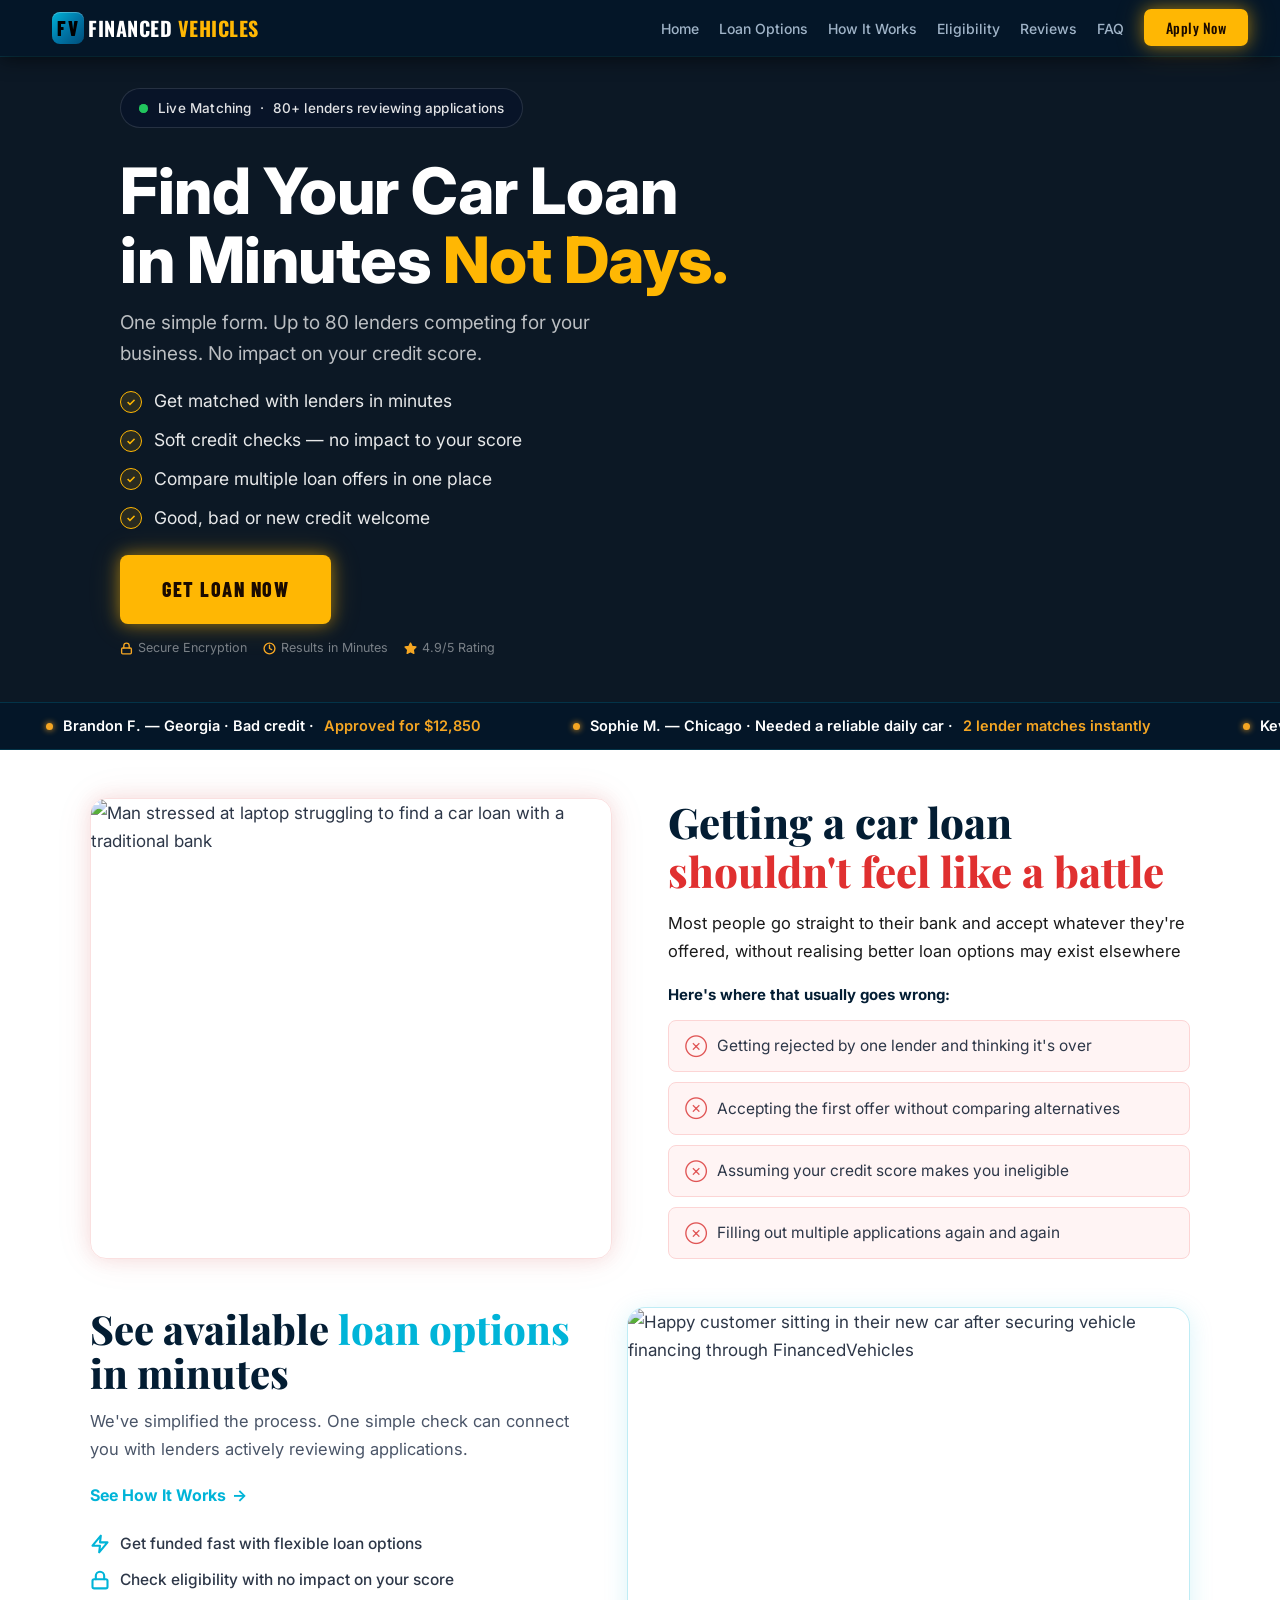
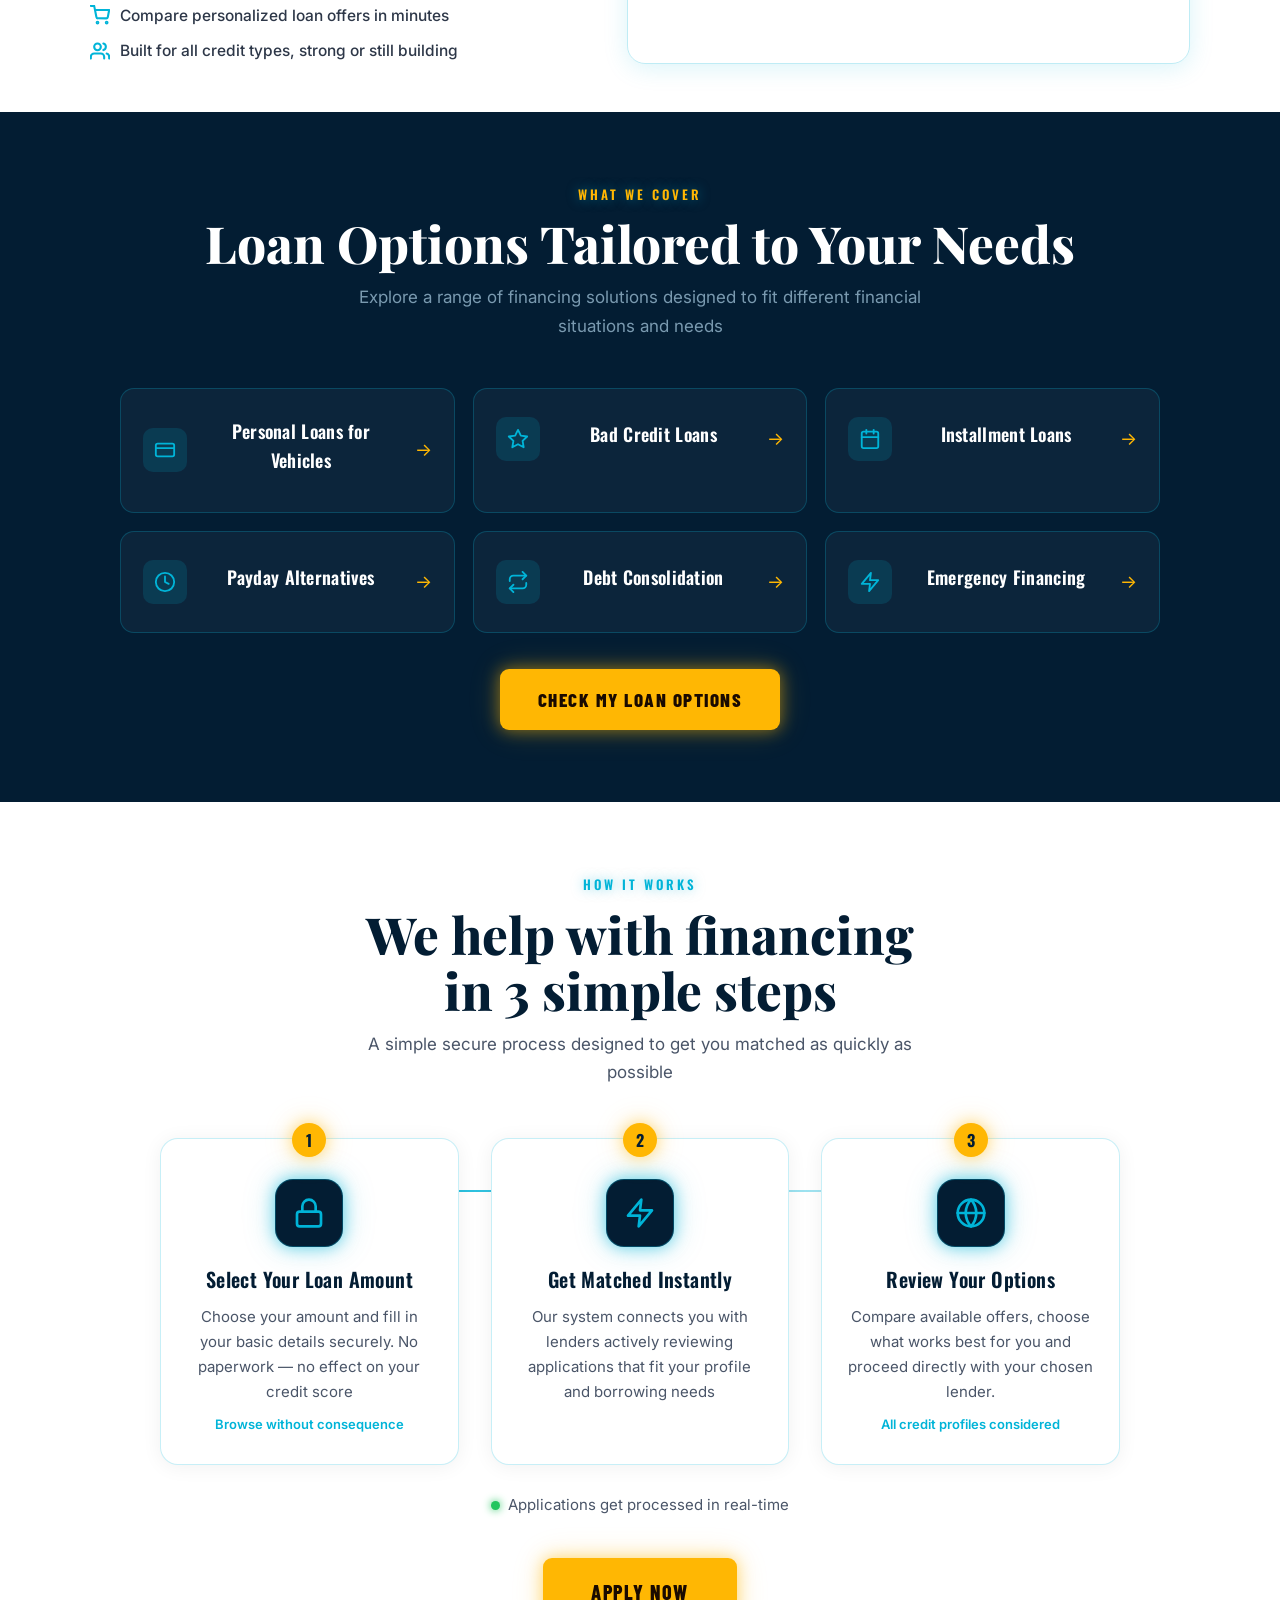
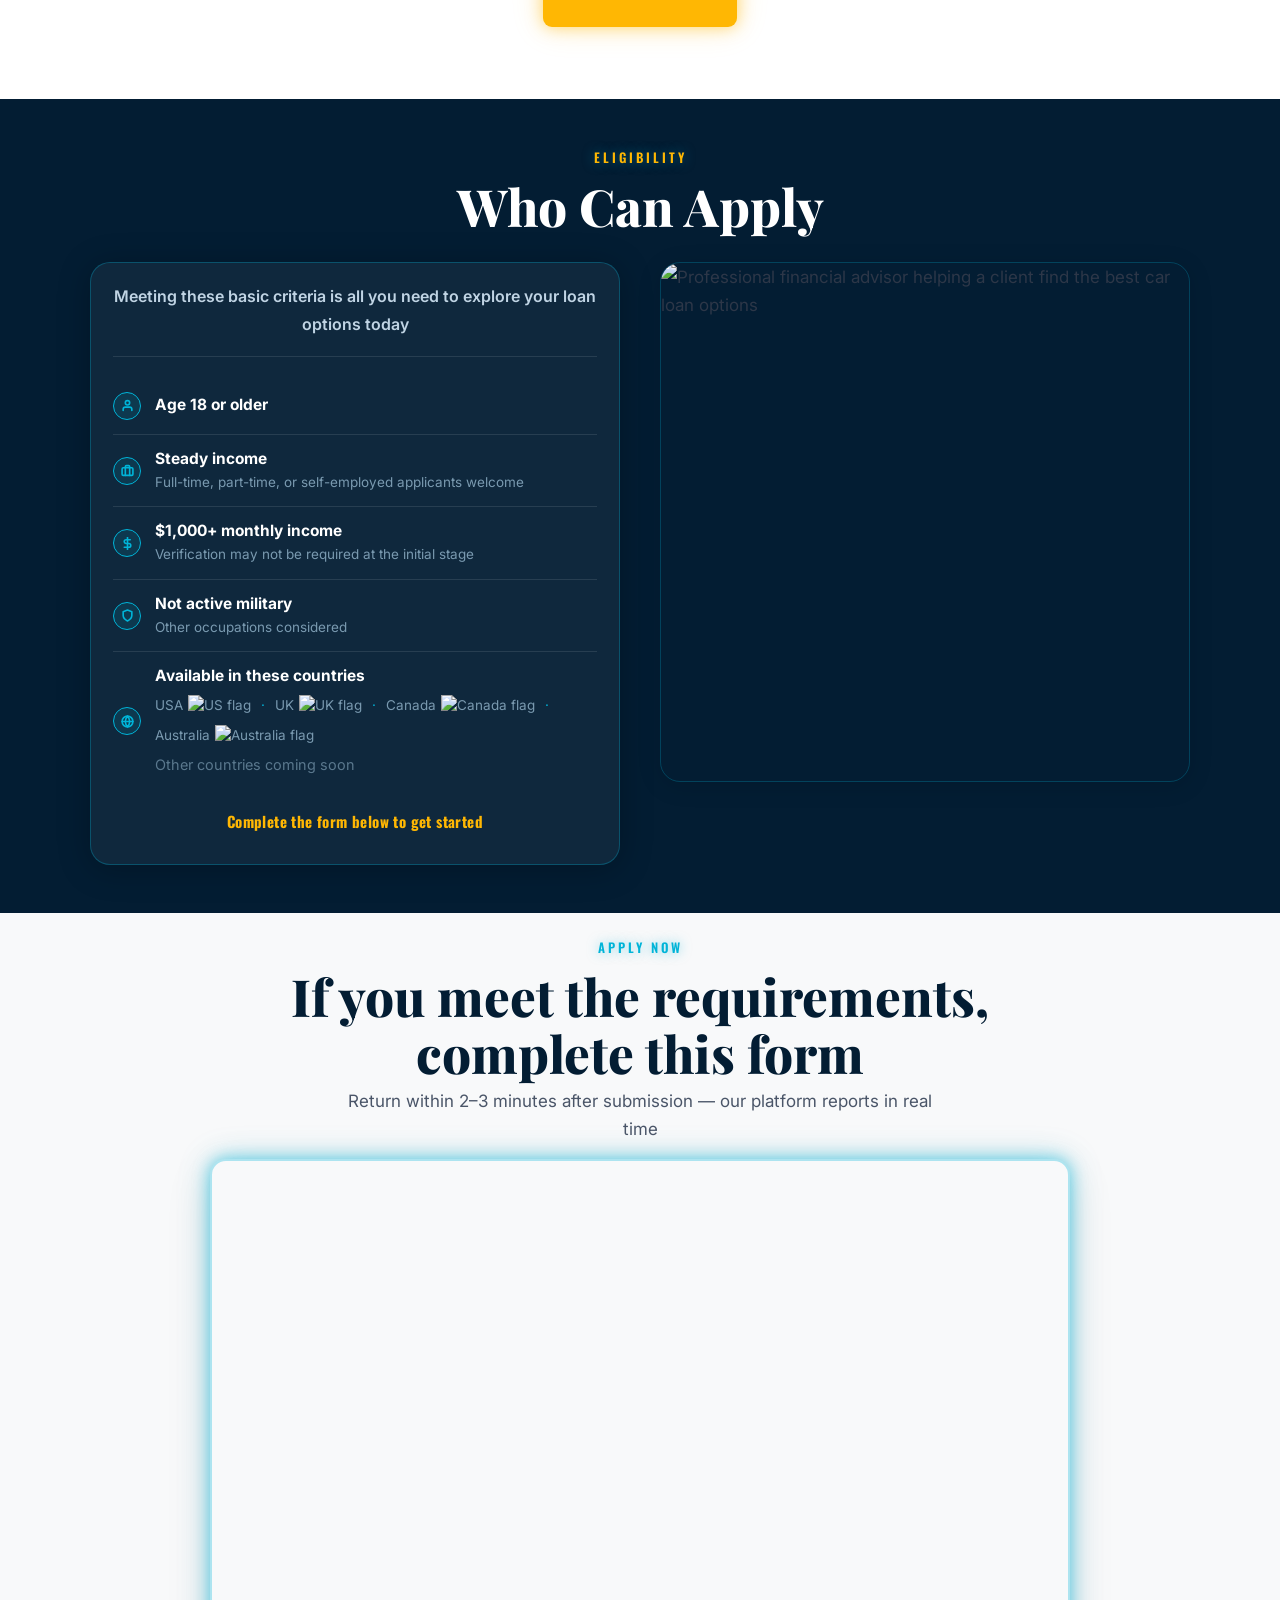
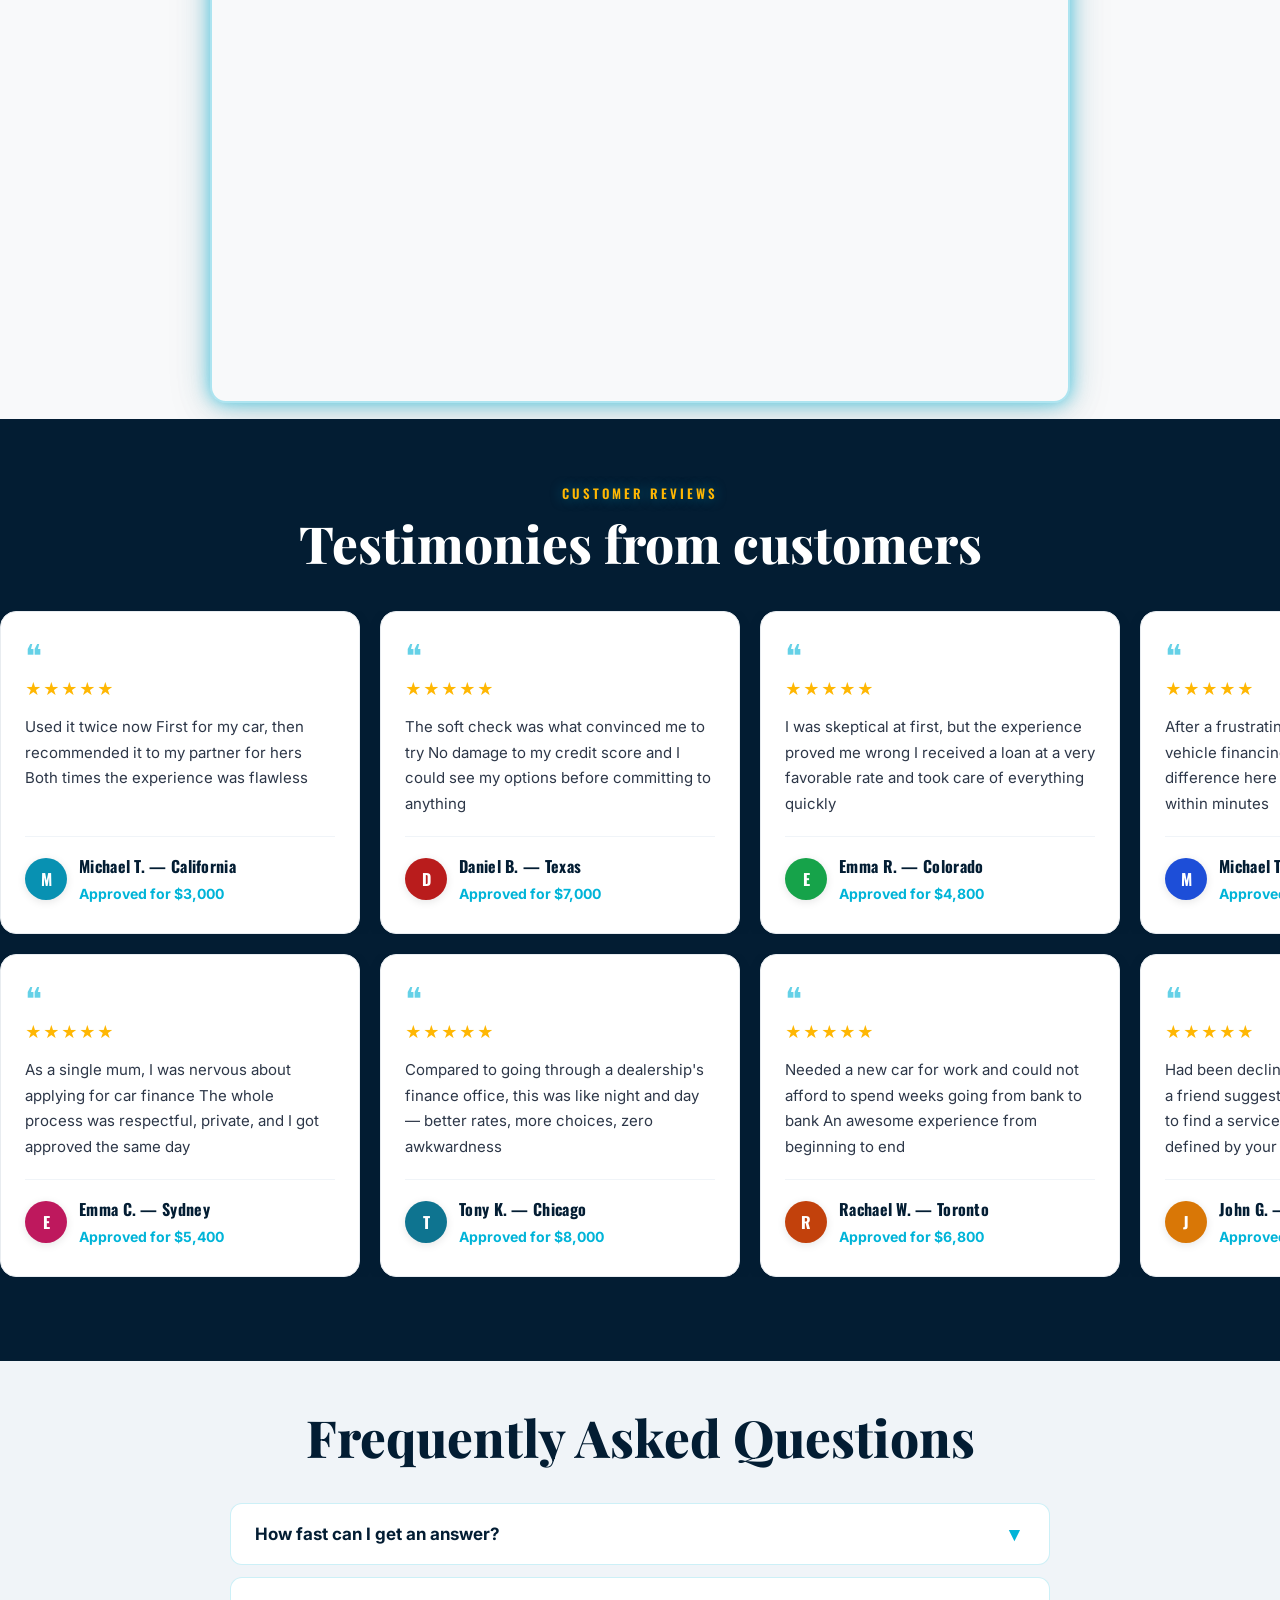
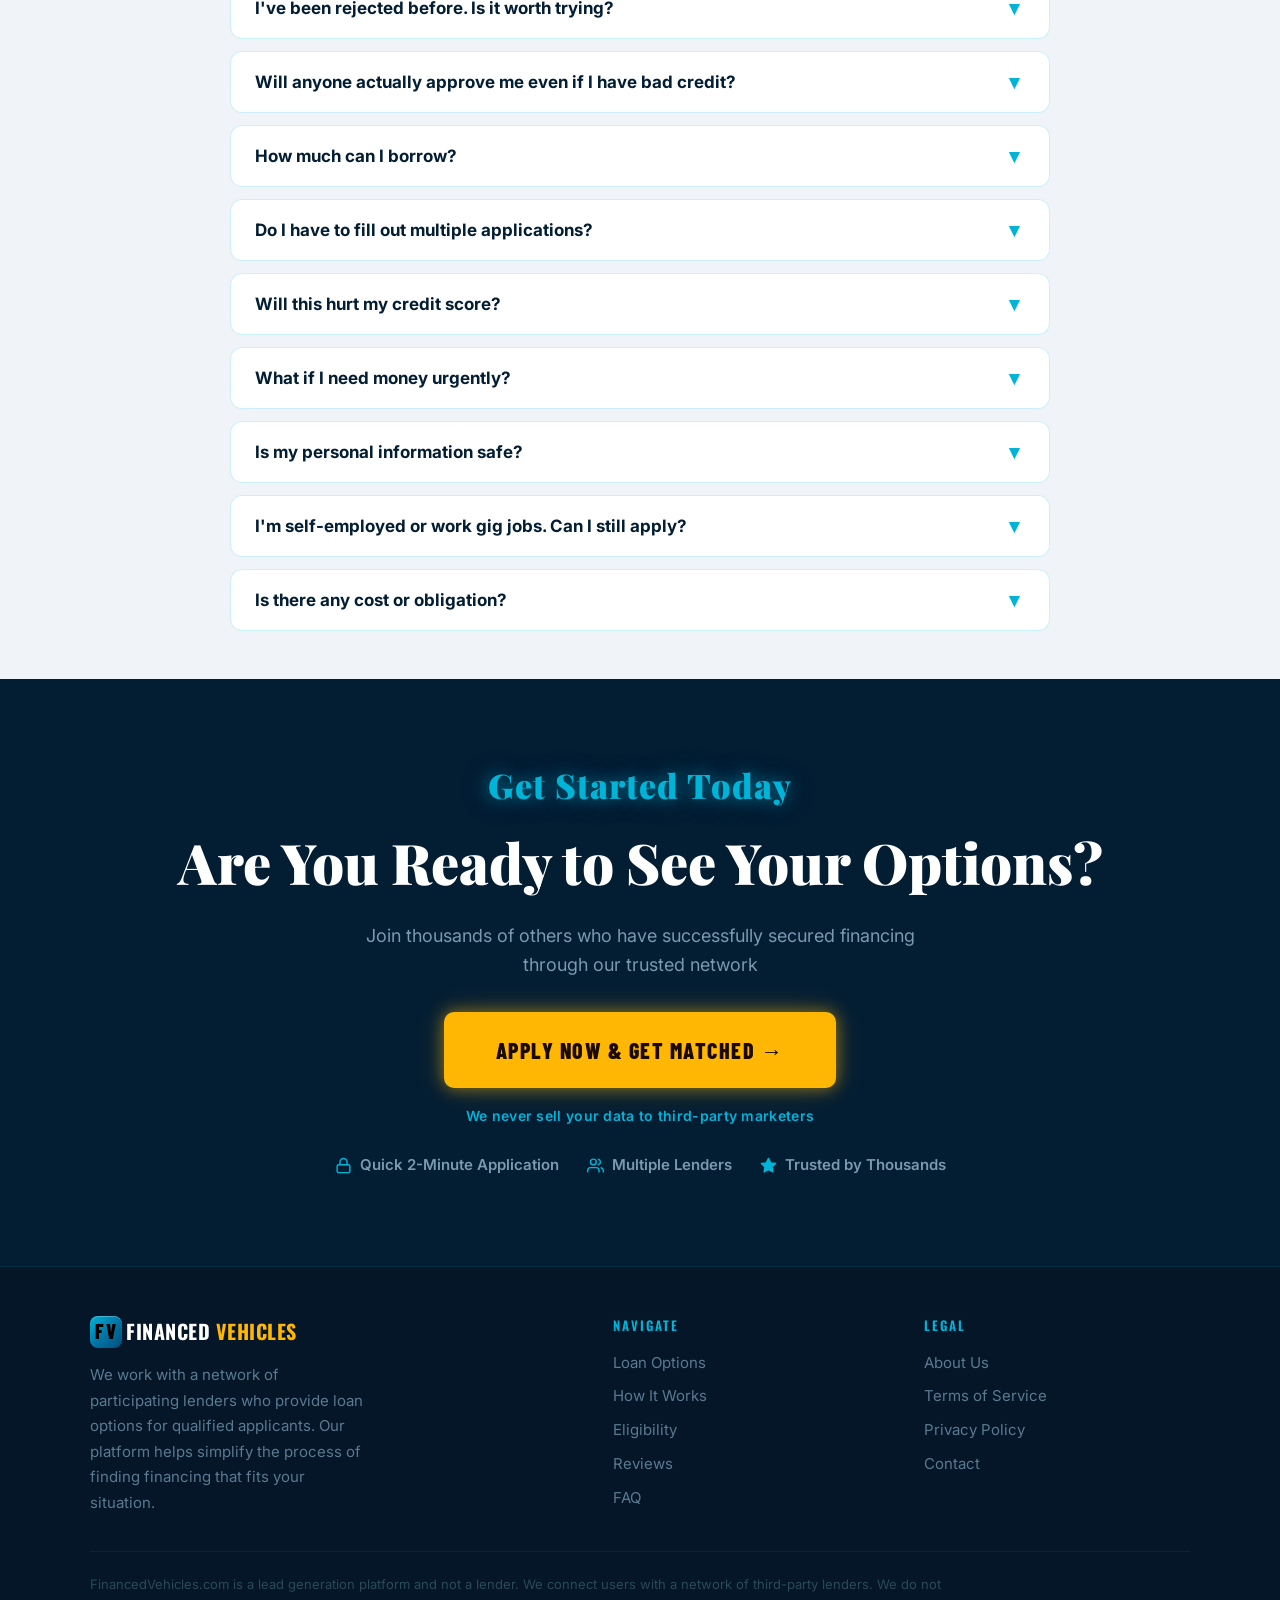
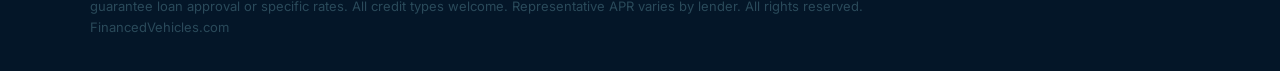
==== index.html @ b2b05222 "Add files via upload" ====
<!DOCTYPE html>
<html lang="en">
<head>
<meta charset="UTF-8"/>
<meta name="viewport" content="width=device-width, initial-scale=1.0"/>
<title>FinancedVehicles – Find Your Car Loan in Minutes</title>
<link rel="preconnect" href="https://fonts.googleapis.com"/>
<link rel="preconnect" href="https://fonts.gstatic.com" crossorigin/>
<link href="https://fonts.googleapis.com/css2?family=Playfair+Display:ital,wght@0,700;0,800;0,900;1,700;1,800&family=Inter:wght@400;500;600;700&family=Oswald:wght@500;600;700&family=Barlow+Condensed:wght@600;700;800&display=swap" rel="stylesheet"/>
<link rel="stylesheet" href="styles.css"/>
</head>
<body>

<nav id="mainNav">
  <a class="nav-logo" href="javascript:void(0)" onclick="showPage('home');return false;">
    <div class="nav-logo-box">FV</div>
    <span class="nav-logo-text">FINANCED <span class="logo-vehicles">VEHICLES</span></span>
  </a>
  <ul class="nav-links">
    <li><a href="javascript:void(0)" onclick="showPage('home');return false;">Home</a></li>
    <li><a href="javascript:void(0)" onclick="showPageAndScroll('home','loan-options');return false;">Loan Options</a></li>
    <li><a href="javascript:void(0)" onclick="showPageAndScroll('home','how-it-works');return false;">How It Works</a></li>
    <li><a href="javascript:void(0)" onclick="showPageAndScroll('home','eligibility');return false;">Eligibility</a></li>
    <li><a href="javascript:void(0)" onclick="showPageAndScroll('home','reviews');return false;">Reviews</a></li>
    <li><a href="javascript:void(0)" onclick="showPageAndScroll('home','faq');return false;">FAQ</a></li>
    <li><a class="nav-cta" href="javascript:void(0)" onclick="showPageAndScroll('home','apply-now');return false;">Apply Now</a></li>
  </ul>
  <button class="hamburger" onclick="toggleMenu()"><span></span><span></span><span></span></button>
</nav>
<div class="mobile-menu" id="mobileMenu">
  <a href="javascript:void(0)" onclick="showPage('home');closeMobile();return false;">Home</a>
  <a href="javascript:void(0)" onclick="showPageAndScroll('home','loan-options');closeMobile();return false;">Loan Options</a>
  <a href="javascript:void(0)" onclick="showPageAndScroll('home','how-it-works');closeMobile();return false;">How It Works</a>
  <a href="javascript:void(0)" onclick="showPageAndScroll('home','eligibility');closeMobile();return false;">Eligibility</a>
  <a href="javascript:void(0)" onclick="showPageAndScroll('home','reviews');closeMobile();return false;">Reviews</a>
  <a href="javascript:void(0)" onclick="showPageAndScroll('home','faq');closeMobile();return false;">FAQ</a>
  <a class="nav-cta" href="javascript:void(0)" onclick="scrollToId('apply-now');return false;">Apply Now</a>
</div>

<!-- ═══════════════════════════════════════
  NEW PDF-STYLE BANNER (NAV + HERO)
═══════════════════════════════════════ -->


<div class="fv-mob" id="fvMob">
  <a href="javascript:void(0)" onclick="showPageAndScroll('home','loan-options');document.getElementById('fvMob').style.display='none';return false;">Loan Options</a>
  <a href="javascript:void(0)" onclick="showPageAndScroll('home','how-it-works');document.getElementById('fvMob').style.display='none';return false;">How It Works</a>
  <a href="javascript:void(0)" onclick="showPageAndScroll('home','eligibility');document.getElementById('fvMob').style.display='none';return false;">Eligibility</a>
  <a href="javascript:void(0)" onclick="showPageAndScroll('home','reviews');document.getElementById('fvMob').style.display='none';return false;">Reviews</a>
  <a href="javascript:void(0)" onclick="showPageAndScroll('home','faq');document.getElementById('fvMob').style.display='none';return false;">FAQ</a>
  <a class="fv-nav-btn" href="javascript:void(0)" onclick="scrollToId('apply-now');return false;">Apply Now</a>
</div>

<!-- ─── SECTION 1: HERO BANNER ─── -->
<div class="page active" id="page-home">
<div class="fv-banner" id="hero-cta">
  <div class="fv-banner-bg">
    <img src="/assets/images/headers/luxury-car-loan-financing-sleek-vehicle.jpg" alt="Sleek luxury car against a deep blue background representing premium vehicle financing through FinancedVehicles"/>
  </div>
  <nav class="fv-nav">
    <a class="fv-logo" href="javascript:void(0)" onclick="showPage('home');return false;">
      <div class="fv-logo-box">FV</div>
      <span class="fv-logo-text">FINANCED <span class="logo-vehicles">VEHICLES</span></span>
    </a>
    <ul class="fv-nav-links">
      <li><a href="javascript:void(0)" onclick="showPageAndScroll('home','loan-options');return false;">Loan Options</a></li>
      <li><a href="javascript:void(0)" onclick="showPageAndScroll('home','how-it-works');return false;">How It Works</a></li>
      <li><a href="javascript:void(0)" onclick="showPageAndScroll('home','eligibility');return false;">Eligibility</a></li>
      <li><a href="javascript:void(0)" onclick="showPageAndScroll('home','reviews');return false;">Reviews</a></li>
      <li><a href="javascript:void(0)" onclick="showPageAndScroll('home','faq');return false;">FAQ</a></li>
      <li><a class="fv-nav-btn" href="javascript:void(0)" onclick="showPageAndScroll('home','apply-now');return false;">Apply Now</a></li>
    </ul>
    <button class="fv-hamburger" onclick="var m=document.getElementById('fvMob');m.style.display=m.style.display==='flex'?'none':'flex';" aria-label="Menu"><span></span><span></span><span></span></button>
  </nav>
  <div class="fv-hero">
    <div style="display:inline-flex;align-items:center;gap:10px;background:#081428;border:1px solid rgba(255,255,255,0.12);border-radius:50px;padding:8px 18px;margin-bottom:12px;">
      <span style="position:relative;width:9px;height:9px;flex-shrink:0;display:inline-flex;align-items:center;justify-content:center;">
        <span style="position:absolute;width:9px;height:9px;border-radius:50%;background:#22c55e;animation:liveDotPulse 1.8s ease-in-out infinite;"></span>
        <span style="position:absolute;width:9px;height:9px;border-radius:50%;background:#22c55e;animation:liveDotRipple 1.8s ease-out infinite;opacity:.6;"></span>
      </span>
      <span style="font-family:'Inter',sans-serif;font-size:13.5px;font-weight:500;color:rgba(255,255,255,0.88);letter-spacing:.2px;white-space:nowrap;font-size:clamp(9.5px,2.5vw,13.5px);">Live Matching &nbsp;·&nbsp; 80+ lenders reviewing applications</span>
    </div>
    <div style="height:16px"></div>
    <h1>Find Your Car Loan<br>in Minutes <span class="fv-accent">Not Days.</span></h1>
    <p class="fv-hero-sub">One simple form. Up to 80 lenders competing for your business. No impact on your credit score.</p>
    <ul class="fv-bullets">
      <li><span class="fv-bi" style="border-color:#ffb703;color:#ffb703;background:rgba(255,183,3,0.12)">✓</span> Get matched with lenders in minutes</li>
      <li><span class="fv-bi" style="border-color:#ffb703;color:#ffb703;background:rgba(255,183,3,0.12)">✓</span> Soft credit checks — no impact to your score</li>
      <li><span class="fv-bi" style="border-color:#ffb703;color:#ffb703;background:rgba(255,183,3,0.12)">✓</span> Compare multiple loan offers in one place</li>
      <li><span class="fv-bi" style="border-color:#ffb703;color:#ffb703;background:rgba(255,183,3,0.12)">✓</span> Good, bad or new credit welcome</li>
    </ul>
    <a href="javascript:void(0)" class="fv-cta-btn" onclick="scrollToSection('apply-now');return false;">Get Loan Now</a>
    <div class="fv-trust" style="margin-top:14px;display:flex;align-items:center;gap:16px;flex-wrap:nowrap;white-space:nowrap">
      <span class="fv-trust-item"><svg width="13" height="13" viewBox="0 0 24 24" fill="none" stroke="#f5a623" stroke-width="2.5" stroke-linecap="round" stroke-linejoin="round"><rect x="3" y="11" width="18" height="11" rx="2"/><path d="M7 11V7a5 5 0 0 1 10 0v4"/></svg> Secure Encryption</span>
      <span class="fv-trust-item"><svg width="13" height="13" viewBox="0 0 24 24" fill="none" stroke="#f5a623" stroke-width="2.5" stroke-linecap="round" stroke-linejoin="round"><circle cx="12" cy="12" r="10"/><polyline points="12 6 12 12 16 14"/></svg> Results in Minutes</span>
      <span class="fv-trust-item"><svg width="13" height="13" viewBox="0 0 24 24" fill="#f5a623" stroke="#f5a623" stroke-width="2.5" stroke-linecap="round" stroke-linejoin="round"><polygon points="12 2 15.09 8.26 22 9.27 17 14.14 18.18 21.02 12 17.77 5.82 21.02 7 14.14 2 9.27 8.91 8.26 12 2"/></svg> 4.9/5 Rating</span>
    </div>
  </div>
</div>

<!-- SCROLLING TICKER — immediately after hero, full width -->
<div class="ticker-wrap" style="border-top:1px solid rgba(0,180,216,.18);border-bottom:1px solid rgba(0,180,216,.18)">
  <div class="ticker">
    <div class="ticker-item"><span class="dot"></span> Brandon F. — Georgia · Bad credit · <span style="color:#f5a623">Approved for $12,850</span></div>
    <div class="ticker-item"><span class="dot"></span> Sophie M. — Chicago · Needed a reliable daily car · <span style="color:#f5a623">2 lender matches instantly</span></div>
    <div class="ticker-item"><span class="dot"></span> Kevin S. — Oregon · Negative equity · <span style="color:#f5a623">Matched for trade-in help</span></div>
    <div class="ticker-item"><span class="dot"></span> Chloe S. — Rhode Island · High-interest refinance · <span style="color:#f5a623">Approved for 4.2% lower rate</span></div>
    <div class="ticker-item"><span class="dot"></span> Andre P. — New Jersey · No credit history · <span style="color:#f5a623">Loan approved fast</span></div>
    <div class="ticker-item"><span class="dot"></span> Justin C. — Colorado · Lease buyout · <span style="color:#f5a623">Found an $11,000 offer</span></div>
    <div class="ticker-item"><span class="dot"></span> Megan A. — Arizona · Debt consolidation · <span style="color:#f5a623">Approved for $14,500</span></div>
    <div class="ticker-item"><span class="dot"></span> Leo N. — Massachusetts · Upgrading to a luxury SUV · <span style="color:#f5a623">Found a $48,000 offer</span></div>
    <div class="ticker-item"><span class="dot"></span> Elena G. — Michigan · Self-employed · <span style="color:#f5a623">Matched via bank statements</span></div>
    <div class="ticker-item"><span class="dot"></span> Tyson K. — Colorado · Gig worker · <span style="color:#f5a623">2 excellent lender offers</span></div>
    <div class="ticker-item"><span class="dot"></span> Rachel D. — North Carolina · Auto refinance · <span style="color:#f5a623">Saved $2,400 over loan term</span></div>
    <div class="ticker-item"><span class="dot"></span> Liam W. — Ohio · Credit rebuilding · <span style="color:#f5a623">Found a $7,200 offer</span></div>
    <div class="ticker-item"><span class="dot"></span> Maya J. — Pennsylvania · First-time student · <span style="color:#f5a623">Matched with no co-signer</span></div>
    <div class="ticker-item"><span class="dot"></span> Robert H. — Michigan · Bad credit · <span style="color:#f5a623">Approved for $9,500</span></div>
    <div class="ticker-item"><span class="dot"></span> Cassandra K. — Nevada · Replacing an old vehicle · <span style="color:#f5a623">Matched in 4 minutes</span></div>
    <div class="ticker-item"><span class="dot"></span> Daniel P. — Texas · Used car · <span style="color:#f5a623">Found a $8,500 offer</span></div>
    <!-- Duplicate for seamless loop -->
    <div class="ticker-item"><span class="dot"></span> Brandon F. — Georgia · Bad credit · <span style="color:#f5a623">Approved for $12,850</span></div>
    <div class="ticker-item"><span class="dot"></span> Sophie M. — Chicago · Needed a reliable daily car · <span style="color:#f5a623">2 lender matches instantly</span></div>
    <div class="ticker-item"><span class="dot"></span> Kevin S. — Oregon · Negative equity · <span style="color:#f5a623">Matched for trade-in help</span></div>
    <div class="ticker-item"><span class="dot"></span> Chloe S. — Rhode Island · High-interest refinance · <span style="color:#f5a623">Approved for 4.2% lower rate</span></div>
    <div class="ticker-item"><span class="dot"></span> Andre P. — New Jersey · No credit history · <span style="color:#f5a623">Loan approved fast</span></div>
    <div class="ticker-item"><span class="dot"></span> Justin C. — Colorado · Lease buyout · <span style="color:#f5a623">Found an $11,000 offer</span></div>
    <div class="ticker-item"><span class="dot"></span> Megan A. — Arizona · Debt consolidation · <span style="color:#f5a623">Approved for $14,500</span></div>
    <div class="ticker-item"><span class="dot"></span> Leo N. — Massachusetts · Upgrading to a luxury SUV · <span style="color:#f5a623">Found a $48,000 offer</span></div>
    <div class="ticker-item"><span class="dot"></span> Elena G. — Michigan · Self-employed · <span style="color:#f5a623">Matched via bank statements</span></div>
    <div class="ticker-item"><span class="dot"></span> Tyson K. — Colorado · Gig worker · <span style="color:#f5a623">2 excellent lender offers</span></div>
    <div class="ticker-item"><span class="dot"></span> Rachel D. — North Carolina · Auto refinance · <span style="color:#f5a623">Saved $2,400 over loan term</span></div>
    <div class="ticker-item"><span class="dot"></span> Liam W. — Ohio · Credit rebuilding · <span style="color:#f5a623">Found a $7,200 offer</span></div>
    <div class="ticker-item"><span class="dot"></span> Maya J. — Pennsylvania · First-time student · <span style="color:#f5a623">Matched with no co-signer</span></div>
    <div class="ticker-item"><span class="dot"></span> Robert H. — Michigan · Bad credit · <span style="color:#f5a623">Approved for $9,500</span></div>
    <div class="ticker-item"><span class="dot"></span> Cassandra K. — Nevada · Replacing an old vehicle · <span style="color:#f5a623">Matched in 4 minutes</span></div>
    <div class="ticker-item"><span class="dot"></span> Daniel P. — Texas · Used car · <span style="color:#f5a623">Found a $8,500 offer</span></div>
  </div>
</div>

<!-- ─── SECTION 1b: PROBLEM / SOLUTION ─── -->
<section class="problem-section">
  <div class="problem-grid">
    <div class="problem-img">
      <img src="assets/images/body/man-stressed-at-laptop-struggling-to-find-a-car-loan-with-a-traditional-bank.jpg" alt="Man stressed at laptop struggling to find a car loan with a traditional bank"/>
    </div>
    <div class="problem-content">
      <h2>Getting a car loan <span style="color:#e03030;text-shadow:none">shouldn't feel like a battle</span></h2>
      <p style="color:#1a1a1a">Most people go straight to their bank and accept whatever they're offered, without realising better loan options may exist elsewhere</p>
      <h4>Here's where that usually goes wrong:</h4>
      <ul class="problem-list">
        <li>Getting rejected by one lender and thinking it's over</li>
        <li>Accepting the first offer without comparing alternatives</li>
        <li>Assuming your credit score makes you ineligible</li>
        <li>Filling out multiple applications again and again</li>
      </ul>
    </div>
  </div>
  <!-- Solution blurb -->
  <div class="solution-blurb">
    <div class="solution-text-top">
      <h2 style="font-family:'Playfair Display',serif;font-size:clamp(26px,3.2vw,40px);font-weight:800;color:var(--navy);margin-bottom:12px;line-height:1.1">See available <span style="color:var(--cyan)">loan options</span> in minutes</h2>
      <p style="font-size:16.5px;color:var(--text-light);margin-bottom:18px;line-height:1.7">We've simplified the process. One simple check can connect you with lenders actively reviewing applications.</p>
    </div>
    <div class="solution-img-wrap"><img src="assets/images/body/woman-happy-car-loan-approved.jpg" alt="Happy customer sitting in their new car after securing vehicle financing through FinancedVehicles" style="width:100%;height:100%;object-fit:cover;display:block"/></div>
    <div class="solution-text-bottom">
      <a href="javascript:void(0)" onclick="scrollToSection('how-it-works');return false;" style="color:var(--cyan);font-weight:700;font-size:16px;text-decoration:none;display:inline-flex;align-items:center;gap:6px">See How It Works <span>→</span></a>
      <ul style="list-style:none;margin-top:22px;display:flex;flex-direction:column;gap:10px">
        <li style="display:flex;align-items:center;gap:10px;font-size:15.5px;color:var(--text);font-weight:500"><svg width="20" height="20" viewBox="0 0 24 24" fill="none" stroke="var(--cyan)" stroke-width="2.5" stroke-linecap="round" stroke-linejoin="round"><path d="M13 2L3 14h9l-1 8 10-12h-9l1-8z"/></svg> Get funded fast with flexible loan options</li>
        <li style="display:flex;align-items:center;gap:10px;font-size:15.5px;color:var(--text);font-weight:500"><svg width="20" height="20" viewBox="0 0 24 24" fill="none" stroke="var(--cyan)" stroke-width="2.5" stroke-linecap="round" stroke-linejoin="round"><rect x="3" y="11" width="18" height="11" rx="2"/><path d="M7 11V7a5 5 0 0 1 10 0v4"/></svg> Check eligibility with no impact on your score</li>
        <li style="display:flex;align-items:center;gap:10px;font-size:15.5px;color:var(--text);font-weight:500"><svg width="20" height="20" viewBox="0 0 24 24" fill="none" stroke="var(--cyan)" stroke-width="2.5" stroke-linecap="round" stroke-linejoin="round"><circle cx="9" cy="21" r="1"/><circle cx="20" cy="21" r="1"/><path d="M1 1h4l2.68 13.39a2 2 0 0 0 2 1.61h9.72a2 2 0 0 0 2-1.61L23 6H6"/></svg> Compare personalized loan offers in minutes</li>
        <li style="display:flex;align-items:center;gap:10px;font-size:15.5px;color:var(--text);font-weight:500"><svg width="20" height="20" viewBox="0 0 24 24" fill="none" stroke="var(--cyan)" stroke-width="2.5" stroke-linecap="round" stroke-linejoin="round"><path d="M17 21v-2a4 4 0 0 0-4-4H5a4 4 0 0 0-4 4v2"/><circle cx="9" cy="7" r="4"/><path d="M23 21v-2a4 4 0 0 0-3-3.87"/><path d="M16 3.13a4 4 0 0 1 0 7.75"/></svg> Built for all credit types, strong or still building</li>
      </ul>
    </div>
  </div>
</section>

<!-- ─── SECTION 2: LOAN OPTIONS ─── -->
<section class="loan-section" id="loan-options">
  <div class="section-label">What We Cover</div>
  <h2 class="section-title" style="text-align:center;color:#fff">Loan Options Tailored to Your Needs</h2>
  <p class="section-sub">Explore a range of financing solutions designed to fit different financial situations and needs</p>
  <div class="loan-grid">
    <div class="loan-card" onclick="toggleLoan(event, this)">
      <div class="loan-card-header">
        <div class="loan-icon-wrap"><svg viewBox="0 0 24 24"><rect x="2" y="5" width="20" height="14" rx="2"/><line x1="2" y1="10" x2="22" y2="10"/></svg></div>
        <h3>Personal Loans for Vehicles</h3><span class="loan-arrow">→</span>
      </div>
      <div class="loan-body">Use personal loans from multiple lenders to finance a vehicle purchase, whether it's new, used, or from a private seller, without dealership restrictions</div>
    </div>
    <div class="loan-card" onclick="toggleLoan(event, this)">
      <div class="loan-card-header">
        <div class="loan-icon-wrap"><svg viewBox="0 0 24 24"><polygon points="12 2 15.09 8.26 22 9.27 17 14.14 18.18 21.02 12 17.77 5.82 21.02 7 14.14 2 9.27 8.91 8.26 12 2"/></svg></div>
        <h3>Bad Credit Loans</h3><span class="loan-arrow">→</span>
      </div>
      <div class="loan-body">Explore loan options from lenders who look beyond your credit score and consider your overall financial situation, self-employed and gig workers welcome</div>
    </div>
    <div class="loan-card" onclick="toggleLoan(event, this)">
      <div class="loan-card-header">
        <div class="loan-icon-wrap"><svg viewBox="0 0 24 24"><rect x="3" y="4" width="18" height="18" rx="2"/><line x1="16" y1="2" x2="16" y2="6"/><line x1="8" y1="2" x2="8" y2="6"/><line x1="3" y1="10" x2="21" y2="10"/></svg></div>
        <h3>Installment Loans</h3><span class="loan-arrow">→</span>
      </div>
      <div class="loan-body">Spread the cost of larger vehicle expenses into manageable monthly payments instead of paying everything upfront, flexible terms available</div>
    </div>
    <div class="loan-card" onclick="toggleLoan(event, this)">
      <div class="loan-card-header">
        <div class="loan-icon-wrap"><svg viewBox="0 0 24 24"><circle cx="12" cy="12" r="10"/><polyline points="12 6 12 12 16 14"/></svg></div>
        <h3>Payday Alternatives</h3><span class="loan-arrow">→</span>
      </div>
      <div class="loan-body">Short-term funding options from lenders offering rapid approvals so you do not have to wait until your next payday, fast decisions, same-day options available</div>
    </div>
    <div class="loan-card" onclick="toggleLoan(event, this)">
      <div class="loan-card-header">
        <div class="loan-icon-wrap"><svg viewBox="0 0 24 24"><polyline points="17 1 21 5 17 9"/><path d="M3 11V9a4 4 0 0 1 4-4h14"/><polyline points="7 23 3 19 7 15"/><path d="M21 13v2a4 4 0 0 1-4 4H3"/></svg></div>
        <h3>Debt Consolidation</h3><span class="loan-arrow">→</span>
      </div>
      <div class="loan-body">Combine existing debts and cover vehicle expenses with one structured payment, helping simplify finances and free up cash flow</div>
    </div>
    <div class="loan-card" onclick="toggleLoan(event, this)">
      <div class="loan-card-header">
        <div class="loan-icon-wrap"><svg viewBox="0 0 24 24"><path d="M13 2L3 14h9l-1 8 10-12h-9l1-8z"/></svg></div>
        <h3>Emergency Financing</h3><span class="loan-arrow">→</span>
      </div>
      <div class="loan-body">Access lenders that can move quickly when you need your vehicle repaired or replaced, without waiting weeks for a bank decision</div>
    </div>
  </div>
  <div class="loan-center-btn">
    <a class="cta-btn" href="javascript:void(0)" onclick="scrollToSection('apply-now');return false;">Check My Loan Options</a>
  </div>
</section>

<!-- ─── SECTION 3: HOW IT WORKS ─── -->
<section class="steps-section" id="how-it-works">

  <!-- SCROLLING TICKER moved to after hero section -->

  <div class="section-label">How It Works</div>
  <h2 class="section-title">We help with financing<br>in 3 simple steps</h2>
  <p class="section-sub">A simple secure process designed to get you matched as quickly as possible</p>

  <!-- SCROLLING TICKER is above the section heading -->

  <div class="steps-grid">
    <div class="step-card">
      <div class="step-num-badge">1</div>
      <div class="step-icon"><svg viewBox="0 0 24 24"><rect x="3" y="11" width="18" height="11" rx="2"/><path d="M7 11V7a5 5 0 0 1 10 0v4"/></svg></div>
      <h3>Select Your Loan Amount</h3>
      <p>Choose your amount and fill in your basic details securely. No paperwork — no effect on your credit score</p>
      <div class="step-note">Browse without consequence</div>
    </div>
    <div class="step-card">
      <div class="step-num-badge">2</div>
      <div class="step-icon"><svg viewBox="0 0 24 24"><path d="M13 2L3 14h9l-1 8 10-12h-9l1-8z"/></svg></div>
      <h3>Get Matched Instantly</h3>
      <p>Our system connects you with lenders actively reviewing applications that fit your profile and borrowing needs</p>
    </div>
    <div class="step-card">
      <div class="step-num-badge">3</div>
      <div class="step-icon"><svg viewBox="0 0 24 24"><circle cx="12" cy="12" r="10"/><line x1="2" y1="12" x2="22" y2="12"/><path d="M12 2a15.3 15.3 0 0 1 4 10 15.3 15.3 0 0 1-4 10 15.3 15.3 0 0 1-4-10 15.3 15.3 0 0 1 4-10z"/></svg></div>
      <h3>Review Your Options</h3>
      <p>Compare available offers, choose what works best for you and proceed directly with your chosen lender.</p>
      <div class="step-note">All credit profiles considered</div>
    </div>
  </div>
  <div class="steps-realtime"><span class="dot"></span> Applications get processed in real-time</div>
  <div style="text-align:center;margin-top:40px">
    <a class="hero-btn" href="javascript:void(0)" onclick="scrollToSection('apply-now');return false;" style="background:var(--amber);padding:18px 48px;font-size:20px;color:#1a0a00">Apply Now</a>
  </div>
</section>

<!-- ─── SECTION 4: ELIGIBILITY ─── -->
<section class="eligibility-outer" id="eligibility">
  <div class="section-label" style="color:var(--amber);text-align:center">Eligibility</div>
  <h2 class="section-title" style="text-align:center;color:#fff;margin-bottom:28px">Who Can Apply</h2>
  <div class="eligibility-section">
    <div class="elig-panel">
      <p style="color:#c0d4e4;font-size:16px;font-weight:600;margin-bottom:20px;line-height:1.7;padding-bottom:18px;border-bottom:1px solid rgba(255,255,255,.1);text-align:center">Meeting these basic criteria is all you need to explore your loan options today</p>
      <ul class="elig-list">
        <li class="elig-item" style="padding:14px 0">
          <div class="elig-check" style="background:rgba(0,180,216,0.12);border:1.5px solid var(--cyan)"><svg viewBox="0 0 24 24" style="stroke:var(--cyan)"><path d="M20 21v-2a4 4 0 0 0-4-4H8a4 4 0 0 0-4 4v2"/><circle cx="12" cy="7" r="4"/></svg></div>
          <div class="elig-item-text">
            <strong>Age 18 or older</strong>
          </div>
        </li>
        <li class="elig-item" style="padding:14px 0">
          <div class="elig-check" style="background:rgba(0,180,216,0.12);border:1.5px solid var(--cyan)"><svg viewBox="0 0 24 24" style="stroke:var(--cyan)"><rect x="2" y="7" width="20" height="14" rx="2" ry="2"/><path d="M16 21V5a2 2 0 0 0-2-2h-4a2 2 0 0 0-2 2v16"/></svg></div>
          <div class="elig-item-text">
            <strong>Steady income</strong>
            <span>Full-time, part-time, or self-employed applicants welcome</span>
          </div>
        </li>
        <li class="elig-item" style="padding:14px 0">
          <div class="elig-check" style="background:rgba(0,180,216,0.12);border:1.5px solid var(--cyan)"><svg viewBox="0 0 24 24" style="stroke:var(--cyan)"><line x1="12" y1="1" x2="12" y2="23"/><path d="M17 5H9.5a3.5 3.5 0 0 0 0 7h5a3.5 3.5 0 0 1 0 7H6"/></svg></div>
          <div class="elig-item-text">
            <strong>$1,000+ monthly income</strong>
            <span>Verification may not be required at the initial stage</span>
          </div>
        </li>
        <li class="elig-item" style="padding:14px 0">
          <div class="elig-check" style="background:rgba(0,180,216,0.12);border:1.5px solid var(--cyan)"><svg viewBox="0 0 24 24" style="stroke:var(--cyan)"><path d="M12 22s8-4 8-10V5l-8-3-8 3v7c0 6 8 10 8 10z"/></svg></div>
          <div class="elig-item-text">
            <strong>Not active military</strong>
            <span>Other occupations considered</span>
          </div>
        </li>
        <li class="elig-item" style="padding:14px 0">
          <div class="elig-check" style="background:rgba(0,180,216,0.12);border:1.5px solid var(--cyan)"><svg viewBox="0 0 24 24" style="stroke:var(--cyan)"><circle cx="12" cy="12" r="10"/><line x1="2" y1="12" x2="22" y2="12"/><path d="M12 2a15.3 15.3 0 0 1 4 10 15.3 15.3 0 0 1-4 10 15.3 15.3 0 0 1-4-10 15.3 15.3 0 0 1 4-10z"/></svg></div>
          <div class="elig-item-text">
            <strong style="display:block;margin-bottom:6px">Available in these countries</strong>
            <span class="country-flags-row" style="display:flex;flex-wrap:wrap;align-items:center;gap:10px;font-size:0.95em">
              <span style="display:flex;align-items:center;gap:5px">USA <img src="https://flagcdn.com/20x15/us.png" alt="US flag" style="vertical-align:middle"></span>
              <span style="color:var(--cyan)">·</span>
              <span style="display:flex;align-items:center;gap:5px">UK <img src="https://flagcdn.com/20x15/gb.png" alt="UK flag" style="vertical-align:middle"></span>
              <span style="color:var(--cyan)">·</span>
              <span style="display:flex;align-items:center;gap:5px">Canada <img src="https://flagcdn.com/20x15/ca.png" alt="Canada flag" style="vertical-align:middle"></span>
              <span class="dot-before-aus" style="color:var(--cyan)">·</span>
              <span class="country-australia" style="display:flex;align-items:center;gap:5px"><span class="aus-dot" style="color:var(--cyan)">·</span> Australia <img src="https://flagcdn.com/20x15/au.png" alt="Australia flag" style="vertical-align:middle"></span>
            </span>
            <span style="display:block;margin-top:5px;font-size:0.85em;opacity:0.7">Other countries coming soon</span>
          </div>
        </li>
      </ul>
      <div class="elig-cta-note" style="margin-top:auto;padding-top:20px">Complete the form below to get started</div>
    </div>
    <div class="elig-image-panel">
      <img src="assets/images/body/car-loan-approval-key-handover.jpg" alt="Professional financial advisor helping a client find the best car loan options"/>
    </div>
  </div>
</section>

<!-- ─── SECTION 5: IFRAME (Lead Stack Media) ─── -->
<section class="iframe-section" id="apply-now">
  <div class="section-label">Apply Now</div>
  <h2 class="section-title">If you meet the requirements,<br>complete this form</h2>
  <p class="section-sub">Return within 2–3 minutes after submission — our platform reports in real time</p>
  <div class="iframe-wrap" id="iframe-wrap">

    <!-- Mobile fallback: direct affiliate link, no iframe needed -->
    <div id="mobile-apply-cta">
      <div class="mac-icon"><svg width="52" height="52" viewBox="0 0 24 24" fill="none" stroke="#22c55e" stroke-width="1.8" stroke-linecap="round" stroke-linejoin="round"><line x1="12" y1="1" x2="12" y2="23"/><path d="M17 5H9.5a3.5 3.5 0 0 0 0 7h5a3.5 3.5 0 0 1 0 7H6"/></svg></div>
      <h3>Ready to Get Your Loan Options?</h3>
      <p>Tap below to open our secure application.<br>Takes under 2 minutes — no impact on your credit score.</p>
      <a href="https://superpersonalfinder.com/?aff143428" target="_blank" rel="noopener noreferrer">Apply Now →</a>
      <div class="mac-trust">
        <span>🔒 Secure &amp; Encrypted</span>
        <span>⚡ Results in Minutes</span>
        <span>⭐ 4.9/5 Rating</span>
      </div>
    </div>

    <!-- Desktop: full iframe -->
    <iframe id="application-form"
      src="https://iframe.global/iframe?style=2&owner=USAIFRAME&tracking_code=aff143439"
      allowtransparency="true"
      title="Application Form"
      scrolling="no"></iframe>

  </div>
</section>
<script src="https://iframe.global/embed.js" async defer data-iframe-id="application-form" data-header-offset="64" data-scroll-duration="300"></script>

<!-- ─── SECTION 6: TESTIMONIALS (2 scrolling rows) ─── -->
<section class="testimonials-section" id="reviews">
  <div class="section-label">Customer Reviews</div>
  <h2 class="section-title">Testimonies from customers</h2>

  <!-- ROW 1 — scrolls right (left→right) -->
  <div class="testimonials-row">
    <div class="testimonials-track row1">
      <div class="t-card"><div class="t-quote">❝</div><div class="t-stars">★★★★★</div><p class="t-text">Used it twice now First for my car, then recommended it to my partner for hers Both times the experience was flawless</p><div class="t-author-row"><div class="t-avatar" style="background:#0891b2;color:#fff">M</div><div><div class="t-author-name">Michael T. — California</div><div class="t-approved">Approved for $3,000</div></div></div></div>
      <div class="t-card"><div class="t-quote">❝</div><div class="t-stars">★★★★★</div><p class="t-text">The soft check was what convinced me to try No damage to my credit score and I could see my options before committing to anything</p><div class="t-author-row"><div class="t-avatar" style="background:#b91c1c;color:#fff">D</div><div><div class="t-author-name">Daniel B. — Texas</div><div class="t-approved">Approved for $7,000</div></div></div></div>
      <div class="t-card"><div class="t-quote">❝</div><div class="t-stars">★★★★★</div><p class="t-text">I was skeptical at first, but the experience proved me wrong I received a loan at a very favorable rate and took care of everything quickly</p><div class="t-author-row"><div class="t-avatar" style="background:#16a34a;color:#fff">E</div><div><div class="t-author-name">Emma R. — Colorado</div><div class="t-approved">Approved for $4,800</div></div></div></div>
      <div class="t-card"><div class="t-quote">❝</div><div class="t-stars">★★★★★</div><p class="t-text">After a frustrating experience trying to get vehicle financing through a dealership, the difference here was incredible Had options within minutes</p><div class="t-author-row"><div class="t-avatar" style="background:#1d4ed8;color:#fff">M</div><div><div class="t-author-name">Michael T. — California</div><div class="t-approved">Approved for $3,000</div></div></div></div>
      <div class="t-card"><div class="t-quote">❝</div><div class="t-stars">★★★★★</div><p class="t-text">The soft check was what convinced me to try No damage to my credit score and I could see my options before committing to anything</p><div class="t-author-row"><div class="t-avatar" style="background:#ea580c;color:#fff">D</div><div><div class="t-author-name">Daniel B. — Texas</div><div class="t-approved">Approved for $7,000</div></div></div></div>
      <div class="t-card"><div class="t-quote">❝</div><div class="t-stars">★★★★★</div><p class="t-text">I was skeptical at first, but the experience proved me wrong I received a loan at a very favorable rate and took care of everything quickly</p><div class="t-author-row"><div class="t-avatar" style="background:#db2777;color:#fff">E</div><div><div class="t-author-name">Emma R. — Colorado</div><div class="t-approved">Approved for $4,800</div></div></div></div>
      <div class="t-card"><div class="t-quote">❝</div><div class="t-stars">★★★★★</div><p class="t-text">After a frustrating experience trying to get vehicle financing through a dealership, the difference here was incredible Had options within minutes</p><div class="t-author-row"><div class="t-avatar" style="background:#0f766e;color:#fff">C</div><div><div class="t-author-name">Christopher D. — Illinois</div><div class="t-approved">Approved for $15,000</div></div></div></div>
      <!-- Duplicate for seamless loop -->
      <div class="t-card"><div class="t-quote">❝</div><div class="t-stars">★★★★★</div><p class="t-text">Used it twice now First for my car, then recommended it to my partner for hers Both times the experience was flawless</p><div class="t-author-row"><div class="t-avatar" style="background:#0891b2;color:#fff">M</div><div><div class="t-author-name">Michael T. — California</div><div class="t-approved">Approved for $3,000</div></div></div></div>
      <div class="t-card"><div class="t-quote">❝</div><div class="t-stars">★★★★★</div><p class="t-text">The soft check was what convinced me to try No damage to my credit score and I could see my options before committing to anything</p><div class="t-author-row"><div class="t-avatar" style="background:#b91c1c;color:#fff">D</div><div><div class="t-author-name">Daniel B. — Texas</div><div class="t-approved">Approved for $7,000</div></div></div></div>
      <div class="t-card"><div class="t-quote">❝</div><div class="t-stars">★★★★★</div><p class="t-text">I was skeptical at first, but the experience proved me wrong I received a loan at a very favorable rate and took care of everything quickly</p><div class="t-author-row"><div class="t-avatar" style="background:#16a34a;color:#fff">E</div><div><div class="t-author-name">Emma R. — Colorado</div><div class="t-approved">Approved for $4,800</div></div></div></div>
      <div class="t-card"><div class="t-quote">❝</div><div class="t-stars">★★★★★</div><p class="t-text">After a frustrating experience trying to get vehicle financing through a dealership, the difference here was incredible Had options within minutes</p><div class="t-author-row"><div class="t-avatar" style="background:#1d4ed8;color:#fff">M</div><div><div class="t-author-name">Michael T. — California</div><div class="t-approved">Approved for $3,000</div></div></div></div>
      <div class="t-card"><div class="t-quote">❝</div><div class="t-stars">★★★★★</div><p class="t-text">The soft check was what convinced me to try No damage to my credit score and I could see my options before committing to anything</p><div class="t-author-row"><div class="t-avatar" style="background:#ea580c;color:#fff">D</div><div><div class="t-author-name">Daniel B. — Texas</div><div class="t-approved">Approved for $7,000</div></div></div></div>
      <div class="t-card"><div class="t-quote">❝</div><div class="t-stars">★★★★★</div><p class="t-text">I was skeptical at first, but the experience proved me wrong I received a loan at a very favorable rate and took care of everything quickly</p><div class="t-author-row"><div class="t-avatar" style="background:#db2777;color:#fff">E</div><div><div class="t-author-name">Emma R. — Colorado</div><div class="t-approved">Approved for $4,800</div></div></div></div>
      <div class="t-card"><div class="t-quote">❝</div><div class="t-stars">★★★★★</div><p class="t-text">After a frustrating experience trying to get vehicle financing through a dealership, the difference here was incredible Had options within minutes</p><div class="t-author-row"><div class="t-avatar" style="background:#0f766e;color:#fff">C</div><div><div class="t-author-name">Christopher D. — Illinois</div><div class="t-approved">Approved for $15,000</div></div></div></div>
    </div>
  </div>

  <!-- ROW 2 — scrolls left (right→left) -->
  <div class="testimonials-row">
    <div class="testimonials-track row2">
      <div class="t-card"><div class="t-quote">❝</div><div class="t-stars">★★★★★</div><p class="t-text">As a single mum, I was nervous about applying for car finance The whole process was respectful, private, and I got approved the same day</p><div class="t-author-row"><div class="t-avatar" style="background:#be185d;color:#fff">E</div><div><div class="t-author-name">Emma C. — Sydney</div><div class="t-approved">Approved for $5,400</div></div></div></div>
      <div class="t-card"><div class="t-quote">❝</div><div class="t-stars">★★★★★</div><p class="t-text">Compared to going through a dealership's finance office, this was like night and day — better rates, more choices, zero awkwardness</p><div class="t-author-row"><div class="t-avatar" style="background:#0e7490;color:#fff">T</div><div><div class="t-author-name">Tony K. — Chicago</div><div class="t-approved">Approved for $8,000</div></div></div></div>
      <div class="t-card"><div class="t-quote">❝</div><div class="t-stars">★★★★★</div><p class="t-text">Needed a new car for work and could not afford to spend weeks going from bank to bank An awesome experience from beginning to end</p><div class="t-author-row"><div class="t-avatar" style="background:#c2410c;color:#fff">R</div><div><div class="t-author-name">Rachael W. — Toronto</div><div class="t-approved">Approved for $6,800</div></div></div></div>
      <div class="t-card"><div class="t-quote">❝</div><div class="t-stars">★★★★★</div><p class="t-text">Had been declined twice elsewhere before a friend suggested trying this Such a relief to find a service that doesn't make you feel defined by your past</p><div class="t-author-row"><div class="t-avatar" style="background:#d97706;color:#fff">J</div><div><div class="t-author-name">John G. — Georgia</div><div class="t-approved">Approved for $5,500</div></div></div></div>
      <div class="t-card"><div class="t-quote">❝</div><div class="t-stars">★★★★★</div><p class="t-text">My credit history is far from perfect, but this platform still connected me with a lender who looked beyond just the score Approval came in less than an hour</p><div class="t-author-row"><div class="t-avatar" style="background:#0f9f6e;color:#fff">L</div><div><div class="t-author-name">Laura B. — Washington</div><div class="t-approved">Approved for $6,800</div></div></div></div>
      <div class="t-card"><div class="t-quote">❝</div><div class="t-stars">★★★★★</div><p class="t-text">As a first-time borrower, everything was easy to understand I received an offer that fit my budget the same day and purchased my first car without any stress</p><div class="t-author-row"><div class="t-avatar" style="background:#1d4ed8;color:#fff">J</div><div><div class="t-author-name">Jonathan H. — Michigan</div><div class="t-approved">Approved for $11,000</div></div></div></div>
      <!-- Duplicated for seamless loop -->
      <div class="t-card"><div class="t-quote">❝</div><div class="t-stars">★★★★★</div><p class="t-text">As a single mum, I was nervous about applying for car finance The whole process was respectful, private, and I got approved the same day</p><div class="t-author-row"><div class="t-avatar" style="background:#b45309;color:#fff">E</div><div><div class="t-author-name">Emma C. — Sydney</div><div class="t-approved">Approved for $5,400</div></div></div></div>
      <div class="t-card"><div class="t-quote">❝</div><div class="t-stars">★★★★★</div><p class="t-text">Compared to going through a dealership's finance office, this was like night and day — better rates, more choices, zero awkwardness</p><div class="t-author-row"><div class="t-avatar" style="background:#e11d48;color:#fff">T</div><div><div class="t-author-name">Tony K. — Chicago</div><div class="t-approved">Approved for $8,000</div></div></div></div>
      <div class="t-card"><div class="t-quote">❝</div><div class="t-stars">★★★★★</div><p class="t-text">Needed a new car for work and could not afford to spend weeks going from bank to bank An awesome experience from beginning to end</p><div class="t-author-row"><div class="t-avatar" style="background:#0284c7;color:#fff">R</div><div><div class="t-author-name">Rachael W. — Toronto</div><div class="t-approved">Approved for $6,800</div></div></div></div>
      <div class="t-card"><div class="t-quote">❝</div><div class="t-stars">★★★★★</div><p class="t-text">Had been declined twice elsewhere before a friend suggested trying this Such a relief to find a service that doesn't make you feel defined by your past</p><div class="t-author-row"><div class="t-avatar" style="background:#b91c1c;color:#fff">J</div><div><div class="t-author-name">John G. — Georgia</div><div class="t-approved">Approved for $5,500</div></div></div></div>
      <div class="t-card"><div class="t-quote">❝</div><div class="t-stars">★★★★★</div><p class="t-text">My credit history is far from perfect, but this platform still connected me with a lender who looked beyond just the score Approval came in less than an hour</p><div class="t-author-row"><div class="t-avatar" style="background:#0f766e;color:#fff">L</div><div><div class="t-author-name">Laura B. — Washington</div><div class="t-approved">Approved for $6,800</div></div></div></div>
      <div class="t-card"><div class="t-quote">❝</div><div class="t-stars">★★★★★</div><p class="t-text">As a first-time borrower, everything was easy to understand I received an offer that fit my budget the same day and purchased my first car without any stress</p><div class="t-author-row"><div class="t-avatar" style="background:#15803d;color:#fff">J</div><div><div class="t-author-name">Jonathan H. — Michigan</div><div class="t-approved">Approved for $11,000</div></div></div></div>
    </div>
  </div>
</section>

<!-- ─── SECTION 7: FAQ ─── -->
<section class="faq-section" id="faq">
  <h2 class="section-title">Frequently Asked Questions</h2>
  <div class="faq-list">
    <div class="faq-item"><button class="faq-q" onclick="toggleFaq(this)">How fast can I get an answer? <span class="arrow">▾</span></button><div class="faq-a">Most applicants see matched lender options within minutes of completing the form — no waiting days for a phone call or chasing a branch manager</div></div>
    <div class="faq-item"><button class="faq-q" onclick="toggleFaq(this)">I've been rejected before. Is it worth trying? <span class="arrow">▾</span></button><div class="faq-a">Yes. Traditional banks use rigid scoring models that unfairly reject people — our lender panel includes specialists who look at your full financial picture, not just a number — many approvals come from applicants who were previously turned down elsewhere</div></div>
    <div class="faq-item"><button class="faq-q" onclick="toggleFaq(this)">Will anyone actually approve me even if I have bad credit? <span class="arrow">▾</span></button><div class="faq-a">Our panel includes lenders who specifically work with poor, fair, and recovering credit profiles — self-employed applicants and gig workers are also welcome to apply</div></div>
    <div class="faq-item"><button class="faq-q" onclick="toggleFaq(this)">How much can I borrow? <span class="arrow">▾</span></button><div class="faq-a">Funding options range from $1,000 up to $50,000, and in a few cases above, depending on your circumstances — the form lets you specify your amount so you only see relevant offers</div></div>
    <div class="faq-item"><button class="faq-q" onclick="toggleFaq(this)">Do I have to fill out multiple applications? <span class="arrow">▾</span></button><div class="faq-a">No — one form reaches multiple lenders simultaneously and you compare offers at your own pace, with no pressure from anyone</div></div>
    <div class="faq-item"><button class="faq-q" onclick="toggleFaq(this)">Will this hurt my credit score? <span class="arrow">▾</span></button><div class="faq-a">Submitting your details through our form does not trigger a hard credit check. Any inquiry is only made by a lender directly, and many use soft checks initially to assess eligibility.</div></div>
    <div class="faq-item"><button class="faq-q" onclick="toggleFaq(this)">What if I need money urgently? <span class="arrow">▾</span></button><div class="faq-a">Some lenders offer same-day decisions and next-day funding for approved applicants — the form takes under two minutes and results are immediate</div></div>
    <div class="faq-item"><button class="faq-q" onclick="toggleFaq(this)">Is my personal information safe? <span class="arrow">▾</span></button><div class="faq-a">Your data is encrypted and only shared with lenders as part of the matching process — never sold to third parties</div></div>
    <div class="faq-item"><button class="faq-q" onclick="toggleFaq(this)">I'm self-employed or work gig jobs. Can I still apply? <span class="arrow">▾</span></button><div class="faq-a">Yes — some lenders in our network accept applications from individuals with non-traditional employment — bank statements or proof of regular income are accepted in place of payslips</div></div>
    <div class="faq-item"><button class="faq-q" onclick="toggleFaq(this)">Is there any cost or obligation? <span class="arrow">▾</span></button><div class="faq-a">No — you are under no obligation to accept any loan offer you may receive — the goal is simply to help you explore available options</div></div>
  </div>
</section>

<!-- ─── SECTION 8: SOFT CLOSE CTA ─── -->
<section class="softclose-section">
  <div class="softclose-bg"></div>
  <div class="softclose-overlay"></div>
  <div class="softclose-content">
    <div style="font-family:'Playfair Display',serif;font-size:clamp(20px,2.8vw,34px);font-weight:900;font-style:normal;color:var(--cyan);letter-spacing:1px;text-shadow:var(--glow-cyan);margin-bottom:12px;line-height:1.1;">Get Started Today</div>
    <h2>Are You Ready to See Your Options?</h2>
    <p>Join thousands of others who have successfully secured financing through our trusted network</p>
    <a class="softclose-btn" href="javascript:void(0)" onclick="scrollToSection('apply-now');return false;">Apply Now &amp; Get Matched →</a>
    <div class="no-sell">We never sell your data to third-party marketers</div>
    <div class="softclose-badges">
      <div class="softclose-badge"><svg viewBox="0 0 24 24"><rect x="3" y="11" width="18" height="11" rx="2"/><path d="M7 11V7a5 5 0 0 1 10 0v4"/></svg> Quick 2-Minute Application</div>
      <div class="softclose-badge"><svg viewBox="0 0 24 24"><path d="M17 21v-2a4 4 0 0 0-4-4H5a4 4 0 0 0-4 4v2"/><circle cx="9" cy="7" r="4"/><path d="M23 21v-2a4 4 0 0 0-3-3.87"/><path d="M16 3.13a4 4 0 0 1 0 7.75"/></svg> Multiple Lenders</div>
      <div class="softclose-badge"><svg viewBox="0 0 24 24" style="fill:var(--cyan)"><polygon points="12 2 15.09 8.26 22 9.27 17 14.14 18.18 21.02 12 17.77 5.82 21.02 7 14.14 2 9.27 8.91 8.26 12 2"/></svg> Trusted by Thousands</div>
    </div>
  </div>
</section>

</div><!-- end home page -->

<!-- ═══ ABOUT PAGE ═══ -->
<div class="page" id="page-about">
  <div class="page-banner"><h1>About Us</h1></div>
  <div class="page-content">
    <div class="info-card">
      <h2>Financed Vehicles</h2>
      <p>Our mission is simple — helping people access vehicle financing. Through our easy-to-use platform, you can explore different loan amounts and connect with lenders actively reviewing applications that may fit your situation. We work with lending partners who process requests quickly so you can move forward without unnecessary delays.</p>
    </div>
    <div class="content-section"><h3>What We Do</h3><p>FinancedVehicles.com is a free-to-use matching platform connecting borrowers with a network of 80+ vehicle finance lenders across the USA, UK, Canada, and Australia. We are not a lender. We never charge you a fee for using our service.</p></div>
    <div class="content-section"><h3>Our Values</h3><ul><li>Transparency — no hidden fees, no pressure</li><li>Accessibility — all credit backgrounds welcome</li><li>Speed — live matching in under 90 seconds</li><li>Privacy — your data is protected at every step</li></ul></div>
  </div>
</div>

<!-- ═══ TERMS PAGE ═══ -->
<div class="page" id="page-terms">
  <div class="page-banner"><h1>Terms of Service</h1></div>
  <div class="page-content">
    <div class="info-card" style="border-left-color:var(--cyan)"><p>These Terms of Service ("Terms") constitute a legally binding agreement between you ("User") and FinancedVehicles.com governing your access to and use of the website and related services. By accessing the Site or submitting information through our lead generation form, you agree to these Terms.</p></div>
    <div class="content-section"><h3>1. Description of Services</h3><p>FinancedVehicles.com operates as a lead generation platform connecting users seeking vehicle financing with a network of up to 80+ participating lenders. We do not provide loans directly, endorse specific lenders, or guarantee approvals.</p></div>
    <div class="content-section"><h3>2. Eligibility</h3><p>You must be at least 18 years of age and a resident of a supported country. By submitting a form you confirm that all information provided is accurate and truthful.</p></div>
    <div class="content-section"><h3>3. No Guarantee of Approval</h3><p>Submission of your details does not guarantee a loan offer or approval. Lender decisions are made independently by each lender based on their own criteria.</p></div>
    <div class="content-section"><h3>4. Data Use</h3><p>Your data will be shared with lenders in our network for the purpose of matching you with financing offers. Please review our Privacy Policy for full details.</p></div>
    <div class="content-section"><h3>5. Limitation of Liability</h3><p>FinancedVehicles.com is not responsible for any loan terms, interest rates, or decisions made by lenders in our network. We provide a matching service only.</p></div>
  </div>
</div>

<!-- ═══ PRIVACY PAGE ═══ -->
<div class="page" id="page-privacy">
  <div class="page-banner"><h1>Privacy Policy</h1></div>
  <div class="page-content">
    <div class="privacy-badges">
      <div class="privacy-badge"><svg viewBox="0 0 24 24"><rect x="3" y="11" width="18" height="11" rx="2"/><path d="M7 11V7a5 5 0 0 1 10 0v4"/></svg> 256-bit Encryption</div>
      <div class="privacy-badge"><svg viewBox="0 0 24 24"><path d="M18 6 6 18M6 6l12 12"/></svg> No Third-Party Marketing</div>
      <div class="privacy-badge"><svg viewBox="0 0 24 24"><circle cx="12" cy="12" r="10"/></svg> GDPR &amp; CCPA Aware</div>
    </div>
    <div class="info-card" style="border-left-color:var(--cyan)"><p>FinancedVehicles.com respects your privacy. This Policy explains data collection, use, and protection when you visit our Site or submit forms for lender matching.</p></div>
    <div class="content-section"><h3>1. Information We Collect</h3><ul><li><strong>Personal Data:</strong> Name, email, phone, address, income, loan amount, credit profile.</li><li><strong>Financial Details:</strong> Employment status, income level, loan amount requested.</li><li><strong>Usage Data:</strong> IP address, browser type, pages visited, timestamps.</li></ul></div>
    <div class="content-section"><h3>2. How We Use Your Data</h3><p>Your information is used solely to match you with relevant lenders in our network. We do not sell your data to third-party marketers.</p></div>
    <div class="content-section"><h3>3. Data Security</h3><p>We use industry-standard 256-bit SSL encryption to protect your data during transmission.</p></div>
    <div class="content-section"><h3>4. Your Rights</h3><p>You have the right to access, correct, or delete your personal data at any time. Contact us at <a href="/cdn-cgi/l/email-protection" class="__cf_email__" data-cfemail="e494968d9285879da4828d8a858a87818092818c8d87888197ca878b89">[email&#160;protected]</a> to exercise these rights.</p></div>
    <div class="content-section"><h3>5. Cookies</h3><p>We use cookies to improve site functionality and analyse traffic. You may disable cookies in your browser settings.</p></div>
  </div>
</div>

<!-- ═══════════════════════════════════════
  FOOTER (Section 9)
═══════════════════════════════════════ -->
<footer>
  <div class="footer-inner">
    <div class="footer-brand">
      <div class="footer-logo-wrap">
        <a href="javascript:void(0)" onclick="showPage('home');return false;" style="display:flex;align-items:center;gap:4px;text-decoration:none">
          <div class="nav-logo-box">FV</div>
          <span class="nav-logo-text">FINANCED <span class="logo-vehicles">VEHICLES</span></span>
        </a>
      </div>
      <p>We work with a network of participating lenders who provide loan options for qualified applicants. Our platform helps simplify the process of finding financing that fits your situation.</p>
    </div>
    <div class="footer-col">
      <h4>Navigate</h4>
      <a href="javascript:void(0)" onclick="showPageAndScroll('home','loan-options');return false;">Loan Options</a>
      <a href="javascript:void(0)" onclick="showPageAndScroll('home','how-it-works');return false;">How It Works</a>
      <a href="javascript:void(0)" onclick="showPageAndScroll('home','eligibility');return false;">Eligibility</a>
      <a href="javascript:void(0)" onclick="showPageAndScroll('home','reviews');return false;">Reviews</a>
      <a href="javascript:void(0)" onclick="showPageAndScroll('home','faq');return false;">FAQ</a>
    </div>
    <div class="footer-col">
      <h4>Legal</h4>
      <a href="./about/">About Us</a>
      <a href="./terms-of-service/">Terms of Service</a>
      <a href="./privacy-policy/">Privacy Policy</a>
      <a href="./contact/">Contact</a>
    </div>
  </div>
  <div class="footer-bottom">
    <p class="disc">FinancedVehicles.com is a lead generation platform and not a lender. We connect users with a network of third-party lenders. We do not guarantee loan approval or specific rates. All credit types welcome. Representative APR varies by lender. All rights reserved. FinancedVehicles.com</p>
  </div>
</footer>

<script data-cfasync="false" src="/cdn-cgi/scripts/5c5dd728/cloudflare-static/email-decode.min.js"></script>
<script src="main.js" defer></script>
</body>
</html>
---- styles.css ----
*,*::before,*::after{box-sizing:border-box;margin:0;padding:0}
:root{
  --navy:#031d33;
  --navy2:#041628;
  --navy3:#071f38;
  --cyan:#00b4d8;
  --cyan2:#0096b7;
  --cyan-glow:rgba(0,180,216,.45);
  --amber:#ffb703;
  --amber2:#e0a000;
  --white:#ffffff;
  --light:#f8f9fa;
  --text:#2d3748;
  --text-light:#4a5568;
  --text-muted:#7a9ab0;
  --text-dim:#4a6a80;
  --text-pale:#90a8be;
  --dark-bg:#1a0a00;
  --border:#dee2e6;
  --glow-cyan:0 0 16px rgba(0,180,216,.55),0 0 32px rgba(0,180,216,.25);
  --glow-amber:0 0 16px rgba(255,183,3,.5),0 0 32px rgba(255,183,3,.2);
}
html,body{scroll-behavior:smooth;margin:0;padding:0;width:100%;min-height:100%}
body{font-family:'Inter',sans-serif;background:#fff;color:var(--text);line-height:1.65;overflow-x:hidden;font-size:17px}

/* ─── NAV ─── */
#mainNav{position:sticky;top:0;z-index:999;background:var(--navy2);display:flex;align-items:center;justify-content:space-between;padding:0 24px 0 52px;height:56px;box-shadow:0 2px 20px rgba(0,0,0,.6),0 1px 0 rgba(0,180,216,.2)}
.nav-logo{display:flex;align-items:center;gap:4px;text-decoration:none}
.nav-logo-box{width:32px;height:32px;background:linear-gradient(135deg,#00b4d8 0%,#0077a8 50%,#004d7a 100%);border:none;border-radius:8px;display:flex;align-items:center;justify-content:center;font-family:'Barlow Condensed',sans-serif;font-weight:800;font-size:20px;color:#000;flex-shrink:0;letter-spacing:2px;text-transform:uppercase;box-shadow:inset 0 1px 0 rgba(255,255,255,.25)}
.nav-logo-text{font-family:'Oswald',sans-serif;font-weight:700;font-size:20px;letter-spacing:.5px;color:#fff}
.nav-links{display:flex;align-items:center;gap:20px;list-style:none;margin-left:auto;padding-right:8px}
.nav-links a{color:#a0b4c8;font-size:14px;font-weight:500;text-decoration:none;transition:color .2s}
.nav-links a:hover{color:var(--amber)}
.nav-cta{background:var(--amber);color:var(--dark-bg);font-family:'Oswald',sans-serif;font-weight:700;font-size:14px;padding:8px 22px;border-radius:7px;text-decoration:none;letter-spacing:.5px;transition:all .2s;box-shadow:var(--glow-amber)}
.nav-cta:hover{background:var(--amber2);transform:translateY(-1px)}
a.nav-cta,a.nav-cta:hover{color:var(--dark-bg)}
.hamburger{display:none;flex-direction:column;gap:5px;cursor:pointer;background:none;border:none;padding:4px}
.hamburger span{display:block;width:24px;height:2px;background:#fff;border-radius:2px}
.mobile-menu{display:none;position:fixed;top:68px;left:0;right:0;background:var(--navy2);z-index:998;padding:20px 28px 28px;flex-direction:column;gap:12px;border-top:1px solid rgba(0,180,216,.2)}
.mobile-menu a{color:#a0b4c8;font-size:16px;font-weight:600;text-decoration:none;padding:10px 0;border-bottom:1px solid rgba(255,255,255,.07);transition:color .2s}
.mobile-menu a:hover{color:var(--amber)}
.mobile-menu .nav-cta{text-align:center;margin-top:8px;padding:13px;display:block;color:#000 !important}

/* ─── HERO (Section 1) ─── */
.hero{position:relative;background:var(--navy);min-height:600px;display:flex;align-items:flex-start;overflow:hidden}
.hero-bg{position:absolute;inset:0;background:linear-gradient(108deg,var(--navy) 42%,rgba(3,29,51,.82) 65%,rgba(3,29,51,.2) 82%);z-index:1}
.hero-img{position:absolute;right:0;top:0;height:100%;width:62%;object-fit:cover;object-position:center center;opacity:.88}
.hero-content{position:relative;z-index:2;padding:24px 56px 24px 96px;max-width:620px}
.hero-badge{display:inline-flex;align-items:center;gap:7px;background:rgba(0,180,216,.13);border:1px solid rgba(0,180,216,.4);color:#fff;font-size:13px;font-family:'Oswald',sans-serif;font-weight:500;letter-spacing:1px;padding:6px 14px;border-radius:22px;margin-bottom:12px;box-shadow:var(--glow-cyan)}
.hero-badge .pulse{width:8px;height:8px;border-radius:50%;background:#22c55e;animation:pulse 1.8s ease-in-out infinite;box-shadow:0 0 8px #22c55e}
.hero h1{font-family:'Playfair Display',serif;font-size:clamp(44px,5.5vw,70px);font-weight:900;line-height:1.05;color:#fff;margin-bottom:10px;letter-spacing:-.5px}
.hero h1 .accent{color:var(--amber);font-style:italic;text-shadow:var(--glow-amber)}
.hero-sub-teal{font-family:'Oswald',sans-serif;font-size:20px;font-weight:600;color:var(--cyan);letter-spacing:.4px;margin-bottom:8px;text-shadow:var(--glow-cyan)}
.hero-sub{font-size:16px;color:var(--text-pale);margin-bottom:12px;max-width:400px;line-height:1.6}
.hero-bullets{list-style:none;margin-bottom:16px;display:flex;flex-direction:column;gap:6px}
.hero-bullets li{display:flex;align-items:center;gap:10px;font-size:21px;color:#c0d4e4;font-weight:500}
.hero-bullets li .cb{width:20px;height:20px;min-width:20px;border-radius:50%;background:var(--cyan);display:flex;align-items:center;justify-content:center}
.hero-bullets li .cb svg{width:11px;height:11px;stroke:#031d33;fill:none;stroke-width:3.5;stroke-linecap:round;stroke-linejoin:round}
.hero-btn{display:inline-block;background:var(--amber);color:var(--dark-bg);font-family:'Barlow Condensed',sans-serif;font-weight:800;font-size:20px;letter-spacing:1.5px;text-transform:uppercase;padding:16px 38px;border-radius:9px;text-decoration:none;transition:all .22s;box-shadow:var(--glow-amber)}
.hero-btn:hover{background:var(--amber2);transform:translateY(-2px)}
.hero-secure-row{display:flex;align-items:center;gap:18px;margin-top:14px;flex-wrap:wrap}
.hero-secure{display:flex;align-items:center;gap:6px;color:var(--text-dim);font-size:13px}
.hero-secure svg{width:13px;height:13px;stroke:currentColor;fill:none;stroke-width:2.5;stroke-linecap:round;stroke-linejoin:round}
.hero-social-proof{margin-top:20px;display:flex;align-items:center;gap:18px;flex-wrap:wrap}
.hero-stars{color:var(--amber);font-size:18px;letter-spacing:1px}
.hero-social-proof .proof-text{font-size:14px;font-weight:600;color:#ffffff}
.hero-social-proof .proof-text b{color:var(--amber)}
.live-badge{display:inline-flex;align-items:center;gap:6px;background:rgba(0,180,216,.12);border:1px solid rgba(0,180,216,.3);color:var(--cyan);font-size:13px;font-family:'Oswald',sans-serif;font-weight:500;letter-spacing:.5px;padding:5px 12px;border-radius:22px}

/* ─── PROBLEM / SOLUTION ─── */
.problem-section{background:#fff;padding:48px 64px}
.problem-grid{display:grid;grid-template-columns:1fr 1fr;gap:56px;max-width:1100px;margin:0 auto;align-items:stretch}
.problem-img{border-radius:16px;overflow:hidden;border:1px solid rgba(220,50,50,.15);box-shadow:0 0 18px rgba(200,40,40,.12),0 0 40px rgba(180,30,30,.07);height:100%}
.problem-img img{width:100%;height:100%;object-fit:cover;display:block}
.solution-blurb{max-width:1100px;margin:48px auto 0;display:grid;grid-template-columns:1fr 1.15fr;grid-template-rows:auto auto;column-gap:48px;row-gap:0;align-items:start}
.solution-text-top{grid-column:1;grid-row:1}
.solution-text-bottom{grid-column:1;grid-row:2;align-self:start}
.solution-img-wrap{grid-column:2;grid-row:1/span 2;align-self:stretch;border-radius:18px;overflow:hidden;border:1.5px solid rgba(0,180,216,.25);box-shadow:0 4px 24px rgba(0,180,216,.15)}
.problem-content h2{font-family:'Playfair Display',serif;font-size:clamp(28px,3.5vw,42px);font-weight:800;line-height:1.15;color:var(--navy);margin-bottom:14px}
.problem-content h2 span{color:var(--cyan);text-shadow:0 0 20px rgba(0,180,216,.4)}
.problem-content p{font-size:16.5px;color:var(--text-light);margin-bottom:18px;line-height:1.7}
.problem-content h4{font-size:15px;font-weight:700;color:var(--navy);margin-bottom:12px}
.problem-list{list-style:none;display:flex;flex-direction:column;gap:10px}
.problem-list li{display:flex;align-items:center;gap:10px;font-size:15.5px;color:var(--text);padding:12px 16px;background:#fff4f4;border-radius:8px;border:1px solid #fcd5d5}
.problem-list li::before{content:'⊗';color:#e05555;font-size:16px;flex-shrink:0}

/* ─── TICKER ─── */
.ticker-wrap{background:var(--navy2);overflow:hidden;width:100%}
.ticker{display:flex;width:max-content;animation:ticker-scroll 90s linear infinite}
.ticker-wrap:hover .ticker{animation-play-state:paused}
.ticker-item{white-space:nowrap;padding:11px 46px;font-size:14.5px;font-weight:600;color:#ffffff;display:flex;align-items:center;gap:10px}
.ticker-item .dot{width:7px;height:7px;border-radius:50%;background:#f5a623;display:inline-block;flex-shrink:0;box-shadow:0 0 6px #f5a623}

/* ─── SHARED SECTION STYLES ─── */
.section-label{text-align:center;font-family:'Oswald',sans-serif;font-size:14px;font-weight:600;color:var(--cyan);letter-spacing:3px;text-transform:uppercase;margin-bottom:10px;text-shadow:0 0 12px rgba(0,180,216,.5)}
h2.section-title{font-family:'Playfair Display',serif;font-size:clamp(32px,4vw,52px);font-weight:800;color:var(--navy);margin-bottom:12px;line-height:1.1}
.section-sub{font-size:17px;color:var(--text-light);margin-bottom:40px;line-height:1.65}

/* ─── SECTION 2 — LOAN OPTIONS ─── */
.loan-section{background:var(--navy);padding:64px 64px}
.loan-section .section-label{color:var(--amber)}
.loan-section .section-title{color:#fff;text-align:center}
.loan-section .section-sub{color:var(--text-muted);text-align:center;max-width:640px;margin-left:auto;margin-right:auto}
.loan-grid{display:grid;grid-template-columns:repeat(3,1fr);gap:20px;max-width:1040px;margin:0 auto 28px}
.loan-card{background:rgba(255,255,255,.04);border:1px solid rgba(0,180,216,.25);border-radius:14px;padding:24px 22px;cursor:pointer;transition:all .25s;position:relative;overflow:hidden;box-shadow:0 0 0 0 var(--cyan-glow)}
.loan-card:hover,.loan-card.open{border-color:var(--cyan);box-shadow:var(--glow-cyan);background:rgba(0,180,216,.06)}
.loan-card-header{display:flex;align-items:center;justify-content:center;gap:12px}
.loan-icon-wrap{width:44px;height:44px;border-radius:10px;background:rgba(0,180,216,.15);display:flex;align-items:center;justify-content:center;flex-shrink:0}
.loan-icon-wrap svg{width:22px;height:22px;stroke:var(--cyan);fill:none;stroke-width:2;stroke-linecap:round;stroke-linejoin:round}
.loan-card h3{font-family:'Oswald',sans-serif;font-weight:600;font-size:18px;color:#fff;letter-spacing:.3px;flex:1;text-align:center}
.loan-arrow{font-size:18px;color:var(--amber);transition:transform .3s;flex-shrink:0}
.loan-card.open .loan-arrow{transform:rotate(90deg)}
.loan-body{max-height:0;overflow:hidden;transition:max-height .35s ease,padding .35s ease;font-size:15px;color:#fff;line-height:1.65;padding:0;text-align:center}
.loan-card.open .loan-body{max-height:160px;padding-top:14px}
.loan-center-btn{text-align:center;margin-top:8px}

/* ─── SECTION 3 — HOW IT WORKS ─── */
.steps-section{padding:48px 64px;background:#fff}
.steps-section .section-title,.steps-section .section-sub{text-align:center}
.steps-section .section-sub{max-width:640px;margin-left:auto;margin-right:auto}
.ticker-inset{display:none}
.steps-grid{display:grid;grid-template-columns:repeat(3,1fr);gap:32px;max-width:960px;margin:0 auto;position:relative;align-items:stretch}
.step-card{background:#fff;border:1.5px solid rgba(0,180,216,.25);border-radius:18px;padding:40px 24px 24px;text-align:center;position:relative;transition:all .25s;box-shadow:0 2px 20px rgba(0,0,0,.06);display:flex;flex-direction:column;align-items:center}
.step-card:hover{border-color:var(--cyan);box-shadow:var(--glow-cyan)}
.step-num-badge{position:absolute;top:-16px;left:50%;transform:translateX(-50%);width:34px;height:34px;border-radius:50%;background:var(--amber);color:var(--navy);font-family:'Oswald',sans-serif;font-weight:700;font-size:16px;display:flex;align-items:center;justify-content:center;box-shadow:var(--glow-amber)}
.step-icon{width:72px;height:72px;border-radius:18px;background:var(--navy);display:flex;align-items:center;justify-content:center;margin:0 auto 16px;box-shadow:var(--glow-cyan);border:1px solid rgba(0,180,216,.3)}
.step-icon svg{width:34px;height:34px;stroke:var(--cyan);fill:none;stroke-width:2;stroke-linecap:round;stroke-linejoin:round}
.step-card h3{font-family:'Oswald',sans-serif;font-weight:600;font-size:20px;color:var(--navy);margin-bottom:9px;letter-spacing:.4px}
.step-card p{font-size:15.5px;color:var(--text-light);line-height:1.65}
.step-card .step-note{font-size:13px;color:var(--cyan);font-weight:600;margin-top:10px}
.steps-realtime{text-align:center;margin-top:28px;display:flex;align-items:center;justify-content:center;gap:8px;color:var(--text-light);font-size:15px}
.steps-realtime .dot{width:9px;height:9px;border-radius:50%;background:#22c55e;display:inline-block;box-shadow:0 0 8px #22c55e}

/* ─── SECTION 4 — ELIGIBILITY ─── */
.eligibility-outer{background:var(--navy);padding:48px 64px}
.eligibility-section{display:grid;grid-template-columns:1fr 1fr;gap:40px;align-items:stretch;max-width:1100px;margin:0 auto}
.elig-panel{background:rgba(255,255,255,.05);border:1.5px solid rgba(0,180,216,.3);border-radius:20px;padding:20px 22px;box-shadow:0 4px 32px rgba(0,0,0,.25);display:flex;flex-direction:column}
.elig-panel .section-label{text-align:left}
.elig-panel h2{font-family:'Playfair Display',serif;font-size:clamp(28px,3.5vw,44px);font-weight:800;color:#fff;margin-bottom:8px}
.elig-panel>p{color:var(--text-pale);font-size:16px;margin-bottom:12px;line-height:1.65}
.elig-list{list-style:none;display:flex;flex-direction:column;gap:0}
.elig-item{display:flex;align-items:center;gap:14px;padding:11px 0;border-bottom:1px solid rgba(255,255,255,.1)}
.elig-item:last-child{border-bottom:none}
.elig-check{width:28px;height:28px;min-width:28px;border-radius:50%;background:rgba(0,180,216,.12);border:1.5px solid var(--cyan);display:flex;align-items:center;justify-content:center;margin-top:1px}
.elig-check svg{width:13px;height:13px;stroke:var(--cyan);fill:none;stroke-width:3;stroke-linecap:round;stroke-linejoin:round}
.elig-item-text{display:flex;flex-direction:column;justify-content:center;gap:3px}
.elig-item-text strong{display:block;font-size:15.5px;font-weight:700;color:#fff;line-height:1.3}
.elig-item-text span{font-size:13.5px;color:var(--text-muted);line-height:1.5}
.elig-cta-note{color:var(--amber);font-size:15px;font-weight:700;text-align:center;margin:16px 0 10px;font-family:'Oswald',sans-serif;letter-spacing:.4px}
.elig-btn{display:block;text-align:center;background:var(--amber);color:var(--dark-bg);font-family:'Barlow Condensed',sans-serif;font-weight:800;font-size:19px;letter-spacing:1.5px;text-transform:uppercase;padding:15px 32px;border-radius:9px;text-decoration:none;transition:all .22s;box-shadow:var(--glow-amber)}
.elig-btn:hover{background:var(--amber2);transform:translateY(-2px)}
.elig-image-panel{border-radius:20px;overflow:hidden;border:1.5px solid rgba(0,180,216,.25);box-shadow:0 4px 24px rgba(0,0,0,.12);max-height:520px}
.elig-image-panel img{width:100%;height:100%;object-fit:cover;object-position:center 15%;display:block}

/* ─── SECTION 5 — IFRAME / FORM ─── */
.iframe-section{background:#f8f9fa;padding:24px 48px 16px}
.iframe-section .section-label{color:var(--cyan)}
.iframe-section .section-title{text-align:center;color:var(--navy);margin-bottom:6px}
.iframe-section .section-sub{text-align:center;max-width:600px;margin-left:auto;margin-right:auto;margin-bottom:16px}
.iframe-wrap{max-width:860px;margin:0 auto;border-radius:16px;overflow:visible;border:2px solid rgba(0,180,216,.3);box-shadow:var(--glow-cyan),0 12px 48px rgba(0,0,0,.1)}
#application-form{height:840px;width:100%;border:none;display:block}
#mobile-apply-cta{display:none;padding:48px 24px;text-align:center;background:linear-gradient(135deg,var(--navy) 0%,var(--navy2) 100%);border-radius:14px}
#mobile-apply-cta .mac-icon{display:flex;justify-content:center;align-items:center;width:72px;height:72px;background:rgba(34,197,94,.12);border:1.5px solid rgba(34,197,94,.35);border-radius:18px;margin:0 auto 20px;box-shadow:0 0 16px rgba(34,197,94,.3)}
#mobile-apply-cta h3{font-family:'Playfair Display',serif;font-size:26px;font-weight:800;color:#fff;margin-bottom:10px;line-height:1.2}
#mobile-apply-cta p{font-size:15px;color:var(--text-pale);margin-bottom:28px;line-height:1.6}
#mobile-apply-cta a{display:inline-block;background:var(--amber);color:var(--dark-bg);font-family:'Barlow Condensed',sans-serif;font-weight:800;font-size:22px;letter-spacing:1.5px;text-transform:uppercase;padding:18px 48px;border-radius:9px;text-decoration:none;box-shadow:var(--glow-amber);width:100%;max-width:320px}
#mobile-apply-cta .mac-trust{margin-top:18px;font-size:13px;color:var(--text-dim);display:flex;justify-content:center;gap:16px;flex-wrap:wrap}

/* ─── SECTION 6 — TESTIMONIALS ─── */
.testimonials-section{background:var(--navy);padding:64px 0}
.testimonials-section .section-label{color:var(--amber);text-align:center}
.testimonials-section .section-title{text-align:center;color:#fff;padding:0 32px;margin-bottom:40px}
.testimonials-row{overflow:hidden;width:100%;margin-bottom:20px}
.testimonials-track{display:flex;width:max-content;gap:20px;will-change:transform;backface-visibility:hidden;-webkit-backface-visibility:hidden}
.testimonials-track.row1{animation:scroll-right 90s linear infinite}
.testimonials-track.row2{animation:scroll-left 77s linear infinite}
.testimonials-row:hover .testimonials-track{animation-play-state:paused}
.t-card{background:#ffffff;border:1px solid #e8ecf0;border-radius:16px;padding:28px 24px;width:360px;flex-shrink:0;transition:all .3s ease;box-shadow:0 4px 20px rgba(0,0,0,0.04);display:flex;flex-direction:column;justify-content:space-between}
.t-card:hover{transform:translateY(-5px);box-shadow:0 12px 32px rgba(0,180,216,0.12);border-color:rgba(0,180,216,0.3)}
.t-quote{color:var(--cyan);font-size:32px;line-height:1;margin-bottom:4px;opacity:.6}
.t-stars{color:var(--amber);font-size:16px;margin-bottom:12px;letter-spacing:1px}
.t-text{font-size:15px;color:var(--text);line-height:1.7;margin-bottom:20px;flex-grow:1}
.t-author-row{display:flex;align-items:center;gap:12px;padding-top:16px;border-top:1px solid #f0f4f8}
.t-avatar{width:42px;height:42px;border-radius:50%;background:#6b21a8;border:none;display:flex;align-items:center;justify-content:center;font-family:'Oswald',sans-serif;font-weight:700;font-size:16px;color:#fff;flex-shrink:0;box-shadow:0 2px 8px rgba(0,0,0,0.1)}
.t-author-name{font-family:'Oswald',sans-serif;font-size:16px;font-weight:700;color:var(--navy);letter-spacing:.3px}
.t-approved{font-size:14px;color:var(--cyan);font-weight:700;margin-top:2px}

/* ─── SECTION 7 — FAQ ─── */
.faq-section{padding:48px 64px;background:#f0f4f8}
.faq-section .section-label{color:var(--cyan)}
.faq-section .section-title{text-align:center;color:var(--navy);margin-bottom:38px}
.faq-list{max-width:820px;margin:0 auto;display:flex;flex-direction:column;gap:12px}
.faq-item{background:#fff;border-radius:12px;border:1.5px solid rgba(0,180,216,.2);overflow:hidden;transition:border-color .2s,box-shadow .2s}
.faq-item:hover,.faq-item.open{border-color:var(--cyan);box-shadow:var(--glow-cyan)}
.faq-q{width:100%;text-align:left;background:none;border:none;padding:18px 24px;font-family:'Inter',sans-serif;font-size:17px;font-weight:700;color:var(--navy);cursor:pointer;display:flex;justify-content:space-between;align-items:center;gap:14px}
.faq-q .arrow{font-size:20px;transition:transform .3s;color:var(--cyan);min-width:22px;text-align:center}
.faq-item.open .arrow{transform:rotate(180deg)}
.faq-a{max-height:0;overflow:hidden;transition:max-height .35s ease,padding .35s ease;font-size:16px;color:var(--text-light);line-height:1.7;padding:0 24px}
.faq-item.open .faq-a{max-height:260px;padding:0 24px 20px}

/* ─── SECTION 8 — SOFT CLOSE CTA ─── */
.softclose-section{position:relative;padding:88px 64px;text-align:center;overflow:hidden;background:var(--navy)}
.softclose-bg{position:absolute;inset:0;background:url('assets/images/footers/blue-electric-car-luxury-showroom.jpg') center/cover no-repeat}
.softclose-overlay{position:absolute;inset:0;background:linear-gradient(135deg,rgba(3,29,51,.45) 30%,rgba(3,29,51,.2))}
.softclose-content{position:relative;z-index:1}
.softclose-content h2{font-family:'Playfair Display',serif;font-size:clamp(32px,4.5vw,56px);font-weight:900;color:#fff;margin-bottom:12px}
.softclose-content p{color:var(--text-muted);font-size:18px;margin-bottom:32px;max-width:560px;margin-left:auto;margin-right:auto}
.softclose-btn{display:inline-block;background:var(--amber);color:var(--dark-bg);font-family:'Barlow Condensed',sans-serif;font-weight:800;font-size:22px;letter-spacing:1.5px;text-transform:uppercase;padding:20px 52px;border-radius:10px;text-decoration:none;transition:all .22s;box-shadow:var(--glow-amber)}
.softclose-btn:hover{background:var(--amber2);transform:translateY(-2px)}
.softclose-badges{display:flex;justify-content:center;gap:28px;margin-top:26px;flex-wrap:wrap}
.softclose-badge{display:flex;align-items:center;gap:8px;color:var(--text-muted);font-size:15px;font-weight:600}
.softclose-badge svg{width:17px;height:17px;stroke:var(--cyan);fill:none;stroke-width:2;stroke-linecap:round;stroke-linejoin:round}
.no-sell{color:var(--cyan);font-size:14px;font-weight:600;margin-top:16px;text-align:center;letter-spacing:.3px}

/* ─── FOOTER ─── */
footer{background:var(--navy2);padding:48px 64px 32px;border-top:1px solid rgba(0,180,216,.15)}
.footer-inner{max-width:1100px;margin:0 auto;display:grid;grid-template-columns:1.8fr 1fr 1fr;gap:44px}
span.logo-vehicles{color:var(--amber)}
.footer-logo-wrap{display:flex;align-items:center;gap:4px;margin-bottom:14px}
.footer-brand .nav-logo-text{display:block;font-family:'Oswald',sans-serif;font-weight:700;font-size:20px;color:#fff;margin-bottom:0;letter-spacing:.5px}
.footer-brand p{font-size:15px;color:#5a7a90;line-height:1.7;max-width:280px}
.footer-col h4{font-family:'Oswald',sans-serif;font-size:13px;font-weight:600;text-transform:uppercase;letter-spacing:2px;margin-bottom:14px;color:var(--cyan)}
.footer-col a{display:block;color:#5a7a90;font-size:15px;text-decoration:none;margin-bottom:9px;transition:color .2s}
.footer-col a:hover{color:var(--amber)}
.footer-bottom{border-top:1px solid rgba(0,180,216,.1);margin-top:32px;padding-top:22px;max-width:1100px;margin-left:auto;margin-right:auto}
.footer-bottom .disc{font-size:13px;color:#2a4a5a;line-height:1.65;max-width:900px}

/* ─── FV BANNER ─── */
.fv-banner{position:relative;width:100%;background:#0c1825;overflow:hidden;font-family:'Inter',sans-serif;min-height:580px;isolation:isolate}
.fv-banner-bg{position:absolute;top:0;right:0;width:85%;height:100%;z-index:0;overflow:hidden}
.fv-banner-bg img{width:100%;height:100%;object-fit:cover;object-position:5% center;display:block;transform:scale(1.22) translateX(-3%);transform-origin:center center}
.fv-banner-bg::before{content:'';position:absolute;inset:0;z-index:2;background:linear-gradient(to right,#0c1825 0%,rgba(12,24,37,.98) 6%,rgba(12,24,37,.6) 22%,rgba(12,24,37,.15) 45%,transparent 62%);pointer-events:none}
.fv-banner-bg::after{content:'';position:absolute;inset:0;z-index:3;background:linear-gradient(to bottom,rgba(12,24,37,.35) 0%,transparent 20%,transparent 72%,rgba(12,24,37,.65) 100%);pointer-events:none}
.fv-nav{display:none}
.fv-logo{display:flex;align-items:center;gap:10px;text-decoration:none}
.fv-logo-box{width:32px;height:32px;background:var(--amber);border-radius:5px;display:flex;align-items:center;justify-content:center;font-family:'Oswald',sans-serif;font-weight:700;font-size:13px;color:#0c1825;flex-shrink:0}
.fv-logo-text{font-family:'Oswald',sans-serif;font-weight:700;font-size:17px;letter-spacing:.3px;color:#fff}
.fv-nav-links{display:flex;align-items:center;gap:30px;list-style:none;margin:0;padding:0}
.fv-nav-links a{color:rgba(255,255,255,.72);font-size:13.5px;font-weight:500;text-decoration:none;transition:color .2s}
.fv-nav-links a:hover{color:#fff}
.fv-nav-btn{background:var(--amber);color:#0c1825;font-family:'Oswald',sans-serif;font-weight:700;font-size:13.5px;padding:9px 22px;border-radius:6px;text-decoration:none;letter-spacing:.4px;transition:all .2s}
.fv-nav-btn:hover{background:var(--amber2);transform:translateY(-1px);color:#0c1825}
.fv-hamburger{display:none;flex-direction:column;gap:5px;cursor:pointer;background:none;border:none;padding:4px}
.fv-hamburger span{display:block;width:22px;height:2px;background:#fff;border-radius:2px}
.fv-hero{position:relative;z-index:5;padding:32px 52px 44px 120px;max-width:65%}
.fv-hero h1{font-family:'Inter',sans-serif;font-size:clamp(44px,5vw,70px);font-weight:800;line-height:1.08;color:#fff;margin:0 0 14px;max-width:none;letter-spacing:-.5px;white-space:nowrap}
.fv-hero h1 .fv-accent{color:var(--amber)}
.fv-hero-sub{font-size:19px;color:rgba(255,255,255,.72);line-height:1.6;margin:0 0 18px;max-width:520px}
.fv-bullets{list-style:none;margin:0 0 22px;padding:0;display:flex;flex-direction:column;gap:10px}
.fv-bullets li{display:flex;align-items:center;gap:12px;font-size:17.5px;color:rgba(255,255,255,.9)}
.fv-bi{width:22px;height:22px;border-radius:50%;border:1.5px solid var(--amber);display:flex;align-items:center;justify-content:center;flex-shrink:0;color:var(--amber);font-size:11px;font-weight:700}
.fv-cta-btn{display:inline-block;background:var(--amber);color:var(--dark-bg);font-family:'Barlow Condensed',sans-serif;font-weight:800;font-size:20px;letter-spacing:1.5px;text-transform:uppercase;padding:18px 42px;border-radius:8px;text-decoration:none;transition:all .2s;box-shadow:var(--glow-amber)}
.fv-cta-btn:hover{background:var(--amber2);transform:translateY(-2px)}
.fv-trust-item{display:flex;align-items:center;gap:5px;font-size:12.5px;color:rgba(255,255,255,.45)}
.fv-mob{display:none;position:relative;z-index:9;background:rgba(8,16,30,.98);flex-direction:column;border-top:1px solid rgba(245,166,35,.15)}
.fv-mob a{color:rgba(255,255,255,.8);font-size:15px;font-weight:500;text-decoration:none;padding:13px 28px;border-bottom:1px solid rgba(255,255,255,.07);display:block}
.fv-mob a:hover{color:var(--amber)}
.fv-mob .fv-nav-btn{margin:12px 28px 18px;display:block;text-align:center}

/* ─── PAGE BANNER & INNER PAGES ─── */
.page-banner{background:var(--navy);padding:52px 64px;text-align:center;border-bottom:1px solid rgba(0,180,216,.2)}
.page-banner h1{font-family:'Playfair Display',serif;font-size:clamp(36px,5vw,60px);font-weight:800;color:#fff;letter-spacing:-.3px;text-shadow:var(--glow-cyan)}
.page-content{max-width:880px;margin:0 auto;padding:52px 64px}
.info-card{background:var(--light);border-radius:14px;padding:30px 36px;margin-bottom:28px;border-left:4px solid var(--amber);box-shadow:0 2px 16px rgba(0,0,0,.06)}
.info-card h2{font-family:'Playfair Display',serif;font-size:28px;font-weight:800;color:var(--navy);margin-bottom:11px}
.info-card p{color:#4a5a6a;font-size:16px;line-height:1.75}
.content-section{margin-bottom:28px}
.content-section h3{font-family:'Oswald',sans-serif;font-size:20px;font-weight:600;color:var(--cyan);margin-bottom:9px;letter-spacing:.3px}
.content-section p,.content-section li{font-size:16px;color:#4a5a6a;line-height:1.75}
.content-section ul{padding-left:22px;display:flex;flex-direction:column;gap:7px}
.privacy-badges{display:flex;flex-wrap:wrap;gap:14px;margin-bottom:28px}
.privacy-badge{display:flex;align-items:center;gap:9px;background:var(--light);border-radius:10px;padding:14px 20px;font-family:'Oswald',sans-serif;font-size:15px;font-weight:600;color:var(--navy);flex:1;min-width:170px;letter-spacing:.3px;border:1px solid rgba(0,180,216,.2)}
.privacy-badge svg{width:19px;height:19px;stroke:var(--cyan);fill:none;stroke-width:2;stroke-linecap:round;stroke-linejoin:round}

/* ─── CTA BUTTON shared ─── */
.cta-btn{display:inline-block;background:var(--amber);color:var(--dark-bg);font-family:'Barlow Condensed',sans-serif;font-weight:800;font-size:19px;letter-spacing:1.5px;text-transform:uppercase;padding:15px 38px;border-radius:9px;text-decoration:none;transition:all .22s;box-shadow:var(--glow-amber)}
.cta-btn:hover{background:var(--amber2);transform:translateY(-2px)}
.cta-btn.outline{background:transparent;color:var(--amber);border:2px solid var(--amber)}
.cta-btn.outline:hover{background:var(--amber);color:#fff}

/* ─── ROUTER ─── */
.page{display:none}.page.active{display:block}

/* ─── KEYFRAMES ─── */
@keyframes pulse{0%,100%{opacity:1;transform:scale(1)}50%{opacity:.4;transform:scale(1.35)}}
@keyframes liveDotPulse{0%,100%{box-shadow:0 0 4px 1px rgba(34,197,94,.7)}50%{box-shadow:0 0 10px 3px rgba(34,197,94,.3)}}
@keyframes liveDotRipple{0%{transform:scale(1);opacity:.6}100%{transform:scale(2.8);opacity:0}}
@keyframes ticker-scroll{0%{transform:translateX(0)}100%{transform:translateX(-50%)}}
@keyframes scroll-right{0%{transform:translateX(0)}100%{transform:translateX(-50%)}}
@keyframes scroll-left{0%{transform:translateX(-50%)}100%{transform:translateX(0)}}
@keyframes btn-pulse{0%,100%{box-shadow:var(--glow-amber),0 0 0 0 rgba(245,166,35,.55)}60%{box-shadow:var(--glow-amber),0 0 0 14px rgba(245,166,35,0)}}

/* ─── RESPONSIVE ─── */
@media(max-width:1000px){
  .nav-links,.nav-cta{display:none}
  .hamburger{display:flex}
  nav{padding:0 28px}
  #mainNav{padding:0 16px 0 26px}
  .hero-badge{font-size:10.5px;padding:5px 8px;letter-spacing:0;gap:5px;margin-bottom:32px}
  .hero-badge .pulse{width:6px;height:6px}
  .fv-trust{gap:10px;font-size:11px;justify-content:center;margin-bottom:16px}
  .fv-trust-item{font-size:11px}
  .hero-content{padding:36px 36px 36px 48px;max-width:100%}
  .hero-img{width:100%;opacity:.28}
  .hero-bg{background:linear-gradient(180deg,rgba(3,29,51,.92) 55%,rgba(3,29,51,.97))}
  .problem-grid,.eligibility-section{grid-template-columns:1fr;gap:32px}
  .solution-blurb{display:flex;flex-direction:column;gap:24px}
  .solution-text-top{order:1}
  .solution-img-wrap{order:2}
  .solution-text-bottom{order:3}
  .problem-img img{aspect-ratio:16/9}
  .elig-image-panel{display:none}
  .elig-panel{order:1}
  .loan-grid{grid-template-columns:1fr 1fr}
  .steps-grid{grid-template-columns:1fr;gap:28px}
  .problem-section,.steps-section,.loan-section,.faq-section,.softclose-section,.eligibility-outer,.iframe-section{padding:44px 28px}
  .footer-inner{grid-template-columns:1fr 1fr;gap:28px}
  .footer-brand{grid-column:1/-1}
  .footer-brand p{max-width:100%}
  footer{padding:36px 28px 28px}
  .page-content{padding:40px 28px}
  .page-banner{padding:36px 28px}
  .testimonials-section{padding:44px 0}
  .fv-nav-links{display:none}
  .fv-hamburger{display:flex}
  .fv-nav{padding:0 24px}
  .fv-banner{min-height:auto}
  .fv-banner-bg{width:100%;height:100%;opacity:1}
  .fv-banner-bg img{transform:none;object-position:86% center}
  .fv-banner-bg::before{background:linear-gradient(to bottom,rgba(12,24,37,.82) 0%,rgba(12,24,37,.55) 50%,rgba(12,24,37,.82) 100%)}
  .fv-banner-bg::after{background:none}
  .fv-hero{padding:8px 24px 0;max-width:100%;text-align:center}
  .fv-bullets{text-align:left}
  .fv-hero h1{white-space:normal;font-size:clamp(30px,7vw,44px)}
  .fv-hero-sub{max-width:100%;font-size:15px;margin-left:auto;margin-right:auto;color:#fff;font-weight:700;letter-spacing:.3px;text-shadow:0 1px 8px rgba(0,0,0,.55);font-style:italic}
  .fv-cta-btn{display:block;text-align:center;padding:16px 24px;font-size:18px;margin-top:38px}
  #application-form{height:1000px}
}
@media(max-width:600px){
  .footer-inner{grid-template-columns:1fr 1fr}
  .footer-brand{grid-column:1/-1}
  .loan-grid{grid-template-columns:1fr}
  .hero h1{font-size:38px}
  .hero-content{padding:32px 24px 32px 32px}
  .softclose-badges{gap:14px}
  .t-card{width:280px}
  .softclose-section{padding-top:64px}
}


/* ════════════════════════════════════════
   ABOUT PAGE
   ════════════════════════════════════════ */

/* ─── PAGE BANNER ─── */
.page-banner{background:var(--navy);padding:60px 64px 52px;text-align:center;position:relative;overflow:hidden}
.page-banner::before{content:'';position:absolute;inset:0;background:radial-gradient(ellipse at 60% 0%,rgba(0,180,216,.13) 0%,transparent 65%),radial-gradient(ellipse at 10% 100%,rgba(255,183,3,.08) 0%,transparent 55%);pointer-events:none}
.section-label{font-family:'Oswald',sans-serif;font-size:13px;font-weight:600;color:var(--cyan);letter-spacing:3px;text-transform:uppercase;margin-bottom:10px;text-shadow:0 0 12px rgba(0,180,216,.5)}
.page-banner h1{font-family:'Playfair Display',serif;font-size:clamp(36px,5vw,58px);font-weight:900;color:#fff;line-height:1.08;margin-bottom:14px}
.page-banner h1 em{color:var(--amber);font-style:italic;text-shadow:var(--glow-amber)}
.page-banner>p{font-size:17px;color:#7a9ab0;max-width:560px;margin:0 auto;line-height:1.7}
.banner-badges{display:flex;align-items:center;justify-content:center;gap:12px;flex-wrap:wrap;margin-bottom:18px}
.banner-badge{display:inline-flex;align-items:center;gap:7px;background:rgba(0,180,216,.12);border:1px solid rgba(0,180,216,.35);color:#a0d4e4;font-size:13px;font-family:'Oswald',sans-serif;font-weight:500;letter-spacing:.5px;padding:6px 14px;border-radius:20px}
.banner-badge.green{background:rgba(34,197,94,.1);border-color:rgba(34,197,94,.3);color:#6ee7a0}
.pulse-sm{width:7px;height:7px;border-radius:50%;background:#22c55e;display:inline-block;animation:pulse 1.8s ease-in-out infinite;box-shadow:0 0 6px #22c55e;flex-shrink:0}
@keyframes pulse{0%,100%{opacity:1;transform:scale(1)}50%{opacity:.4;transform:scale(1.35)}}
.banner-chips{display:flex;flex-wrap:wrap;justify-content:center;gap:10px;margin-top:24px}
.chip{background:rgba(255,255,255,.06);border:1px solid rgba(255,255,255,.12);color:#c0d4e4;font-size:14px;font-weight:500;padding:7px 16px;border-radius:20px}

/* ─── MISSION / STATS ─── */
.about-section{background:var(--light);padding:72px 64px}
.about-wrap{max-width:1060px;margin:0 auto}
.about-header{text-align:center;margin-bottom:52px}
.about-grid{display:grid;grid-template-columns:1fr 1fr;gap:64px;align-items:center}
.about-text .eyebrow{font-family:'Oswald',sans-serif;font-size:13px;font-weight:600;color:var(--cyan);letter-spacing:3px;text-transform:uppercase;margin-bottom:10px}
.about-text h2{font-family:'Playfair Display',serif;font-size:clamp(24px,3vw,34px);font-weight:800;color:var(--navy);line-height:1.15;margin-bottom:16px}
.about-text h2 span{color:var(--cyan)}
.about-text p{font-size:16px;color:var(--text-light);line-height:1.75;margin-bottom:14px}
.about-values{display:flex;flex-direction:column;gap:12px;margin-top:20px}
.about-val{display:flex;align-items:flex-start;gap:14px;padding:14px 16px;background:#fff;border-radius:12px;border:1px solid rgba(0,180,216,.18);transition:border-color .2s,box-shadow .2s}
.about-val:hover{border-color:var(--cyan);box-shadow:var(--glow-cyan)}
.about-val-icon{width:40px;height:40px;border-radius:10px;background:linear-gradient(135deg,rgba(0,180,216,.18),rgba(0,180,216,.06));display:flex;align-items:center;justify-content:center;flex-shrink:0;font-size:19px}
.about-val-text h4{font-size:15px;font-weight:700;color:var(--navy);margin-bottom:2px}
.about-val-text p{font-size:14px;color:var(--text-light);margin:0;line-height:1.5}
.about-stats{background:var(--navy);border-radius:20px;padding:36px 32px;display:flex;flex-direction:column;gap:24px;box-shadow:0 8px 40px rgba(3,29,51,.4),inset 0 1px 0 rgba(0,180,216,.15);border:1px solid rgba(0,180,216,.18)}
.stat-item{display:flex;align-items:center;gap:18px}
.stat-num{font-family:'Barlow Condensed',sans-serif;font-size:46px;font-weight:800;color:var(--amber);line-height:1;text-shadow:var(--glow-amber)}
.stat-desc h4{font-family:'Oswald',sans-serif;font-size:16px;color:#fff;font-weight:600;letter-spacing:.3px}
.stat-desc p{font-size:13px;color:#5a7a90;margin:0;line-height:1.5}
.stat-divider{height:1px;background:rgba(0,180,216,.12)}

/* ─── 3 STEPS ─── */
.steps-section{padding:72px 64px;background:#fff}
.steps-section .section-label,.steps-section .section-title,.steps-section .section-sub{text-align:center}
.steps-section .section-sub{max-width:600px;margin:0 auto 52px}
.steps-grid{display:grid;grid-template-columns:repeat(3,1fr);gap:32px;max-width:960px;margin:0 auto;position:relative;align-items:stretch}
.steps-grid::before{content:'';position:absolute;top:52px;left:calc(16.66% + 16px);right:calc(16.66% + 16px);height:2px;background:linear-gradient(90deg,var(--cyan),rgba(0,180,216,.2));z-index:0;pointer-events:none}
.step-card{background:#fff;border:1.5px solid rgba(0,180,216,.22);border-radius:18px;padding:40px 24px 28px;text-align:center;position:relative;transition:all .25s;box-shadow:0 2px 20px rgba(0,0,0,.06);display:flex;flex-direction:column;align-items:center;z-index:1}
.step-card:hover{border-color:var(--cyan);box-shadow:var(--glow-cyan);transform:translateY(-3px)}
.step-num-badge{position:absolute;top:-16px;left:50%;transform:translateX(-50%);width:34px;height:34px;border-radius:50%;background:var(--amber);color:var(--navy);font-family:'Oswald',sans-serif;font-weight:700;font-size:16px;display:flex;align-items:center;justify-content:center;box-shadow:var(--glow-amber);z-index:2}
.step-icon{width:68px;height:68px;border-radius:18px;background:var(--navy);display:flex;align-items:center;justify-content:center;margin:0 auto 16px;box-shadow:var(--glow-cyan);border:1px solid rgba(0,180,216,.3)}
.step-icon svg{width:32px;height:32px;stroke:var(--cyan);fill:none;stroke-width:2;stroke-linecap:round;stroke-linejoin:round}
.step-card h3{font-family:'Oswald',sans-serif;font-weight:600;font-size:20px;color:var(--navy);margin-bottom:9px;letter-spacing:.4px}
.step-card p{font-size:15px;color:var(--text-light);line-height:1.65}
.step-note{font-size:13px;color:var(--cyan);font-weight:600;margin-top:10px !important}

/* ─── LOAN TYPES ─── */
.loan-section{background:var(--navy);padding:72px 64px}
.loan-section .section-label{color:var(--amber);text-align:center}
.loan-section .section-title{color:#fff;text-align:center}
.loan-section .section-sub{color:#7a9ab0;text-align:center;max-width:620px;margin:0 auto 48px}
.loan-grid{display:grid;grid-template-columns:repeat(3,1fr);gap:18px;max-width:1040px;margin:0 auto 36px}
.loan-card{background:rgba(255,255,255,.04);border:1px solid rgba(0,180,216,.25);border-radius:14px;padding:28px 22px;transition:all .25s}
.loan-card:hover{border-color:var(--cyan);box-shadow:var(--glow-cyan);background:rgba(0,180,216,.06)}
.loan-card-icon{width:52px;height:52px;border-radius:12px;background:rgba(0,180,216,.12);display:flex;align-items:center;justify-content:center;margin-bottom:16px}
.loan-card-icon svg{width:26px;height:26px;stroke:var(--cyan);fill:none;stroke-width:2;stroke-linecap:round;stroke-linejoin:round}
.loan-card h3{font-family:'Oswald',sans-serif;font-size:18px;font-weight:600;color:#fff;margin-bottom:8px;letter-spacing:.3px}
.loan-card p{font-size:14px;color:#7a9ab0;line-height:1.6;margin-bottom:16px}
.loan-learn{display:inline-flex;align-items:center;gap:6px;color:var(--amber);font-size:14px;font-weight:600;text-decoration:none;transition:gap .2s}
.loan-learn:hover{gap:10px}
.loan-learn svg{width:14px;height:14px;stroke:var(--amber);fill:none;stroke-width:2.5;stroke-linecap:round;stroke-linejoin:round;transition:transform .2s}
.loan-learn:hover svg{transform:translateX(3px)}
.loan-cta-row{text-align:center}

/* ─── WHY US ─── */
.why-section{background:var(--light);padding:72px 64px}
.why-section .section-label,.why-section .section-title,.why-section .section-sub{text-align:center}
.why-section .section-sub{max-width:620px;margin:0 auto 52px}
.why-grid{display:grid;grid-template-columns:repeat(2,1fr);gap:20px;max-width:940px;margin:0 auto}
.why-card{background:#fff;border:1.5px solid rgba(0,180,216,.15);border-radius:16px;padding:28px 26px;display:flex;align-items:flex-start;gap:18px;transition:border-color .2s,box-shadow .2s}
.why-card:hover{border-color:var(--cyan);box-shadow:var(--glow-cyan)}
.why-num{font-family:'Barlow Condensed',sans-serif;font-size:38px;font-weight:800;color:var(--cyan);line-height:1;flex-shrink:0;text-shadow:var(--glow-cyan);min-width:42px}
.why-body h4{font-family:'Oswald',sans-serif;font-size:17px;font-weight:600;color:var(--navy);margin-bottom:7px;letter-spacing:.3px}
.why-body p{font-size:15px;color:var(--text-light);line-height:1.68;margin:0}
.why-card-full{grid-column:1 / -1;max-width:460px;margin:0 auto;width:100%}

/* ─── VALUES ─── */
.values-section{background:#fff;padding:72px 64px}
.values-header{text-align:center;margin-bottom:52px}
.values-grid{display:grid;grid-template-columns:repeat(2,1fr);gap:20px;max-width:880px;margin:0 auto}
.val-card{background:var(--light);border:1.5px solid rgba(0,180,216,.15);border-radius:16px;padding:28px 24px;display:flex;align-items:flex-start;gap:18px;transition:border-color .2s,box-shadow .2s}
.val-card:hover{border-color:var(--cyan);box-shadow:var(--glow-cyan)}
.val-icon{width:48px;height:48px;border-radius:12px;background:linear-gradient(135deg,rgba(0,180,216,.2),rgba(0,180,216,.06));display:flex;align-items:center;justify-content:center;flex-shrink:0}
.val-icon svg{width:24px;height:24px;stroke:var(--cyan);fill:none;stroke-width:2;stroke-linecap:round;stroke-linejoin:round}
.val-body h4{font-family:'Oswald',sans-serif;font-size:17px;font-weight:600;color:var(--navy);margin-bottom:6px;letter-spacing:.3px}
.val-body p{font-size:15px;color:var(--text-light);line-height:1.65;margin:0}

/* ─── CTA ─── */
.cta-strip{background:var(--navy);padding:80px 64px;text-align:center;position:relative;overflow:hidden}
.cta-strip::before{content:'';position:absolute;inset:0;background:radial-gradient(ellipse at 50% 0%,rgba(0,180,216,.12) 0%,transparent 65%);pointer-events:none}
.cta-strip h2{font-family:'Playfair Display',serif;font-size:clamp(28px,4vw,48px);font-weight:900;color:#fff;margin-bottom:14px;line-height:1.1}
.cta-strip h2 em{color:var(--amber);font-style:italic;text-shadow:var(--glow-amber)}
.cta-strip>p{font-size:17px;color:#7a9ab0;max-width:500px;margin:0 auto 32px;line-height:1.7}
.cta-btn-main{display:inline-block;background:var(--amber);color:#1a0a00;font-family:'Barlow Condensed',sans-serif;font-weight:800;font-size:20px;letter-spacing:1.5px;text-transform:uppercase;padding:17px 52px;border-radius:9px;text-decoration:none;transition:all .22s;box-shadow:var(--glow-amber)}
.cta-btn-main:hover{background:var(--amber2);transform:translateY(-2px)}
.btn-amber{display:inline-block;background:var(--amber);color:#1a0a00;font-family:'Barlow Condensed',sans-serif;font-weight:800;font-size:19px;letter-spacing:1.5px;text-transform:uppercase;padding:15px 38px;border-radius:9px;text-decoration:none;transition:all .22s;box-shadow:var(--glow-amber)}
.btn-amber:hover{background:var(--amber2);transform:translateY(-2px)}
.loan-cta-row{text-align:center;margin-top:32px}
.aus-dot{display:none}
@media(max-width:1024px){
  .country-flags-row{justify-content:center}
  .dot-before-aus{display:none}
  .aus-dot{display:inline}
  .country-australia{width:100%;justify-content:center;margin-top:2px;transform:translateX(-14px)}
}
.cta-badges{display:flex;justify-content:center;gap:28px;margin-top:22px;flex-wrap:wrap}
.cta-badge{display:flex;align-items:center;gap:8px;color:#7a9ab0;font-size:14px;font-weight:500}
.cta-badge svg{width:15px;height:15px;stroke:var(--cyan);fill:none;stroke-width:2;stroke-linecap:round;stroke-linejoin:round}

/* ─── TRUST ─── */
.trust-strip{background:var(--navy2);padding:32px 64px;border-top:1px solid rgba(0,180,216,.12)}
.trust-inner{display:flex;align-items:center;justify-content:center;gap:48px;flex-wrap:wrap;max-width:900px;margin:0 auto}
.trust-item{display:flex;align-items:center;gap:10px;color:#7a9ab0;font-size:14px;font-weight:500}
.trust-item svg{width:18px;height:18px;stroke:var(--cyan);fill:none;stroke-width:2;stroke-linecap:round;stroke-linejoin:round;flex-shrink:0}

/* ─── RESPONSIVE ─── */
@media(max-width:960px){
  .about-grid,.loan-grid{grid-template-columns:1fr}
  .loan-grid{grid-template-columns:1fr 1fr}
  .steps-grid{grid-template-columns:1fr;gap:36px}
  .steps-grid::before{display:none}
  .why-grid,.values-grid{grid-template-columns:1fr}
  .why-card-full{grid-column:auto;max-width:100%}
  .page-banner,.about-section,.steps-section,.loan-section,.why-section,.values-section,.cta-strip,.trust-strip,footer{padding-left:28px;padding-right:28px}
  .footer-inner{grid-template-columns:1fr 1fr;gap:28px}
  .footer-brand{grid-column:1/-1}
  .nav-links{display:none}
  .hamburger{display:flex}
}
@media(max-width:640px){
  .loan-grid{grid-template-columns:1fr}
  .footer-inner{grid-template-columns:1fr 1fr}
  .footer-brand{grid-column:1/-1}
  .trust-inner{display:grid;grid-template-columns:1fr 1fr;gap:16px 12px;justify-items:start}
  .banner-chips{display:grid;grid-template-columns:1fr 1fr;gap:8px}
  .chip{text-align:center}
}
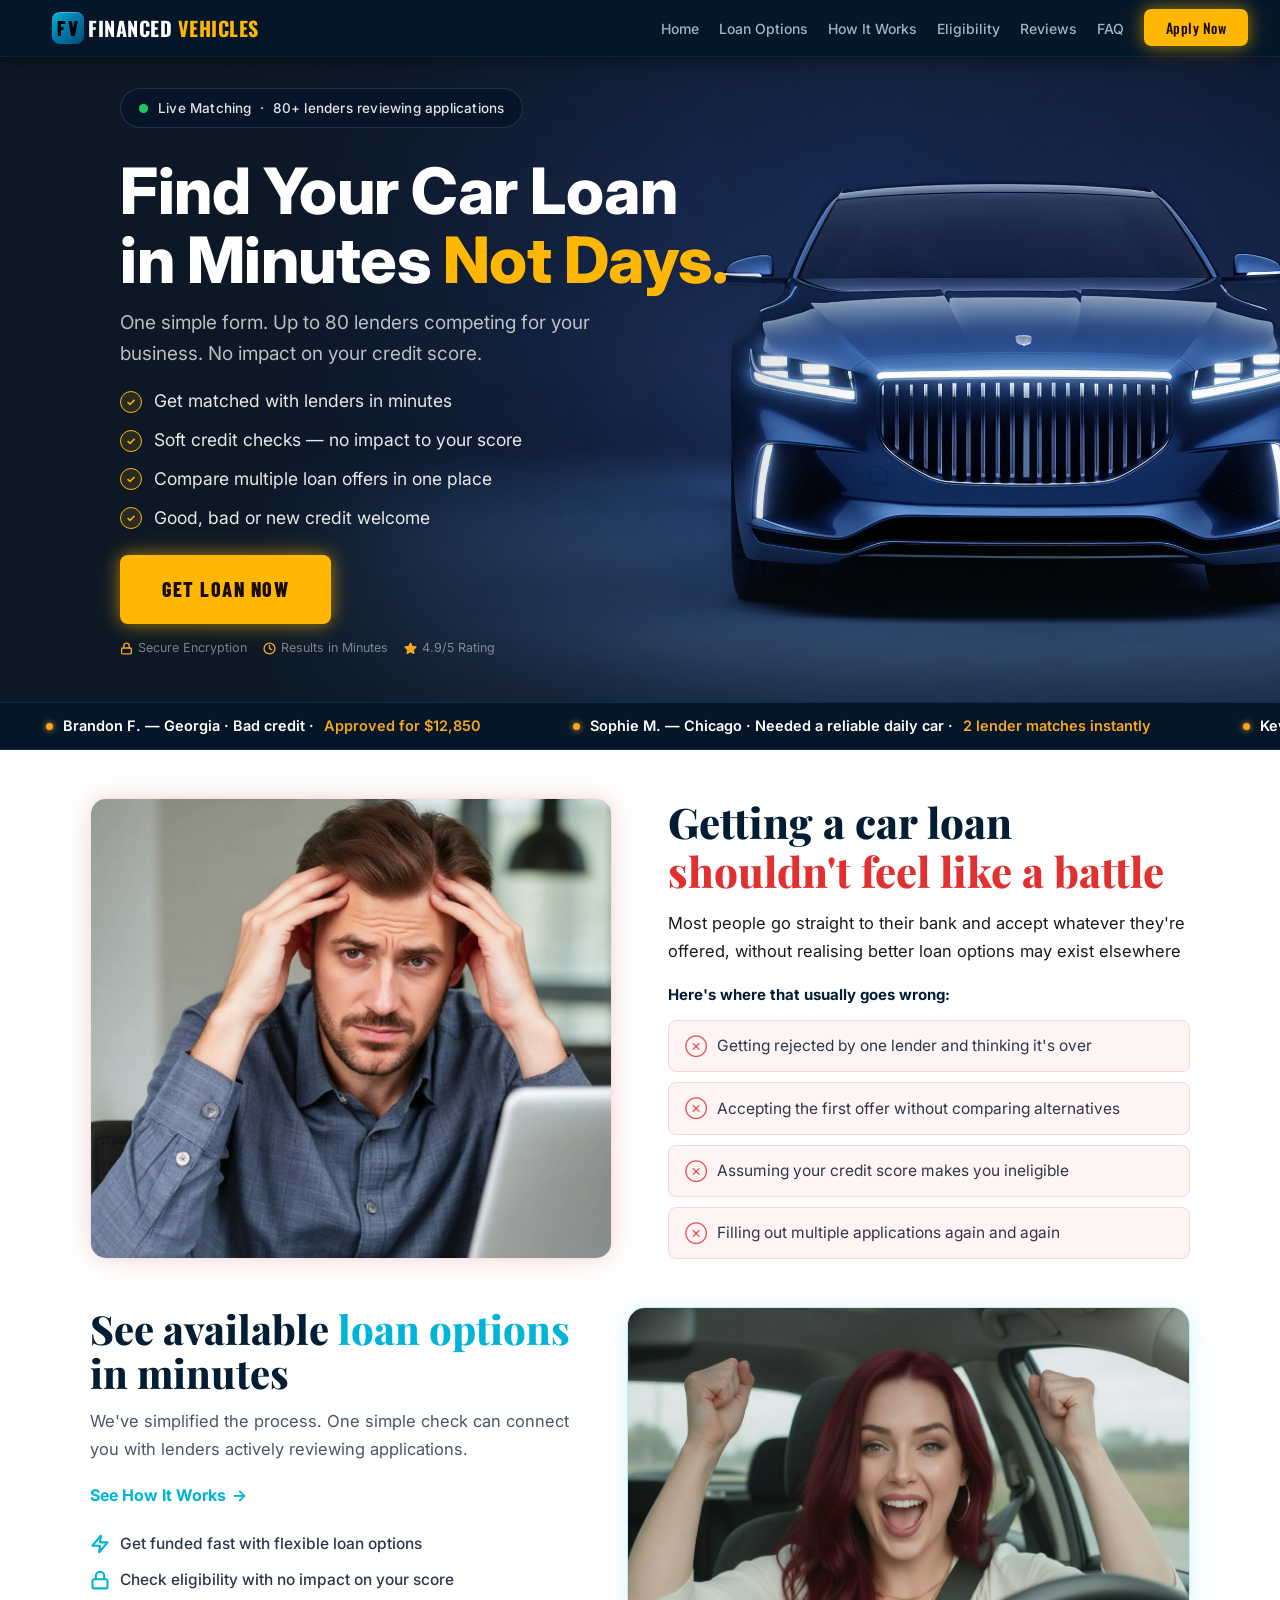
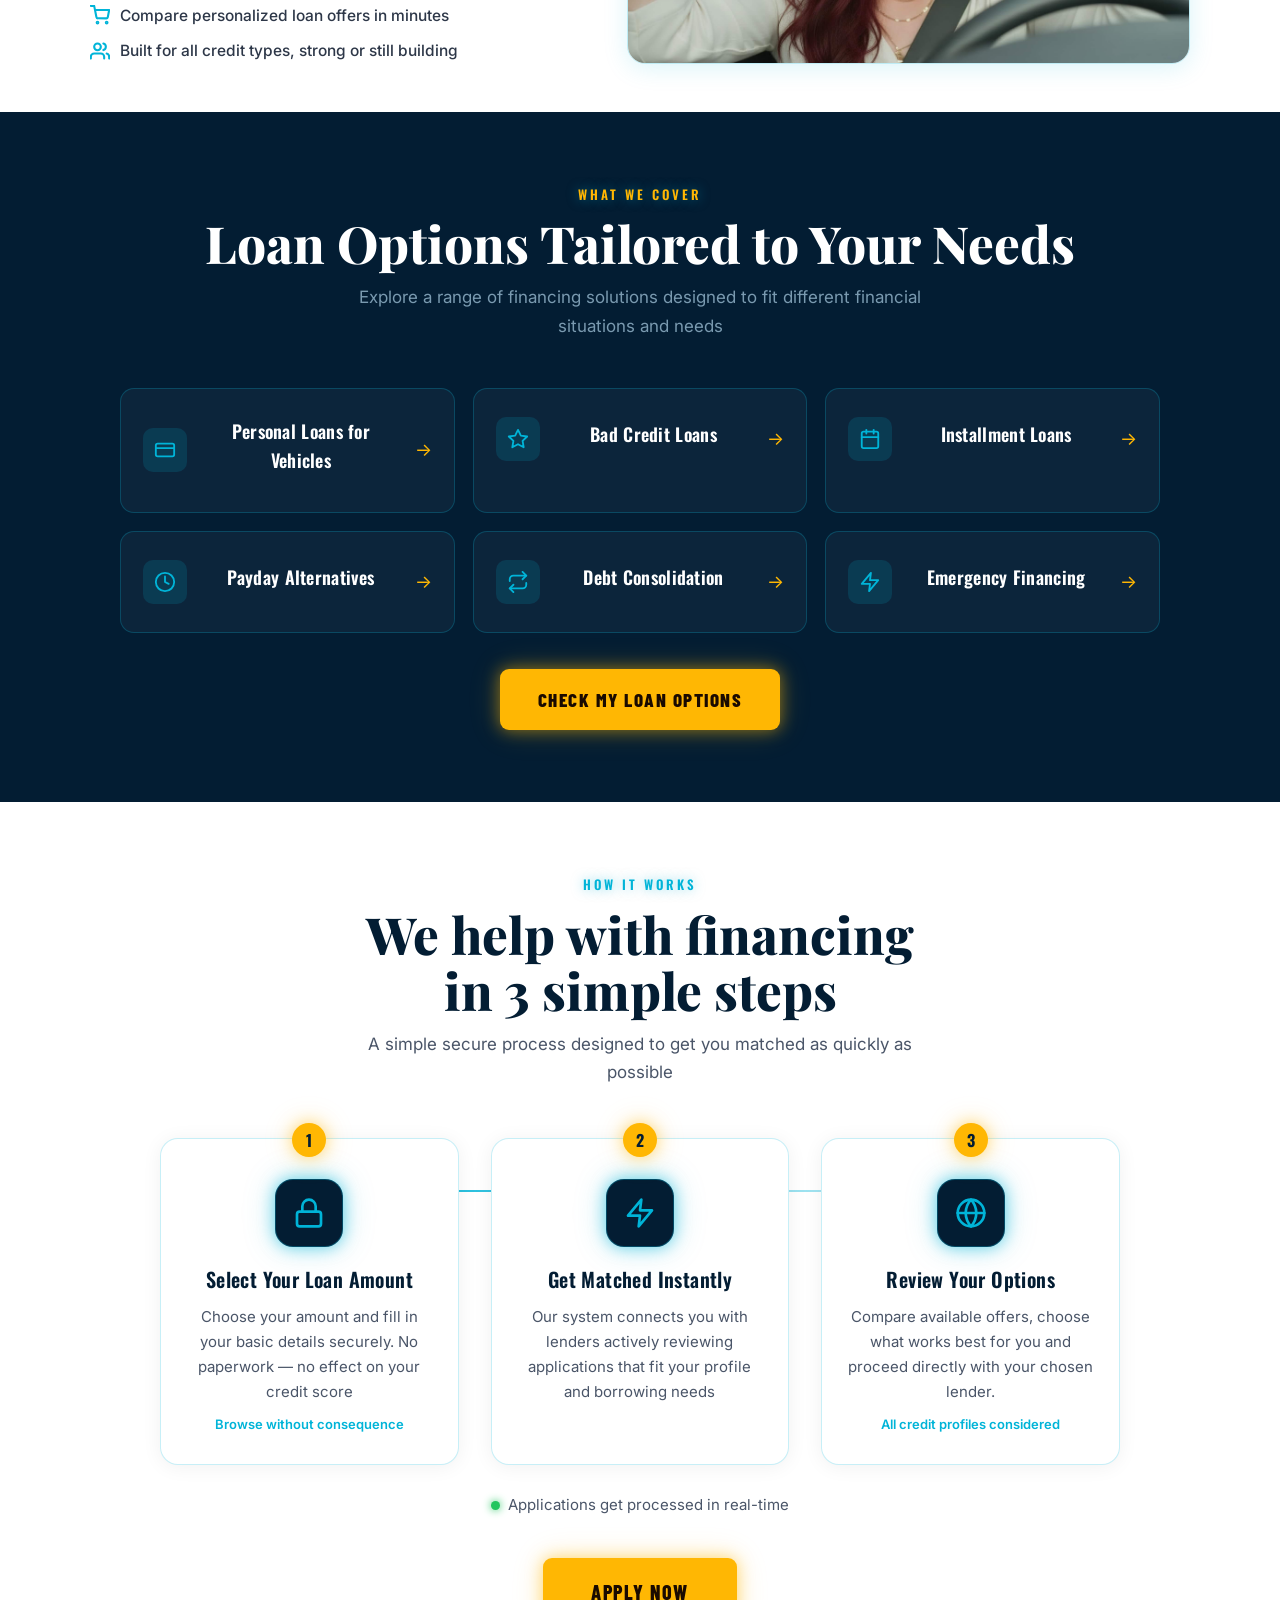
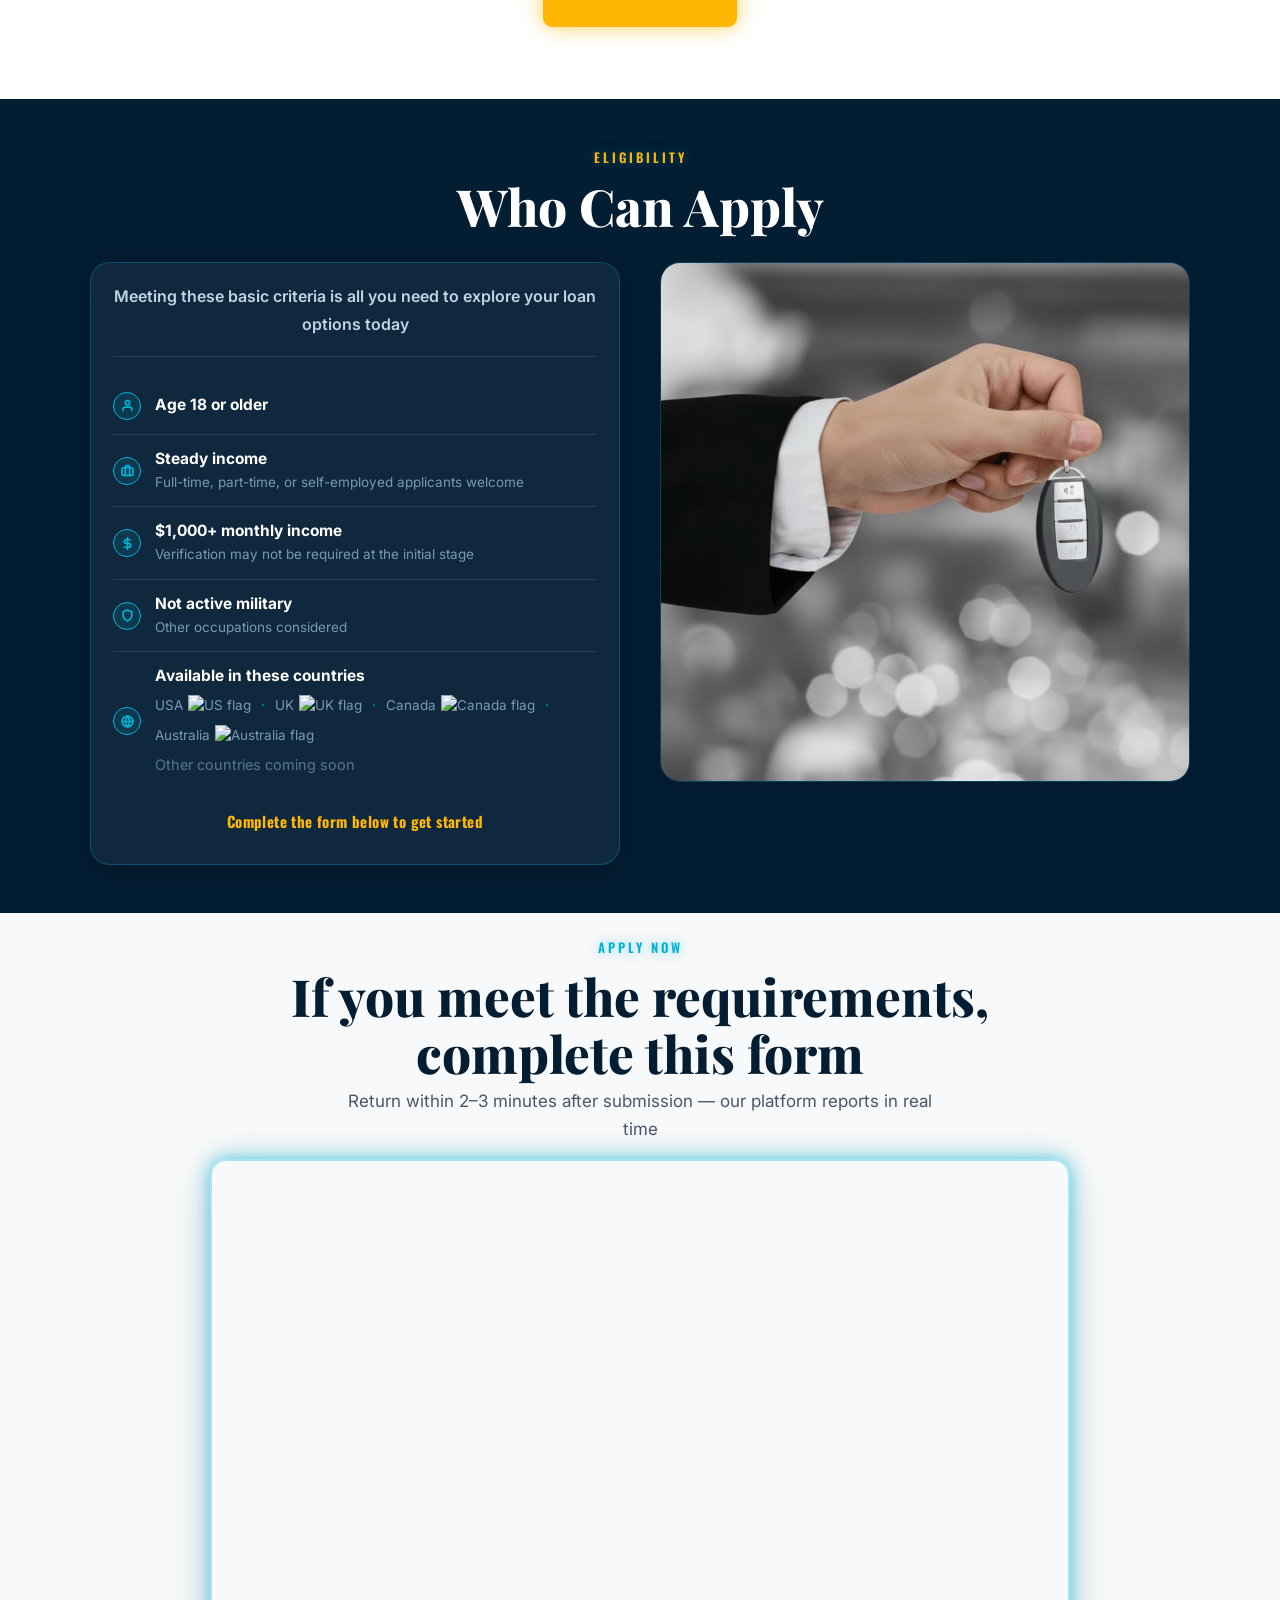
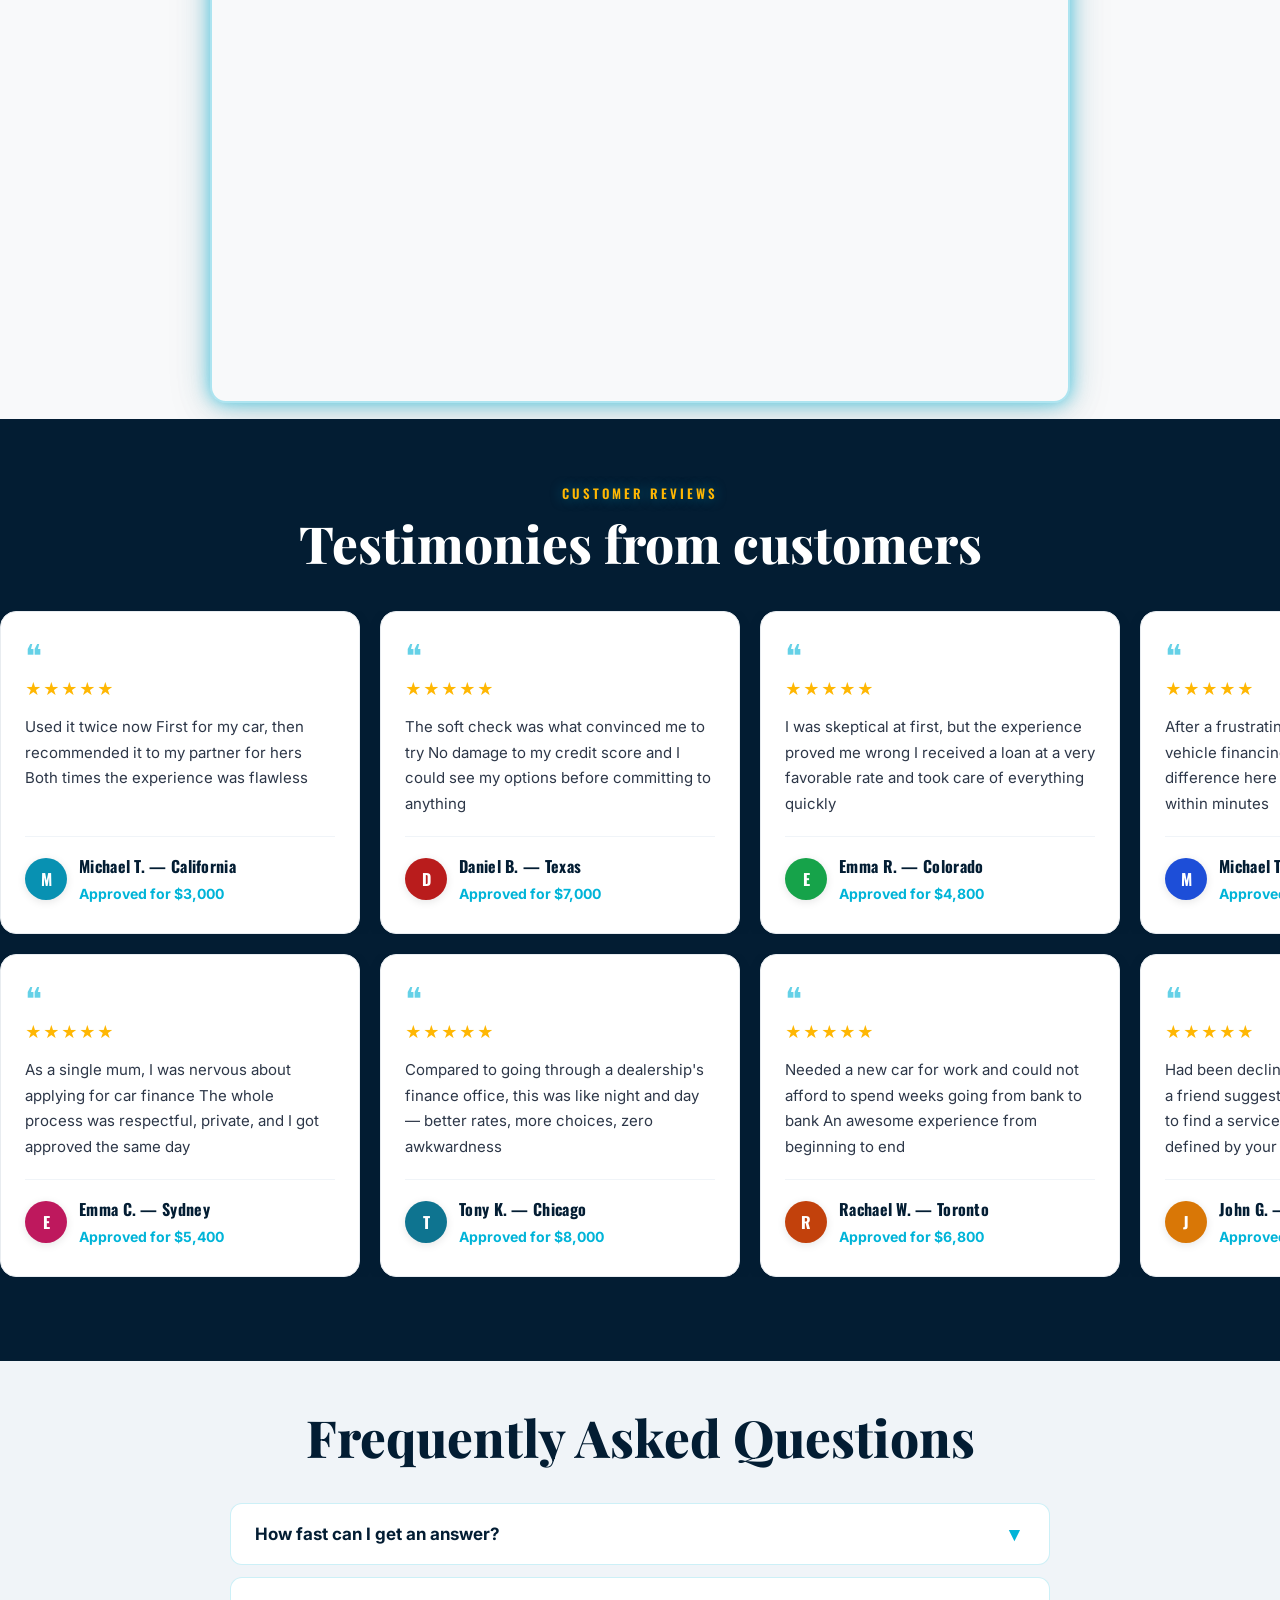
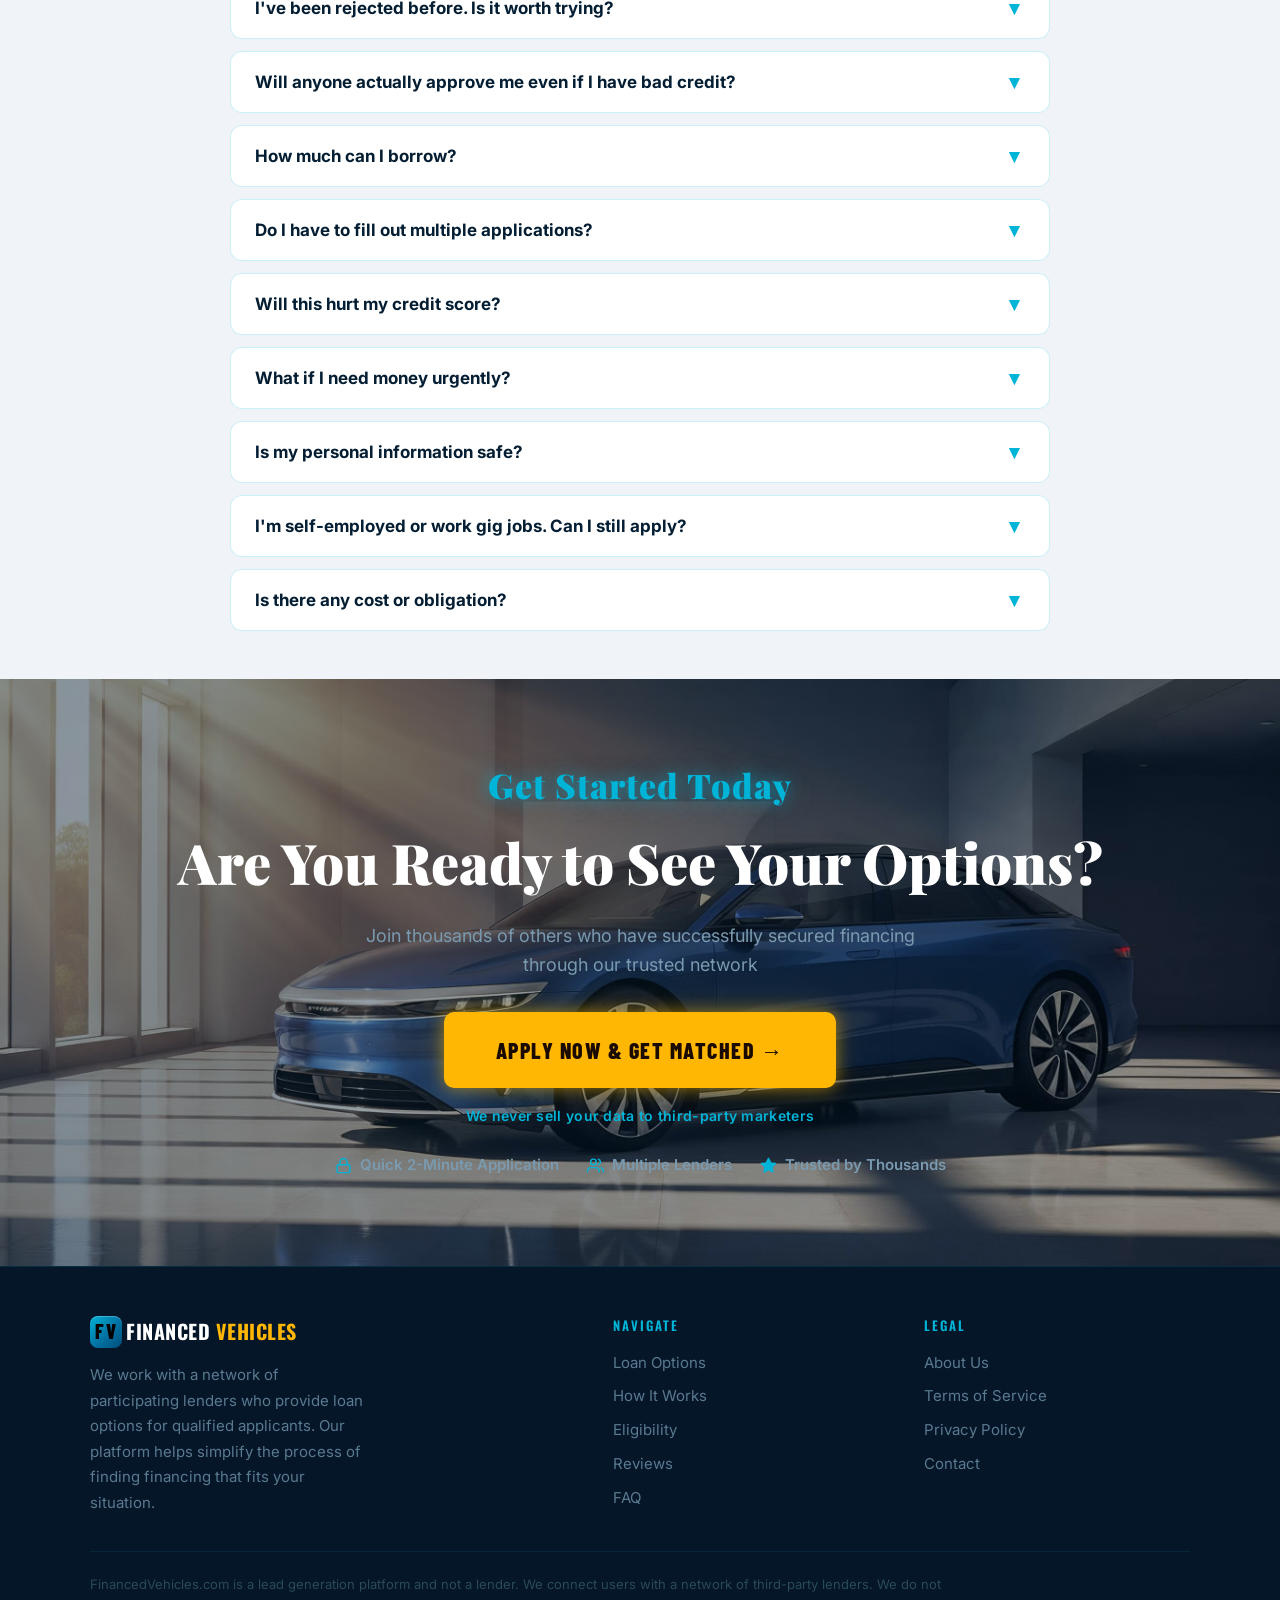
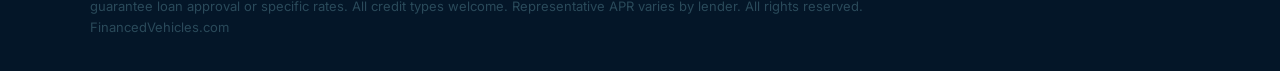
==== commit a51d30d4: "Add files via upload" ====
--- a/index.html
+++ b/index.html
@@ -55,7 +55,7 @@
 <div class="page active" id="page-home">
 <div class="fv-banner" id="hero-cta">
   <div class="fv-banner-bg">
-    <img src="/assets/images/headers/luxury-car-loan-financing-sleek-vehicle.jpg" alt="Sleek luxury car against a deep blue background representing premium vehicle financing through FinancedVehicles"/>
+    <img src="assets/images/headers/luxury-car-loan-financing-sleek-vehicle.jpg" alt="Sleek luxury car against a deep blue background representing premium vehicle financing through FinancedVehicles"/>
   </div>
   <nav class="fv-nav">
     <a class="fv-logo" href="javascript:void(0)" onclick="showPage('home');return false;">
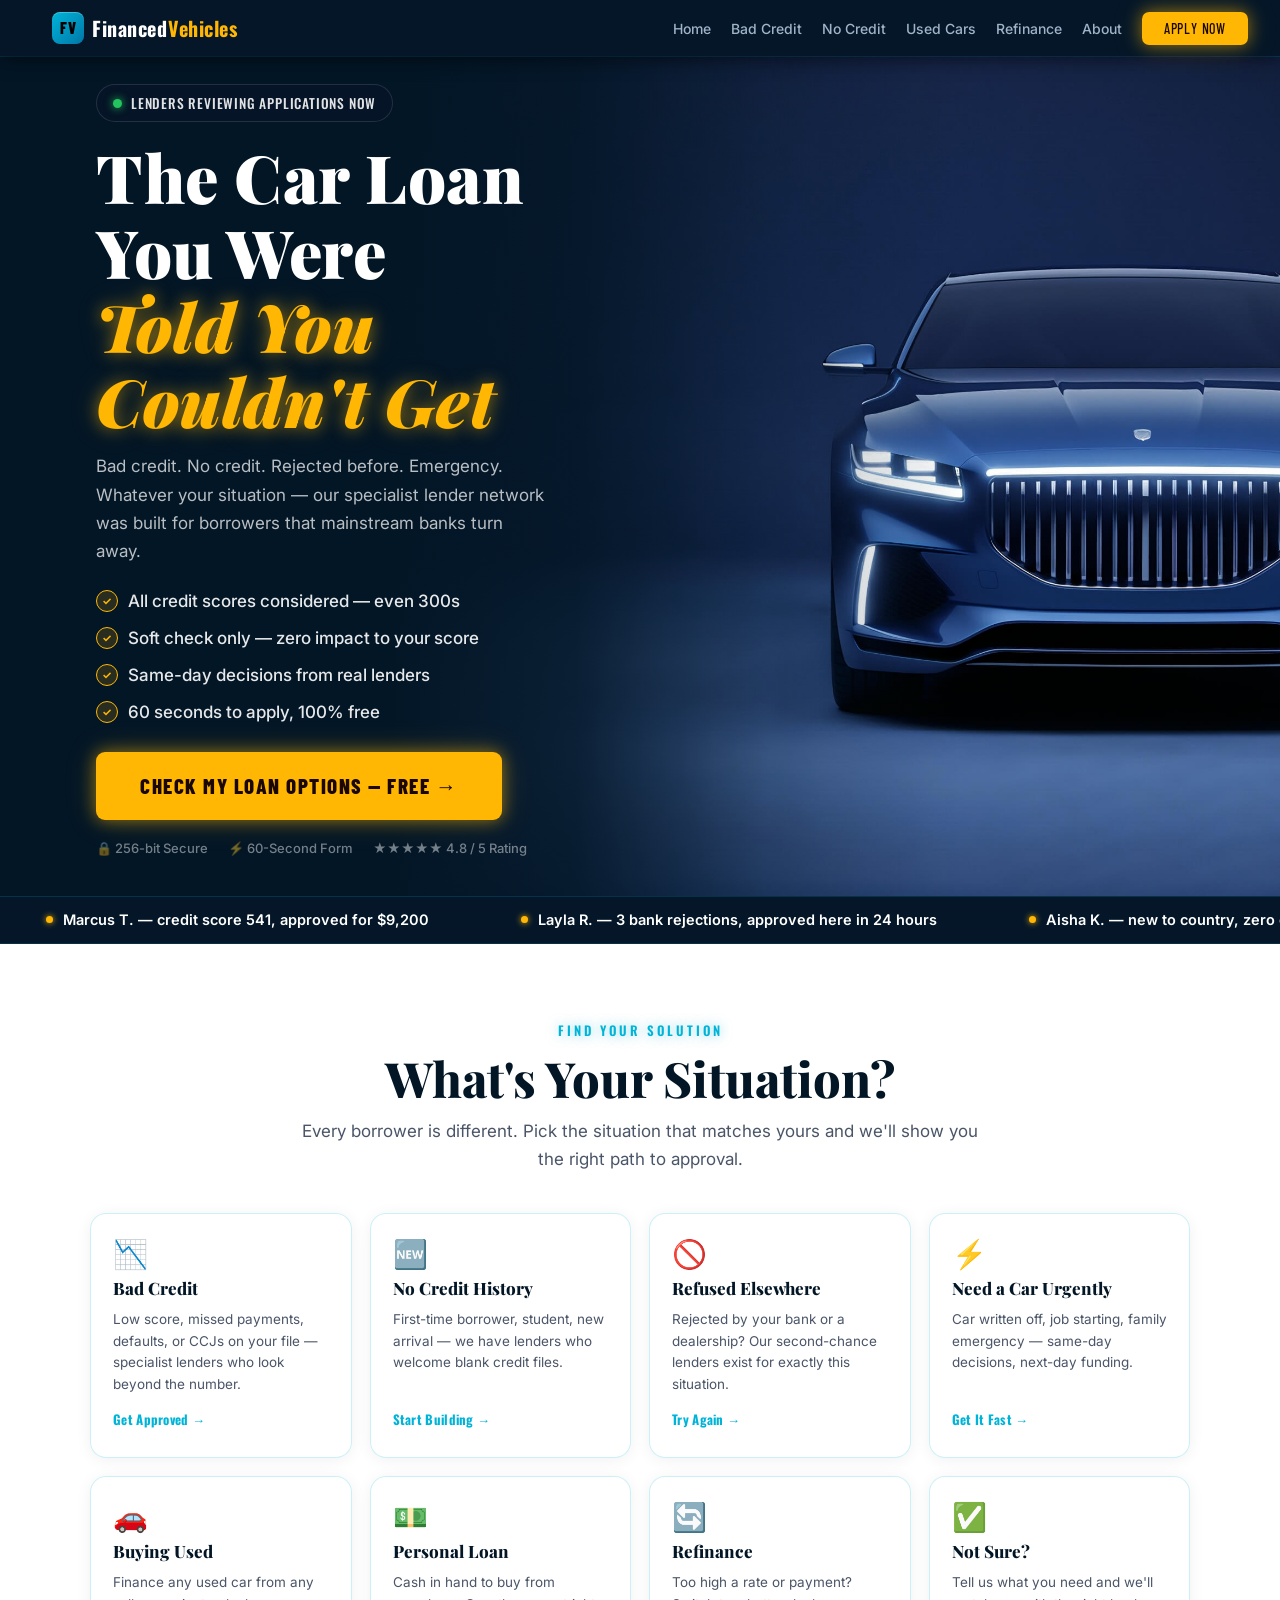
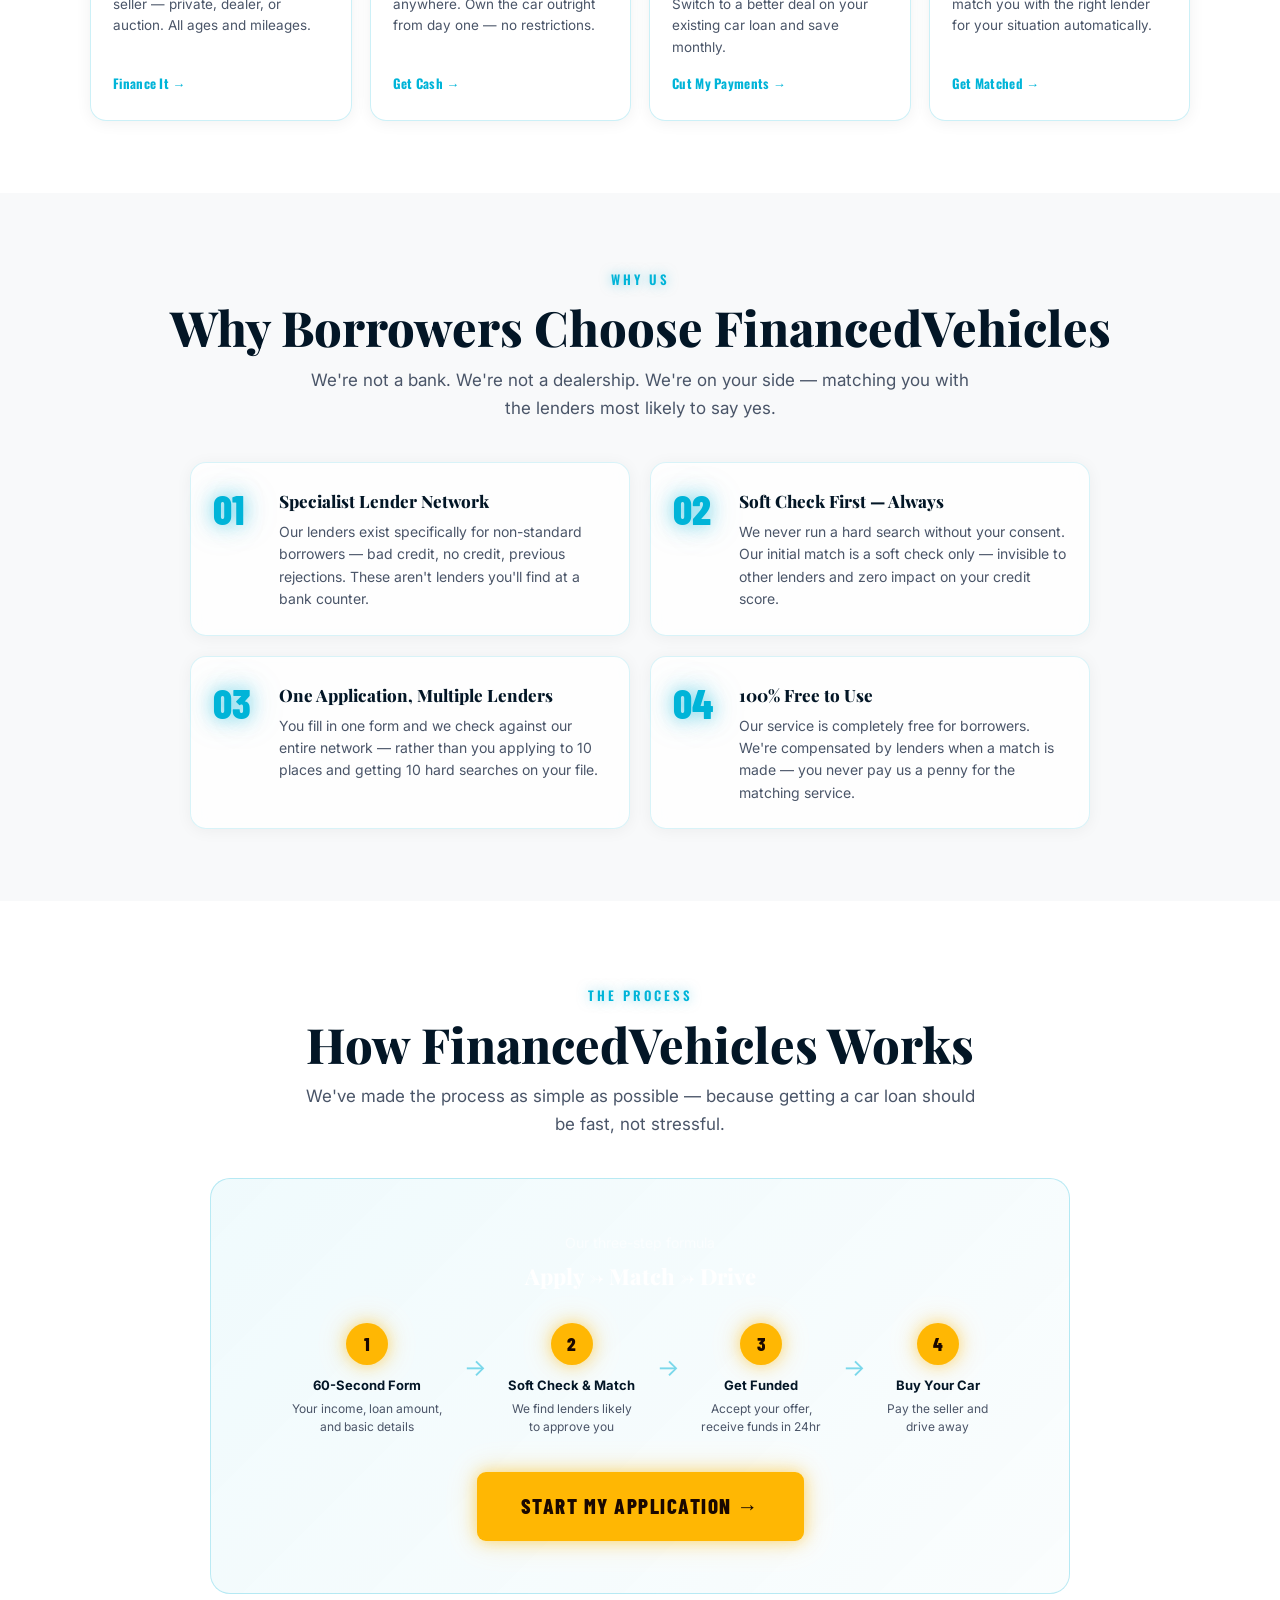
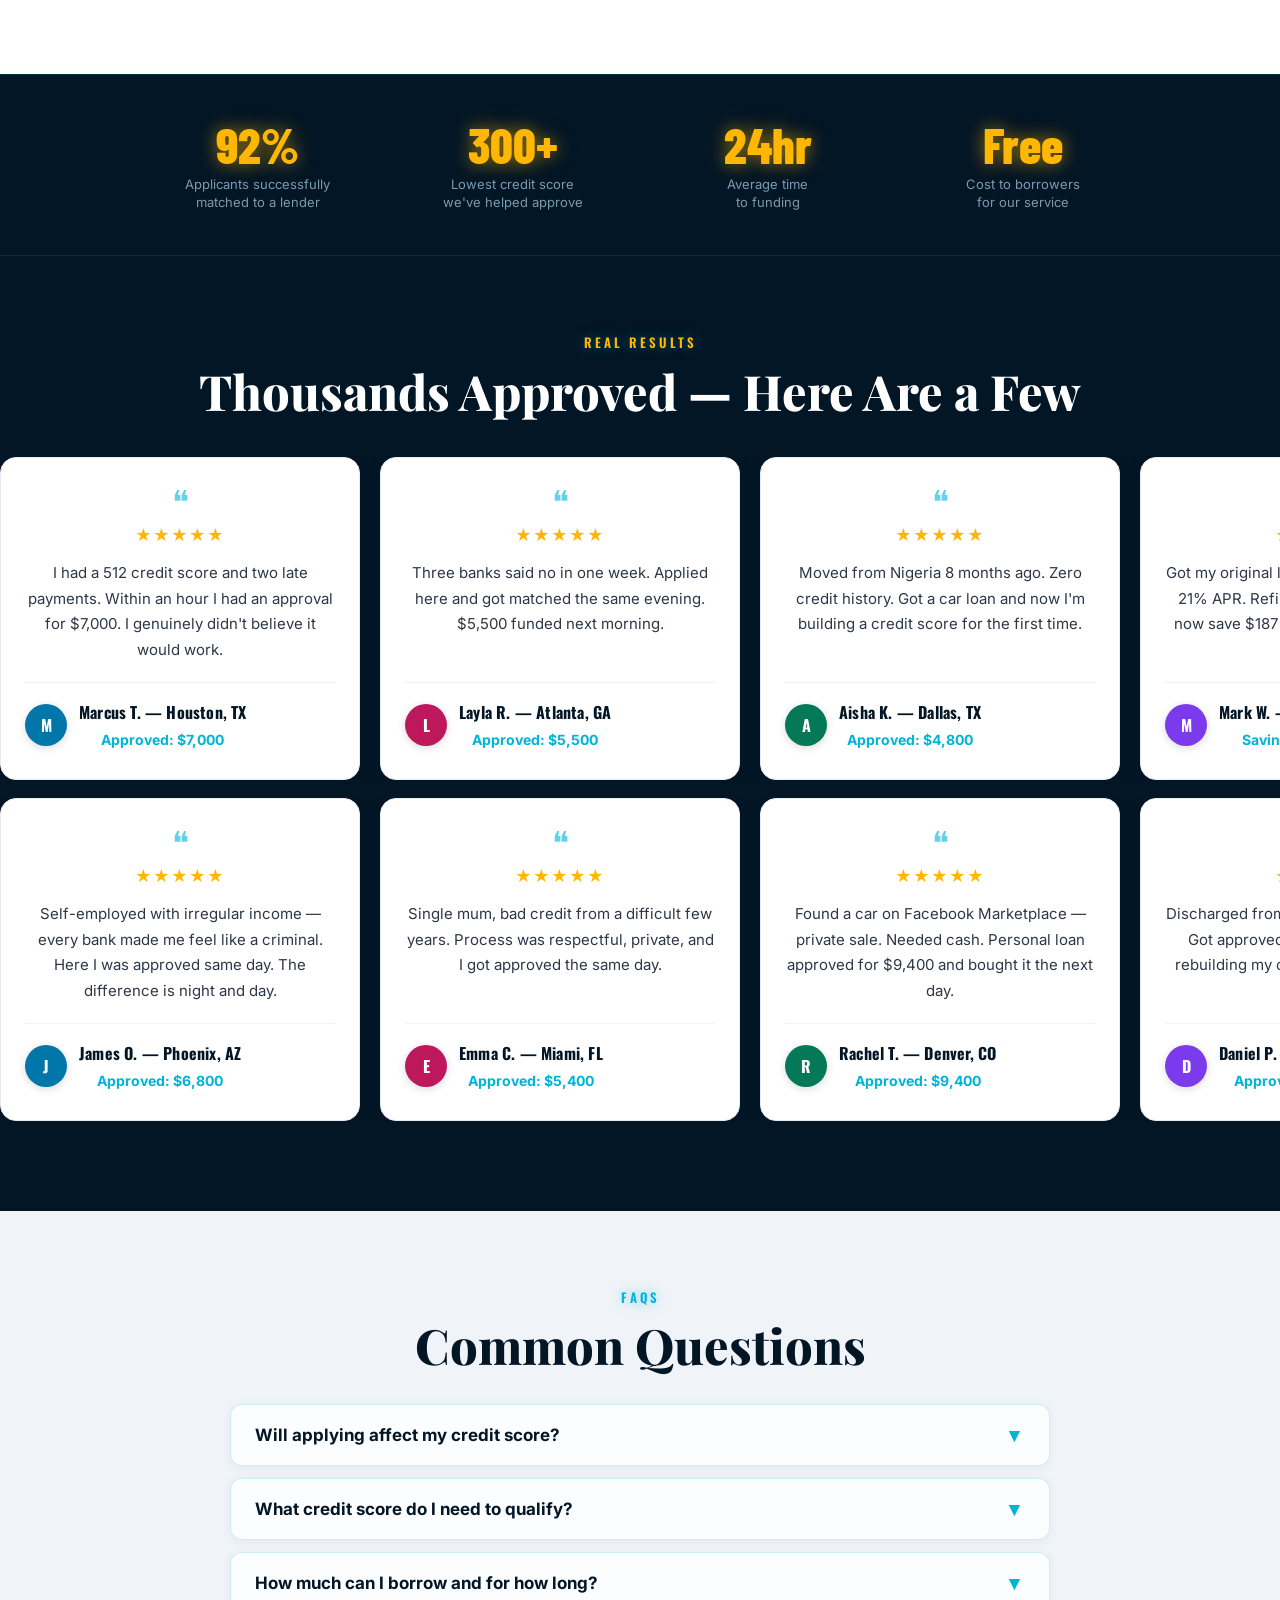
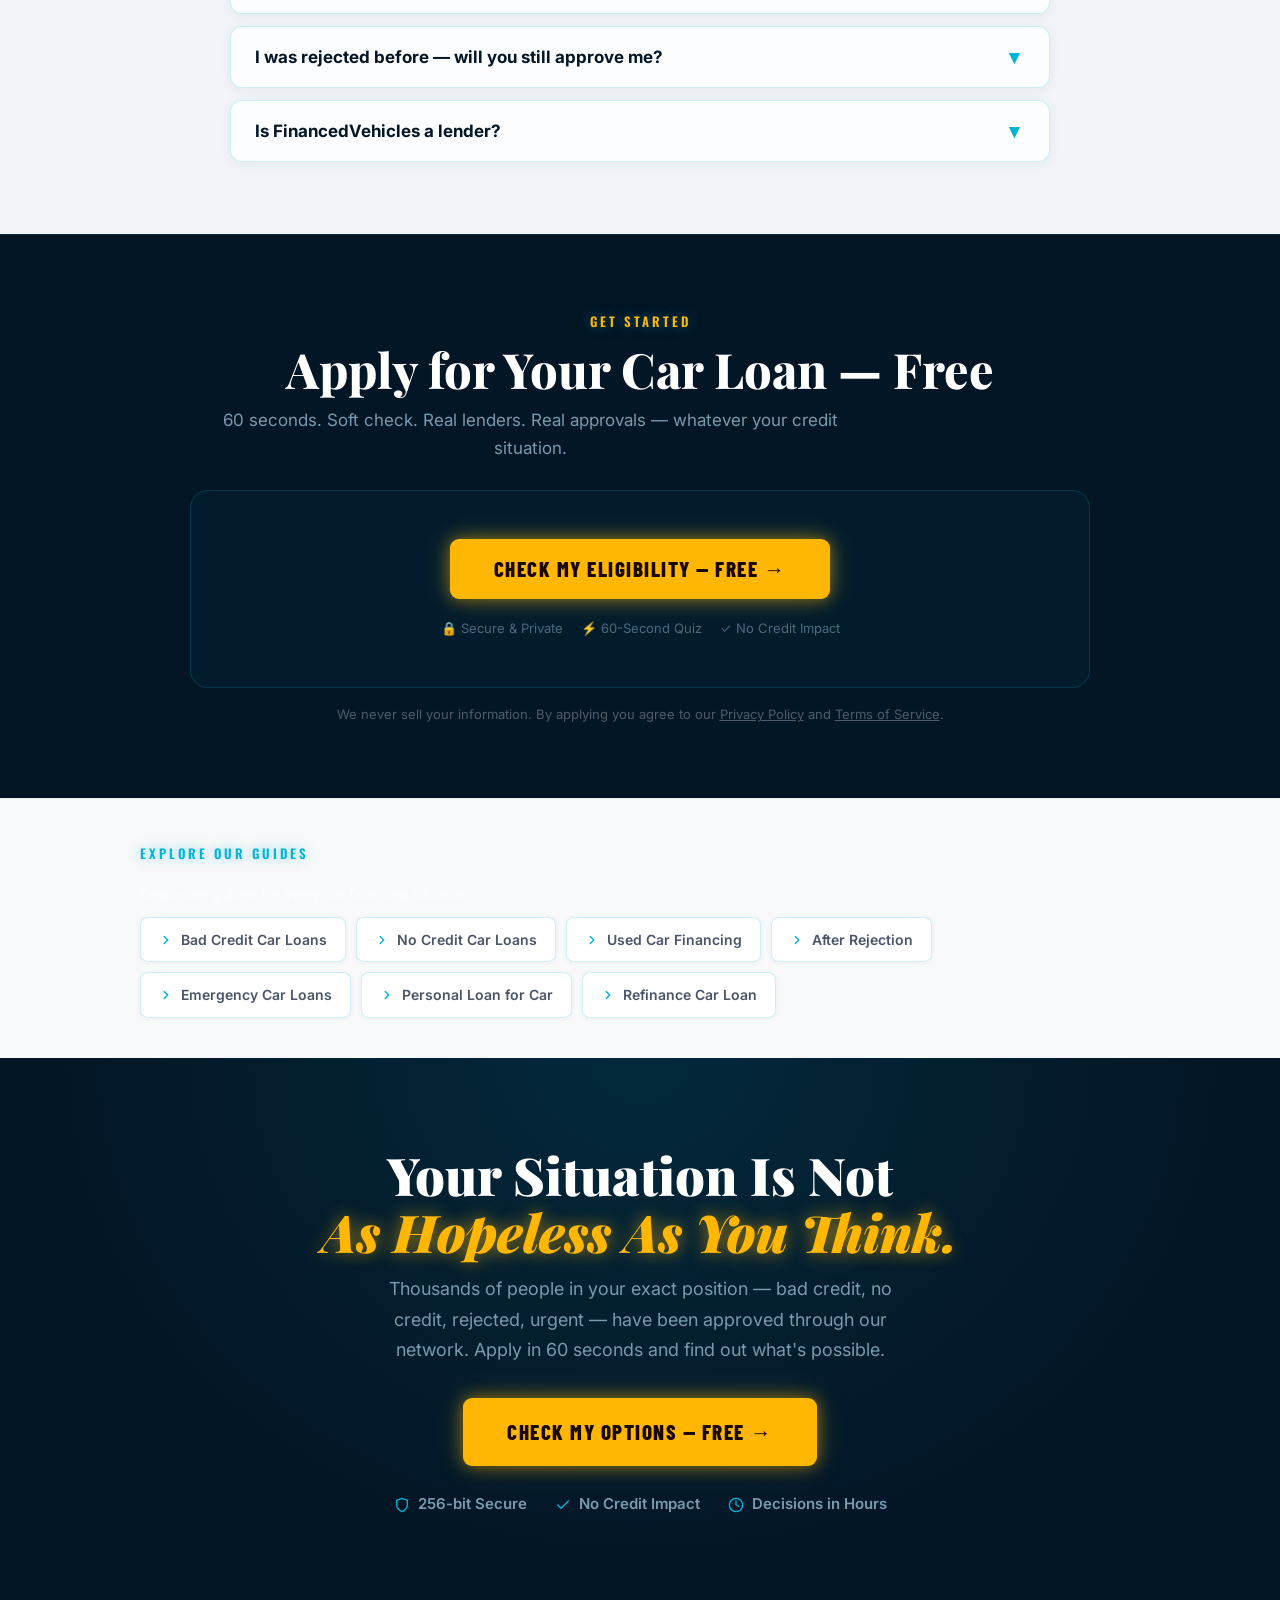
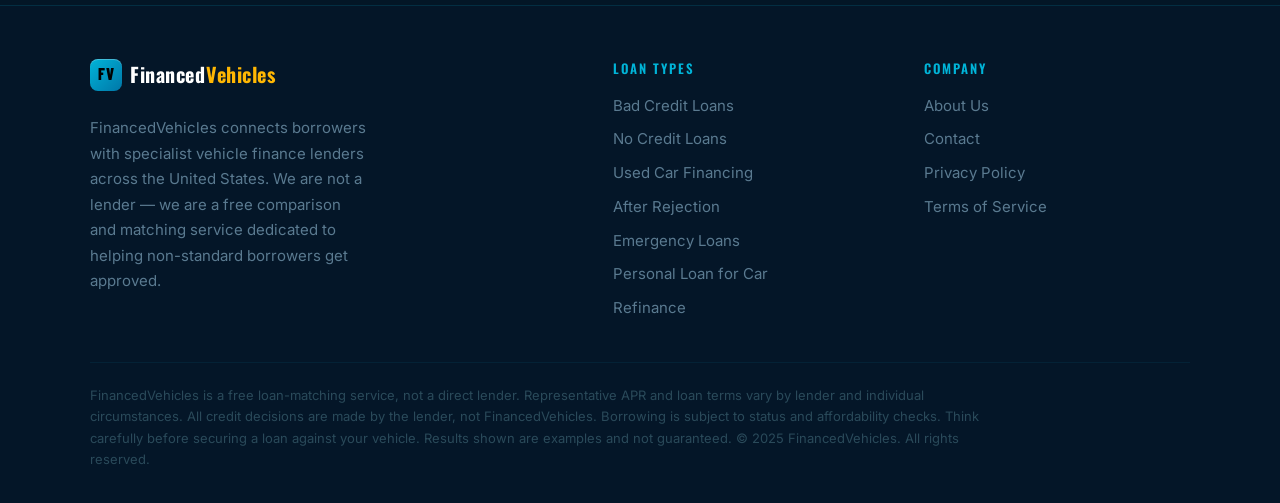
==== commit 1189c0a6: "Add multiple loan pages, assets, and shared resources Add new site content for various loan scenario" ====
--- a/index.html
+++ b/index.html
@@ -1,526 +1,451 @@
 <!DOCTYPE html>
 <html lang="en">
 <head>
-<meta charset="UTF-8"/>
-<meta name="viewport" content="width=device-width, initial-scale=1.0"/>
-<title>FinancedVehicles – Find Your Car Loan in Minutes</title>
-<link rel="preconnect" href="https://fonts.googleapis.com"/>
-<link rel="preconnect" href="https://fonts.gstatic.com" crossorigin/>
-<link href="https://fonts.googleapis.com/css2?family=Playfair+Display:ital,wght@0,700;0,800;0,900;1,700;1,800&family=Inter:wght@400;500;600;700&family=Oswald:wght@500;600;700&family=Barlow+Condensed:wght@600;700;800&display=swap" rel="stylesheet"/>
-<link rel="stylesheet" href="styles.css"/>
+  <meta charset="UTF-8"/>
+  <meta name="viewport" content="width=device-width, initial-scale=1.0"/>
+  <title>FinancedVehicles — Car Finance for Every Situation | Get Approved Today</title>
+  <meta name="description" content="FinancedVehicles connects you with specialist car loan lenders — bad credit, no credit, after rejection, emergency, refinance, and more. Apply free in 60 seconds."/>
+  <link rel="canonical" href="https://financedvehicles.com/"/>
+  <meta property="og:title" content="FinancedVehicles — Car Finance for Every Situation"/>
+  <meta property="og:description" content="Specialist car loan lenders for bad credit, no credit, after rejection, emergency, and refinance. Apply free in 60 seconds."/>
+  <meta property="og:url" content="https://financedvehicles.com/"/>
+  <meta property="og:type" content="website"/>
+  <meta property="og:image" content="https://financedvehicles.com/assets/images/headers/luxury-car-loan-financing-sleek-vehicle.jpg"/>
+  <meta name="twitter:card" content="summary_large_image"/>
+  <meta name="twitter:title" content="FinancedVehicles — Car Finance for Every Situation"/>
+  <meta name="twitter:description" content="Bad credit? No credit? Rejected? Emergency? We connect you with specialist lenders who say yes."/>
+  <link rel="icon" href="/favicon.ico" type="image/x-icon"/>
+  <!-- Google tag (gtag.js) -->
+  <script async src="https://www.googletagmanager.com/gtag/js?id=G-Z3EX6JJ46B"></script>
+  <script>window.dataLayer=window.dataLayer||[];function gtag(){dataLayer.push(arguments)}gtag('js',new Date());gtag('config','G-Z3EX6JJ46B');</script>
+  <!-- Fonts -->
+  <link rel="preconnect" href="https://fonts.googleapis.com"/>
+  <link rel="preconnect" href="https://fonts.gstatic.com" crossorigin/>
+  <link href="https://fonts.googleapis.com/css2?family=Inter:wght@400;500;600;700&family=Oswald:wght@500;600;700;800&family=Playfair+Display:ital,wght@0,800;0,900;1,800&display=swap" rel="stylesheet"/>
+  <link rel="stylesheet" href="shared.css"/>
+  <!-- Schema Markup -->
+  <script type="application/ld+json">
+  {
+    "@context": "https://schema.org",
+    "@graph": [
+      {
+        "@type": "Organization",
+        "@id": "https://financedvehicles.com/#organization",
+        "name": "FinancedVehicles",
+        "url": "https://financedvehicles.com/",
+        "description": "FinancedVehicles is a free car loan matching service connecting borrowers with specialist vehicle finance lenders.",
+        "sameAs": []
+      },
+      {
+        "@type": "FinancialService",
+        "@id": "https://financedvehicles.com/#service",
+        "name": "FinancedVehicles Car Loan Matching",
+        "url": "https://financedvehicles.com/",
+        "description": "Free car loan matching service for bad credit, no credit, after rejection, emergency, and refinance situations.",
+        "provider": { "@id": "https://financedvehicles.com/#organization" }
+      },
+      {
+        "@type": "WebSite",
+        "@id": "https://financedvehicles.com/#website",
+        "url": "https://financedvehicles.com/",
+        "name": "FinancedVehicles",
+        "publisher": { "@id": "https://financedvehicles.com/#organization" }
+      }
+    ]
+  }
+  </script>
 </head>
 <body>
 
-<nav id="mainNav">
-  <a class="nav-logo" href="javascript:void(0)" onclick="showPage('home');return false;">
+<!-- NAV -->
+<nav class="site-nav" role="navigation" aria-label="Main navigation">
+  <a class="nav-logo" href="/">
     <div class="nav-logo-box">FV</div>
-    <span class="nav-logo-text">FINANCED <span class="logo-vehicles">VEHICLES</span></span>
+    <span class="nav-logo-text">Financed<span class="logo-vehicles">Vehicles</span></span>
   </a>
   <ul class="nav-links">
-    <li><a href="javascript:void(0)" onclick="showPage('home');return false;">Home</a></li>
-    <li><a href="javascript:void(0)" onclick="showPageAndScroll('home','loan-options');return false;">Loan Options</a></li>
-    <li><a href="javascript:void(0)" onclick="showPageAndScroll('home','how-it-works');return false;">How It Works</a></li>
-    <li><a href="javascript:void(0)" onclick="showPageAndScroll('home','eligibility');return false;">Eligibility</a></li>
-    <li><a href="javascript:void(0)" onclick="showPageAndScroll('home','reviews');return false;">Reviews</a></li>
-    <li><a href="javascript:void(0)" onclick="showPageAndScroll('home','faq');return false;">FAQ</a></li>
-    <li><a class="nav-cta" href="javascript:void(0)" onclick="showPageAndScroll('home','apply-now');return false;">Apply Now</a></li>
+    <li><a href="/" aria-current="page">Home</a></li>
+    <li><a href="bad-credit-car-loans/">Bad Credit</a></li>
+    <li><a href="no-credit-car-loans/">No Credit</a></li>
+    <li><a href="used-car-financing/">Used Cars</a></li>
+    <li><a href="refinance-car-loan/">Refinance</a></li>
+    <li><a href="about/">About</a></li>
+    <li><a class="nav-cta" href="#apply" data-open-quiz>Apply Now</a></li>
   </ul>
-  <button class="hamburger" onclick="toggleMenu()"><span></span><span></span><span></span></button>
+  <button class="hamburger" onclick="toggleMenu()" aria-label="Open menu">
+    <span></span><span></span><span></span>
+  </button>
 </nav>
-<div class="mobile-menu" id="mobileMenu">
-  <a href="javascript:void(0)" onclick="showPage('home');closeMobile();return false;">Home</a>
-  <a href="javascript:void(0)" onclick="showPageAndScroll('home','loan-options');closeMobile();return false;">Loan Options</a>
-  <a href="javascript:void(0)" onclick="showPageAndScroll('home','how-it-works');closeMobile();return false;">How It Works</a>
-  <a href="javascript:void(0)" onclick="showPageAndScroll('home','eligibility');closeMobile();return false;">Eligibility</a>
-  <a href="javascript:void(0)" onclick="showPageAndScroll('home','reviews');closeMobile();return false;">Reviews</a>
-  <a href="javascript:void(0)" onclick="showPageAndScroll('home','faq');closeMobile();return false;">FAQ</a>
-  <a class="nav-cta" href="javascript:void(0)" onclick="scrollToId('apply-now');return false;">Apply Now</a>
+<div class="mobile-menu" role="navigation" aria-label="Mobile navigation">
+  <a href="/">Home</a>
+  <a href="bad-credit-car-loans/">Bad Credit Loans</a>
+  <a href="no-credit-car-loans/">No Credit Loans</a>
+  <a href="used-car-financing/">Used Car Financing</a>
+  <a href="after-rejection-car-loans/">After Rejection</a>
+  <a href="emergency-car-loans/">Emergency Loans</a>
+  <a href="personal-loan-for-car/">Personal Loan for Car</a>
+  <a href="refinance-car-loan/">Refinance</a>
+  <a href="about/">About</a>
+  <a class="nav-cta" href="#apply" data-open-quiz>Apply Now →</a>
 </div>
 
-<!-- ═══════════════════════════════════════
-  NEW PDF-STYLE BANNER (NAV + HERO)
-═══════════════════════════════════════ -->
-
-
-<div class="fv-mob" id="fvMob">
-  <a href="javascript:void(0)" onclick="showPageAndScroll('home','loan-options');document.getElementById('fvMob').style.display='none';return false;">Loan Options</a>
-  <a href="javascript:void(0)" onclick="showPageAndScroll('home','how-it-works');document.getElementById('fvMob').style.display='none';return false;">How It Works</a>
-  <a href="javascript:void(0)" onclick="showPageAndScroll('home','eligibility');document.getElementById('fvMob').style.display='none';return false;">Eligibility</a>
-  <a href="javascript:void(0)" onclick="showPageAndScroll('home','reviews');document.getElementById('fvMob').style.display='none';return false;">Reviews</a>
-  <a href="javascript:void(0)" onclick="showPageAndScroll('home','faq');document.getElementById('fvMob').style.display='none';return false;">FAQ</a>
-  <a class="fv-nav-btn" href="javascript:void(0)" onclick="scrollToId('apply-now');return false;">Apply Now</a>
+<!-- HERO -->
+<section class="page-hero" aria-label="Homepage hero">
+  <div class="page-hero-bg">
+    <img src="assets/images/headers/luxury-car-loan-financing-sleek-vehicle.jpg" alt="Vehicle financing solutions for every credit situation" loading="eager" fetchpriority="high"/>
+  </div>
+  <div class="page-hero-content">
+    <div class="page-hero-label">
+      <span class="live-dot"></span> LENDERS REVIEWING APPLICATIONS NOW
+    </div>
+    <h1 style="letter-spacing:.5px;line-height:1.12">The Car Loan You Were<br><span class="accent">Told You Couldn't Get</span></h1>
+    <p class="page-hero-sub">Bad credit. No credit. Rejected before. Emergency. Whatever your situation — our specialist lender network was built for borrowers that mainstream banks turn away.</p>
+    <ul class="hero-bullets">
+      <li><span class="bi">✓</span> All credit scores considered — even 300s</li>
+      <li><span class="bi">✓</span> Soft check only — zero impact to your score</li>
+      <li><span class="bi">✓</span> Same-day decisions from real lenders</li>
+      <li><span class="bi">✓</span> 60 seconds to apply, 100% free</li>
+    </ul>
+    <a class="btn-quiz-trigger gold" href="#apply" data-open-quiz>Check My Loan Options — Free →</a>
+    <div class="hero-trust">
+      <span class="trust-item">🔒 256-bit Secure</span>
+      <span class="trust-item">⚡ 60-Second Form</span>
+      <span class="trust-item">★★★★★ 4.8 / 5 Rating</span>
+    </div>
+  </div>
+</section>
+
+<!-- TICKER -->
+<div class="ticker-wrap" aria-hidden="true">
+  <div class="ticker">
+    <div class="ticker-item"><span class="dot"></span> Marcus T. — credit score 541, approved for $9,200</div>
+    <div class="ticker-item"><span class="dot"></span> Layla R. — 3 bank rejections, approved here in 24 hours</div>
+    <div class="ticker-item"><span class="dot"></span> Aisha K. — new to country, zero credit history, $4,800 approved</div>
+    <div class="ticker-item"><span class="dot"></span> Daniel P. — post-bankruptcy, $4,200 funded</div>
+    <div class="ticker-item"><span class="dot"></span> Megan W. — refinanced, saving $187/month on same car</div>
+    <div class="ticker-item"><span class="dot"></span> Brian S. — car written off, replacement funded within 24 hours</div>
+    <div class="ticker-item"><span class="dot"></span> Rachel T. — personal loan, private sale car, $9,400</div>
+    <div class="ticker-item"><span class="dot"></span> Marcus T. — credit score 541, approved for $9,200</div>
+    <div class="ticker-item"><span class="dot"></span> Layla R. — 3 bank rejections, approved here in 24 hours</div>
+    <div class="ticker-item"><span class="dot"></span> Aisha K. — new to country, zero credit history, $4,800 approved</div>
+    <div class="ticker-item"><span class="dot"></span> Daniel P. — post-bankruptcy, $4,200 funded</div>
+    <div class="ticker-item"><span class="dot"></span> Megan W. — refinanced, saving $187/month on same car</div>
+    <div class="ticker-item"><span class="dot"></span> Brian S. — car written off, replacement funded within 24 hours</div>
+    <div class="ticker-item"><span class="dot"></span> Rachel T. — personal loan, private sale car, $9,400</div>
+  </div>
 </div>
 
-<!-- ─── SECTION 1: HERO BANNER ─── -->
-<div class="page active" id="page-home">
-<div class="fv-banner" id="hero-cta">
-  <div class="fv-banner-bg">
-    <img src="assets/images/headers/luxury-car-loan-financing-sleek-vehicle.jpg" alt="Sleek luxury car against a deep blue background representing premium vehicle financing through FinancedVehicles"/>
-  </div>
-  <nav class="fv-nav">
-    <a class="fv-logo" href="javascript:void(0)" onclick="showPage('home');return false;">
-      <div class="fv-logo-box">FV</div>
-      <span class="fv-logo-text">FINANCED <span class="logo-vehicles">VEHICLES</span></span>
-    </a>
-    <ul class="fv-nav-links">
-      <li><a href="javascript:void(0)" onclick="showPageAndScroll('home','loan-options');return false;">Loan Options</a></li>
-      <li><a href="javascript:void(0)" onclick="showPageAndScroll('home','how-it-works');return false;">How It Works</a></li>
-      <li><a href="javascript:void(0)" onclick="showPageAndScroll('home','eligibility');return false;">Eligibility</a></li>
-      <li><a href="javascript:void(0)" onclick="showPageAndScroll('home','reviews');return false;">Reviews</a></li>
-      <li><a href="javascript:void(0)" onclick="showPageAndScroll('home','faq');return false;">FAQ</a></li>
-      <li><a class="fv-nav-btn" href="javascript:void(0)" onclick="showPageAndScroll('home','apply-now');return false;">Apply Now</a></li>
-    </ul>
-    <button class="fv-hamburger" onclick="var m=document.getElementById('fvMob');m.style.display=m.style.display==='flex'?'none':'flex';" aria-label="Menu"><span></span><span></span><span></span></button>
-  </nav>
-  <div class="fv-hero">
-    <div style="display:inline-flex;align-items:center;gap:10px;background:#081428;border:1px solid rgba(255,255,255,0.12);border-radius:50px;padding:8px 18px;margin-bottom:12px;">
-      <span style="position:relative;width:9px;height:9px;flex-shrink:0;display:inline-flex;align-items:center;justify-content:center;">
-        <span style="position:absolute;width:9px;height:9px;border-radius:50%;background:#22c55e;animation:liveDotPulse 1.8s ease-in-out infinite;"></span>
-        <span style="position:absolute;width:9px;height:9px;border-radius:50%;background:#22c55e;animation:liveDotRipple 1.8s ease-out infinite;opacity:.6;"></span>
-      </span>
-      <span style="font-family:'Inter',sans-serif;font-size:13.5px;font-weight:500;color:rgba(255,255,255,0.88);letter-spacing:.2px;white-space:nowrap;font-size:clamp(9.5px,2.5vw,13.5px);">Live Matching &nbsp;·&nbsp; 80+ lenders reviewing applications</span>
-    </div>
-    <div style="height:16px"></div>
-    <h1>Find Your Car Loan<br>in Minutes <span class="fv-accent">Not Days.</span></h1>
-    <p class="fv-hero-sub">One simple form. Up to 80 lenders competing for your business. No impact on your credit score.</p>
-    <ul class="fv-bullets">
-      <li><span class="fv-bi" style="border-color:#ffb703;color:#ffb703;background:rgba(255,183,3,0.12)">✓</span> Get matched with lenders in minutes</li>
-      <li><span class="fv-bi" style="border-color:#ffb703;color:#ffb703;background:rgba(255,183,3,0.12)">✓</span> Soft credit checks — no impact to your score</li>
-      <li><span class="fv-bi" style="border-color:#ffb703;color:#ffb703;background:rgba(255,183,3,0.12)">✓</span> Compare multiple loan offers in one place</li>
-      <li><span class="fv-bi" style="border-color:#ffb703;color:#ffb703;background:rgba(255,183,3,0.12)">✓</span> Good, bad or new credit welcome</li>
-    </ul>
-    <a href="javascript:void(0)" class="fv-cta-btn" onclick="scrollToSection('apply-now');return false;">Get Loan Now</a>
-    <div class="fv-trust" style="margin-top:14px;display:flex;align-items:center;gap:16px;flex-wrap:nowrap;white-space:nowrap">
-      <span class="fv-trust-item"><svg width="13" height="13" viewBox="0 0 24 24" fill="none" stroke="#f5a623" stroke-width="2.5" stroke-linecap="round" stroke-linejoin="round"><rect x="3" y="11" width="18" height="11" rx="2"/><path d="M7 11V7a5 5 0 0 1 10 0v4"/></svg> Secure Encryption</span>
-      <span class="fv-trust-item"><svg width="13" height="13" viewBox="0 0 24 24" fill="none" stroke="#f5a623" stroke-width="2.5" stroke-linecap="round" stroke-linejoin="round"><circle cx="12" cy="12" r="10"/><polyline points="12 6 12 12 16 14"/></svg> Results in Minutes</span>
-      <span class="fv-trust-item"><svg width="13" height="13" viewBox="0 0 24 24" fill="#f5a623" stroke="#f5a623" stroke-width="2.5" stroke-linecap="round" stroke-linejoin="round"><polygon points="12 2 15.09 8.26 22 9.27 17 14.14 18.18 21.02 12 17.77 5.82 21.02 7 14.14 2 9.27 8.91 8.26 12 2"/></svg> 4.9/5 Rating</span>
-    </div>
+<!-- SITUATION GRID — which page is right for you -->
+<section class="content-section" aria-label="Loan types">
+  <div class="content-inner">
+    <div class="text-center" style="margin-bottom:10px">
+      <span class="section-label">FIND YOUR SOLUTION</span>
+      <h2 class="section-title">What's Your Situation?</h2>
+      <p class="section-sub">Every borrower is different. Pick the situation that matches yours and we'll show you the right path to approval.</p>
+    </div>
+    <div class="situation-grid">
+      <a class="situation-card" href="bad-credit-car-loans/">
+        <div class="s-emoji">📉</div>
+        <h3>Bad Credit</h3>
+        <p>Low score, missed payments, defaults, or CCJs on your file — specialist lenders who look beyond the number.</p>
+        <span class="s-cta">Get Approved →</span>
+      </a>
+      <a class="situation-card" href="no-credit-car-loans/">
+        <div class="s-emoji">🆕</div>
+        <h3>No Credit History</h3>
+        <p>First-time borrower, student, new arrival — we have lenders who welcome blank credit files.</p>
+        <span class="s-cta">Start Building →</span>
+      </a>
+      <a class="situation-card" href="after-rejection-car-loans/">
+        <div class="s-emoji">🚫</div>
+        <h3>Refused Elsewhere</h3>
+        <p>Rejected by your bank or a dealership? Our second-chance lenders exist for exactly this situation.</p>
+        <span class="s-cta">Try Again →</span>
+      </a>
+      <a class="situation-card" href="emergency-car-loans/">
+        <div class="s-emoji">⚡</div>
+        <h3>Need a Car Urgently</h3>
+        <p>Car written off, job starting, family emergency — same-day decisions, next-day funding.</p>
+        <span class="s-cta">Get It Fast →</span>
+      </a>
+      <a class="situation-card" href="used-car-financing/">
+        <div class="s-emoji">🚗</div>
+        <h3>Buying Used</h3>
+        <p>Finance any used car from any seller — private, dealer, or auction. All ages and mileages.</p>
+        <span class="s-cta">Finance It →</span>
+      </a>
+      <a class="situation-card" href="personal-loan-for-car/">
+        <div class="s-emoji">💵</div>
+        <h3>Personal Loan</h3>
+        <p>Cash in hand to buy from anywhere. Own the car outright from day one — no restrictions.</p>
+        <span class="s-cta">Get Cash →</span>
+      </a>
+      <a class="situation-card" href="refinance-car-loan/">
+        <div class="s-emoji">🔄</div>
+        <h3>Refinance</h3>
+        <p>Too high a rate or payment? Switch to a better deal on your existing car loan and save monthly.</p>
+        <span class="s-cta">Cut My Payments →</span>
+      </a>
+      <a class="situation-card" href="#apply" data-open-quiz>
+        <div class="s-emoji">✅</div>
+        <h3>Not Sure?</h3>
+        <p>Tell us what you need and we'll match you with the right lender for your situation automatically.</p>
+        <span class="s-cta">Get Matched →</span>
+      </a>
+    </div>
+  </div>
+</section>
+
+<!-- WHY FINANCEDVEHICLES -->
+<section class="win-strip" aria-label="Why choose us">
+  <div class="content-inner">
+    <div class="text-center" style="margin-bottom:10px">
+      <span class="section-label">WHY US</span>
+      <h2 class="section-title">Why Borrowers Choose FinancedVehicles</h2>
+      <p class="section-sub">We're not a bank. We're not a dealership. We're on your side — matching you with the lenders most likely to say yes.</p>
+    </div>
+    <div class="win-grid">
+      <div class="win-item">
+        <div class="win-num">01</div>
+        <div>
+          <h4>Specialist Lender Network</h4>
+          <p>Our lenders exist specifically for non-standard borrowers — bad credit, no credit, previous rejections. These aren't lenders you'll find at a bank counter.</p>
+        </div>
+      </div>
+      <div class="win-item">
+        <div class="win-num">02</div>
+        <div>
+          <h4>Soft Check First — Always</h4>
+          <p>We never run a hard search without your consent. Our initial match is a soft check only — invisible to other lenders and zero impact on your credit score.</p>
+        </div>
+      </div>
+      <div class="win-item">
+        <div class="win-num">03</div>
+        <div>
+          <h4>One Application, Multiple Lenders</h4>
+          <p>You fill in one form and we check against our entire network — rather than you applying to 10 places and getting 10 hard searches on your file.</p>
+        </div>
+      </div>
+      <div class="win-item">
+        <div class="win-num">04</div>
+        <div>
+          <h4>100% Free to Use</h4>
+          <p>Our service is completely free for borrowers. We're compensated by lenders when a match is made — you never pay us a penny for the matching service.</p>
+        </div>
+      </div>
+    </div>
+  </div>
+</section>
+
+<!-- HOW IT WORKS -->
+<section class="how-section" aria-label="How it works">
+  <div class="how-inner">
+    <div class="text-center">
+      <span class="section-label">THE PROCESS</span>
+      <h2 class="section-title">How FinancedVehicles Works</h2>
+      <p class="section-sub">We've made the process as simple as possible — because getting a car loan should be fast, not stressful.</p>
+    </div>
+    <div class="formula-box">
+      <p style="color:rgba(255,255,255,.55);font-size:14px;margin-bottom:4px">Our three-step formula</p>
+      <h3 style="font-family:'Playfair Display',serif;font-size:22px;font-weight:800;color:#fff;margin-bottom:8px">Apply → Match → Drive</h3>
+      <div class="formula-steps">
+        <div class="f-step">
+          <div class="f-num">1</div>
+          <h4>60-Second Form</h4>
+          <p>Your income, loan amount,<br>and basic details</p>
+        </div>
+        <div class="f-arrow">→</div>
+        <div class="f-step">
+          <div class="f-num">2</div>
+          <h4>Soft Check & Match</h4>
+          <p>We find lenders likely<br>to approve you</p>
+        </div>
+        <div class="f-arrow">→</div>
+        <div class="f-step">
+          <div class="f-num">3</div>
+          <h4>Get Funded</h4>
+          <p>Accept your offer,<br>receive funds in 24hr</p>
+        </div>
+        <div class="f-arrow">→</div>
+        <div class="f-step">
+          <div class="f-num">4</div>
+          <h4>Buy Your Car</h4>
+          <p>Pay the seller and<br>drive away</p>
+        </div>
+      </div>
+      <a class="btn-quiz-trigger" href="#apply" data-open-quiz>Start My Application →</a>
+    </div>
+  </div>
+</section>
+
+<!-- STAT STRIP -->
+<div class="stat-strip">
+  <div class="stat-strip-inner">
+    <div class="stat-item"><div class="stat-num">92%</div><div class="stat-label">Applicants successfully<br>matched to a lender</div></div>
+    <div class="stat-item"><div class="stat-num">300+</div><div class="stat-label">Lowest credit score<br>we've helped approve</div></div>
+    <div class="stat-item"><div class="stat-num">24hr</div><div class="stat-label">Average time<br>to funding</div></div>
+    <div class="stat-item"><div class="stat-num">Free</div><div class="stat-label">Cost to borrowers<br>for our service</div></div>
   </div>
 </div>
 
-<!-- SCROLLING TICKER — immediately after hero, full width -->
-<div class="ticker-wrap" style="border-top:1px solid rgba(0,180,216,.18);border-bottom:1px solid rgba(0,180,216,.18)">
-  <div class="ticker">
-    <div class="ticker-item"><span class="dot"></span> Brandon F. — Georgia · Bad credit · <span style="color:#f5a623">Approved for $12,850</span></div>
-    <div class="ticker-item"><span class="dot"></span> Sophie M. — Chicago · Needed a reliable daily car · <span style="color:#f5a623">2 lender matches instantly</span></div>
-    <div class="ticker-item"><span class="dot"></span> Kevin S. — Oregon · Negative equity · <span style="color:#f5a623">Matched for trade-in help</span></div>
-    <div class="ticker-item"><span class="dot"></span> Chloe S. — Rhode Island · High-interest refinance · <span style="color:#f5a623">Approved for 4.2% lower rate</span></div>
-    <div class="ticker-item"><span class="dot"></span> Andre P. — New Jersey · No credit history · <span style="color:#f5a623">Loan approved fast</span></div>
-    <div class="ticker-item"><span class="dot"></span> Justin C. — Colorado · Lease buyout · <span style="color:#f5a623">Found an $11,000 offer</span></div>
-    <div class="ticker-item"><span class="dot"></span> Megan A. — Arizona · Debt consolidation · <span style="color:#f5a623">Approved for $14,500</span></div>
-    <div class="ticker-item"><span class="dot"></span> Leo N. — Massachusetts · Upgrading to a luxury SUV · <span style="color:#f5a623">Found a $48,000 offer</span></div>
-    <div class="ticker-item"><span class="dot"></span> Elena G. — Michigan · Self-employed · <span style="color:#f5a623">Matched via bank statements</span></div>
-    <div class="ticker-item"><span class="dot"></span> Tyson K. — Colorado · Gig worker · <span style="color:#f5a623">2 excellent lender offers</span></div>
-    <div class="ticker-item"><span class="dot"></span> Rachel D. — North Carolina · Auto refinance · <span style="color:#f5a623">Saved $2,400 over loan term</span></div>
-    <div class="ticker-item"><span class="dot"></span> Liam W. — Ohio · Credit rebuilding · <span style="color:#f5a623">Found a $7,200 offer</span></div>
-    <div class="ticker-item"><span class="dot"></span> Maya J. — Pennsylvania · First-time student · <span style="color:#f5a623">Matched with no co-signer</span></div>
-    <div class="ticker-item"><span class="dot"></span> Robert H. — Michigan · Bad credit · <span style="color:#f5a623">Approved for $9,500</span></div>
-    <div class="ticker-item"><span class="dot"></span> Cassandra K. — Nevada · Replacing an old vehicle · <span style="color:#f5a623">Matched in 4 minutes</span></div>
-    <div class="ticker-item"><span class="dot"></span> Daniel P. — Texas · Used car · <span style="color:#f5a623">Found a $8,500 offer</span></div>
-    <!-- Duplicate for seamless loop -->
-    <div class="ticker-item"><span class="dot"></span> Brandon F. — Georgia · Bad credit · <span style="color:#f5a623">Approved for $12,850</span></div>
-    <div class="ticker-item"><span class="dot"></span> Sophie M. — Chicago · Needed a reliable daily car · <span style="color:#f5a623">2 lender matches instantly</span></div>
-    <div class="ticker-item"><span class="dot"></span> Kevin S. — Oregon · Negative equity · <span style="color:#f5a623">Matched for trade-in help</span></div>
-    <div class="ticker-item"><span class="dot"></span> Chloe S. — Rhode Island · High-interest refinance · <span style="color:#f5a623">Approved for 4.2% lower rate</span></div>
-    <div class="ticker-item"><span class="dot"></span> Andre P. — New Jersey · No credit history · <span style="color:#f5a623">Loan approved fast</span></div>
-    <div class="ticker-item"><span class="dot"></span> Justin C. — Colorado · Lease buyout · <span style="color:#f5a623">Found an $11,000 offer</span></div>
-    <div class="ticker-item"><span class="dot"></span> Megan A. — Arizona · Debt consolidation · <span style="color:#f5a623">Approved for $14,500</span></div>
-    <div class="ticker-item"><span class="dot"></span> Leo N. — Massachusetts · Upgrading to a luxury SUV · <span style="color:#f5a623">Found a $48,000 offer</span></div>
-    <div class="ticker-item"><span class="dot"></span> Elena G. — Michigan · Self-employed · <span style="color:#f5a623">Matched via bank statements</span></div>
-    <div class="ticker-item"><span class="dot"></span> Tyson K. — Colorado · Gig worker · <span style="color:#f5a623">2 excellent lender offers</span></div>
-    <div class="ticker-item"><span class="dot"></span> Rachel D. — North Carolina · Auto refinance · <span style="color:#f5a623">Saved $2,400 over loan term</span></div>
-    <div class="ticker-item"><span class="dot"></span> Liam W. — Ohio · Credit rebuilding · <span style="color:#f5a623">Found a $7,200 offer</span></div>
-    <div class="ticker-item"><span class="dot"></span> Maya J. — Pennsylvania · First-time student · <span style="color:#f5a623">Matched with no co-signer</span></div>
-    <div class="ticker-item"><span class="dot"></span> Robert H. — Michigan · Bad credit · <span style="color:#f5a623">Approved for $9,500</span></div>
-    <div class="ticker-item"><span class="dot"></span> Cassandra K. — Nevada · Replacing an old vehicle · <span style="color:#f5a623">Matched in 4 minutes</span></div>
-    <div class="ticker-item"><span class="dot"></span> Daniel P. — Texas · Used car · <span style="color:#f5a623">Found a $8,500 offer</span></div>
-  </div>
-</div>
-
-<!-- ─── SECTION 1b: PROBLEM / SOLUTION ─── -->
-<section class="problem-section">
-  <div class="problem-grid">
-    <div class="problem-img">
-      <img src="assets/images/body/man-stressed-at-laptop-struggling-to-find-a-car-loan-with-a-traditional-bank.jpg" alt="Man stressed at laptop struggling to find a car loan with a traditional bank"/>
-    </div>
-    <div class="problem-content">
-      <h2>Getting a car loan <span style="color:#e03030;text-shadow:none">shouldn't feel like a battle</span></h2>
-      <p style="color:#1a1a1a">Most people go straight to their bank and accept whatever they're offered, without realising better loan options may exist elsewhere</p>
-      <h4>Here's where that usually goes wrong:</h4>
-      <ul class="problem-list">
-        <li>Getting rejected by one lender and thinking it's over</li>
-        <li>Accepting the first offer without comparing alternatives</li>
-        <li>Assuming your credit score makes you ineligible</li>
-        <li>Filling out multiple applications again and again</li>
-      </ul>
-    </div>
-  </div>
-  <!-- Solution blurb -->
-  <div class="solution-blurb">
-    <div class="solution-text-top">
-      <h2 style="font-family:'Playfair Display',serif;font-size:clamp(26px,3.2vw,40px);font-weight:800;color:var(--navy);margin-bottom:12px;line-height:1.1">See available <span style="color:var(--cyan)">loan options</span> in minutes</h2>
-      <p style="font-size:16.5px;color:var(--text-light);margin-bottom:18px;line-height:1.7">We've simplified the process. One simple check can connect you with lenders actively reviewing applications.</p>
-    </div>
-    <div class="solution-img-wrap"><img src="assets/images/body/woman-happy-car-loan-approved.jpg" alt="Happy customer sitting in their new car after securing vehicle financing through FinancedVehicles" style="width:100%;height:100%;object-fit:cover;display:block"/></div>
-    <div class="solution-text-bottom">
-      <a href="javascript:void(0)" onclick="scrollToSection('how-it-works');return false;" style="color:var(--cyan);font-weight:700;font-size:16px;text-decoration:none;display:inline-flex;align-items:center;gap:6px">See How It Works <span>→</span></a>
-      <ul style="list-style:none;margin-top:22px;display:flex;flex-direction:column;gap:10px">
-        <li style="display:flex;align-items:center;gap:10px;font-size:15.5px;color:var(--text);font-weight:500"><svg width="20" height="20" viewBox="0 0 24 24" fill="none" stroke="var(--cyan)" stroke-width="2.5" stroke-linecap="round" stroke-linejoin="round"><path d="M13 2L3 14h9l-1 8 10-12h-9l1-8z"/></svg> Get funded fast with flexible loan options</li>
-        <li style="display:flex;align-items:center;gap:10px;font-size:15.5px;color:var(--text);font-weight:500"><svg width="20" height="20" viewBox="0 0 24 24" fill="none" stroke="var(--cyan)" stroke-width="2.5" stroke-linecap="round" stroke-linejoin="round"><rect x="3" y="11" width="18" height="11" rx="2"/><path d="M7 11V7a5 5 0 0 1 10 0v4"/></svg> Check eligibility with no impact on your score</li>
-        <li style="display:flex;align-items:center;gap:10px;font-size:15.5px;color:var(--text);font-weight:500"><svg width="20" height="20" viewBox="0 0 24 24" fill="none" stroke="var(--cyan)" stroke-width="2.5" stroke-linecap="round" stroke-linejoin="round"><circle cx="9" cy="21" r="1"/><circle cx="20" cy="21" r="1"/><path d="M1 1h4l2.68 13.39a2 2 0 0 0 2 1.61h9.72a2 2 0 0 0 2-1.61L23 6H6"/></svg> Compare personalized loan offers in minutes</li>
-        <li style="display:flex;align-items:center;gap:10px;font-size:15.5px;color:var(--text);font-weight:500"><svg width="20" height="20" viewBox="0 0 24 24" fill="none" stroke="var(--cyan)" stroke-width="2.5" stroke-linecap="round" stroke-linejoin="round"><path d="M17 21v-2a4 4 0 0 0-4-4H5a4 4 0 0 0-4 4v2"/><circle cx="9" cy="7" r="4"/><path d="M23 21v-2a4 4 0 0 0-3-3.87"/><path d="M16 3.13a4 4 0 0 1 0 7.75"/></svg> Built for all credit types, strong or still building</li>
-      </ul>
-    </div>
-  </div>
-</section>
-
-<!-- ─── SECTION 2: LOAN OPTIONS ─── -->
-<section class="loan-section" id="loan-options">
-  <div class="section-label">What We Cover</div>
-  <h2 class="section-title" style="text-align:center;color:#fff">Loan Options Tailored to Your Needs</h2>
-  <p class="section-sub">Explore a range of financing solutions designed to fit different financial situations and needs</p>
-  <div class="loan-grid">
-    <div class="loan-card" onclick="toggleLoan(event, this)">
-      <div class="loan-card-header">
-        <div class="loan-icon-wrap"><svg viewBox="0 0 24 24"><rect x="2" y="5" width="20" height="14" rx="2"/><line x1="2" y1="10" x2="22" y2="10"/></svg></div>
-        <h3>Personal Loans for Vehicles</h3><span class="loan-arrow">→</span>
-      </div>
-      <div class="loan-body">Use personal loans from multiple lenders to finance a vehicle purchase, whether it's new, used, or from a private seller, without dealership restrictions</div>
-    </div>
-    <div class="loan-card" onclick="toggleLoan(event, this)">
-      <div class="loan-card-header">
-        <div class="loan-icon-wrap"><svg viewBox="0 0 24 24"><polygon points="12 2 15.09 8.26 22 9.27 17 14.14 18.18 21.02 12 17.77 5.82 21.02 7 14.14 2 9.27 8.91 8.26 12 2"/></svg></div>
-        <h3>Bad Credit Loans</h3><span class="loan-arrow">→</span>
-      </div>
-      <div class="loan-body">Explore loan options from lenders who look beyond your credit score and consider your overall financial situation, self-employed and gig workers welcome</div>
-    </div>
-    <div class="loan-card" onclick="toggleLoan(event, this)">
-      <div class="loan-card-header">
-        <div class="loan-icon-wrap"><svg viewBox="0 0 24 24"><rect x="3" y="4" width="18" height="18" rx="2"/><line x1="16" y1="2" x2="16" y2="6"/><line x1="8" y1="2" x2="8" y2="6"/><line x1="3" y1="10" x2="21" y2="10"/></svg></div>
-        <h3>Installment Loans</h3><span class="loan-arrow">→</span>
-      </div>
-      <div class="loan-body">Spread the cost of larger vehicle expenses into manageable monthly payments instead of paying everything upfront, flexible terms available</div>
-    </div>
-    <div class="loan-card" onclick="toggleLoan(event, this)">
-      <div class="loan-card-header">
-        <div class="loan-icon-wrap"><svg viewBox="0 0 24 24"><circle cx="12" cy="12" r="10"/><polyline points="12 6 12 12 16 14"/></svg></div>
-        <h3>Payday Alternatives</h3><span class="loan-arrow">→</span>
-      </div>
-      <div class="loan-body">Short-term funding options from lenders offering rapid approvals so you do not have to wait until your next payday, fast decisions, same-day options available</div>
-    </div>
-    <div class="loan-card" onclick="toggleLoan(event, this)">
-      <div class="loan-card-header">
-        <div class="loan-icon-wrap"><svg viewBox="0 0 24 24"><polyline points="17 1 21 5 17 9"/><path d="M3 11V9a4 4 0 0 1 4-4h14"/><polyline points="7 23 3 19 7 15"/><path d="M21 13v2a4 4 0 0 1-4 4H3"/></svg></div>
-        <h3>Debt Consolidation</h3><span class="loan-arrow">→</span>
-      </div>
-      <div class="loan-body">Combine existing debts and cover vehicle expenses with one structured payment, helping simplify finances and free up cash flow</div>
-    </div>
-    <div class="loan-card" onclick="toggleLoan(event, this)">
-      <div class="loan-card-header">
-        <div class="loan-icon-wrap"><svg viewBox="0 0 24 24"><path d="M13 2L3 14h9l-1 8 10-12h-9l1-8z"/></svg></div>
-        <h3>Emergency Financing</h3><span class="loan-arrow">→</span>
-      </div>
-      <div class="loan-body">Access lenders that can move quickly when you need your vehicle repaired or replaced, without waiting weeks for a bank decision</div>
-    </div>
-  </div>
-  <div class="loan-center-btn">
-    <a class="cta-btn" href="javascript:void(0)" onclick="scrollToSection('apply-now');return false;">Check My Loan Options</a>
-  </div>
-</section>
-
-<!-- ─── SECTION 3: HOW IT WORKS ─── -->
-<section class="steps-section" id="how-it-works">
-
-  <!-- SCROLLING TICKER moved to after hero section -->
-
-  <div class="section-label">How It Works</div>
-  <h2 class="section-title">We help with financing<br>in 3 simple steps</h2>
-  <p class="section-sub">A simple secure process designed to get you matched as quickly as possible</p>
-
-  <!-- SCROLLING TICKER is above the section heading -->
-
-  <div class="steps-grid">
-    <div class="step-card">
-      <div class="step-num-badge">1</div>
-      <div class="step-icon"><svg viewBox="0 0 24 24"><rect x="3" y="11" width="18" height="11" rx="2"/><path d="M7 11V7a5 5 0 0 1 10 0v4"/></svg></div>
-      <h3>Select Your Loan Amount</h3>
-      <p>Choose your amount and fill in your basic details securely. No paperwork — no effect on your credit score</p>
-      <div class="step-note">Browse without consequence</div>
-    </div>
-    <div class="step-card">
-      <div class="step-num-badge">2</div>
-      <div class="step-icon"><svg viewBox="0 0 24 24"><path d="M13 2L3 14h9l-1 8 10-12h-9l1-8z"/></svg></div>
-      <h3>Get Matched Instantly</h3>
-      <p>Our system connects you with lenders actively reviewing applications that fit your profile and borrowing needs</p>
-    </div>
-    <div class="step-card">
-      <div class="step-num-badge">3</div>
-      <div class="step-icon"><svg viewBox="0 0 24 24"><circle cx="12" cy="12" r="10"/><line x1="2" y1="12" x2="22" y2="12"/><path d="M12 2a15.3 15.3 0 0 1 4 10 15.3 15.3 0 0 1-4 10 15.3 15.3 0 0 1-4-10 15.3 15.3 0 0 1 4-10z"/></svg></div>
-      <h3>Review Your Options</h3>
-      <p>Compare available offers, choose what works best for you and proceed directly with your chosen lender.</p>
-      <div class="step-note">All credit profiles considered</div>
-    </div>
-  </div>
-  <div class="steps-realtime"><span class="dot"></span> Applications get processed in real-time</div>
-  <div style="text-align:center;margin-top:40px">
-    <a class="hero-btn" href="javascript:void(0)" onclick="scrollToSection('apply-now');return false;" style="background:var(--amber);padding:18px 48px;font-size:20px;color:#1a0a00">Apply Now</a>
-  </div>
-</section>
-
-<!-- ─── SECTION 4: ELIGIBILITY ─── -->
-<section class="eligibility-outer" id="eligibility">
-  <div class="section-label" style="color:var(--amber);text-align:center">Eligibility</div>
-  <h2 class="section-title" style="text-align:center;color:#fff;margin-bottom:28px">Who Can Apply</h2>
-  <div class="eligibility-section">
-    <div class="elig-panel">
-      <p style="color:#c0d4e4;font-size:16px;font-weight:600;margin-bottom:20px;line-height:1.7;padding-bottom:18px;border-bottom:1px solid rgba(255,255,255,.1);text-align:center">Meeting these basic criteria is all you need to explore your loan options today</p>
-      <ul class="elig-list">
-        <li class="elig-item" style="padding:14px 0">
-          <div class="elig-check" style="background:rgba(0,180,216,0.12);border:1.5px solid var(--cyan)"><svg viewBox="0 0 24 24" style="stroke:var(--cyan)"><path d="M20 21v-2a4 4 0 0 0-4-4H8a4 4 0 0 0-4 4v2"/><circle cx="12" cy="7" r="4"/></svg></div>
-          <div class="elig-item-text">
-            <strong>Age 18 or older</strong>
-          </div>
-        </li>
-        <li class="elig-item" style="padding:14px 0">
-          <div class="elig-check" style="background:rgba(0,180,216,0.12);border:1.5px solid var(--cyan)"><svg viewBox="0 0 24 24" style="stroke:var(--cyan)"><rect x="2" y="7" width="20" height="14" rx="2" ry="2"/><path d="M16 21V5a2 2 0 0 0-2-2h-4a2 2 0 0 0-2 2v16"/></svg></div>
-          <div class="elig-item-text">
-            <strong>Steady income</strong>
-            <span>Full-time, part-time, or self-employed applicants welcome</span>
-          </div>
-        </li>
-        <li class="elig-item" style="padding:14px 0">
-          <div class="elig-check" style="background:rgba(0,180,216,0.12);border:1.5px solid var(--cyan)"><svg viewBox="0 0 24 24" style="stroke:var(--cyan)"><line x1="12" y1="1" x2="12" y2="23"/><path d="M17 5H9.5a3.5 3.5 0 0 0 0 7h5a3.5 3.5 0 0 1 0 7H6"/></svg></div>
-          <div class="elig-item-text">
-            <strong>$1,000+ monthly income</strong>
-            <span>Verification may not be required at the initial stage</span>
-          </div>
-        </li>
-        <li class="elig-item" style="padding:14px 0">
-          <div class="elig-check" style="background:rgba(0,180,216,0.12);border:1.5px solid var(--cyan)"><svg viewBox="0 0 24 24" style="stroke:var(--cyan)"><path d="M12 22s8-4 8-10V5l-8-3-8 3v7c0 6 8 10 8 10z"/></svg></div>
-          <div class="elig-item-text">
-            <strong>Not active military</strong>
-            <span>Other occupations considered</span>
-          </div>
-        </li>
-        <li class="elig-item" style="padding:14px 0">
-          <div class="elig-check" style="background:rgba(0,180,216,0.12);border:1.5px solid var(--cyan)"><svg viewBox="0 0 24 24" style="stroke:var(--cyan)"><circle cx="12" cy="12" r="10"/><line x1="2" y1="12" x2="22" y2="12"/><path d="M12 2a15.3 15.3 0 0 1 4 10 15.3 15.3 0 0 1-4 10 15.3 15.3 0 0 1-4-10 15.3 15.3 0 0 1 4-10z"/></svg></div>
-          <div class="elig-item-text">
-            <strong style="display:block;margin-bottom:6px">Available in these countries</strong>
-            <span class="country-flags-row" style="display:flex;flex-wrap:wrap;align-items:center;gap:10px;font-size:0.95em">
-              <span style="display:flex;align-items:center;gap:5px">USA <img src="https://flagcdn.com/20x15/us.png" alt="US flag" style="vertical-align:middle"></span>
-              <span style="color:var(--cyan)">·</span>
-              <span style="display:flex;align-items:center;gap:5px">UK <img src="https://flagcdn.com/20x15/gb.png" alt="UK flag" style="vertical-align:middle"></span>
-              <span style="color:var(--cyan)">·</span>
-              <span style="display:flex;align-items:center;gap:5px">Canada <img src="https://flagcdn.com/20x15/ca.png" alt="Canada flag" style="vertical-align:middle"></span>
-              <span class="dot-before-aus" style="color:var(--cyan)">·</span>
-              <span class="country-australia" style="display:flex;align-items:center;gap:5px"><span class="aus-dot" style="color:var(--cyan)">·</span> Australia <img src="https://flagcdn.com/20x15/au.png" alt="Australia flag" style="vertical-align:middle"></span>
-            </span>
-            <span style="display:block;margin-top:5px;font-size:0.85em;opacity:0.7">Other countries coming soon</span>
-          </div>
-        </li>
-      </ul>
-      <div class="elig-cta-note" style="margin-top:auto;padding-top:20px">Complete the form below to get started</div>
-    </div>
-    <div class="elig-image-panel">
-      <img src="assets/images/body/car-loan-approval-key-handover.jpg" alt="Professional financial advisor helping a client find the best car loan options"/>
-    </div>
-  </div>
-</section>
-
-<!-- ─── SECTION 5: IFRAME (Lead Stack Media) ─── -->
-<section class="iframe-section" id="apply-now">
-  <div class="section-label">Apply Now</div>
-  <h2 class="section-title">If you meet the requirements,<br>complete this form</h2>
-  <p class="section-sub">Return within 2–3 minutes after submission — our platform reports in real time</p>
-  <div class="iframe-wrap" id="iframe-wrap">
-
-    <!-- Mobile fallback: direct affiliate link, no iframe needed -->
-    <div id="mobile-apply-cta">
-      <div class="mac-icon"><svg width="52" height="52" viewBox="0 0 24 24" fill="none" stroke="#22c55e" stroke-width="1.8" stroke-linecap="round" stroke-linejoin="round"><line x1="12" y1="1" x2="12" y2="23"/><path d="M17 5H9.5a3.5 3.5 0 0 0 0 7h5a3.5 3.5 0 0 1 0 7H6"/></svg></div>
-      <h3>Ready to Get Your Loan Options?</h3>
-      <p>Tap below to open our secure application.<br>Takes under 2 minutes — no impact on your credit score.</p>
-      <a href="https://superpersonalfinder.com/?aff143428" target="_blank" rel="noopener noreferrer">Apply Now →</a>
-      <div class="mac-trust">
-        <span>🔒 Secure &amp; Encrypted</span>
-        <span>⚡ Results in Minutes</span>
-        <span>⭐ 4.9/5 Rating</span>
-      </div>
-    </div>
-
-    <!-- Desktop: full iframe -->
-    <iframe id="application-form"
-      src="https://iframe.global/iframe?style=2&owner=USAIFRAME&tracking_code=aff143439"
-      allowtransparency="true"
-      title="Application Form"
-      scrolling="no"></iframe>
-
-  </div>
-</section>
-<script src="https://iframe.global/embed.js" async defer data-iframe-id="application-form" data-header-offset="64" data-scroll-duration="300"></script>
-
-<!-- ─── SECTION 6: TESTIMONIALS (2 scrolling rows) ─── -->
-<section class="testimonials-section" id="reviews">
-  <div class="section-label">Customer Reviews</div>
-  <h2 class="section-title">Testimonies from customers</h2>
-
-  <!-- ROW 1 — scrolls right (left→right) -->
+<!-- TESTIMONIALS -->
+<section class="testimonials-section" aria-label="Customer testimonials">
+  <span class="section-label">REAL RESULTS</span>
+  <h2 class="section-title">Thousands Approved — Here Are a Few</h2>
+  <!-- Row 1 -->
   <div class="testimonials-row">
     <div class="testimonials-track row1">
-      <div class="t-card"><div class="t-quote">❝</div><div class="t-stars">★★★★★</div><p class="t-text">Used it twice now First for my car, then recommended it to my partner for hers Both times the experience was flawless</p><div class="t-author-row"><div class="t-avatar" style="background:#0891b2;color:#fff">M</div><div><div class="t-author-name">Michael T. — California</div><div class="t-approved">Approved for $3,000</div></div></div></div>
-      <div class="t-card"><div class="t-quote">❝</div><div class="t-stars">★★★★★</div><p class="t-text">The soft check was what convinced me to try No damage to my credit score and I could see my options before committing to anything</p><div class="t-author-row"><div class="t-avatar" style="background:#b91c1c;color:#fff">D</div><div><div class="t-author-name">Daniel B. — Texas</div><div class="t-approved">Approved for $7,000</div></div></div></div>
-      <div class="t-card"><div class="t-quote">❝</div><div class="t-stars">★★★★★</div><p class="t-text">I was skeptical at first, but the experience proved me wrong I received a loan at a very favorable rate and took care of everything quickly</p><div class="t-author-row"><div class="t-avatar" style="background:#16a34a;color:#fff">E</div><div><div class="t-author-name">Emma R. — Colorado</div><div class="t-approved">Approved for $4,800</div></div></div></div>
-      <div class="t-card"><div class="t-quote">❝</div><div class="t-stars">★★★★★</div><p class="t-text">After a frustrating experience trying to get vehicle financing through a dealership, the difference here was incredible Had options within minutes</p><div class="t-author-row"><div class="t-avatar" style="background:#1d4ed8;color:#fff">M</div><div><div class="t-author-name">Michael T. — California</div><div class="t-approved">Approved for $3,000</div></div></div></div>
-      <div class="t-card"><div class="t-quote">❝</div><div class="t-stars">★★★★★</div><p class="t-text">The soft check was what convinced me to try No damage to my credit score and I could see my options before committing to anything</p><div class="t-author-row"><div class="t-avatar" style="background:#ea580c;color:#fff">D</div><div><div class="t-author-name">Daniel B. — Texas</div><div class="t-approved">Approved for $7,000</div></div></div></div>
-      <div class="t-card"><div class="t-quote">❝</div><div class="t-stars">★★★★★</div><p class="t-text">I was skeptical at first, but the experience proved me wrong I received a loan at a very favorable rate and took care of everything quickly</p><div class="t-author-row"><div class="t-avatar" style="background:#db2777;color:#fff">E</div><div><div class="t-author-name">Emma R. — Colorado</div><div class="t-approved">Approved for $4,800</div></div></div></div>
-      <div class="t-card"><div class="t-quote">❝</div><div class="t-stars">★★★★★</div><p class="t-text">After a frustrating experience trying to get vehicle financing through a dealership, the difference here was incredible Had options within minutes</p><div class="t-author-row"><div class="t-avatar" style="background:#0f766e;color:#fff">C</div><div><div class="t-author-name">Christopher D. — Illinois</div><div class="t-approved">Approved for $15,000</div></div></div></div>
-      <!-- Duplicate for seamless loop -->
-      <div class="t-card"><div class="t-quote">❝</div><div class="t-stars">★★★★★</div><p class="t-text">Used it twice now First for my car, then recommended it to my partner for hers Both times the experience was flawless</p><div class="t-author-row"><div class="t-avatar" style="background:#0891b2;color:#fff">M</div><div><div class="t-author-name">Michael T. — California</div><div class="t-approved">Approved for $3,000</div></div></div></div>
-      <div class="t-card"><div class="t-quote">❝</div><div class="t-stars">★★★★★</div><p class="t-text">The soft check was what convinced me to try No damage to my credit score and I could see my options before committing to anything</p><div class="t-author-row"><div class="t-avatar" style="background:#b91c1c;color:#fff">D</div><div><div class="t-author-name">Daniel B. — Texas</div><div class="t-approved">Approved for $7,000</div></div></div></div>
-      <div class="t-card"><div class="t-quote">❝</div><div class="t-stars">★★★★★</div><p class="t-text">I was skeptical at first, but the experience proved me wrong I received a loan at a very favorable rate and took care of everything quickly</p><div class="t-author-row"><div class="t-avatar" style="background:#16a34a;color:#fff">E</div><div><div class="t-author-name">Emma R. — Colorado</div><div class="t-approved">Approved for $4,800</div></div></div></div>
-      <div class="t-card"><div class="t-quote">❝</div><div class="t-stars">★★★★★</div><p class="t-text">After a frustrating experience trying to get vehicle financing through a dealership, the difference here was incredible Had options within minutes</p><div class="t-author-row"><div class="t-avatar" style="background:#1d4ed8;color:#fff">M</div><div><div class="t-author-name">Michael T. — California</div><div class="t-approved">Approved for $3,000</div></div></div></div>
-      <div class="t-card"><div class="t-quote">❝</div><div class="t-stars">★★★★★</div><p class="t-text">The soft check was what convinced me to try No damage to my credit score and I could see my options before committing to anything</p><div class="t-author-row"><div class="t-avatar" style="background:#ea580c;color:#fff">D</div><div><div class="t-author-name">Daniel B. — Texas</div><div class="t-approved">Approved for $7,000</div></div></div></div>
-      <div class="t-card"><div class="t-quote">❝</div><div class="t-stars">★★★★★</div><p class="t-text">I was skeptical at first, but the experience proved me wrong I received a loan at a very favorable rate and took care of everything quickly</p><div class="t-author-row"><div class="t-avatar" style="background:#db2777;color:#fff">E</div><div><div class="t-author-name">Emma R. — Colorado</div><div class="t-approved">Approved for $4,800</div></div></div></div>
-      <div class="t-card"><div class="t-quote">❝</div><div class="t-stars">★★★★★</div><p class="t-text">After a frustrating experience trying to get vehicle financing through a dealership, the difference here was incredible Had options within minutes</p><div class="t-author-row"><div class="t-avatar" style="background:#0f766e;color:#fff">C</div><div><div class="t-author-name">Christopher D. — Illinois</div><div class="t-approved">Approved for $15,000</div></div></div></div>
-    </div>
-  </div>
-
-  <!-- ROW 2 — scrolls left (right→left) -->
+      <div class="t-card"><div class="t-quote">❝</div><div class="t-stars">★★★★★</div><p class="t-text">I had a 512 credit score and two late payments. Within an hour I had an approval for $7,000. I genuinely didn't believe it would work.</p><div class="t-author-row"><div class="t-avatar" style="background:#0077a8;color:#fff">M</div><div><div class="t-author-name">Marcus T. — Houston, TX</div><div class="t-approved">Approved: $7,000</div></div></div></div>
+      <div class="t-card"><div class="t-quote">❝</div><div class="t-stars">★★★★★</div><p class="t-text">Three banks said no in one week. Applied here and got matched the same evening. $5,500 funded next morning.</p><div class="t-author-row"><div class="t-avatar" style="background:#be185d;color:#fff">L</div><div><div class="t-author-name">Layla R. — Atlanta, GA</div><div class="t-approved">Approved: $5,500</div></div></div></div>
+      <div class="t-card"><div class="t-quote">❝</div><div class="t-stars">★★★★★</div><p class="t-text">Moved from Nigeria 8 months ago. Zero credit history. Got a car loan and now I'm building a credit score for the first time.</p><div class="t-author-row"><div class="t-avatar" style="background:#047857;color:#fff">A</div><div><div class="t-author-name">Aisha K. — Dallas, TX</div><div class="t-approved">Approved: $4,800</div></div></div></div>
+      <div class="t-card"><div class="t-quote">❝</div><div class="t-stars">★★★★★</div><p class="t-text">Got my original loan through a dealership at 21% APR. Refinanced here at 10.2% and now save $187 every single month on the same car.</p><div class="t-author-row"><div class="t-avatar" style="background:#7c3aed;color:#fff">M</div><div><div class="t-author-name">Mark W. — Kansas City, MO</div><div class="t-approved">Saving: $187/month</div></div></div></div>
+      <div class="t-card"><div class="t-quote">❝</div><div class="t-stars">★★★★★</div><p class="t-text">Car written off Monday, new one funded Tuesday. I couldn't wait for the insurance. Fast doesn't even cover it.</p><div class="t-author-row"><div class="t-avatar" style="background:#b45309;color:#fff">B</div><div><div class="t-author-name">Brian S. — Detroit, MI</div><div class="t-approved">Approved: $7,500</div></div></div></div>
+      <!-- duplicate row -->
+      <div class="t-card"><div class="t-quote">❝</div><div class="t-stars">★★★★★</div><p class="t-text">I had a 512 credit score and two late payments. Within an hour I had an approval for $7,000. I genuinely didn't believe it would work.</p><div class="t-author-row"><div class="t-avatar" style="background:#0077a8;color:#fff">M</div><div><div class="t-author-name">Marcus T. — Houston, TX</div><div class="t-approved">Approved: $7,000</div></div></div></div>
+      <div class="t-card"><div class="t-quote">❝</div><div class="t-stars">★★★★★</div><p class="t-text">Three banks said no in one week. Applied here and got matched the same evening. $5,500 funded next morning.</p><div class="t-author-row"><div class="t-avatar" style="background:#be185d;color:#fff">L</div><div><div class="t-author-name">Layla R. — Atlanta, GA</div><div class="t-approved">Approved: $5,500</div></div></div></div>
+      <div class="t-card"><div class="t-quote">❝</div><div class="t-stars">★★★★★</div><p class="t-text">Moved from Nigeria 8 months ago. Zero credit history. Got a car loan and now I'm building a credit score for the first time.</p><div class="t-author-row"><div class="t-avatar" style="background:#047857;color:#fff">A</div><div><div class="t-author-name">Aisha K. — Dallas, TX</div><div class="t-approved">Approved: $4,800</div></div></div></div>
+    </div>
+  </div>
+  <!-- Row 2 (scrolls opposite direction) -->
   <div class="testimonials-row">
     <div class="testimonials-track row2">
-      <div class="t-card"><div class="t-quote">❝</div><div class="t-stars">★★★★★</div><p class="t-text">As a single mum, I was nervous about applying for car finance The whole process was respectful, private, and I got approved the same day</p><div class="t-author-row"><div class="t-avatar" style="background:#be185d;color:#fff">E</div><div><div class="t-author-name">Emma C. — Sydney</div><div class="t-approved">Approved for $5,400</div></div></div></div>
-      <div class="t-card"><div class="t-quote">❝</div><div class="t-stars">★★★★★</div><p class="t-text">Compared to going through a dealership's finance office, this was like night and day — better rates, more choices, zero awkwardness</p><div class="t-author-row"><div class="t-avatar" style="background:#0e7490;color:#fff">T</div><div><div class="t-author-name">Tony K. — Chicago</div><div class="t-approved">Approved for $8,000</div></div></div></div>
-      <div class="t-card"><div class="t-quote">❝</div><div class="t-stars">★★★★★</div><p class="t-text">Needed a new car for work and could not afford to spend weeks going from bank to bank An awesome experience from beginning to end</p><div class="t-author-row"><div class="t-avatar" style="background:#c2410c;color:#fff">R</div><div><div class="t-author-name">Rachael W. — Toronto</div><div class="t-approved">Approved for $6,800</div></div></div></div>
-      <div class="t-card"><div class="t-quote">❝</div><div class="t-stars">★★★★★</div><p class="t-text">Had been declined twice elsewhere before a friend suggested trying this Such a relief to find a service that doesn't make you feel defined by your past</p><div class="t-author-row"><div class="t-avatar" style="background:#d97706;color:#fff">J</div><div><div class="t-author-name">John G. — Georgia</div><div class="t-approved">Approved for $5,500</div></div></div></div>
-      <div class="t-card"><div class="t-quote">❝</div><div class="t-stars">★★★★★</div><p class="t-text">My credit history is far from perfect, but this platform still connected me with a lender who looked beyond just the score Approval came in less than an hour</p><div class="t-author-row"><div class="t-avatar" style="background:#0f9f6e;color:#fff">L</div><div><div class="t-author-name">Laura B. — Washington</div><div class="t-approved">Approved for $6,800</div></div></div></div>
-      <div class="t-card"><div class="t-quote">❝</div><div class="t-stars">★★★★★</div><p class="t-text">As a first-time borrower, everything was easy to understand I received an offer that fit my budget the same day and purchased my first car without any stress</p><div class="t-author-row"><div class="t-avatar" style="background:#1d4ed8;color:#fff">J</div><div><div class="t-author-name">Jonathan H. — Michigan</div><div class="t-approved">Approved for $11,000</div></div></div></div>
-      <!-- Duplicated for seamless loop -->
-      <div class="t-card"><div class="t-quote">❝</div><div class="t-stars">★★★★★</div><p class="t-text">As a single mum, I was nervous about applying for car finance The whole process was respectful, private, and I got approved the same day</p><div class="t-author-row"><div class="t-avatar" style="background:#b45309;color:#fff">E</div><div><div class="t-author-name">Emma C. — Sydney</div><div class="t-approved">Approved for $5,400</div></div></div></div>
-      <div class="t-card"><div class="t-quote">❝</div><div class="t-stars">★★★★★</div><p class="t-text">Compared to going through a dealership's finance office, this was like night and day — better rates, more choices, zero awkwardness</p><div class="t-author-row"><div class="t-avatar" style="background:#e11d48;color:#fff">T</div><div><div class="t-author-name">Tony K. — Chicago</div><div class="t-approved">Approved for $8,000</div></div></div></div>
-      <div class="t-card"><div class="t-quote">❝</div><div class="t-stars">★★★★★</div><p class="t-text">Needed a new car for work and could not afford to spend weeks going from bank to bank An awesome experience from beginning to end</p><div class="t-author-row"><div class="t-avatar" style="background:#0284c7;color:#fff">R</div><div><div class="t-author-name">Rachael W. — Toronto</div><div class="t-approved">Approved for $6,800</div></div></div></div>
-      <div class="t-card"><div class="t-quote">❝</div><div class="t-stars">★★★★★</div><p class="t-text">Had been declined twice elsewhere before a friend suggested trying this Such a relief to find a service that doesn't make you feel defined by your past</p><div class="t-author-row"><div class="t-avatar" style="background:#b91c1c;color:#fff">J</div><div><div class="t-author-name">John G. — Georgia</div><div class="t-approved">Approved for $5,500</div></div></div></div>
-      <div class="t-card"><div class="t-quote">❝</div><div class="t-stars">★★★★★</div><p class="t-text">My credit history is far from perfect, but this platform still connected me with a lender who looked beyond just the score Approval came in less than an hour</p><div class="t-author-row"><div class="t-avatar" style="background:#0f766e;color:#fff">L</div><div><div class="t-author-name">Laura B. — Washington</div><div class="t-approved">Approved for $6,800</div></div></div></div>
-      <div class="t-card"><div class="t-quote">❝</div><div class="t-stars">★★★★★</div><p class="t-text">As a first-time borrower, everything was easy to understand I received an offer that fit my budget the same day and purchased my first car without any stress</p><div class="t-author-row"><div class="t-avatar" style="background:#15803d;color:#fff">J</div><div><div class="t-author-name">Jonathan H. — Michigan</div><div class="t-approved">Approved for $11,000</div></div></div></div>
-    </div>
-  </div>
-</section>
-
-<!-- ─── SECTION 7: FAQ ─── -->
-<section class="faq-section" id="faq">
-  <h2 class="section-title">Frequently Asked Questions</h2>
-  <div class="faq-list">
-    <div class="faq-item"><button class="faq-q" onclick="toggleFaq(this)">How fast can I get an answer? <span class="arrow">▾</span></button><div class="faq-a">Most applicants see matched lender options within minutes of completing the form — no waiting days for a phone call or chasing a branch manager</div></div>
-    <div class="faq-item"><button class="faq-q" onclick="toggleFaq(this)">I've been rejected before. Is it worth trying? <span class="arrow">▾</span></button><div class="faq-a">Yes. Traditional banks use rigid scoring models that unfairly reject people — our lender panel includes specialists who look at your full financial picture, not just a number — many approvals come from applicants who were previously turned down elsewhere</div></div>
-    <div class="faq-item"><button class="faq-q" onclick="toggleFaq(this)">Will anyone actually approve me even if I have bad credit? <span class="arrow">▾</span></button><div class="faq-a">Our panel includes lenders who specifically work with poor, fair, and recovering credit profiles — self-employed applicants and gig workers are also welcome to apply</div></div>
-    <div class="faq-item"><button class="faq-q" onclick="toggleFaq(this)">How much can I borrow? <span class="arrow">▾</span></button><div class="faq-a">Funding options range from $1,000 up to $50,000, and in a few cases above, depending on your circumstances — the form lets you specify your amount so you only see relevant offers</div></div>
-    <div class="faq-item"><button class="faq-q" onclick="toggleFaq(this)">Do I have to fill out multiple applications? <span class="arrow">▾</span></button><div class="faq-a">No — one form reaches multiple lenders simultaneously and you compare offers at your own pace, with no pressure from anyone</div></div>
-    <div class="faq-item"><button class="faq-q" onclick="toggleFaq(this)">Will this hurt my credit score? <span class="arrow">▾</span></button><div class="faq-a">Submitting your details through our form does not trigger a hard credit check. Any inquiry is only made by a lender directly, and many use soft checks initially to assess eligibility.</div></div>
-    <div class="faq-item"><button class="faq-q" onclick="toggleFaq(this)">What if I need money urgently? <span class="arrow">▾</span></button><div class="faq-a">Some lenders offer same-day decisions and next-day funding for approved applicants — the form takes under two minutes and results are immediate</div></div>
-    <div class="faq-item"><button class="faq-q" onclick="toggleFaq(this)">Is my personal information safe? <span class="arrow">▾</span></button><div class="faq-a">Your data is encrypted and only shared with lenders as part of the matching process — never sold to third parties</div></div>
-    <div class="faq-item"><button class="faq-q" onclick="toggleFaq(this)">I'm self-employed or work gig jobs. Can I still apply? <span class="arrow">▾</span></button><div class="faq-a">Yes — some lenders in our network accept applications from individuals with non-traditional employment — bank statements or proof of regular income are accepted in place of payslips</div></div>
-    <div class="faq-item"><button class="faq-q" onclick="toggleFaq(this)">Is there any cost or obligation? <span class="arrow">▾</span></button><div class="faq-a">No — you are under no obligation to accept any loan offer you may receive — the goal is simply to help you explore available options</div></div>
-  </div>
-</section>
-
-<!-- ─── SECTION 8: SOFT CLOSE CTA ─── -->
+      <div class="t-card"><div class="t-quote">❝</div><div class="t-stars">★★★★★</div><p class="t-text">Self-employed with irregular income — every bank made me feel like a criminal. Here I was approved same day. The difference is night and day.</p><div class="t-author-row"><div class="t-avatar" style="background:#0077a8;color:#fff">J</div><div><div class="t-author-name">James O. — Phoenix, AZ</div><div class="t-approved">Approved: $6,800</div></div></div></div>
+      <div class="t-card"><div class="t-quote">❝</div><div class="t-stars">★★★★★</div><p class="t-text">Single mum, bad credit from a difficult few years. Process was respectful, private, and I got approved the same day.</p><div class="t-author-row"><div class="t-avatar" style="background:#be185d;color:#fff">E</div><div><div class="t-author-name">Emma C. — Miami, FL</div><div class="t-approved">Approved: $5,400</div></div></div></div>
+      <div class="t-card"><div class="t-quote">❝</div><div class="t-stars">★★★★★</div><p class="t-text">Found a car on Facebook Marketplace — private sale. Needed cash. Personal loan approved for $9,400 and bought it the next day.</p><div class="t-author-row"><div class="t-avatar" style="background:#047857;color:#fff">R</div><div><div class="t-author-name">Rachel T. — Denver, CO</div><div class="t-approved">Approved: $9,400</div></div></div></div>
+      <div class="t-card"><div class="t-quote">❝</div><div class="t-stars">★★★★★</div><p class="t-text">Discharged from bankruptcy 3 months ago. Got approved for $4,200 and now I'm rebuilding my credit with every payment.</p><div class="t-author-row"><div class="t-avatar" style="background:#7c3aed;color:#fff">D</div><div><div class="t-author-name">Daniel P. — Chicago, IL</div><div class="t-approved">Approved: $4,200</div></div></div></div>
+      <div class="t-card"><div class="t-quote">❝</div><div class="t-stars">★★★★★</div><p class="t-text">Needed the car for a new job starting Monday. Applied Sunday evening. Money was in my account Monday morning. Made it to work on day one.</p><div class="t-author-row"><div class="t-avatar" style="background:#b45309;color:#fff">F</div><div><div class="t-author-name">Fatima A. — Chicago, IL</div><div class="t-approved">Approved: $5,900</div></div></div></div>
+      <!-- duplicate -->
+      <div class="t-card"><div class="t-quote">❝</div><div class="t-stars">★★★★★</div><p class="t-text">Self-employed with irregular income — every bank made me feel like a criminal. Here I was approved same day.</p><div class="t-author-row"><div class="t-avatar" style="background:#0077a8;color:#fff">J</div><div><div class="t-author-name">James O. — Phoenix, AZ</div><div class="t-approved">Approved: $6,800</div></div></div></div>
+      <div class="t-card"><div class="t-quote">❝</div><div class="t-stars">★★★★★</div><p class="t-text">Single mum, bad credit from a difficult few years. Process was respectful, private, and I got approved the same day.</p><div class="t-author-row"><div class="t-avatar" style="background:#be185d;color:#fff">E</div><div><div class="t-author-name">Emma C. — Miami, FL</div><div class="t-approved">Approved: $5,400</div></div></div></div>
+      <div class="t-card"><div class="t-quote">❝</div><div class="t-stars">★★★★★</div><p class="t-text">Found a car on Facebook Marketplace — private sale. Needed cash. Personal loan approved for $9,400 and bought it the next day.</p><div class="t-author-row"><div class="t-avatar" style="background:#047857;color:#fff">R</div><div><div class="t-author-name">Rachel T. — Denver, CO</div><div class="t-approved">Approved: $9,400</div></div></div></div>
+    </div>
+  </div>
+</section>
+
+<!-- FAQ -->
+<section class="faq-section" aria-label="Frequently asked questions">
+  <div class="content-inner text-center">
+    <span class="section-label">FAQs</span>
+    <h2 class="section-title">Common Questions</h2>
+    <div class="faq-list" style="text-align:left">
+      <div class="faq-item">
+        <button class="faq-q" onclick="toggleFaq(this)">Will applying affect my credit score? <span class="arrow">▾</span></button>
+        <div class="faq-a">No. We start with a soft credit check that leaves no footprint on your credit file — invisible to other lenders. A hard search is only run by the specific lender if you choose to proceed with their offer, and only with your consent.</div>
+      </div>
+      <div class="faq-item">
+        <button class="faq-q" onclick="toggleFaq(this)">What credit score do I need to qualify? <span class="arrow">▾</span></button>
+        <div class="faq-a">There is no minimum credit score. Our lender network includes options for scores as low as the 300s, applicants with CCJs, defaults, or recent bankruptcy. Income and ability to repay matter more than your score number.</div>
+      </div>
+      <div class="faq-item">
+        <button class="faq-q" onclick="toggleFaq(this)">How much can I borrow and for how long? <span class="arrow">▾</span></button>
+        <div class="faq-a">Loan amounts range from $500 to $50,000 depending on your income and lender assessment. Repayment terms run from 12 to 84 months — you choose what fits your monthly budget.</div>
+      </div>
+      <div class="faq-item">
+        <button class="faq-q" onclick="toggleFaq(this)">I was rejected before — will you still approve me? <span class="arrow">▾</span></button>
+        <div class="faq-a">Many of our successfully approved borrowers were rejected by mainstream lenders first. Our specialist lender network uses different criteria — and over 60% of bank-rejected applicants are approved through specialist lenders.</div>
+      </div>
+      <div class="faq-item">
+        <button class="faq-q" onclick="toggleFaq(this)">Is FinancedVehicles a lender? <span class="arrow">▾</span></button>
+        <div class="faq-a">No. FinancedVehicles is a free loan matching and comparison service. We connect you with lenders — we don't lend money ourselves. This means no bias, and your best interests are always our priority.</div>
+      </div>
+    </div>
+  </div>
+</section>
+
+<!-- APPLY SECTION -->
+<section class="apply-section" id="apply" aria-label="Loan application">
+  <div class="apply-inner">
+    <span class="section-label">GET STARTED</span>
+    <h2 class="section-title">Apply for Your Car Loan — Free</h2>
+    <p class="section-sub">60 seconds. Soft check. Real lenders. Real approvals — whatever your credit situation.</p>
+    <div class="apply-box">
+      <div style="text-align:center;padding:1.5rem 0">
+        <button class="btn-quiz-trigger" data-open-quiz>Check My Eligibility — Free →</button>
+        <div class="mac-trust" style="justify-content:center;margin-top:1.2rem">
+          <span>🔒 Secure &amp; Private</span>
+          <span>⚡ 60-Second Quiz</span>
+          <span>✓ No Credit Impact</span>
+        </div>
+      </div>
+    </div>
+    <p class="no-sell">We never sell your information. By applying you agree to our <a href="privacy-policy/" style="color:inherit">Privacy Policy</a> and <a href="terms-of-service/" style="color:inherit">Terms of Service</a>.</p>
+  </div>
+</section>
+<script>
+window.quizConfig = {
+  steps: [
+    { question: 'What best describes your income?', options: ['Employed full-time', 'Self-employed / Freelance', 'Benefits or Pension', 'Other / Mixed income'] },
+    { question: "What's your main situation?", options: ['I have bad or no credit', "I've been rejected before", 'I need a car urgently', 'I want to lower my payments'] }
+  ],
+  tip: "Most lenders focus on whether you can afford repayments today — not what happened to your credit in the past. A stable income, even from benefits, is often enough to get approved.",
+  redirectUrl: 'https://superpersonalfinder.com/?aff143428'
+};
+</script>
+
+<!-- INTERNAL LINKS -->
+<section class="internal-links" aria-label="Related guides">
+  <div class="il-inner">
+    <span class="section-label">EXPLORE OUR GUIDES</span>
+    <p style="color:rgba(255,255,255,.55);font-size:14px;margin-top:8px">Deep-dive guides for every car financing situation</p>
+    <div class="il-grid">
+      <a class="il-card" href="bad-credit-car-loans/"><svg viewBox="0 0 24 24"><polyline points="9 18 15 12 9 6"/></svg> Bad Credit Car Loans</a>
+      <a class="il-card" href="no-credit-car-loans/"><svg viewBox="0 0 24 24"><polyline points="9 18 15 12 9 6"/></svg> No Credit Car Loans</a>
+      <a class="il-card" href="used-car-financing/"><svg viewBox="0 0 24 24"><polyline points="9 18 15 12 9 6"/></svg> Used Car Financing</a>
+      <a class="il-card" href="after-rejection-car-loans/"><svg viewBox="0 0 24 24"><polyline points="9 18 15 12 9 6"/></svg> After Rejection</a>
+      <a class="il-card" href="emergency-car-loans/"><svg viewBox="0 0 24 24"><polyline points="9 18 15 12 9 6"/></svg> Emergency Car Loans</a>
+      <a class="il-card" href="personal-loan-for-car/"><svg viewBox="0 0 24 24"><polyline points="9 18 15 12 9 6"/></svg> Personal Loan for Car</a>
+      <a class="il-card" href="refinance-car-loan/"><svg viewBox="0 0 24 24"><polyline points="9 18 15 12 9 6"/></svg> Refinance Car Loan</a>
+    </div>
+  </div>
+</section>
+
+<!-- SOFT CLOSE -->
 <section class="softclose-section">
-  <div class="softclose-bg"></div>
-  <div class="softclose-overlay"></div>
   <div class="softclose-content">
-    <div style="font-family:'Playfair Display',serif;font-size:clamp(20px,2.8vw,34px);font-weight:900;font-style:normal;color:var(--cyan);letter-spacing:1px;text-shadow:var(--glow-cyan);margin-bottom:12px;line-height:1.1;">Get Started Today</div>
-    <h2>Are You Ready to See Your Options?</h2>
-    <p>Join thousands of others who have successfully secured financing through our trusted network</p>
-    <a class="softclose-btn" href="javascript:void(0)" onclick="scrollToSection('apply-now');return false;">Apply Now &amp; Get Matched →</a>
-    <div class="no-sell">We never sell your data to third-party marketers</div>
+    <h2>Your Situation Is Not<br><span class="accent">As Hopeless As You Think.</span></h2>
+    <p>Thousands of people in your exact position — bad credit, no credit, rejected, urgent — have been approved through our network. Apply in 60 seconds and find out what's possible.</p>
+    <a class="btn-quiz-trigger gold" href="#apply" data-open-quiz>Check My Options — Free →</a>
     <div class="softclose-badges">
-      <div class="softclose-badge"><svg viewBox="0 0 24 24"><rect x="3" y="11" width="18" height="11" rx="2"/><path d="M7 11V7a5 5 0 0 1 10 0v4"/></svg> Quick 2-Minute Application</div>
-      <div class="softclose-badge"><svg viewBox="0 0 24 24"><path d="M17 21v-2a4 4 0 0 0-4-4H5a4 4 0 0 0-4 4v2"/><circle cx="9" cy="7" r="4"/><path d="M23 21v-2a4 4 0 0 0-3-3.87"/><path d="M16 3.13a4 4 0 0 1 0 7.75"/></svg> Multiple Lenders</div>
-      <div class="softclose-badge"><svg viewBox="0 0 24 24" style="fill:var(--cyan)"><polygon points="12 2 15.09 8.26 22 9.27 17 14.14 18.18 21.02 12 17.77 5.82 21.02 7 14.14 2 9.27 8.91 8.26 12 2"/></svg> Trusted by Thousands</div>
-    </div>
-  </div>
-</section>
-
-</div><!-- end home page -->
-
-<!-- ═══ ABOUT PAGE ═══ -->
-<div class="page" id="page-about">
-  <div class="page-banner"><h1>About Us</h1></div>
-  <div class="page-content">
-    <div class="info-card">
-      <h2>Financed Vehicles</h2>
-      <p>Our mission is simple — helping people access vehicle financing. Through our easy-to-use platform, you can explore different loan amounts and connect with lenders actively reviewing applications that may fit your situation. We work with lending partners who process requests quickly so you can move forward without unnecessary delays.</p>
-    </div>
-    <div class="content-section"><h3>What We Do</h3><p>FinancedVehicles.com is a free-to-use matching platform connecting borrowers with a network of 80+ vehicle finance lenders across the USA, UK, Canada, and Australia. We are not a lender. We never charge you a fee for using our service.</p></div>
-    <div class="content-section"><h3>Our Values</h3><ul><li>Transparency — no hidden fees, no pressure</li><li>Accessibility — all credit backgrounds welcome</li><li>Speed — live matching in under 90 seconds</li><li>Privacy — your data is protected at every step</li></ul></div>
-  </div>
-</div>
-
-<!-- ═══ TERMS PAGE ═══ -->
-<div class="page" id="page-terms">
-  <div class="page-banner"><h1>Terms of Service</h1></div>
-  <div class="page-content">
-    <div class="info-card" style="border-left-color:var(--cyan)"><p>These Terms of Service ("Terms") constitute a legally binding agreement between you ("User") and FinancedVehicles.com governing your access to and use of the website and related services. By accessing the Site or submitting information through our lead generation form, you agree to these Terms.</p></div>
-    <div class="content-section"><h3>1. Description of Services</h3><p>FinancedVehicles.com operates as a lead generation platform connecting users seeking vehicle financing with a network of up to 80+ participating lenders. We do not provide loans directly, endorse specific lenders, or guarantee approvals.</p></div>
-    <div class="content-section"><h3>2. Eligibility</h3><p>You must be at least 18 years of age and a resident of a supported country. By submitting a form you confirm that all information provided is accurate and truthful.</p></div>
-    <div class="content-section"><h3>3. No Guarantee of Approval</h3><p>Submission of your details does not guarantee a loan offer or approval. Lender decisions are made independently by each lender based on their own criteria.</p></div>
-    <div class="content-section"><h3>4. Data Use</h3><p>Your data will be shared with lenders in our network for the purpose of matching you with financing offers. Please review our Privacy Policy for full details.</p></div>
-    <div class="content-section"><h3>5. Limitation of Liability</h3><p>FinancedVehicles.com is not responsible for any loan terms, interest rates, or decisions made by lenders in our network. We provide a matching service only.</p></div>
-  </div>
-</div>
-
-<!-- ═══ PRIVACY PAGE ═══ -->
-<div class="page" id="page-privacy">
-  <div class="page-banner"><h1>Privacy Policy</h1></div>
-  <div class="page-content">
-    <div class="privacy-badges">
-      <div class="privacy-badge"><svg viewBox="0 0 24 24"><rect x="3" y="11" width="18" height="11" rx="2"/><path d="M7 11V7a5 5 0 0 1 10 0v4"/></svg> 256-bit Encryption</div>
-      <div class="privacy-badge"><svg viewBox="0 0 24 24"><path d="M18 6 6 18M6 6l12 12"/></svg> No Third-Party Marketing</div>
-      <div class="privacy-badge"><svg viewBox="0 0 24 24"><circle cx="12" cy="12" r="10"/></svg> GDPR &amp; CCPA Aware</div>
-    </div>
-    <div class="info-card" style="border-left-color:var(--cyan)"><p>FinancedVehicles.com respects your privacy. This Policy explains data collection, use, and protection when you visit our Site or submit forms for lender matching.</p></div>
-    <div class="content-section"><h3>1. Information We Collect</h3><ul><li><strong>Personal Data:</strong> Name, email, phone, address, income, loan amount, credit profile.</li><li><strong>Financial Details:</strong> Employment status, income level, loan amount requested.</li><li><strong>Usage Data:</strong> IP address, browser type, pages visited, timestamps.</li></ul></div>
-    <div class="content-section"><h3>2. How We Use Your Data</h3><p>Your information is used solely to match you with relevant lenders in our network. We do not sell your data to third-party marketers.</p></div>
-    <div class="content-section"><h3>3. Data Security</h3><p>We use industry-standard 256-bit SSL encryption to protect your data during transmission.</p></div>
-    <div class="content-section"><h3>4. Your Rights</h3><p>You have the right to access, correct, or delete your personal data at any time. Contact us at <a href="/cdn-cgi/l/email-protection" class="__cf_email__" data-cfemail="e494968d9285879da4828d8a858a87818092818c8d87888197ca878b89">[email&#160;protected]</a> to exercise these rights.</p></div>
-    <div class="content-section"><h3>5. Cookies</h3><p>We use cookies to improve site functionality and analyse traffic. You may disable cookies in your browser settings.</p></div>
-  </div>
-</div>
-
-<!-- ═══════════════════════════════════════
-  FOOTER (Section 9)
-═══════════════════════════════════════ -->
+      <span class="softclose-badge"><svg viewBox="0 0 24 24"><path d="M12 22s8-4 8-10V5l-8-3-8 3v7c0 6 8 10 8 10z"/></svg> 256-bit Secure</span>
+      <span class="softclose-badge"><svg viewBox="0 0 24 24"><polyline points="20 6 9 17 4 12"/></svg> No Credit Impact</span>
+      <span class="softclose-badge"><svg viewBox="0 0 24 24"><circle cx="12" cy="12" r="10"/><polyline points="12 6 12 12 16 14"/></svg> Decisions in Hours</span>
+    </div>
+  </div>
+</section>
+
+<!-- FOOTER -->
 <footer>
   <div class="footer-inner">
     <div class="footer-brand">
-      <div class="footer-logo-wrap">
-        <a href="javascript:void(0)" onclick="showPage('home');return false;" style="display:flex;align-items:center;gap:4px;text-decoration:none">
-          <div class="nav-logo-box">FV</div>
-          <span class="nav-logo-text">FINANCED <span class="logo-vehicles">VEHICLES</span></span>
-        </a>
-      </div>
-      <p>We work with a network of participating lenders who provide loan options for qualified applicants. Our platform helps simplify the process of finding financing that fits your situation.</p>
+      <a class="nav-logo" href="/">
+        <div class="nav-logo-box">FV</div>
+        <span class="nav-logo-text">Financed<span class="logo-vehicles">Vehicles</span></span>
+      </a>
+      <p>FinancedVehicles connects borrowers with specialist vehicle finance lenders across the United States. We are not a lender — we are a free comparison and matching service dedicated to helping non-standard borrowers get approved.</p>
     </div>
     <div class="footer-col">
-      <h4>Navigate</h4>
-      <a href="javascript:void(0)" onclick="showPageAndScroll('home','loan-options');return false;">Loan Options</a>
-      <a href="javascript:void(0)" onclick="showPageAndScroll('home','how-it-works');return false;">How It Works</a>
-      <a href="javascript:void(0)" onclick="showPageAndScroll('home','eligibility');return false;">Eligibility</a>
-      <a href="javascript:void(0)" onclick="showPageAndScroll('home','reviews');return false;">Reviews</a>
-      <a href="javascript:void(0)" onclick="showPageAndScroll('home','faq');return false;">FAQ</a>
+      <h4>Loan Types</h4>
+      <a href="bad-credit-car-loans/">Bad Credit Loans</a>
+      <a href="no-credit-car-loans/">No Credit Loans</a>
+      <a href="used-car-financing/">Used Car Financing</a>
+      <a href="after-rejection-car-loans/">After Rejection</a>
+      <a href="emergency-car-loans/">Emergency Loans</a>
+      <a href="personal-loan-for-car/">Personal Loan for Car</a>
+      <a href="refinance-car-loan/">Refinance</a>
     </div>
     <div class="footer-col">
-      <h4>Legal</h4>
-      <a href="./about/">About Us</a>
-      <a href="./terms-of-service/">Terms of Service</a>
-      <a href="./privacy-policy/">Privacy Policy</a>
-      <a href="./contact/">Contact</a>
+      <h4>Company</h4>
+      <a href="about/">About Us</a>
+      <a href="contact/">Contact</a>
+      <a href="privacy-policy/">Privacy Policy</a>
+      <a href="terms-of-service/">Terms of Service</a>
     </div>
   </div>
   <div class="footer-bottom">
-    <p class="disc">FinancedVehicles.com is a lead generation platform and not a lender. We connect users with a network of third-party lenders. We do not guarantee loan approval or specific rates. All credit types welcome. Representative APR varies by lender. All rights reserved. FinancedVehicles.com</p>
+    <p class="disc">FinancedVehicles is a free loan-matching service, not a direct lender. Representative APR and loan terms vary by lender and individual circumstances. All credit decisions are made by the lender, not FinancedVehicles. Borrowing is subject to status and affordability checks. Think carefully before securing a loan against your vehicle. Results shown are examples and not guaranteed. &copy; 2025 FinancedVehicles. All rights reserved.</p>
   </div>
 </footer>
 
-<script data-cfasync="false" src="/cdn-cgi/scripts/5c5dd728/cloudflare-static/email-decode.min.js"></script>
-<script src="main.js" defer></script>
+<script src="shared.js" defer></script>
 </body>
-</html>+</html>
--- a/shared.css
+++ b/shared.css
@@ -0,0 +1,816 @@
+/* ═══════════════════════════════════════════════════
+   FINANCEDVEHICLES — shared.css  (v2 — premium aesthetic)
+   ═══════════════════════════════════════════════════ */
+
+@import url('https://fonts.googleapis.com/css2?family=Barlow+Condensed:wght@600;700;800&display=swap');
+
+*,*::before,*::after{box-sizing:border-box;margin:0;padding:0}
+
+:root{
+  --navy:       #031626;
+  --navy2:      #041628;
+  --navy-mid:   #071e34;
+  --navy3:      #071f38;
+  --navy-card:  rgba(255,255,255,0.04);
+  --cyan:       #00b4d8;
+  --cyan2:      #0096b7;
+  --cyan-glow:  rgba(0,180,216,.45);
+  --amber:      #ffb703;
+  --amber2:     #e0a000;
+  --gold:       #f5a623;
+  --green:      #22c55e;
+  --red:        #e03030;
+  --white:      #ffffff;
+  --light:      #f8f9fa;
+  --text:       #2d3748;
+  --text-light: #4a5568;
+  --text-muted: #7a9ab0;
+  --text-dim:   #4a6a80;
+  --text-pale:  #90a8be;
+  --dark-bg:    #1a0800;
+  --border-dim: rgba(0,180,216,0.18);
+  --glow-cyan:  0 0 18px rgba(0,180,216,.55), 0 0 36px rgba(0,180,216,.25);
+  --glow-amber: 0 0 16px rgba(255,183,3,.5),  0 0 32px rgba(255,183,3,.2);
+  --glow-green: 0 0 12px rgba(34,197,94,.4);
+}
+
+html,body{scroll-behavior:smooth;width:100%;min-height:100%}
+body{font-family:'Inter',sans-serif;background:#fff;color:var(--text);line-height:1.65;overflow-x:hidden;font-size:17px}
+
+/* ─── NAV ─── */
+.site-nav{
+  position:sticky;top:0;z-index:999;
+  background:var(--navy2);
+  display:flex;align-items:center;justify-content:space-between;
+  padding:0 24px 0 52px;height:56px;
+  box-shadow:0 2px 20px rgba(0,0,0,.6),0 1px 0 rgba(0,180,216,.2);
+}
+.nav-logo{display:flex;align-items:center;gap:8px;text-decoration:none;flex-shrink:0}
+.nav-logo-box{
+  width:32px;height:32px;border-radius:8px;
+  background:linear-gradient(135deg,#00b4d8,#0077a8);
+  display:flex;align-items:center;justify-content:center;
+  font-family:'Barlow Condensed',sans-serif;font-weight:800;font-size:16px;
+  color:#000;letter-spacing:1px;flex-shrink:0;
+  box-shadow:inset 0 1px 0 rgba(255,255,255,.25);
+}
+.nav-logo-text{font-family:'Oswald',sans-serif;font-weight:700;font-size:20px;letter-spacing:.5px;color:#fff}
+.logo-vehicles{color:var(--amber)}
+.nav-links{display:flex;align-items:center;gap:20px;list-style:none;margin-left:auto;padding-right:8px}
+.nav-links a{color:#a0b4c8;font-size:14px;font-weight:500;text-decoration:none;transition:color .2s;white-space:nowrap}
+.nav-links a:hover{color:var(--amber)}
+.nav-cta{
+  background:var(--amber)!important;color:var(--dark-bg)!important;
+  font-family:'Barlow Condensed',sans-serif;font-weight:800;font-size:15px;
+  letter-spacing:.8px;text-transform:uppercase;
+  padding:8px 22px;border-radius:7px;
+  transition:all .2s;box-shadow:var(--glow-amber);white-space:nowrap;
+}
+.nav-cta:hover{background:var(--amber2)!important;transform:translateY(-1px)}
+.hamburger{display:none;flex-direction:column;gap:5px;cursor:pointer;background:none;border:none;padding:6px}
+.hamburger span{display:block;width:24px;height:2px;background:#fff;border-radius:2px;transition:all .3s}
+
+/* ─── MOBILE MENU ─── */
+.mobile-menu{
+  display:none;position:fixed;top:56px;left:0;right:0;
+  background:rgba(4,22,40,.96);z-index:998;
+  padding:20px 28px 28px;flex-direction:column;gap:4px;
+  border-top:1px solid rgba(0,180,216,.15);
+  box-shadow:0 8px 32px rgba(0,0,0,.5);
+  backdrop-filter:blur(16px);-webkit-backdrop-filter:blur(16px);
+}
+.mobile-menu.open{display:flex}
+.mobile-menu a{
+  color:rgba(255,255,255,.75);font-size:16px;font-weight:600;
+  text-decoration:none;padding:12px 0;
+  border-bottom:1px solid rgba(255,255,255,.07);transition:color .2s;
+}
+.mobile-menu a:hover{color:var(--amber)}
+.mobile-menu .nav-cta{
+  text-align:center;margin-top:12px;padding:14px;
+  display:block;border-radius:8px;border-bottom:none;
+  background:var(--amber)!important;color:var(--dark-bg)!important;
+}
+
+/* ─── HERO ─── */
+.page-hero{
+  position:relative;min-height:580px;
+  display:flex;align-items:center;overflow:hidden;
+  background:var(--navy);font-family:'Inter',sans-serif;
+}
+.page-hero-bg{position:absolute;inset:0;z-index:0;overflow:hidden}
+/* Image sits on the RIGHT 62% — anchored to right edge, car fills toward screen edge */
+.page-hero-bg img{
+  position:absolute;
+  top:0;right:0;
+  width:72%;height:100%;
+  object-fit:cover;
+  object-position:center center;
+  display:block;
+}
+/* Gradient: solid navy left → transparent — blends text area into car */
+.page-hero-bg::before{
+  content:'';position:absolute;inset:0;z-index:1;
+  background:linear-gradient(to right,
+    var(--navy) 0%,
+    var(--navy) 30%,
+    rgba(3,22,38,.85) 45%,
+    rgba(3,22,38,.25) 60%,
+    transparent 75%
+  );
+}
+.page-hero-bg::after{display:none}
+.page-hero-content{
+  position:relative;z-index:3;
+  padding:28px 56px 36px 96px;
+  max-width:600px;
+}
+.page-hero-label{
+  display:inline-flex;align-items:center;gap:9px;
+  background:rgba(8,20,40,.72);border:1px solid rgba(255,255,255,.12);
+  color:rgba(255,255,255,.88);font-size:13.5px;font-family:'Oswald',sans-serif;
+  font-weight:500;letter-spacing:.8px;padding:7px 16px;border-radius:50px;
+  margin-bottom:18px;
+}
+.live-dot{
+  width:9px;height:9px;border-radius:50%;background:var(--green);
+  display:inline-block;flex-shrink:0;
+  box-shadow:0 0 8px var(--green);
+  animation:livePulse 1.8s ease-in-out infinite;
+}
+@keyframes livePulse{0%,100%{opacity:1}50%{opacity:.4}}
+
+.page-hero-content h1{
+  font-family:'Playfair Display',serif;
+  font-size:clamp(40px,5.2vw,68px);
+  font-weight:900;line-height:1.06;
+  color:#fff;margin-bottom:14px;letter-spacing:-.5px;
+}
+.accent{color:var(--amber);font-style:italic;text-shadow:var(--glow-amber)}
+.accent-gold{color:var(--amber);font-style:italic}
+.page-hero-sub{
+  font-size:17px;color:rgba(255,255,255,.72);
+  line-height:1.65;margin-bottom:22px;max-width:520px;
+}
+.hero-bullets{list-style:none;margin-bottom:26px;display:flex;flex-direction:column;gap:9px}
+.hero-bullets li{display:flex;align-items:center;gap:10px;font-size:17px;color:rgba(255,255,255,.9);font-weight:500}
+.bi{
+  width:22px;height:22px;min-width:22px;border-radius:50%;
+  background:rgba(255,183,3,.15);border:1.5px solid var(--amber);
+  display:flex;align-items:center;justify-content:center;
+  color:var(--amber);font-size:11px;font-weight:700;flex-shrink:0;
+}
+
+/* ─── PRIMARY CTA BUTTON ─── */
+.btn-quiz-trigger{
+  display:inline-block;
+  background:var(--amber);color:var(--dark-bg);
+  font-family:'Barlow Condensed',sans-serif;font-weight:800;font-size:21px;
+  letter-spacing:1.5px;text-transform:uppercase;
+  padding:17px 44px;border-radius:9px;
+  border:none;cursor:pointer;
+  transition:all .22s;box-shadow:var(--glow-amber);
+  text-decoration:none;
+}
+.btn-quiz-trigger:hover{background:var(--amber2);transform:translateY(-2px)}
+.btn-quiz-trigger.gold{background:var(--amber);box-shadow:var(--glow-amber)}
+
+.hero-trust{
+  display:flex;align-items:center;gap:20px;margin-top:18px;flex-wrap:wrap;
+}
+.trust-item{
+  display:flex;align-items:center;gap:6px;
+  color:rgba(255,255,255,.45);font-size:13px;font-weight:500;
+}
+
+/* ─── TICKER ─── */
+.ticker-wrap{background:var(--navy2);overflow:hidden;width:100%;border-top:1px solid rgba(0,180,216,.18);border-bottom:1px solid rgba(0,180,216,.18)}
+.ticker{display:flex;width:max-content;animation:tickerScroll 90s linear infinite}
+.ticker-wrap:hover .ticker{animation-play-state:paused}
+.ticker-item{
+  white-space:nowrap;padding:11px 46px;
+  font-size:14.5px;font-weight:600;color:#ffffff;
+  display:flex;align-items:center;gap:10px;
+}
+.ticker-item .dot{
+  width:7px;height:7px;border-radius:50%;background:var(--amber);
+  display:inline-block;flex-shrink:0;box-shadow:0 0 6px var(--amber);
+}
+@keyframes tickerScroll{0%{transform:translateX(0)}100%{transform:translateX(-50%)}}
+
+/* ─── CONTENT SECTIONS ─── */
+.content-section{padding:72px 64px;background:#fff}
+.content-section.bg-alt{background:var(--light)}
+.content-inner{max-width:1100px;margin:0 auto}
+.text-center{text-align:center}
+
+.section-label{
+  display:inline-block;
+  font-family:'Oswald',sans-serif;font-size:13px;font-weight:600;
+  color:var(--cyan);letter-spacing:3px;text-transform:uppercase;
+  margin-bottom:10px;
+  text-shadow:0 0 12px rgba(0,180,216,.5);
+}
+h2.section-title{
+  font-family:'Playfair Display',serif;
+  font-size:clamp(30px,3.8vw,50px);
+  font-weight:800;color:var(--navy);
+  margin-bottom:12px;line-height:1.1;
+}
+.section-sub{
+  font-size:17px;color:var(--text-light);
+  margin-bottom:40px;line-height:1.65;max-width:680px;
+}
+.text-center .section-sub{margin-left:auto;margin-right:auto}
+
+/* ─── DARK SECTION OVERRIDES ─── */
+.content-section.dark-section{background:var(--navy)}
+.dark-section h2.section-title{color:#fff}
+.dark-section .section-label{color:var(--amber)}
+.dark-section .section-sub{color:var(--text-muted)}
+
+/* ─── INFO CARDS ─── */
+.cards-grid{display:grid;gap:20px}
+.cards-grid-3{grid-template-columns:repeat(3,1fr)}
+.info-card{
+  background:#fff;
+  border:1.5px solid rgba(0,180,216,.2);
+  border-radius:16px;padding:28px 26px;
+  transition:border-color .25s,box-shadow .25s,transform .25s;
+  box-shadow:0 2px 20px rgba(0,0,0,.06);
+}
+.info-card:hover{
+  border-color:var(--cyan);box-shadow:var(--glow-cyan);
+  transform:translateY(-4px);
+}
+.card-icon{
+  width:52px;height:52px;border-radius:12px;
+  background:var(--navy);
+  display:flex;align-items:center;justify-content:center;
+  margin-bottom:16px;
+  box-shadow:var(--glow-cyan);
+  border:1px solid rgba(0,180,216,.3);
+}
+.info-card h3{
+  font-family:'Oswald',sans-serif;font-size:19px;font-weight:600;
+  color:var(--navy);margin-bottom:8px;letter-spacing:.3px;
+}
+.info-card p{font-size:15px;color:var(--text-light);line-height:1.65}
+
+/* info cards on dark backgrounds */
+.dark-section .info-card{
+  background:rgba(255,255,255,.04);
+  border:1px solid rgba(0,180,216,.25);
+}
+.dark-section .info-card h3{color:#fff}
+.dark-section .info-card p{color:var(--text-muted)}
+.dark-section .info-card:hover{background:rgba(0,180,216,.06)}
+
+/* ─── STEPS ─── */
+.steps-grid{
+  display:grid;grid-template-columns:repeat(4,1fr);
+  gap:24px;max-width:1000px;margin:0 auto;
+  counter-reset:step;
+}
+.step-item{
+  background:#fff;
+  border:1.5px solid rgba(0,180,216,.22);
+  border-radius:18px;padding:36px 22px 28px;
+  text-align:center;position:relative;
+  counter-increment:step;
+  transition:all .25s;
+  box-shadow:0 2px 20px rgba(0,0,0,.06);
+  display:flex;flex-direction:column;align-items:center;
+}
+.step-item::before{
+  content:counter(step);
+  position:absolute;top:-16px;left:50%;transform:translateX(-50%);
+  width:34px;height:34px;border-radius:50%;
+  background:var(--amber);color:var(--dark-bg);
+  font-family:'Barlow Condensed',sans-serif;font-weight:800;font-size:17px;
+  display:flex;align-items:center;justify-content:center;
+  box-shadow:var(--glow-amber);
+}
+.step-item:hover{border-color:var(--cyan);box-shadow:var(--glow-cyan);transform:translateY(-3px)}
+.step-item h3{
+  font-family:'Oswald',sans-serif;font-size:18px;font-weight:600;
+  color:var(--navy);margin-bottom:8px;letter-spacing:.3px;
+}
+.step-item p{font-size:14.5px;color:var(--text-light);line-height:1.65}
+
+/* ─── ELIGIBILITY LIST ─── */
+.elig-list{list-style:none;display:flex;flex-direction:column;gap:0}
+.elig-list li{
+  display:flex;align-items:center;gap:14px;
+  padding:13px 0;border-bottom:1px solid rgba(0,0,0,.07);
+  font-size:15.5px;color:var(--text);font-weight:500;
+}
+.elig-list li:last-child{border-bottom:none}
+.elig-icon{
+  width:28px;height:28px;min-width:28px;border-radius:50%;
+  background:rgba(0,180,216,.1);border:1.5px solid var(--cyan);
+  display:flex;align-items:center;justify-content:center;flex-shrink:0;
+}
+.elig-icon svg{width:13px;height:13px;stroke:var(--cyan);fill:none;stroke-linecap:round;stroke-linejoin:round}
+
+/* dark bg version */
+.dark-elig .elig-list li{border-bottom-color:rgba(255,255,255,.08);color:rgba(255,255,255,.85)}
+
+/* ─── PROBLEM / SOLUTION LISTS ─── */
+.problem-list{list-style:none;display:flex;flex-direction:column;gap:10px}
+.problem-list li{
+  display:flex;align-items:flex-start;gap:10px;
+  font-size:15.5px;color:var(--text);
+  padding:12px 16px;background:#fff4f4;
+  border:1px solid #fcd5d5;border-radius:10px;line-height:1.5;
+}
+.problem-list li::before{content:'⊗';color:#e05555;font-size:16px;flex-shrink:0;margin-top:1px}
+.solution-list{list-style:none;display:flex;flex-direction:column;gap:9px}
+.solution-list li{
+  display:flex;align-items:flex-start;gap:10px;
+  font-size:15.5px;color:var(--text);line-height:1.5;
+}
+.solution-list li::before{content:'✓';color:var(--green);font-size:15px;flex-shrink:0;margin-top:1px;font-weight:700}
+
+/* ─── HIGHLIGHT BOX ─── */
+.highlight-box{
+  background:rgba(0,180,216,.06);
+  border:1px solid rgba(0,180,216,.25);
+  border-left:4px solid var(--cyan);
+  border-radius:12px;padding:18px 22px;margin-top:24px;
+}
+.highlight-box p{font-size:15px;color:var(--text-light);line-height:1.65}
+
+/* ─── COMPARE TABLE ─── */
+.compare-table{
+  width:100%;border-collapse:collapse;
+  font-size:14.5px;background:#fff;
+}
+.compare-table th{
+  font-family:'Oswald',sans-serif;font-weight:600;font-size:13px;
+  letter-spacing:1px;text-transform:uppercase;
+  padding:14px 18px;text-align:left;
+  background:var(--navy);color:var(--cyan);
+  border-bottom:1px solid rgba(0,180,216,.2);
+}
+.compare-table td{
+  padding:12px 18px;border-bottom:1px solid rgba(0,0,0,.07);
+  color:var(--text-light);vertical-align:middle;
+}
+.compare-table tr:last-child td{border-bottom:none}
+.compare-table tr:hover td{background:rgba(0,180,216,.03)}
+.compare-table td.hl,.compare-table th.hl{background:rgba(0,180,216,.06);color:var(--navy)}
+.compare-table td.hl{color:var(--navy);font-weight:600}
+.check{color:var(--green);font-weight:700;margin-right:4px}
+.cross{color:#e05555;font-weight:700;margin-right:4px}
+
+/* ─── STAT STRIP ─── */
+.stat-strip{background:var(--navy);padding:44px 64px;border-top:1px solid rgba(0,180,216,.15);border-bottom:1px solid rgba(0,180,216,.15)}
+.stat-strip-inner{
+  max-width:1000px;margin:0 auto;
+  display:grid;grid-template-columns:repeat(4,1fr);gap:20px;
+}
+.stat-item{text-align:center}
+.stat-num{
+  font-family:'Barlow Condensed',sans-serif;font-size:50px;font-weight:800;
+  color:var(--amber);line-height:1;text-shadow:var(--glow-amber);
+}
+.stat-label{font-size:13px;color:var(--text-muted);margin-top:6px;line-height:1.4}
+
+/* ─── TESTIMONIALS ─── */
+.testimonials-section{
+  background:var(--navy);padding:72px 0;text-align:center;
+}
+.testimonials-section .section-label{color:var(--amber);display:inline-block;margin-bottom:10px}
+.testimonials-section h2.section-title{color:#fff;padding:0 5%;margin-bottom:40px}
+.testimonials-row{overflow:hidden;width:100%;margin-bottom:18px}
+.testimonials-track{display:flex;width:max-content;gap:20px;will-change:transform}
+.testimonials-track.row1{animation:scrollRight 90s linear infinite}
+.testimonials-track.row2{animation:scrollLeft 77s linear infinite}
+.testimonials-row:hover .testimonials-track{animation-play-state:paused}
+@keyframes scrollRight{0%{transform:translateX(0)}100%{transform:translateX(-50%)}}
+@keyframes scrollLeft{0%{transform:translateX(-50%)}100%{transform:translateX(0)}}
+
+.t-card{
+  background:#ffffff;border:1px solid #e8ecf0;
+  border-radius:16px;padding:28px 24px;width:360px;flex-shrink:0;
+  display:flex;flex-direction:column;justify-content:space-between;
+  transition:all .3s;box-shadow:0 4px 20px rgba(0,0,0,.06);
+}
+.t-card:hover{transform:translateY(-5px);box-shadow:0 12px 32px rgba(0,180,216,.12);border-color:rgba(0,180,216,.3)}
+.t-quote{color:var(--cyan);font-size:32px;line-height:1;margin-bottom:4px;opacity:.6}
+.t-stars{color:var(--amber);font-size:16px;margin-bottom:12px;letter-spacing:1px}
+.t-text{font-size:15px;color:var(--text);line-height:1.7;margin-bottom:20px;flex-grow:1}
+.t-author-row{display:flex;align-items:center;gap:12px;padding-top:16px;border-top:1px solid #f0f4f8}
+.t-avatar{
+  width:42px;height:42px;border-radius:50%;
+  display:flex;align-items:center;justify-content:center;
+  font-family:'Oswald',sans-serif;font-weight:700;font-size:16px;
+  flex-shrink:0;box-shadow:0 2px 8px rgba(0,0,0,.15);color:#fff;
+}
+.t-author-name{font-family:'Oswald',sans-serif;font-size:16px;font-weight:700;color:var(--navy);letter-spacing:.2px}
+.t-approved{font-size:14px;color:var(--cyan);font-weight:700;margin-top:2px}
+
+/* ─── FAQ ─── */
+.faq-section{padding:72px 64px;background:#f0f4f8}
+.faq-section .section-label{display:inline-block;margin-bottom:10px;color:var(--cyan)}
+.faq-section h2.section-title{color:var(--navy)}
+.faq-list{max-width:820px;margin:32px auto 0;display:flex;flex-direction:column;gap:12px}
+.faq-item{
+  background:#fff;border:1.5px solid rgba(0,180,216,.2);
+  border-radius:12px;overflow:hidden;
+  transition:border-color .2s,box-shadow .2s;
+  box-shadow:0 2px 12px rgba(0,0,0,.05);
+}
+.faq-item:hover,.faq-item.open{border-color:var(--cyan);box-shadow:var(--glow-cyan)}
+.faq-q{
+  width:100%;text-align:left;background:none;border:none;
+  padding:18px 24px;
+  font-family:'Inter',sans-serif;font-size:17px;font-weight:700;
+  color:var(--navy);cursor:pointer;
+  display:flex;justify-content:space-between;align-items:center;gap:14px;
+}
+.arrow{font-size:20px;transition:transform .3s;color:var(--cyan);min-width:22px;text-align:center}
+.faq-item.open .arrow{transform:rotate(180deg)}
+.faq-a{
+  max-height:0;overflow:hidden;
+  transition:max-height .35s ease,padding .35s ease;
+  font-size:16px;color:var(--text-light);line-height:1.7;padding:0 24px;
+}
+.faq-item.open .faq-a{max-height:260px;padding:0 24px 20px}
+
+/* ─── APPLY SECTION ─── */
+.apply-section{
+  background:var(--navy);
+  padding:72px 64px;text-align:center;
+  border-top:1px solid rgba(0,180,216,.15);
+}
+.apply-inner{max-width:900px;margin:0 auto}
+.apply-inner .section-label{display:inline-block;margin-bottom:10px;color:var(--amber)}
+.apply-inner h2.section-title{color:#fff;margin-bottom:10px}
+.apply-inner .section-sub{color:var(--text-muted);margin-bottom:28px}
+.apply-box{
+  background:rgba(0,180,216,.04);
+  border:1.5px solid rgba(0,180,216,.18);
+  border-radius:18px;padding:1.5rem;
+}
+.mobile-apply-cta{
+  display:none;padding:52px 28px;text-align:center;
+  background:linear-gradient(135deg,var(--navy2) 0%,var(--navy-mid) 100%);
+}
+.mobile-apply-cta h3{
+  font-family:'Playfair Display',serif;font-size:28px;font-weight:800;
+  color:#fff;margin-bottom:10px;line-height:1.2;
+}
+.mobile-apply-cta p{font-size:16px;color:var(--text-muted);margin-bottom:28px;line-height:1.6}
+.mobile-apply-cta a{
+  display:inline-block;background:var(--amber);color:var(--dark-bg);
+  font-family:'Barlow Condensed',sans-serif;font-weight:800;font-size:22px;
+  letter-spacing:1.5px;text-transform:uppercase;
+  padding:18px 48px;border-radius:9px;text-decoration:none;
+  box-shadow:var(--glow-amber);width:100%;max-width:340px;
+}
+.mac-trust{margin-top:18px;font-size:13px;color:var(--text-dim);display:flex;justify-content:center;gap:18px;flex-wrap:wrap}
+.no-sell{font-size:13px;color:rgba(255,255,255,.3);margin-top:16px}
+.no-sell a:hover{color:rgba(255,255,255,.6)}
+
+/* ─── INTERNAL LINKS ─── */
+.internal-links{
+  background:var(--light);padding:40px 64px;
+  border-top:1px solid rgba(0,0,0,.06);
+}
+.il-inner{max-width:1000px;margin:0 auto}
+.il-grid{display:flex;flex-wrap:wrap;gap:10px;margin-top:12px}
+.il-card{
+  display:inline-flex;align-items:center;gap:8px;
+  background:#fff;border:1.5px solid rgba(0,180,216,.2);
+  border-radius:8px;padding:10px 18px;
+  color:var(--text-light);font-size:14px;font-weight:600;
+  text-decoration:none;transition:all .2s;
+  box-shadow:0 1px 6px rgba(0,0,0,.05);
+}
+.il-card svg{width:14px;height:14px;stroke:var(--cyan);fill:none;stroke-width:2.5;stroke-linecap:round;stroke-linejoin:round}
+.il-card:hover{border-color:var(--cyan);color:var(--navy);background:rgba(0,180,216,.05);box-shadow:var(--glow-cyan)}
+
+/* ─── SOFT CLOSE ─── */
+.softclose-section{
+  position:relative;padding:88px 64px;text-align:center;overflow:hidden;
+  background:var(--navy);
+}
+.softclose-section::before{
+  content:'';position:absolute;inset:0;
+  background:radial-gradient(ellipse at 50% 0%,rgba(0,180,216,.12) 0%,transparent 65%);
+  pointer-events:none;
+}
+.softclose-content{position:relative;z-index:1}
+.softclose-content h2{
+  font-family:'Playfair Display',serif;
+  font-size:clamp(30px,4.2vw,52px);font-weight:900;
+  color:#fff;margin-bottom:14px;line-height:1.1;
+}
+.softclose-content p{
+  font-size:18px;color:var(--text-muted);
+  margin-bottom:32px;max-width:520px;
+  margin-left:auto;margin-right:auto;line-height:1.7;
+}
+.softclose-badges{display:flex;justify-content:center;gap:28px;margin-top:26px;flex-wrap:wrap}
+.softclose-badge{
+  display:flex;align-items:center;gap:8px;
+  color:var(--text-muted);font-size:15px;font-weight:600;
+}
+.softclose-badge svg{width:16px;height:16px;stroke:var(--cyan);fill:none;stroke-width:2;stroke-linecap:round;stroke-linejoin:round}
+
+/* ─── FOOTER ─── */
+footer{
+  background:var(--navy2);padding:52px 64px 32px;
+  border-top:1px solid rgba(0,180,216,.15);
+}
+.footer-inner{
+  max-width:1100px;margin:0 auto;
+  display:grid;grid-template-columns:1.8fr 1fr 1fr;gap:44px;
+}
+.footer-brand .nav-logo{display:inline-flex;margin-bottom:14px}
+.footer-brand p{font-size:15px;color:#5a7a90;line-height:1.7;max-width:280px;margin-top:10px}
+.footer-col h4{
+  font-family:'Oswald',sans-serif;font-size:13px;font-weight:600;
+  text-transform:uppercase;letter-spacing:2px;margin-bottom:14px;color:var(--cyan);
+}
+.footer-col a{
+  display:block;color:#5a7a90;font-size:15px;
+  text-decoration:none;margin-bottom:9px;transition:color .2s;
+}
+.footer-col a:hover{color:var(--amber)}
+.footer-bottom{
+  border-top:1px solid rgba(0,180,216,.08);
+  margin-top:32px;padding-top:22px;
+  max-width:1100px;margin-left:auto;margin-right:auto;
+}
+.disc{font-size:13px;color:#2a4a5a;line-height:1.65;max-width:900px}
+
+/* ─── HOMEPAGE EXTRAS ─── */
+.situation-grid{display:grid;grid-template-columns:repeat(4,1fr);gap:18px;margin-top:40px}
+.situation-card{
+  background:#fff;
+  border:1.5px solid rgba(0,180,216,.2);
+  border-radius:16px;padding:26px 22px;
+  display:flex;flex-direction:column;gap:10px;
+  transition:all .25s;
+  text-decoration:none;color:inherit;
+  box-shadow:0 2px 16px rgba(0,0,0,.06);
+}
+.situation-card:hover{border-color:var(--cyan);box-shadow:var(--glow-cyan);transform:translateY(-4px)}
+.s-emoji{font-size:28px;line-height:1}
+.situation-card h3{font-family:'Playfair Display',serif;font-size:17px;font-weight:800;color:var(--navy);line-height:1.25}
+.situation-card p{font-size:13.5px;color:var(--text-light);line-height:1.6;flex:1}
+.s-cta{display:inline-flex;align-items:center;gap:6px;font-size:13px;font-weight:700;color:var(--cyan);margin-top:4px;font-family:'Oswald',sans-serif;letter-spacing:.3px}
+
+.win-strip{background:var(--light);padding:72px 64px}
+.win-grid{display:grid;grid-template-columns:repeat(2,1fr);gap:20px;max-width:900px;margin:40px auto 0}
+.win-item{
+  display:flex;gap:18px;align-items:flex-start;
+  background:#fff;border:1.5px solid rgba(0,180,216,.15);
+  border-radius:16px;padding:24px 22px;
+  box-shadow:0 2px 16px rgba(0,0,0,.05);
+  transition:border-color .2s,box-shadow .2s;
+}
+.win-item:hover{border-color:var(--cyan);box-shadow:var(--glow-cyan)}
+.win-num{font-family:'Barlow Condensed',sans-serif;font-size:42px;font-weight:800;color:var(--cyan);line-height:1;flex-shrink:0;width:48px;text-shadow:var(--glow-cyan)}
+.win-item h4{font-family:'Playfair Display',serif;font-size:17px;font-weight:800;color:var(--navy);margin-bottom:6px}
+.win-item p{font-size:14px;color:var(--text-light);line-height:1.6}
+
+.how-section{padding:80px 64px;background:#fff}
+.how-inner{max-width:1100px;margin:0 auto}
+.formula-box{
+  background:linear-gradient(135deg,rgba(0,180,216,.06),rgba(0,144,174,.02));
+  border:1.5px solid rgba(0,180,216,.25);border-radius:20px;
+  padding:52px 44px;max-width:860px;margin:40px auto 0;text-align:center;
+}
+.formula-steps{display:flex;align-items:center;justify-content:center;gap:0;flex-wrap:wrap;margin:28px 0 36px}
+.f-step{text-align:center;padding:0 18px}
+.f-num{
+  width:42px;height:42px;border-radius:50%;
+  background:var(--amber);color:var(--dark-bg);
+  font-family:'Barlow Condensed',sans-serif;font-weight:800;font-size:19px;
+  display:flex;align-items:center;justify-content:center;
+  margin:0 auto 10px;box-shadow:var(--glow-amber);
+}
+.f-step h4{font-size:13px;font-weight:700;color:var(--navy);margin-bottom:4px}
+.f-step p{font-size:12px;color:var(--text-light);line-height:1.5}
+.f-arrow{color:var(--cyan);font-size:24px;padding:0 4px;margin-bottom:24px;opacity:.5}
+
+/* ─── RESPONSIVE ─── */
+@media(max-width:1024px){
+  .situation-grid{grid-template-columns:repeat(2,1fr)}
+  .steps-grid{grid-template-columns:repeat(2,1fr)}
+  .cards-grid-3{grid-template-columns:repeat(2,1fr)}
+  .stat-strip-inner{grid-template-columns:repeat(2,1fr)}
+  .footer-inner{grid-template-columns:1fr 1fr;gap:28px}
+  .footer-brand{grid-column:1/-1}
+  .footer-brand p{max-width:100%}
+  .content-section,.faq-section,.apply-section,.softclose-section,.win-strip,.how-section,.stat-strip,.internal-links{padding-left:36px;padding-right:36px}
+  footer{padding-left:36px;padding-right:36px}
+}
+@media(max-width:860px){
+  .nav-links{display:none}
+  .hamburger{display:flex}
+  .site-nav{padding:0 20px}
+  .win-grid{grid-template-columns:1fr}
+  .page-hero-content{padding:44px 28px 44px 36px}
+  /* On mobile darken overlay so text stays readable */
+  .page-hero-bg::before{background:rgba(3,22,38,.82)}
+}
+@media(max-width:700px){
+  .situation-grid{grid-template-columns:1fr}
+  .steps-grid{grid-template-columns:1fr}
+  .cards-grid-3{grid-template-columns:1fr}
+  .stat-strip-inner{grid-template-columns:1fr 1fr}
+  .page-hero{min-height:auto}
+  .page-hero-content{padding:40px 24px}
+  .formula-box{padding:28px 18px}
+  .f-arrow{display:none}
+  .content-section,.faq-section,.apply-section,.softclose-section,.win-strip,.how-section{padding-left:24px;padding-right:24px}
+  .stat-strip{padding-left:24px;padding-right:24px}
+  .internal-links{padding-left:24px;padding-right:24px}
+  footer{padding-left:24px;padding-right:24px}
+  .footer-inner{grid-template-columns:1fr}
+  .t-card{width:280px}
+  .btn-quiz-trigger{font-size:18px;padding:15px 32px}
+}
+@media(max-width:480px){
+  .stat-strip-inner{grid-template-columns:1fr}
+  .softclose-badges{gap:14px}
+  .hero-trust{gap:12px}
+}
+
+/* ─── RESPONSIVE 2-COLUMN GRID (eligibility / problem layouts) ─── */
+.two-col-grid{
+  display:grid;grid-template-columns:1fr 1fr;
+  gap:52px;align-items:start;
+}
+@media(max-width:800px){
+  .two-col-grid{grid-template-columns:1fr;gap:32px}
+}
+
+/* ─── GLASSMORPHISM LAYER ─── */
+/* Step cards — light section */
+.step-item{
+  background:rgba(255,255,255,.75);
+  backdrop-filter:blur(14px);
+  -webkit-backdrop-filter:blur(14px);
+  border:1.5px solid rgba(0,180,216,.22);
+  box-shadow:0 4px 24px rgba(0,180,216,.06),0 1px 0 rgba(255,255,255,.9) inset;
+}
+.step-item:hover{
+  background:rgba(255,255,255,.9);
+  border-color:var(--cyan);
+  box-shadow:var(--glow-cyan);
+}
+/* Info cards — light section */
+.info-card{
+  background:rgba(255,255,255,.78);
+  backdrop-filter:blur(12px);
+  -webkit-backdrop-filter:blur(12px);
+}
+/* FAQ items — light bg section */
+.faq-item{
+  background:rgba(255,255,255,.8);
+  backdrop-filter:blur(12px);
+  -webkit-backdrop-filter:blur(12px);
+}
+.faq-item.open,.faq-item:hover{
+  background:rgba(255,255,255,.95);
+}
+/* Situation cards — homepage light */
+.situation-card{
+  background:rgba(255,255,255,.78);
+  backdrop-filter:blur(10px);
+  -webkit-backdrop-filter:blur(10px);
+}
+/* Win items — homepage light */
+.win-item{
+  background:rgba(255,255,255,.78);
+  backdrop-filter:blur(10px);
+  -webkit-backdrop-filter:blur(10px);
+}
+/* Formula box — homepage */
+.formula-box{
+  backdrop-filter:blur(10px);
+  -webkit-backdrop-filter:blur(10px);
+}
+/* Testimonial cards — always solid white */
+.t-card{
+  background:#ffffff;
+  backdrop-filter:none;
+  -webkit-backdrop-filter:none;
+}
+
+/* ═══════════════════════════════════════════════════
+   QUIZ MODAL
+   ═══════════════════════════════════════════════════ */
+.quiz-overlay{
+  position:fixed;inset:0;
+  background:rgba(2,14,30,.88);
+  display:flex;align-items:center;justify-content:center;
+  z-index:9999;padding:1rem;
+  opacity:0;pointer-events:none;
+  transition:opacity .28s ease;
+}
+.quiz-overlay.active{opacity:1;pointer-events:all}
+
+.quiz-modal{
+  background:#fff;
+  border-radius:20px;
+  width:100%;max-width:520px;
+  padding:2.4rem 2.2rem 2rem;
+  position:relative;
+  box-shadow:0 24px 64px rgba(0,0,0,.45);
+  transform:translateY(22px) scale(.98);
+  transition:transform .28s ease;
+}
+.quiz-overlay.active .quiz-modal{transform:translateY(0) scale(1)}
+
+.quiz-close{
+  position:absolute;top:.9rem;right:1.1rem;
+  background:none;border:none;
+  font-size:1.75rem;line-height:1;
+  color:#aaa;cursor:pointer;padding:0;
+  transition:color .15s;
+}
+.quiz-close:hover{color:var(--navy)}
+
+.quiz-header{margin-bottom:1.8rem}
+
+.quiz-label{
+  font-family:'Barlow Condensed',sans-serif;
+  font-size:.72rem;font-weight:700;
+  letter-spacing:2.5px;color:var(--amber);
+  text-transform:uppercase;margin-bottom:.8rem;
+}
+
+.quiz-progress-track{
+  height:6px;background:#eaecef;
+  border-radius:3px;overflow:hidden;margin-bottom:.45rem;
+}
+.quiz-progress-bar{
+  height:100%;background:var(--amber);
+  border-radius:3px;width:0;
+  transition:width .4s ease;
+}
+
+.quiz-step-count{font-size:.78rem;color:#9aabb8;text-align:right}
+
+.quiz-question{
+  font-family:'Oswald',sans-serif;
+  font-size:1.45rem;font-weight:500;
+  color:var(--navy);line-height:1.3;
+  margin-bottom:1.3rem;
+}
+
+.quiz-options{display:flex;flex-direction:column;gap:.7rem}
+
+.quiz-option{
+  background:#f5f7fa;
+  border:2px solid transparent;
+  border-radius:11px;
+  padding:.9rem 1.15rem;
+  text-align:left;
+  font-size:.97rem;font-weight:500;
+  color:var(--navy);
+  cursor:pointer;
+  transition:all .18s ease;
+}
+.quiz-option:hover{border-color:var(--amber);background:#fff8e6;color:var(--navy)}
+.quiz-option.selected{background:var(--amber);border-color:var(--amber);color:#1a0800;font-weight:700}
+
+/* Tip / redirect screen */
+.quiz-tip-step{text-align:center;padding:1rem 0 .5rem}
+.quiz-tip-icon{font-size:2.6rem;margin-bottom:.6rem}
+.quiz-tip-label{
+  font-family:'Barlow Condensed',sans-serif;
+  font-size:.72rem;font-weight:700;
+  letter-spacing:2.5px;color:var(--amber);
+  text-transform:uppercase;margin-bottom:.75rem;
+}
+.quiz-tip-text{
+  font-size:.98rem;color:#3d4e5e;
+  line-height:1.65;margin-bottom:1.6rem;
+}
+.quiz-redirecting{
+  display:flex;align-items:center;justify-content:center;gap:.7rem;
+  color:#8fa8bc;font-size:.88rem;
+}
+.quiz-spinner{
+  width:18px;height:18px;
+  border:2.5px solid #dde3ea;
+  border-top-color:var(--amber);
+  border-radius:50%;
+  animation:quizSpin .75s linear infinite;
+  flex-shrink:0;
+}
+@keyframes quizSpin{to{transform:rotate(360deg)}}
+
+@media(max-width:540px){
+  .quiz-modal{padding:2rem 1.4rem 1.6rem;border-radius:16px}
+  .quiz-question{font-size:1.2rem}
+  .quiz-option{font-size:.9rem;padding:.8rem 1rem}
+}
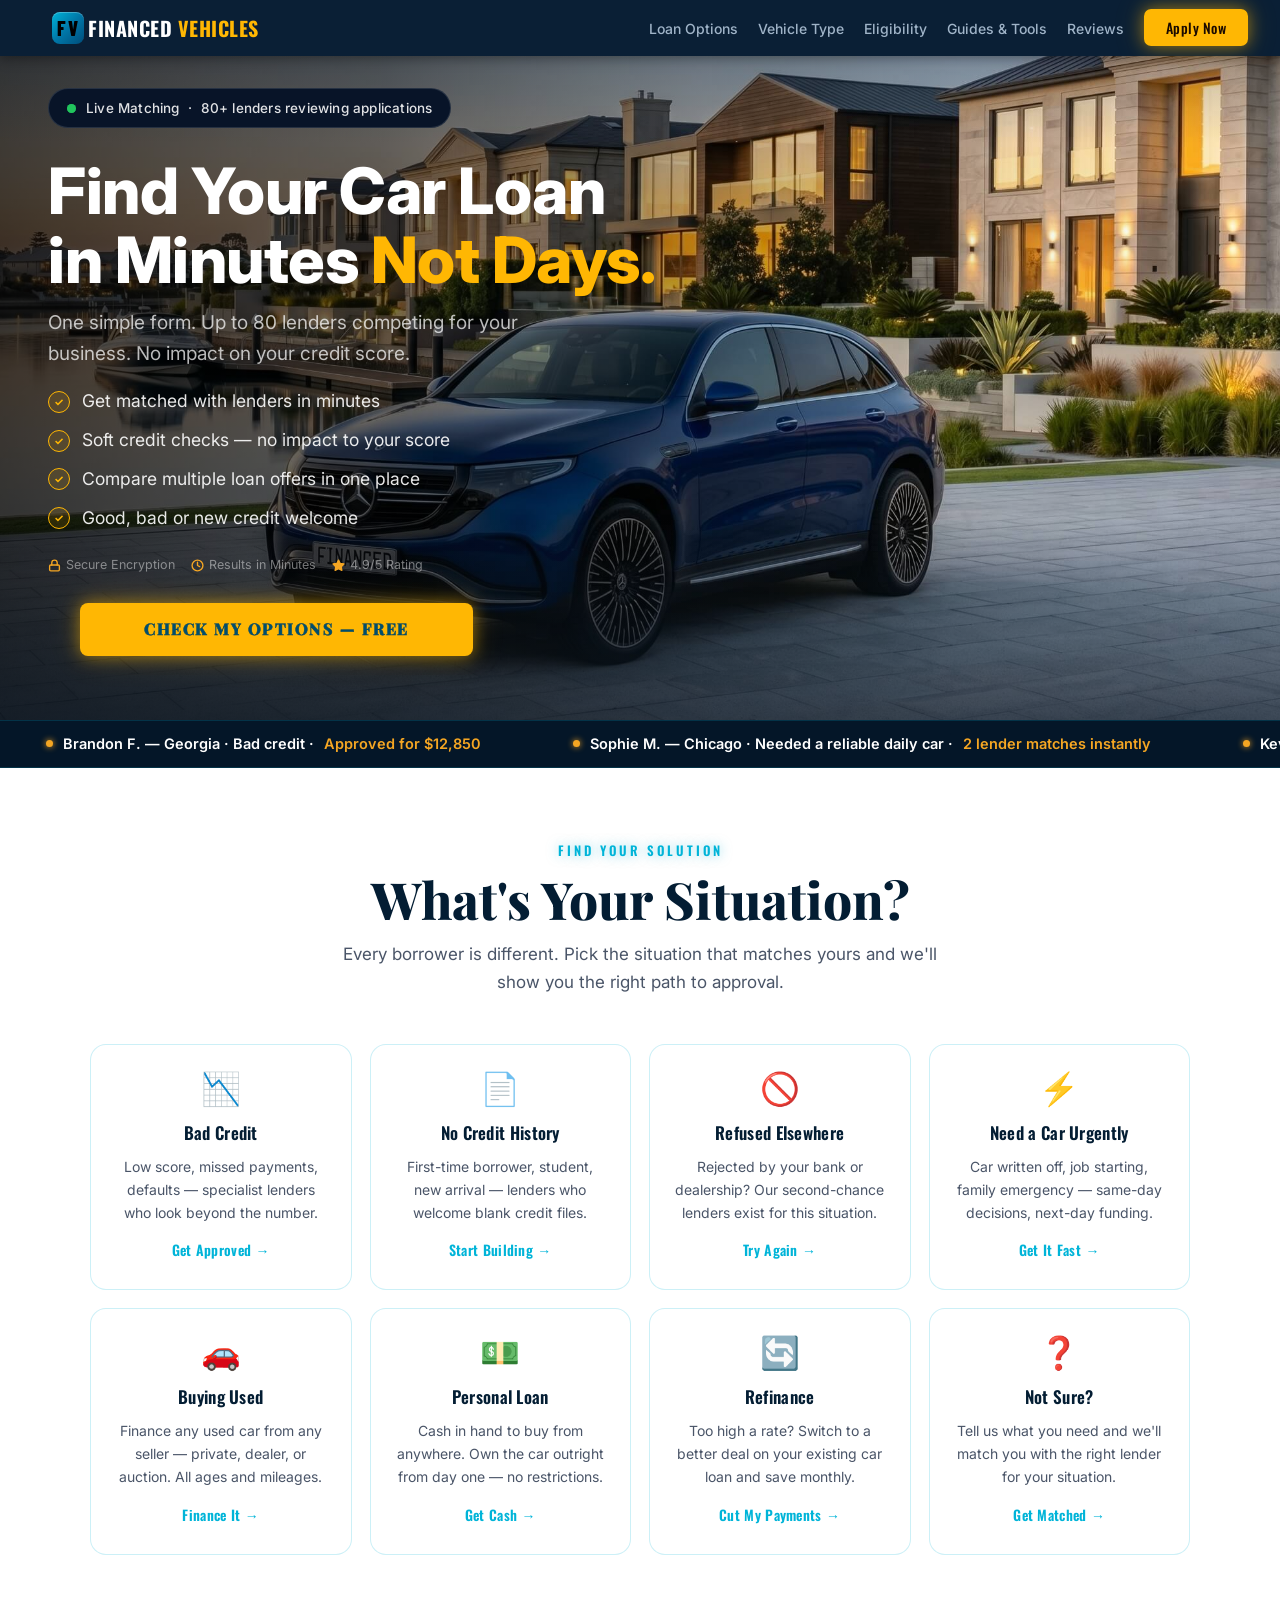
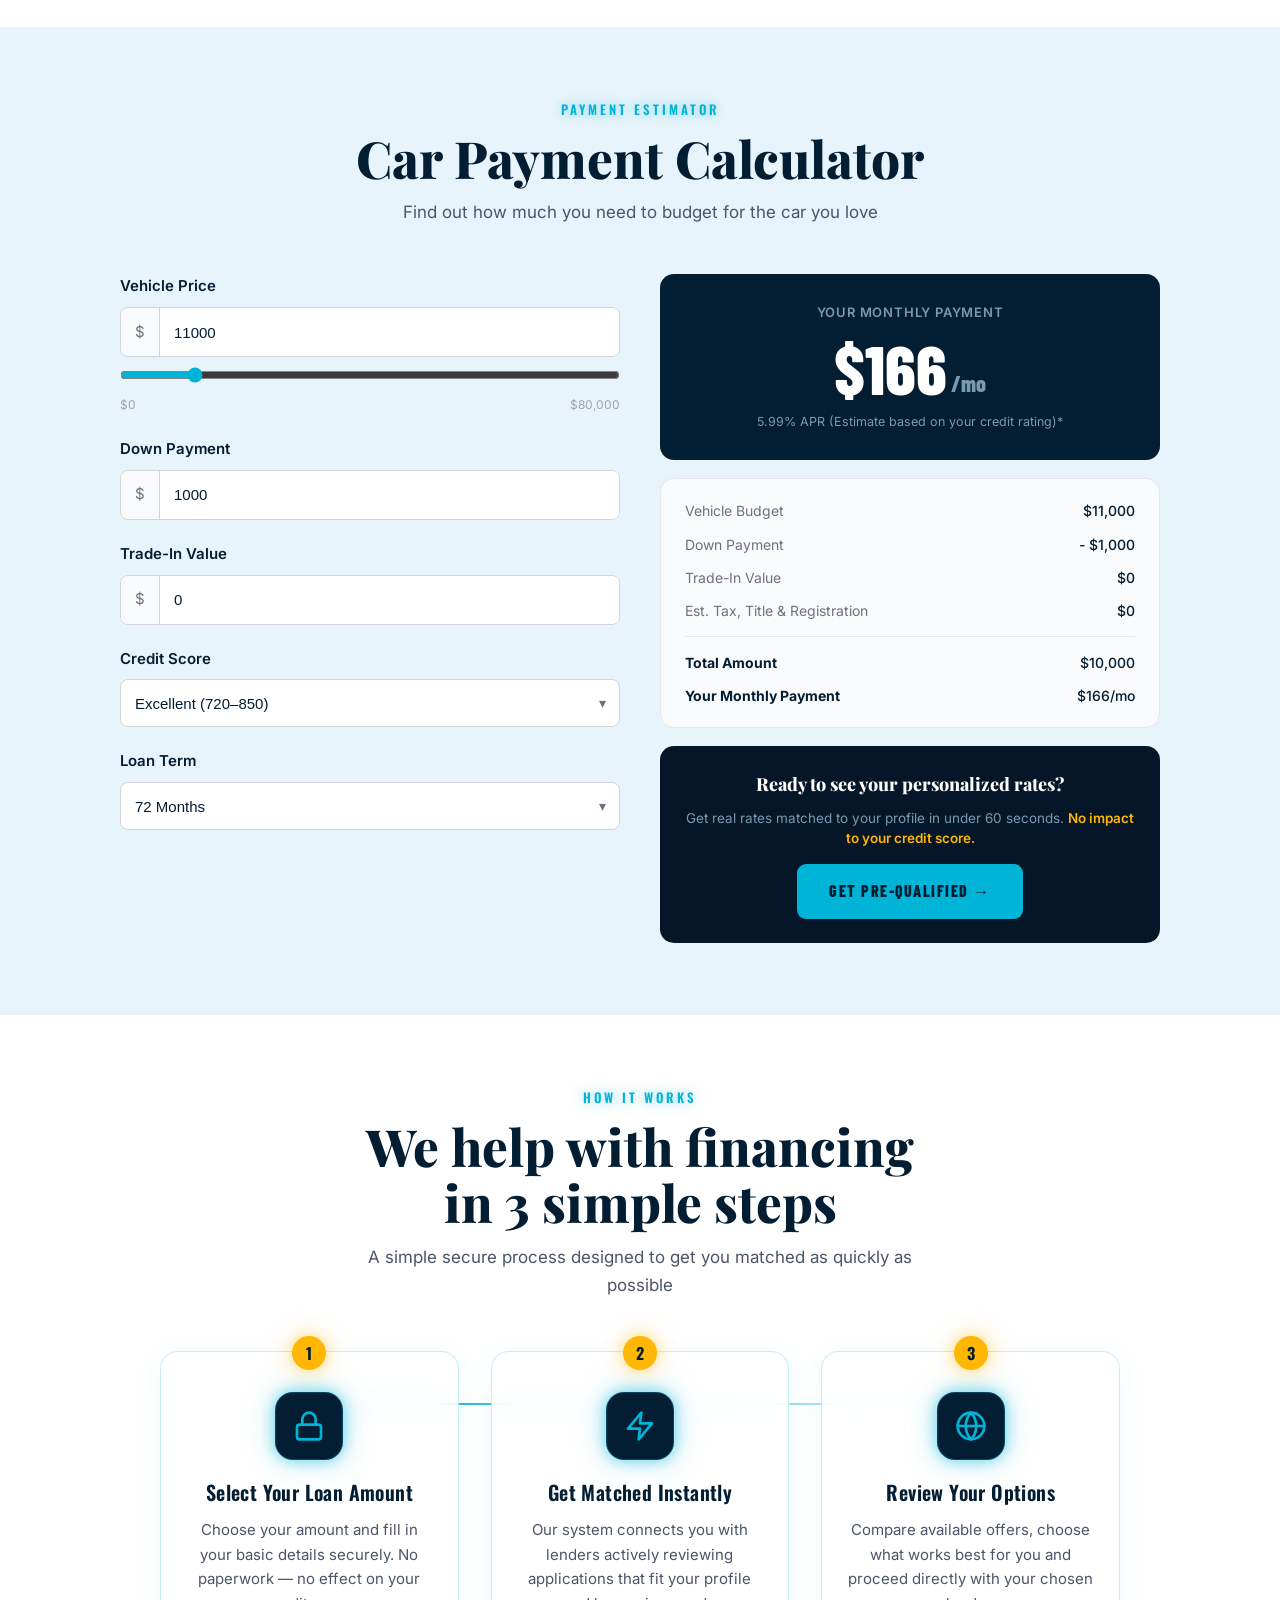
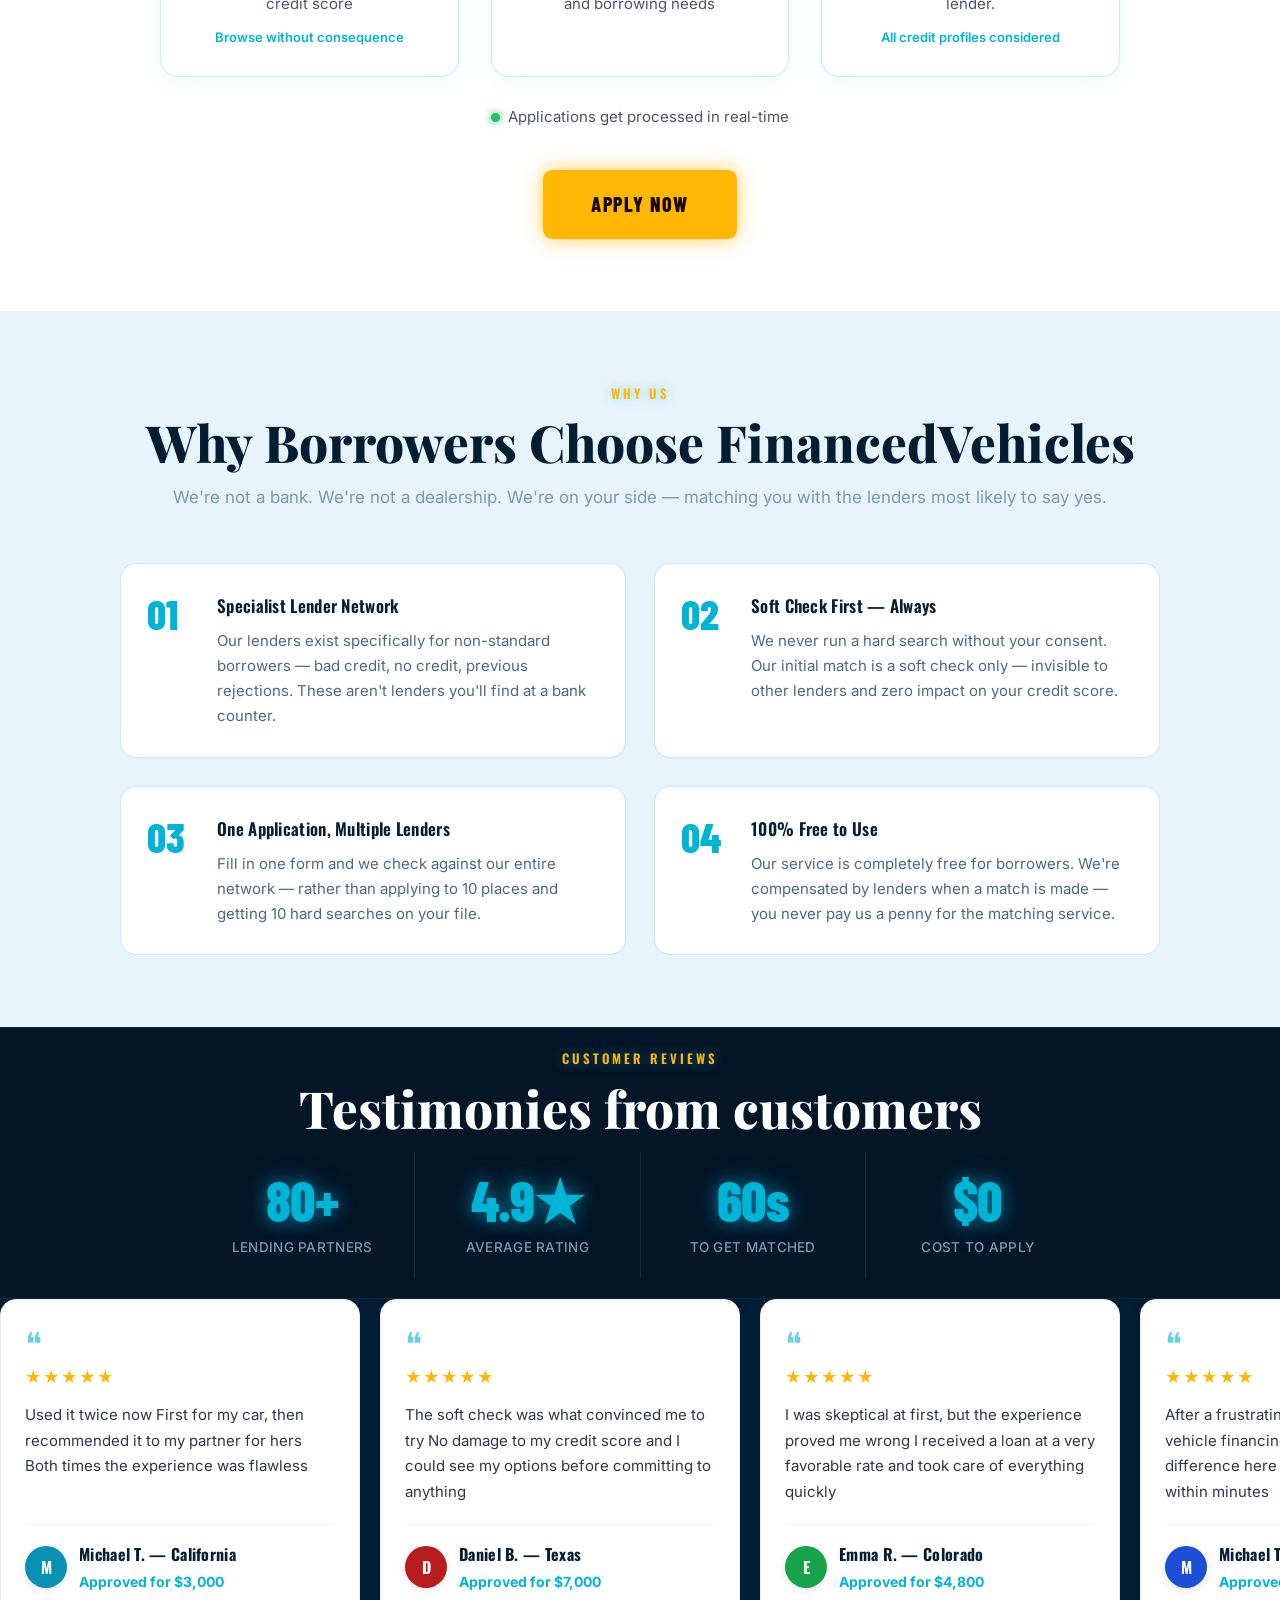
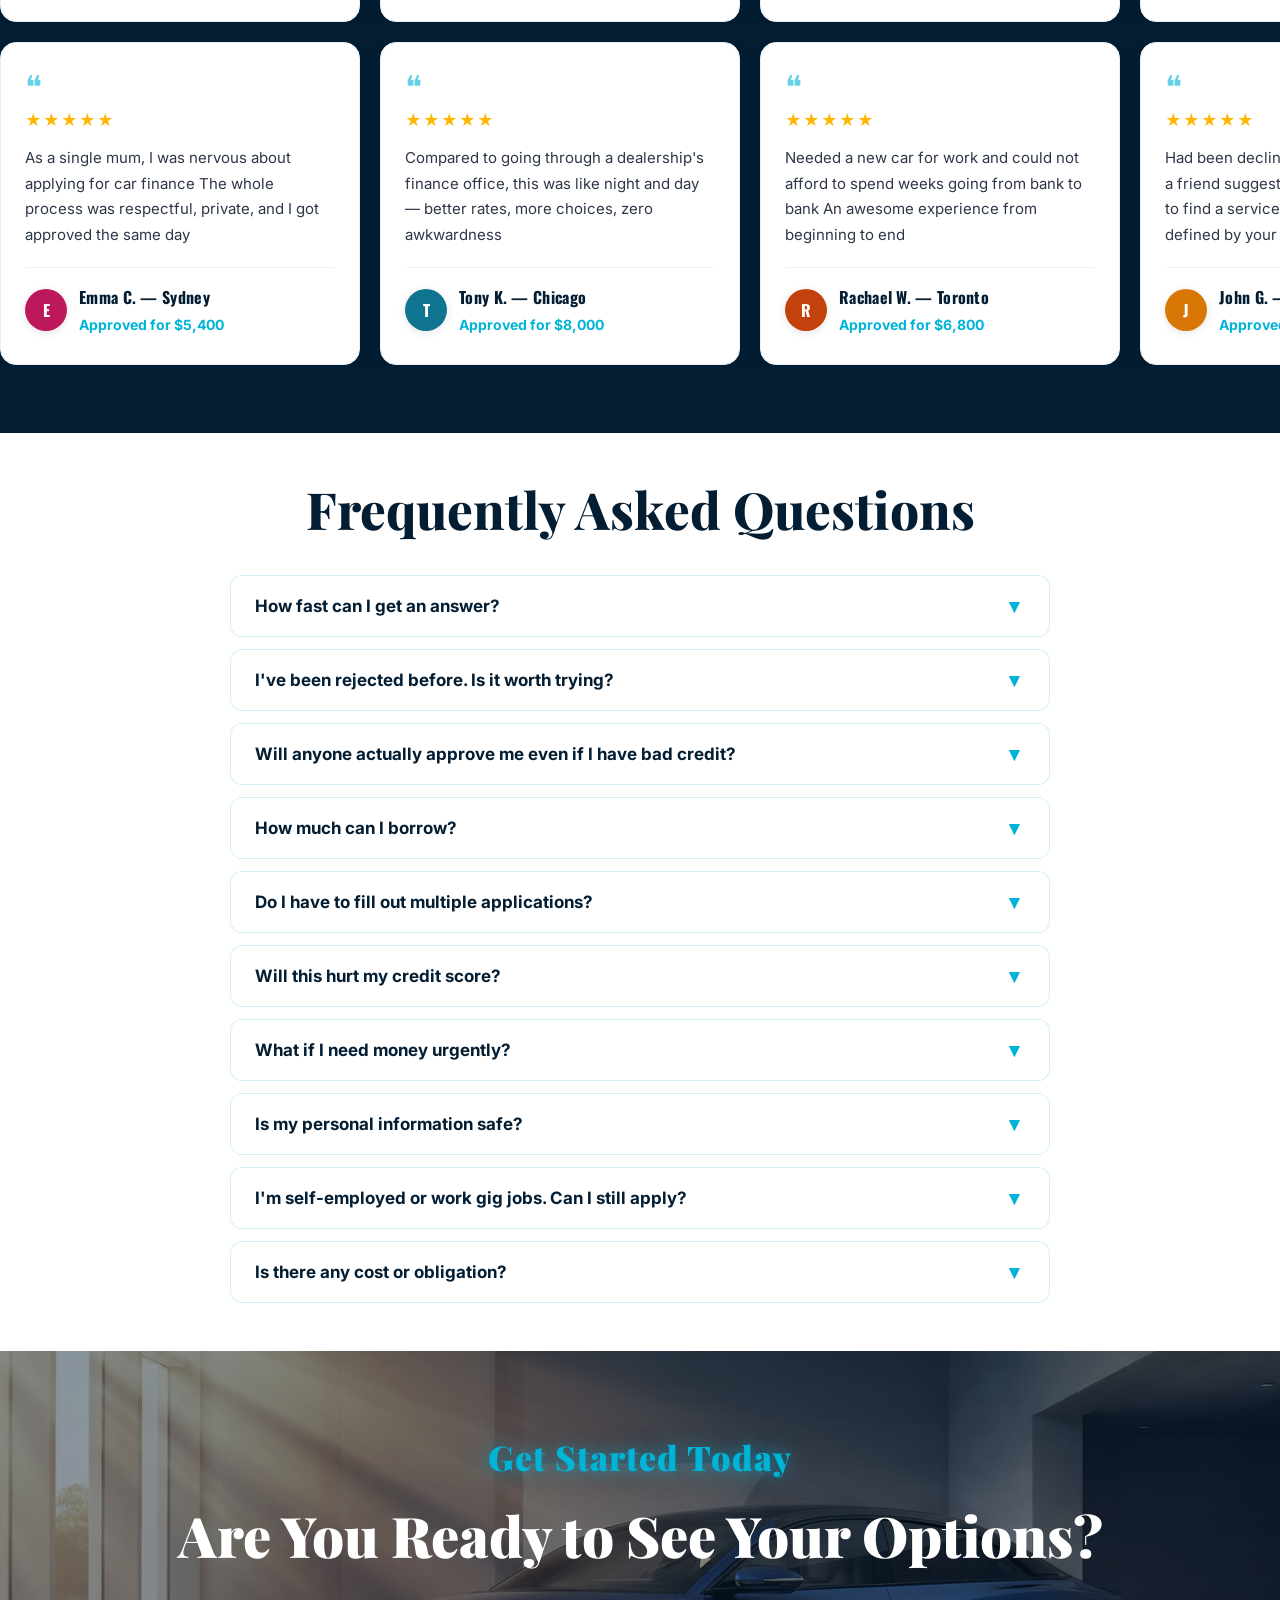
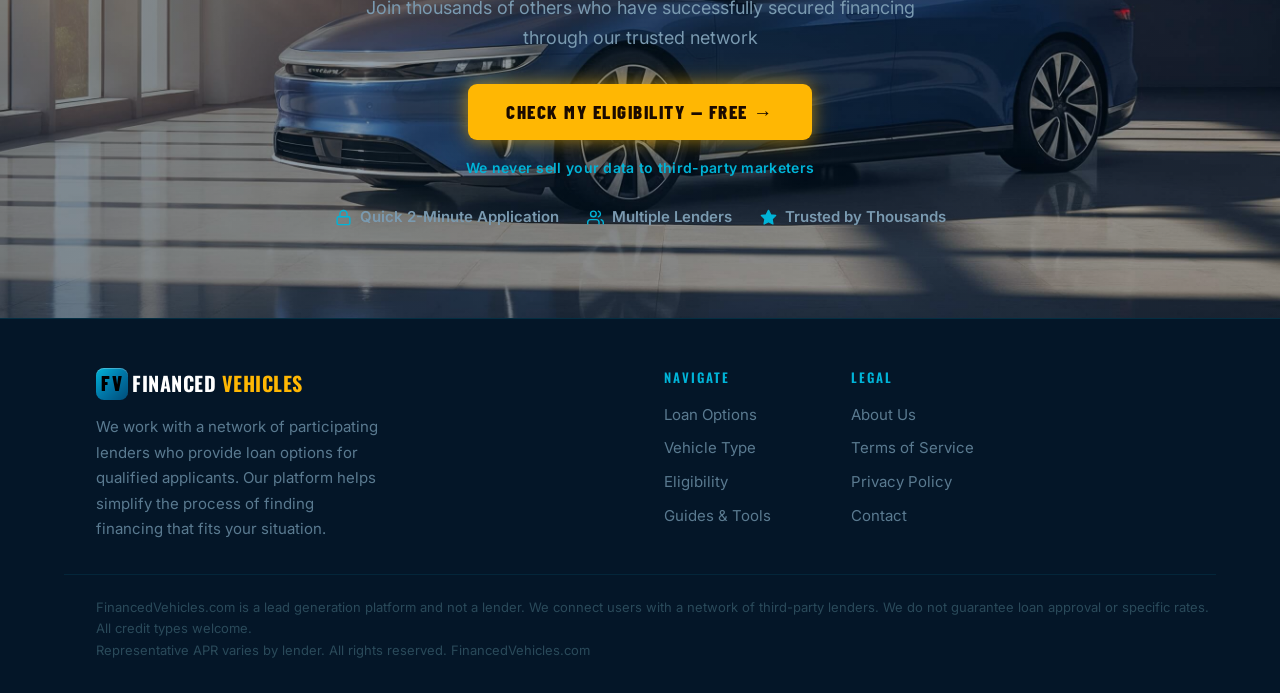
==== commit 1a2ade5c: "Replace shared assets, add blog, update nav Swap legacy shared.css/shared.js for styles.css and main" ====
--- a/index.html
+++ b/index.html
@@ -1,145 +1,231 @@
 <!DOCTYPE html>
 <html lang="en">
 <head>
-  <meta charset="UTF-8"/>
-  <meta name="viewport" content="width=device-width, initial-scale=1.0"/>
-  <title>FinancedVehicles — Car Finance for Every Situation | Get Approved Today</title>
-  <meta name="description" content="FinancedVehicles connects you with specialist car loan lenders — bad credit, no credit, after rejection, emergency, refinance, and more. Apply free in 60 seconds."/>
-  <link rel="canonical" href="https://financedvehicles.com/"/>
-  <meta property="og:title" content="FinancedVehicles — Car Finance for Every Situation"/>
-  <meta property="og:description" content="Specialist car loan lenders for bad credit, no credit, after rejection, emergency, and refinance. Apply free in 60 seconds."/>
-  <meta property="og:url" content="https://financedvehicles.com/"/>
-  <meta property="og:type" content="website"/>
-  <meta property="og:image" content="https://financedvehicles.com/assets/images/headers/luxury-car-loan-financing-sleek-vehicle.jpg"/>
-  <meta name="twitter:card" content="summary_large_image"/>
-  <meta name="twitter:title" content="FinancedVehicles — Car Finance for Every Situation"/>
-  <meta name="twitter:description" content="Bad credit? No credit? Rejected? Emergency? We connect you with specialist lenders who say yes."/>
-  <link rel="icon" href="/favicon.ico" type="image/x-icon"/>
-  <!-- Google tag (gtag.js) -->
-  <script async src="https://www.googletagmanager.com/gtag/js?id=G-Z3EX6JJ46B"></script>
-  <script>window.dataLayer=window.dataLayer||[];function gtag(){dataLayer.push(arguments)}gtag('js',new Date());gtag('config','G-Z3EX6JJ46B');</script>
-  <!-- Fonts -->
-  <link rel="preconnect" href="https://fonts.googleapis.com"/>
-  <link rel="preconnect" href="https://fonts.gstatic.com" crossorigin/>
-  <link href="https://fonts.googleapis.com/css2?family=Inter:wght@400;500;600;700&family=Oswald:wght@500;600;700;800&family=Playfair+Display:ital,wght@0,800;0,900;1,800&display=swap" rel="stylesheet"/>
-  <link rel="stylesheet" href="shared.css"/>
-  <!-- Schema Markup -->
-  <script type="application/ld+json">
-  {
-    "@context": "https://schema.org",
-    "@graph": [
-      {
-        "@type": "Organization",
-        "@id": "https://financedvehicles.com/#organization",
-        "name": "FinancedVehicles",
-        "url": "https://financedvehicles.com/",
-        "description": "FinancedVehicles is a free car loan matching service connecting borrowers with specialist vehicle finance lenders.",
-        "sameAs": []
-      },
-      {
-        "@type": "FinancialService",
-        "@id": "https://financedvehicles.com/#service",
-        "name": "FinancedVehicles Car Loan Matching",
-        "url": "https://financedvehicles.com/",
-        "description": "Free car loan matching service for bad credit, no credit, after rejection, emergency, and refinance situations.",
-        "provider": { "@id": "https://financedvehicles.com/#organization" }
-      },
-      {
-        "@type": "WebSite",
-        "@id": "https://financedvehicles.com/#website",
-        "url": "https://financedvehicles.com/",
-        "name": "FinancedVehicles",
-        "publisher": { "@id": "https://financedvehicles.com/#organization" }
+<meta charset="UTF-8"/>
+<meta name="viewport" content="width=device-width, initial-scale=1.0"/>
+<title>FinancedVehicles – Find Your Car Loan in Minutes</title>
+<!-- Google tag (gtag.js) -->
+<script async src="https://www.googletagmanager.com/gtag/js?id=G-Z3EX6JJ46B"></script>
+<script>
+  window.dataLayer = window.dataLayer || [];
+  function gtag(){dataLayer.push(arguments);}
+  gtag('js', new Date());
+  gtag('config', 'G-Z3EX6JJ46B');
+</script>
+<meta name="description" content="Compare car loan offers from 80+ lenders in minutes. All credit types welcome. Get approved for vehicle financing with competitive rates through FinancedVehicles."/>
+<link rel="canonical" href="https://financedvehicles.com/"/>
+<meta property="og:type" content="website"/>
+<meta property="og:url" content="https://financedvehicles.com/"/>
+<meta property="og:title" content="FinancedVehicles – Find Your Car Loan in Minutes"/>
+<meta property="og:description" content="Compare car loan offers from 80+ lenders in minutes. All credit types welcome. Get approved for vehicle financing with competitive rates."/>
+<meta property="og:image" content="https://financedvehicles.com/assets/images/headers/car-header.jpg"/>
+<meta name="twitter:card" content="summary_large_image"/>
+<meta name="twitter:title" content="FinancedVehicles – Find Your Car Loan in Minutes"/>
+<meta name="twitter:description" content="Compare car loan offers from 80+ lenders in minutes. All credit types welcome."/>
+<meta name="twitter:image" content="https://financedvehicles.com/assets/images/headers/car-header.jpg"/>
+<link rel="preconnect" href="https://fonts.googleapis.com"/>
+<link rel="preconnect" href="https://fonts.gstatic.com" crossorigin/>
+<link href="https://fonts.googleapis.com/css2?family=Playfair+Display:ital,wght@0,700;0,800;0,900;1,700;1,800&family=Inter:wght@400;500;600;700&family=Oswald:wght@500;600;700&family=Barlow+Condensed:wght@600;700;800&display=swap" rel="stylesheet"/>
+<link rel="stylesheet" href="styles.css"/>
+<link rel="icon" type="image/svg+xml" href="assets/favicon.svg"/>
+<script type="application/ld+json">
+{
+  "@context": "https://schema.org",
+  "@graph": [
+    {
+      "@type": "Organization",
+      "name": "FinancedVehicles",
+      "url": "https://financedvehicles.com",
+      "logo": "https://financedvehicles.com/assets/images/headers/car-header.jpg",
+      "description": "FinancedVehicles is a lead generation platform connecting borrowers with 80+ lending partners for vehicle financing.",
+      "contactPoint": {
+        "@type": "ContactPoint",
+        "contactType": "customer support",
+        "url": "https://financedvehicles.com/contact/"
       }
-    ]
-  }
-  </script>
+    },
+    {
+      "@type": "FinancialService",
+      "name": "FinancedVehicles",
+      "url": "https://financedvehicles.com",
+      "description": "Compare car loan offers from 80+ lenders in minutes. All credit types welcome.",
+      "serviceType": "Car Loan Comparison",
+      "areaServed": "US",
+      "hasOfferCatalog": {
+        "@type": "OfferCatalog",
+        "name": "Vehicle Financing Options",
+        "itemListElement": [
+          {"@type": "Offer", "itemOffered": {"@type": "Service", "name": "New Car Loans"}},
+          {"@type": "Offer", "itemOffered": {"@type": "Service", "name": "Used Car Loans"}},
+          {"@type": "Offer", "itemOffered": {"@type": "Service", "name": "Bad Credit Car Loans"}},
+          {"@type": "Offer", "itemOffered": {"@type": "Service", "name": "Refinancing"}}
+        ]
+      }
+    },
+    {
+      "@type": "WebSite",
+      "name": "FinancedVehicles",
+      "url": "https://financedvehicles.com"
+    }
+  ]
+}
+</script>
 </head>
 <body>
 
-<!-- NAV -->
-<nav class="site-nav" role="navigation" aria-label="Main navigation">
-  <a class="nav-logo" href="/">
+<nav id="mainNav">
+  <a class="nav-logo" href="javascript:void(0)" onclick="showPage('home');return false;">
     <div class="nav-logo-box">FV</div>
-    <span class="nav-logo-text">Financed<span class="logo-vehicles">Vehicles</span></span>
+    <span class="nav-logo-text">FINANCED <span class="logo-vehicles">VEHICLES</span></span>
   </a>
   <ul class="nav-links">
-    <li><a href="/" aria-current="page">Home</a></li>
-    <li><a href="bad-credit-car-loans/">Bad Credit</a></li>
-    <li><a href="no-credit-car-loans/">No Credit</a></li>
-    <li><a href="used-car-financing/">Used Cars</a></li>
-    <li><a href="refinance-car-loan/">Refinance</a></li>
-    <li><a href="about/">About</a></li>
-    <li><a class="nav-cta" href="#apply" data-open-quiz>Apply Now</a></li>
+    <li class="fv-dropdown-wrap">
+      <a href="javascript:void(0)" onclick="showPageAndScroll('home','loan-options');return false;" class="fv-dropdown-trigger">Loan Options</a>
+      <ul class="fv-dropdown">
+        <li><a href="bad-credit-car-loans/">Bad Credit Loan</a></li>
+        <li><a href="no-credit-car-loans/">First Time Borrowers</a></li>
+        <li><a href="emergency-car-loans/">Emergency Loan</a></li>
+      </ul>
+    </li>
+    <li class="fv-dropdown-wrap">
+      <a href="javascript:void(0)" onclick="showPageAndScroll('home','vehicle-type');return false;" class="fv-dropdown-trigger">Vehicle Type</a>
+      <ul class="fv-dropdown">
+        <li><a href="cars/">Cars</a></li>
+        <li><a href="motorcycle/">Motorcycle</a></li>
+        <li><a href="buses/">Buses</a></li>
+        <li><a href="trucks/">Trucks</a></li>
+      </ul>
+    </li>
+    <li><a href="javascript:void(0)" onclick="showPageAndScroll('home','eligibility');return false;">Eligibility</a></li>
+    <li><a href="javascript:void(0)" onclick="showPageAndScroll('home','guides');return false;">Guides &amp; Tools</a></li>
+    <li><a href="javascript:void(0)" onclick="showPageAndScroll('home','reviews');return false;">Reviews</a></li>
+    <li><a class="nav-cta" href="javascript:void(0)" onclick="showPageAndScroll('home','apply-now');return false;">Apply Now</a></li>
   </ul>
-  <button class="hamburger" onclick="toggleMenu()" aria-label="Open menu">
-    <span></span><span></span><span></span>
-  </button>
+  <button class="hamburger" onclick="toggleMenu()"><span></span><span></span><span></span></button>
 </nav>
-<div class="mobile-menu" role="navigation" aria-label="Mobile navigation">
-  <a href="/">Home</a>
-  <a href="bad-credit-car-loans/">Bad Credit Loans</a>
-  <a href="no-credit-car-loans/">No Credit Loans</a>
-  <a href="used-car-financing/">Used Car Financing</a>
-  <a href="after-rejection-car-loans/">After Rejection</a>
-  <a href="emergency-car-loans/">Emergency Loans</a>
-  <a href="personal-loan-for-car/">Personal Loan for Car</a>
-  <a href="refinance-car-loan/">Refinance</a>
-  <a href="about/">About</a>
-  <a class="nav-cta" href="#apply" data-open-quiz>Apply Now →</a>
+<div class="mobile-menu" id="mobileMenu">
+  <a href="javascript:void(0)" onclick="showPageAndScroll('home','loan-options');closeMobile();return false;">Loan Options</a>
+  <a href="javascript:void(0)" onclick="showPageAndScroll('home','vehicle-type');closeMobile();return false;">Vehicle Type</a>
+  <a href="javascript:void(0)" onclick="showPageAndScroll('home','eligibility');closeMobile();return false;">Eligibility</a>
+  <a href="javascript:void(0)" onclick="showPageAndScroll('home','guides');closeMobile();return false;">Guides &amp; Tools</a>
+  <a href="javascript:void(0)" onclick="showPageAndScroll('home','reviews');closeMobile();return false;">Reviews</a>
+  <a class="nav-cta" href="javascript:void(0)" onclick="scrollToId('apply-now');return false;">Apply Now</a>
 </div>
 
-<!-- HERO -->
-<section class="page-hero" aria-label="Homepage hero">
-  <div class="page-hero-bg">
-    <img src="assets/images/headers/luxury-car-loan-financing-sleek-vehicle.jpg" alt="Vehicle financing solutions for every credit situation" loading="eager" fetchpriority="high"/>
-  </div>
-  <div class="page-hero-content">
-    <div class="page-hero-label">
-      <span class="live-dot"></span> LENDERS REVIEWING APPLICATIONS NOW
-    </div>
-    <h1 style="letter-spacing:.5px;line-height:1.12">The Car Loan You Were<br><span class="accent">Told You Couldn't Get</span></h1>
-    <p class="page-hero-sub">Bad credit. No credit. Rejected before. Emergency. Whatever your situation — our specialist lender network was built for borrowers that mainstream banks turn away.</p>
-    <ul class="hero-bullets">
-      <li><span class="bi">✓</span> All credit scores considered — even 300s</li>
-      <li><span class="bi">✓</span> Soft check only — zero impact to your score</li>
-      <li><span class="bi">✓</span> Same-day decisions from real lenders</li>
-      <li><span class="bi">✓</span> 60 seconds to apply, 100% free</li>
+<!-- ═══════════════════════════════════════
+  NEW PDF-STYLE BANNER (NAV + HERO)
+═══════════════════════════════════════ -->
+
+
+<div class="fv-mob" id="fvMob">
+  <a href="javascript:void(0)" onclick="showPageAndScroll('home','loan-options');document.getElementById('fvMob').style.display='none';return false;">Loan Options</a>
+  <a href="javascript:void(0)" onclick="showPageAndScroll('home','vehicle-type');document.getElementById('fvMob').style.display='none';return false;">Vehicle Type</a>
+  <a href="javascript:void(0)" onclick="showPageAndScroll('home','eligibility');document.getElementById('fvMob').style.display='none';return false;">Eligibility</a>
+  <a href="javascript:void(0)" onclick="showPageAndScroll('home','guides');document.getElementById('fvMob').style.display='none';return false;">Guides &amp; Tools</a>
+  <a href="javascript:void(0)" onclick="showPageAndScroll('home','reviews');document.getElementById('fvMob').style.display='none';return false;">Reviews</a>
+  <a class="fv-nav-btn" href="javascript:void(0)" onclick="scrollToId('apply-now');return false;">Apply Now</a>
+</div>
+
+<!-- ─── SECTION 1: HERO BANNER ─── -->
+<div class="page active" id="page-home">
+<div class="fv-banner" id="hero-cta">
+  <div class="fv-banner-bg">
+    <img src="assets/images/headers/car-header.jpg" alt="Sleek luxury car against a deep blue background representing premium vehicle financing through FinancedVehicles"/>
+  </div>
+  <nav class="fv-nav">
+    <a class="fv-logo" href="javascript:void(0)" onclick="showPage('home');return false;">
+      <div class="fv-logo-box">FV</div>
+      <span class="fv-logo-text">FINANCED <span class="logo-vehicles">VEHICLES</span></span>
+    </a>
+    <ul class="fv-nav-links">
+      <li class="fv-dropdown-wrap">
+        <a href="javascript:void(0)" onclick="showPageAndScroll('home','loan-options');return false;" class="fv-dropdown-trigger">Loan Options</a>
+        <ul class="fv-dropdown">
+          <li><a href="bad-credit-car-loans/">Bad Credit Loan</a></li>
+          <li><a href="no-credit-car-loans/">First Time Borrowers</a></li>
+          <li><a href="emergency-car-loans/">Emergency Loan</a></li>
+        </ul>
+      </li>
+      <li><a href="javascript:void(0)" onclick="showPageAndScroll('home','vehicle-type');return false;">Vehicle Type</a></li>
+      <li><a href="javascript:void(0)" onclick="showPageAndScroll('home','eligibility');return false;">Eligibility</a></li>
+      <li><a href="javascript:void(0)" onclick="showPageAndScroll('home','guides');return false;">Guides &amp; Tools</a></li>
+      <li><a href="javascript:void(0)" onclick="showPageAndScroll('home','reviews');return false;">Reviews</a></li>
+      <li><a class="fv-nav-btn" href="javascript:void(0)" onclick="showPageAndScroll('home','apply-now');return false;">Apply Now</a></li>
     </ul>
-    <a class="btn-quiz-trigger gold" href="#apply" data-open-quiz>Check My Loan Options — Free →</a>
-    <div class="hero-trust">
-      <span class="trust-item">🔒 256-bit Secure</span>
-      <span class="trust-item">⚡ 60-Second Form</span>
-      <span class="trust-item">★★★★★ 4.8 / 5 Rating</span>
-    </div>
-  </div>
-</section>
-
-<!-- TICKER -->
-<div class="ticker-wrap" aria-hidden="true">
+    <button class="fv-hamburger" onclick="var m=document.getElementById('fvMob');m.style.display=m.style.display==='flex'?'none':'flex';" aria-label="Menu"><span></span><span></span><span></span></button>
+  </nav>
+  <div class="fv-hero">
+    <div style="display:inline-flex;align-items:center;gap:10px;background:#081428;border:1px solid rgba(255,255,255,0.12);border-radius:50px;padding:8px 18px;margin-bottom:12px;">
+      <span style="position:relative;width:9px;height:9px;flex-shrink:0;display:inline-flex;align-items:center;justify-content:center;">
+        <span style="position:absolute;width:9px;height:9px;border-radius:50%;background:#22c55e;animation:liveDotPulse 1.8s ease-in-out infinite;"></span>
+        <span style="position:absolute;width:9px;height:9px;border-radius:50%;background:#22c55e;animation:liveDotRipple 1.8s ease-out infinite;opacity:.6;"></span>
+      </span>
+      <span style="font-family:'Inter',sans-serif;font-size:13.5px;font-weight:500;color:rgba(255,255,255,0.88);letter-spacing:.2px;white-space:nowrap;font-size:clamp(9.5px,2.5vw,13.5px);">Live Matching &nbsp;·&nbsp; 80+ lenders reviewing applications</span>
+    </div>
+    <div style="height:16px"></div>
+    <h1>Find Your Car Loan<br>in Minutes <span class="fv-accent">Not Days.</span></h1>
+    <p class="fv-hero-sub">One simple form. Up to 80 lenders competing for your business. No impact on your credit score.</p>
+    <ul class="fv-bullets">
+      <li><span class="fv-bi" style="border-color:#ffb703;color:#ffb703;background:rgba(255,183,3,0.12)">✓</span> Get matched with lenders in minutes</li>
+      <li><span class="fv-bi" style="border-color:#ffb703;color:#ffb703;background:rgba(255,183,3,0.12)">✓</span> Soft credit checks — no impact to your score</li>
+      <li><span class="fv-bi" style="border-color:#ffb703;color:#ffb703;background:rgba(255,183,3,0.12)">✓</span> Compare multiple loan offers in one place</li>
+      <li><span class="fv-bi" style="border-color:#ffb703;color:#ffb703;background:rgba(255,183,3,0.12)">✓</span> Good, bad or new credit welcome</li>
+    </ul>
+    <div class="fv-trust" style="margin-top:14px;display:flex;align-items:center;gap:16px;flex-wrap:nowrap;white-space:nowrap">
+      <span class="fv-trust-item"><svg width="13" height="13" viewBox="0 0 24 24" fill="none" stroke="#f5a623" stroke-width="2.5" stroke-linecap="round" stroke-linejoin="round"><rect x="3" y="11" width="18" height="11" rx="2"/><path d="M7 11V7a5 5 0 0 1 10 0v4"/></svg> Secure Encryption</span>
+      <span class="fv-trust-item"><svg width="13" height="13" viewBox="0 0 24 24" fill="none" stroke="#f5a623" stroke-width="2.5" stroke-linecap="round" stroke-linejoin="round"><circle cx="12" cy="12" r="10"/><polyline points="12 6 12 12 16 14"/></svg> Results in Minutes</span>
+      <span class="fv-trust-item"><svg width="13" height="13" viewBox="0 0 24 24" fill="#f5a623" stroke="#f5a623" stroke-width="2.5" stroke-linecap="round" stroke-linejoin="round"><polygon points="12 2 15.09 8.26 22 9.27 17 14.14 18.18 21.02 12 17.77 5.82 21.02 7 14.14 2 9.27 8.91 8.26 12 2"/></svg> 4.9/5 Rating</span>
+    </div>
+    <div style="margin-top:28px;margin-left:32px;">
+      <a href="javascript:void(0)" class="fv-cta-btn" onclick="scrollToSection('apply-now');return false;">Check My Options — Free</a>
+    </div>
+  </div>
+</div>
+
+<!-- SCROLLING TICKER — immediately after hero, full width -->
+<div class="ticker-wrap" style="border-top:1px solid rgba(0,180,216,.18);border-bottom:1px solid rgba(0,180,216,.18)">
   <div class="ticker">
-    <div class="ticker-item"><span class="dot"></span> Marcus T. — credit score 541, approved for $9,200</div>
-    <div class="ticker-item"><span class="dot"></span> Layla R. — 3 bank rejections, approved here in 24 hours</div>
-    <div class="ticker-item"><span class="dot"></span> Aisha K. — new to country, zero credit history, $4,800 approved</div>
-    <div class="ticker-item"><span class="dot"></span> Daniel P. — post-bankruptcy, $4,200 funded</div>
-    <div class="ticker-item"><span class="dot"></span> Megan W. — refinanced, saving $187/month on same car</div>
-    <div class="ticker-item"><span class="dot"></span> Brian S. — car written off, replacement funded within 24 hours</div>
-    <div class="ticker-item"><span class="dot"></span> Rachel T. — personal loan, private sale car, $9,400</div>
-    <div class="ticker-item"><span class="dot"></span> Marcus T. — credit score 541, approved for $9,200</div>
-    <div class="ticker-item"><span class="dot"></span> Layla R. — 3 bank rejections, approved here in 24 hours</div>
-    <div class="ticker-item"><span class="dot"></span> Aisha K. — new to country, zero credit history, $4,800 approved</div>
-    <div class="ticker-item"><span class="dot"></span> Daniel P. — post-bankruptcy, $4,200 funded</div>
-    <div class="ticker-item"><span class="dot"></span> Megan W. — refinanced, saving $187/month on same car</div>
-    <div class="ticker-item"><span class="dot"></span> Brian S. — car written off, replacement funded within 24 hours</div>
-    <div class="ticker-item"><span class="dot"></span> Rachel T. — personal loan, private sale car, $9,400</div>
+    <div class="ticker-item"><span class="dot"></span> Brandon F. — Georgia · Bad credit · <span style="color:#f5a623">Approved for $12,850</span></div>
+    <div class="ticker-item"><span class="dot"></span> Sophie M. — Chicago · Needed a reliable daily car · <span style="color:#f5a623">2 lender matches instantly</span></div>
+    <div class="ticker-item"><span class="dot"></span> Kevin S. — Oregon · Negative equity · <span style="color:#f5a623">Matched for trade-in help</span></div>
+    <div class="ticker-item"><span class="dot"></span> Chloe S. — Rhode Island · High-interest refinance · <span style="color:#f5a623">Approved for 4.2% lower rate</span></div>
+    <div class="ticker-item"><span class="dot"></span> Andre P. — New Jersey · No credit history · <span style="color:#f5a623">Loan approved fast</span></div>
+    <div class="ticker-item"><span class="dot"></span> Justin C. — Colorado · Lease buyout · <span style="color:#f5a623">Found an $11,000 offer</span></div>
+    <div class="ticker-item"><span class="dot"></span> Megan A. — Arizona · Debt consolidation · <span style="color:#f5a623">Approved for $14,500</span></div>
+    <div class="ticker-item"><span class="dot"></span> Leo N. — Massachusetts · Upgrading to a luxury SUV · <span style="color:#f5a623">Found a $48,000 offer</span></div>
+    <div class="ticker-item"><span class="dot"></span> Elena G. — Michigan · Self-employed · <span style="color:#f5a623">Matched via bank statements</span></div>
+    <div class="ticker-item"><span class="dot"></span> Tyson K. — Colorado · Gig worker · <span style="color:#f5a623">2 excellent lender offers</span></div>
+    <div class="ticker-item"><span class="dot"></span> Rachel D. — North Carolina · Auto refinance · <span style="color:#f5a623">Saved $2,400 over loan term</span></div>
+    <div class="ticker-item"><span class="dot"></span> Liam W. — Ohio · Credit rebuilding · <span style="color:#f5a623">Found a $7,200 offer</span></div>
+    <div class="ticker-item"><span class="dot"></span> Maya J. — Pennsylvania · First-time student · <span style="color:#f5a623">Matched with no co-signer</span></div>
+    <div class="ticker-item"><span class="dot"></span> Robert H. — Michigan · Bad credit · <span style="color:#f5a623">Approved for $9,500</span></div>
+    <div class="ticker-item"><span class="dot"></span> Cassandra K. — Nevada · Replacing an old vehicle · <span style="color:#f5a623">Matched in 4 minutes</span></div>
+    <div class="ticker-item"><span class="dot"></span> Daniel P. — Texas · Used car · <span style="color:#f5a623">Found a $8,500 offer</span></div>
+    <!-- Duplicate for seamless loop -->
+    <div class="ticker-item"><span class="dot"></span> Brandon F. — Georgia · Bad credit · <span style="color:#f5a623">Approved for $12,850</span></div>
+    <div class="ticker-item"><span class="dot"></span> Sophie M. — Chicago · Needed a reliable daily car · <span style="color:#f5a623">2 lender matches instantly</span></div>
+    <div class="ticker-item"><span class="dot"></span> Kevin S. — Oregon · Negative equity · <span style="color:#f5a623">Matched for trade-in help</span></div>
+    <div class="ticker-item"><span class="dot"></span> Chloe S. — Rhode Island · High-interest refinance · <span style="color:#f5a623">Approved for 4.2% lower rate</span></div>
+    <div class="ticker-item"><span class="dot"></span> Andre P. — New Jersey · No credit history · <span style="color:#f5a623">Loan approved fast</span></div>
+    <div class="ticker-item"><span class="dot"></span> Justin C. — Colorado · Lease buyout · <span style="color:#f5a623">Found an $11,000 offer</span></div>
+    <div class="ticker-item"><span class="dot"></span> Megan A. — Arizona · Debt consolidation · <span style="color:#f5a623">Approved for $14,500</span></div>
+    <div class="ticker-item"><span class="dot"></span> Leo N. — Massachusetts · Upgrading to a luxury SUV · <span style="color:#f5a623">Found a $48,000 offer</span></div>
+    <div class="ticker-item"><span class="dot"></span> Elena G. — Michigan · Self-employed · <span style="color:#f5a623">Matched via bank statements</span></div>
+    <div class="ticker-item"><span class="dot"></span> Tyson K. — Colorado · Gig worker · <span style="color:#f5a623">2 excellent lender offers</span></div>
+    <div class="ticker-item"><span class="dot"></span> Rachel D. — North Carolina · Auto refinance · <span style="color:#f5a623">Saved $2,400 over loan term</span></div>
+    <div class="ticker-item"><span class="dot"></span> Liam W. — Ohio · Credit rebuilding · <span style="color:#f5a623">Found a $7,200 offer</span></div>
+    <div class="ticker-item"><span class="dot"></span> Maya J. — Pennsylvania · First-time student · <span style="color:#f5a623">Matched with no co-signer</span></div>
+    <div class="ticker-item"><span class="dot"></span> Robert H. — Michigan · Bad credit · <span style="color:#f5a623">Approved for $9,500</span></div>
+    <div class="ticker-item"><span class="dot"></span> Cassandra K. — Nevada · Replacing an old vehicle · <span style="color:#f5a623">Matched in 4 minutes</span></div>
+    <div class="ticker-item"><span class="dot"></span> Daniel P. — Texas · Used car · <span style="color:#f5a623">Found a $8,500 offer</span></div>
   </div>
 </div>
 
-<!-- SITUATION GRID — which page is right for you -->
-<section class="content-section" aria-label="Loan types">
+<!-- ─── SITUATION GRID ─── -->
+<section class="situation-section" id="vehicle-type">
   <div class="content-inner">
-    <div class="text-center" style="margin-bottom:10px">
-      <span class="section-label">FIND YOUR SOLUTION</span>
+    <div class="text-center">
+      <div class="section-label">FIND YOUR SOLUTION</div>
       <h2 class="section-title">What's Your Situation?</h2>
       <p class="section-sub">Every borrower is different. Pick the situation that matches yours and we'll show you the right path to approval.</p>
     </div>
@@ -147,19 +233,19 @@
       <a class="situation-card" href="bad-credit-car-loans/">
         <div class="s-emoji">📉</div>
         <h3>Bad Credit</h3>
-        <p>Low score, missed payments, defaults, or CCJs on your file — specialist lenders who look beyond the number.</p>
+        <p>Low score, missed payments, defaults — specialist lenders who look beyond the number.</p>
         <span class="s-cta">Get Approved →</span>
       </a>
       <a class="situation-card" href="no-credit-car-loans/">
-        <div class="s-emoji">🆕</div>
+        <div class="s-emoji">📄</div>
         <h3>No Credit History</h3>
-        <p>First-time borrower, student, new arrival — we have lenders who welcome blank credit files.</p>
+        <p>First-time borrower, student, new arrival — lenders who welcome blank credit files.</p>
         <span class="s-cta">Start Building →</span>
       </a>
       <a class="situation-card" href="after-rejection-car-loans/">
         <div class="s-emoji">🚫</div>
         <h3>Refused Elsewhere</h3>
-        <p>Rejected by your bank or a dealership? Our second-chance lenders exist for exactly this situation.</p>
+        <p>Rejected by your bank or dealership? Our second-chance lenders exist for this situation.</p>
         <span class="s-cta">Try Again →</span>
       </a>
       <a class="situation-card" href="emergency-car-loans/">
@@ -183,26 +269,176 @@
       <a class="situation-card" href="refinance-car-loan/">
         <div class="s-emoji">🔄</div>
         <h3>Refinance</h3>
-        <p>Too high a rate or payment? Switch to a better deal on your existing car loan and save monthly.</p>
+        <p>Too high a rate? Switch to a better deal on your existing car loan and save monthly.</p>
         <span class="s-cta">Cut My Payments →</span>
       </a>
-      <a class="situation-card" href="#apply" data-open-quiz>
-        <div class="s-emoji">✅</div>
+      <a class="situation-card" href="javascript:void(0)" onclick="scrollToSection('apply-now');return false;">
+        <div class="s-emoji">❓</div>
         <h3>Not Sure?</h3>
-        <p>Tell us what you need and we'll match you with the right lender for your situation automatically.</p>
+        <p>Tell us what you need and we'll match you with the right lender for your situation.</p>
         <span class="s-cta">Get Matched →</span>
       </a>
     </div>
   </div>
 </section>
 
-<!-- WHY FINANCEDVEHICLES -->
-<section class="win-strip" aria-label="Why choose us">
+<!-- ─── CAR PAYMENT CALCULATOR ─── -->
+<section class="calc-section" id="calculator">
+  <div class="calc-inner">
+    <div class="calc-header">
+      <div class="section-label">PAYMENT ESTIMATOR</div>
+      <h2 class="section-title">Car Payment Calculator</h2>
+      <p class="section-sub">Find out how much you need to budget for the car you love</p>
+    </div>
+    <div class="calc-grid">
+      <!-- LEFT: Inputs -->
+      <div class="calc-inputs">
+        <div class="calc-field">
+          <label>Vehicle Price</label>
+          <div class="calc-input-wrap">
+            <span class="calc-prefix">$</span>
+            <input type="number" id="calc-price" value="11000" min="0" max="150000" step="500"/>
+          </div>
+          <input type="range" id="calc-price-slider" min="0" max="80000" step="500" value="11000" class="calc-slider"/>
+          <div class="calc-range-labels"><span>$0</span><span>$80,000</span></div>
+        </div>
+        <div class="calc-field">
+          <label>Down Payment</label>
+          <div class="calc-input-wrap">
+            <span class="calc-prefix">$</span>
+            <input type="number" id="calc-down" value="1000" min="0" step="100"/>
+          </div>
+        </div>
+        <div class="calc-field">
+          <label>Trade-In Value</label>
+          <div class="calc-input-wrap">
+            <span class="calc-prefix">$</span>
+            <input type="number" id="calc-tradein" value="0" min="0" step="100"/>
+          </div>
+        </div>
+        <div class="calc-field">
+          <label>Credit Score</label>
+          <div class="calc-select-wrap">
+            <select id="calc-credit">
+              <option value="5.99">Excellent (720–850)</option>
+              <option value="7.99">Good (690–719)</option>
+              <option value="11.99">Fair (630–689)</option>
+              <option value="15.99">Poor (580–629)</option>
+              <option value="19.99">Bad (Below 580)</option>
+            </select>
+          </div>
+        </div>
+        <div class="calc-field">
+          <label>Loan Term</label>
+          <div class="calc-select-wrap">
+            <select id="calc-term">
+              <option value="24">24 Months</option>
+              <option value="36">36 Months</option>
+              <option value="48">48 Months</option>
+              <option value="60">60 Months</option>
+              <option value="72" selected>72 Months</option>
+            </select>
+          </div>
+        </div>
+      </div>
+      <!-- RIGHT: Results -->
+      <div class="calc-results">
+        <div class="calc-monthly-box">
+          <div class="calc-monthly-label">Your Monthly Payment</div>
+          <div class="calc-monthly-amount"><span id="calc-result">$180</span><span class="calc-mo">/mo</span></div>
+          <div class="calc-apr-note" id="calc-apr-note">5.99% APR (Estimate based on your credit rating)*</div>
+        </div>
+        <div class="calc-breakdown">
+          <div class="calc-row"><span>Vehicle Budget</span><span id="calc-b-price">$11,000</span></div>
+          <div class="calc-row"><span>Down Payment</span><span id="calc-b-down">- $1,000</span></div>
+          <div class="calc-row"><span>Trade-In Value</span><span id="calc-b-tradein">$0</span></div>
+          <div class="calc-row"><span>Est. Tax, Title &amp; Registration</span><span>$0</span></div>
+          <div class="calc-divider"></div>
+          <div class="calc-row calc-total"><span>Total Amount</span><span id="calc-b-total">$10,000</span></div>
+          <div class="calc-row calc-total"><span>Your Monthly Payment</span><span id="calc-b-monthly">$180/mo</span></div>
+        </div>
+        <div class="calc-cta-box">
+          <div class="calc-cta-title">Ready to see your personalized rates?</div>
+          <p class="calc-cta-sub">Get real rates matched to your profile in under 60 seconds. <span style="color:var(--amber);font-weight:600">No impact to your credit score.</span></p>
+          <a class="calc-cta-btn" href="https://superpersonalfinder.com/?aff143428" target="_blank" rel="noopener">GET PRE-QUALIFIED →</a>
+        </div>
+      </div>
+    </div>
+  </div>
+</section>
+<script>
+(function(){
+  function fmt(n){return'$'+Math.round(n).toLocaleString();}
+  function calc(){
+    var price=parseFloat(document.getElementById('calc-price').value)||0;
+    var down=parseFloat(document.getElementById('calc-down').value)||0;
+    var tradein=parseFloat(document.getElementById('calc-tradein').value)||0;
+    var apr=parseFloat(document.getElementById('calc-credit').value);
+    var term=parseInt(document.getElementById('calc-term').value);
+    var principal=Math.max(0,price-down-tradein);
+    var r=apr/100/12;
+    var monthly=r===0?principal/term:principal*r*Math.pow(1+r,term)/(Math.pow(1+r,term)-1);
+    document.getElementById('calc-result').textContent=fmt(monthly);
+    document.getElementById('calc-b-monthly').textContent=fmt(monthly)+'/mo';
+    document.getElementById('calc-apr-note').textContent=apr+'% APR (Estimate based on your credit rating)*';
+    document.getElementById('calc-b-price').textContent=fmt(price);
+    document.getElementById('calc-b-down').textContent='- '+fmt(down);
+    document.getElementById('calc-b-tradein').textContent=fmt(tradein);
+    document.getElementById('calc-b-total').textContent=fmt(principal);
+    document.getElementById('calc-price-slider').value=Math.min(price,80000);
+  }
+  document.getElementById('calc-price').addEventListener('input',calc);
+  document.getElementById('calc-price-slider').addEventListener('input',function(){
+    document.getElementById('calc-price').value=this.value;calc();
+  });
+  document.getElementById('calc-down').addEventListener('input',calc);
+  document.getElementById('calc-tradein').addEventListener('input',calc);
+  document.getElementById('calc-credit').addEventListener('change',calc);
+  document.getElementById('calc-term').addEventListener('change',calc);
+  calc();
+})();
+</script>
+
+<!-- ─── SECTION 3: HOW IT WORKS ─── -->
+<section class="steps-section" id="how-it-works">
+  <div class="section-label">How It Works</div>
+  <h2 class="section-title">We help with financing<br>in 3 simple steps</h2>
+  <p class="section-sub">A simple secure process designed to get you matched as quickly as possible</p>
+  <div class="steps-grid">
+    <div class="step-card">
+      <div class="step-num-badge">1</div>
+      <div class="step-icon"><svg viewBox="0 0 24 24"><rect x="3" y="11" width="18" height="11" rx="2"/><path d="M7 11V7a5 5 0 0 1 10 0v4"/></svg></div>
+      <h3>Select Your Loan Amount</h3>
+      <p>Choose your amount and fill in your basic details securely. No paperwork — no effect on your credit score</p>
+      <div class="step-note">Browse without consequence</div>
+    </div>
+    <div class="step-card">
+      <div class="step-num-badge">2</div>
+      <div class="step-icon"><svg viewBox="0 0 24 24"><path d="M13 2L3 14h9l-1 8 10-12h-9l1-8z"/></svg></div>
+      <h3>Get Matched Instantly</h3>
+      <p>Our system connects you with lenders actively reviewing applications that fit your profile and borrowing needs</p>
+    </div>
+    <div class="step-card">
+      <div class="step-num-badge">3</div>
+      <div class="step-icon"><svg viewBox="0 0 24 24"><circle cx="12" cy="12" r="10"/><line x1="2" y1="12" x2="22" y2="12"/><path d="M12 2a15.3 15.3 0 0 1 4 10 15.3 15.3 0 0 1-4 10 15.3 15.3 0 0 1-4-10 15.3 15.3 0 0 1 4-10z"/></svg></div>
+      <h3>Review Your Options</h3>
+      <p>Compare available offers, choose what works best for you and proceed directly with your chosen lender.</p>
+      <div class="step-note">All credit profiles considered</div>
+    </div>
+  </div>
+  <div class="steps-realtime"><span class="dot"></span> Applications get processed in real-time</div>
+  <div style="text-align:center;margin-top:40px">
+    <a class="hero-btn" href="javascript:void(0)" onclick="scrollToSection('apply-now');return false;" style="background:var(--amber);padding:18px 48px;font-size:20px;color:#1a0a00">Apply Now</a>
+  </div>
+</section>
+
+<!-- ─── WHY FINANCEDVEHICLES ─── -->
+<section class="win-strip">
   <div class="content-inner">
-    <div class="text-center" style="margin-bottom:10px">
-      <span class="section-label">WHY US</span>
+    <div class="text-center">
+      <div class="section-label" style="color:var(--amber)">WHY US</div>
       <h2 class="section-title">Why Borrowers Choose FinancedVehicles</h2>
-      <p class="section-sub">We're not a bank. We're not a dealership. We're on your side — matching you with the lenders most likely to say yes.</p>
+      <p class="section-sub" style="color:#7a9ab0">We're not a bank. We're not a dealership. We're on your side — matching you with the lenders most likely to say yes.</p>
     </div>
     <div class="win-grid">
       <div class="win-item">
@@ -223,7 +459,7 @@
         <div class="win-num">03</div>
         <div>
           <h4>One Application, Multiple Lenders</h4>
-          <p>You fill in one form and we check against our entire network — rather than you applying to 10 places and getting 10 hard searches on your file.</p>
+          <p>Fill in one form and we check against our entire network — rather than applying to 10 places and getting 10 hard searches on your file.</p>
         </div>
       </div>
       <div class="win-item">
@@ -237,140 +473,8 @@
   </div>
 </section>
 
-<!-- HOW IT WORKS -->
-<section class="how-section" aria-label="How it works">
-  <div class="how-inner">
-    <div class="text-center">
-      <span class="section-label">THE PROCESS</span>
-      <h2 class="section-title">How FinancedVehicles Works</h2>
-      <p class="section-sub">We've made the process as simple as possible — because getting a car loan should be fast, not stressful.</p>
-    </div>
-    <div class="formula-box">
-      <p style="color:rgba(255,255,255,.55);font-size:14px;margin-bottom:4px">Our three-step formula</p>
-      <h3 style="font-family:'Playfair Display',serif;font-size:22px;font-weight:800;color:#fff;margin-bottom:8px">Apply → Match → Drive</h3>
-      <div class="formula-steps">
-        <div class="f-step">
-          <div class="f-num">1</div>
-          <h4>60-Second Form</h4>
-          <p>Your income, loan amount,<br>and basic details</p>
-        </div>
-        <div class="f-arrow">→</div>
-        <div class="f-step">
-          <div class="f-num">2</div>
-          <h4>Soft Check & Match</h4>
-          <p>We find lenders likely<br>to approve you</p>
-        </div>
-        <div class="f-arrow">→</div>
-        <div class="f-step">
-          <div class="f-num">3</div>
-          <h4>Get Funded</h4>
-          <p>Accept your offer,<br>receive funds in 24hr</p>
-        </div>
-        <div class="f-arrow">→</div>
-        <div class="f-step">
-          <div class="f-num">4</div>
-          <h4>Buy Your Car</h4>
-          <p>Pay the seller and<br>drive away</p>
-        </div>
-      </div>
-      <a class="btn-quiz-trigger" href="#apply" data-open-quiz>Start My Application →</a>
-    </div>
-  </div>
-</section>
-
-<!-- STAT STRIP -->
-<div class="stat-strip">
-  <div class="stat-strip-inner">
-    <div class="stat-item"><div class="stat-num">92%</div><div class="stat-label">Applicants successfully<br>matched to a lender</div></div>
-    <div class="stat-item"><div class="stat-num">300+</div><div class="stat-label">Lowest credit score<br>we've helped approve</div></div>
-    <div class="stat-item"><div class="stat-num">24hr</div><div class="stat-label">Average time<br>to funding</div></div>
-    <div class="stat-item"><div class="stat-num">Free</div><div class="stat-label">Cost to borrowers<br>for our service</div></div>
-  </div>
-</div>
-
-<!-- TESTIMONIALS -->
-<section class="testimonials-section" aria-label="Customer testimonials">
-  <span class="section-label">REAL RESULTS</span>
-  <h2 class="section-title">Thousands Approved — Here Are a Few</h2>
-  <!-- Row 1 -->
-  <div class="testimonials-row">
-    <div class="testimonials-track row1">
-      <div class="t-card"><div class="t-quote">❝</div><div class="t-stars">★★★★★</div><p class="t-text">I had a 512 credit score and two late payments. Within an hour I had an approval for $7,000. I genuinely didn't believe it would work.</p><div class="t-author-row"><div class="t-avatar" style="background:#0077a8;color:#fff">M</div><div><div class="t-author-name">Marcus T. — Houston, TX</div><div class="t-approved">Approved: $7,000</div></div></div></div>
-      <div class="t-card"><div class="t-quote">❝</div><div class="t-stars">★★★★★</div><p class="t-text">Three banks said no in one week. Applied here and got matched the same evening. $5,500 funded next morning.</p><div class="t-author-row"><div class="t-avatar" style="background:#be185d;color:#fff">L</div><div><div class="t-author-name">Layla R. — Atlanta, GA</div><div class="t-approved">Approved: $5,500</div></div></div></div>
-      <div class="t-card"><div class="t-quote">❝</div><div class="t-stars">★★★★★</div><p class="t-text">Moved from Nigeria 8 months ago. Zero credit history. Got a car loan and now I'm building a credit score for the first time.</p><div class="t-author-row"><div class="t-avatar" style="background:#047857;color:#fff">A</div><div><div class="t-author-name">Aisha K. — Dallas, TX</div><div class="t-approved">Approved: $4,800</div></div></div></div>
-      <div class="t-card"><div class="t-quote">❝</div><div class="t-stars">★★★★★</div><p class="t-text">Got my original loan through a dealership at 21% APR. Refinanced here at 10.2% and now save $187 every single month on the same car.</p><div class="t-author-row"><div class="t-avatar" style="background:#7c3aed;color:#fff">M</div><div><div class="t-author-name">Mark W. — Kansas City, MO</div><div class="t-approved">Saving: $187/month</div></div></div></div>
-      <div class="t-card"><div class="t-quote">❝</div><div class="t-stars">★★★★★</div><p class="t-text">Car written off Monday, new one funded Tuesday. I couldn't wait for the insurance. Fast doesn't even cover it.</p><div class="t-author-row"><div class="t-avatar" style="background:#b45309;color:#fff">B</div><div><div class="t-author-name">Brian S. — Detroit, MI</div><div class="t-approved">Approved: $7,500</div></div></div></div>
-      <!-- duplicate row -->
-      <div class="t-card"><div class="t-quote">❝</div><div class="t-stars">★★★★★</div><p class="t-text">I had a 512 credit score and two late payments. Within an hour I had an approval for $7,000. I genuinely didn't believe it would work.</p><div class="t-author-row"><div class="t-avatar" style="background:#0077a8;color:#fff">M</div><div><div class="t-author-name">Marcus T. — Houston, TX</div><div class="t-approved">Approved: $7,000</div></div></div></div>
-      <div class="t-card"><div class="t-quote">❝</div><div class="t-stars">★★★★★</div><p class="t-text">Three banks said no in one week. Applied here and got matched the same evening. $5,500 funded next morning.</p><div class="t-author-row"><div class="t-avatar" style="background:#be185d;color:#fff">L</div><div><div class="t-author-name">Layla R. — Atlanta, GA</div><div class="t-approved">Approved: $5,500</div></div></div></div>
-      <div class="t-card"><div class="t-quote">❝</div><div class="t-stars">★★★★★</div><p class="t-text">Moved from Nigeria 8 months ago. Zero credit history. Got a car loan and now I'm building a credit score for the first time.</p><div class="t-author-row"><div class="t-avatar" style="background:#047857;color:#fff">A</div><div><div class="t-author-name">Aisha K. — Dallas, TX</div><div class="t-approved">Approved: $4,800</div></div></div></div>
-    </div>
-  </div>
-  <!-- Row 2 (scrolls opposite direction) -->
-  <div class="testimonials-row">
-    <div class="testimonials-track row2">
-      <div class="t-card"><div class="t-quote">❝</div><div class="t-stars">★★★★★</div><p class="t-text">Self-employed with irregular income — every bank made me feel like a criminal. Here I was approved same day. The difference is night and day.</p><div class="t-author-row"><div class="t-avatar" style="background:#0077a8;color:#fff">J</div><div><div class="t-author-name">James O. — Phoenix, AZ</div><div class="t-approved">Approved: $6,800</div></div></div></div>
-      <div class="t-card"><div class="t-quote">❝</div><div class="t-stars">★★★★★</div><p class="t-text">Single mum, bad credit from a difficult few years. Process was respectful, private, and I got approved the same day.</p><div class="t-author-row"><div class="t-avatar" style="background:#be185d;color:#fff">E</div><div><div class="t-author-name">Emma C. — Miami, FL</div><div class="t-approved">Approved: $5,400</div></div></div></div>
-      <div class="t-card"><div class="t-quote">❝</div><div class="t-stars">★★★★★</div><p class="t-text">Found a car on Facebook Marketplace — private sale. Needed cash. Personal loan approved for $9,400 and bought it the next day.</p><div class="t-author-row"><div class="t-avatar" style="background:#047857;color:#fff">R</div><div><div class="t-author-name">Rachel T. — Denver, CO</div><div class="t-approved">Approved: $9,400</div></div></div></div>
-      <div class="t-card"><div class="t-quote">❝</div><div class="t-stars">★★★★★</div><p class="t-text">Discharged from bankruptcy 3 months ago. Got approved for $4,200 and now I'm rebuilding my credit with every payment.</p><div class="t-author-row"><div class="t-avatar" style="background:#7c3aed;color:#fff">D</div><div><div class="t-author-name">Daniel P. — Chicago, IL</div><div class="t-approved">Approved: $4,200</div></div></div></div>
-      <div class="t-card"><div class="t-quote">❝</div><div class="t-stars">★★★★★</div><p class="t-text">Needed the car for a new job starting Monday. Applied Sunday evening. Money was in my account Monday morning. Made it to work on day one.</p><div class="t-author-row"><div class="t-avatar" style="background:#b45309;color:#fff">F</div><div><div class="t-author-name">Fatima A. — Chicago, IL</div><div class="t-approved">Approved: $5,900</div></div></div></div>
-      <!-- duplicate -->
-      <div class="t-card"><div class="t-quote">❝</div><div class="t-stars">★★★★★</div><p class="t-text">Self-employed with irregular income — every bank made me feel like a criminal. Here I was approved same day.</p><div class="t-author-row"><div class="t-avatar" style="background:#0077a8;color:#fff">J</div><div><div class="t-author-name">James O. — Phoenix, AZ</div><div class="t-approved">Approved: $6,800</div></div></div></div>
-      <div class="t-card"><div class="t-quote">❝</div><div class="t-stars">★★★★★</div><p class="t-text">Single mum, bad credit from a difficult few years. Process was respectful, private, and I got approved the same day.</p><div class="t-author-row"><div class="t-avatar" style="background:#be185d;color:#fff">E</div><div><div class="t-author-name">Emma C. — Miami, FL</div><div class="t-approved">Approved: $5,400</div></div></div></div>
-      <div class="t-card"><div class="t-quote">❝</div><div class="t-stars">★★★★★</div><p class="t-text">Found a car on Facebook Marketplace — private sale. Needed cash. Personal loan approved for $9,400 and bought it the next day.</p><div class="t-author-row"><div class="t-avatar" style="background:#047857;color:#fff">R</div><div><div class="t-author-name">Rachel T. — Denver, CO</div><div class="t-approved">Approved: $9,400</div></div></div></div>
-    </div>
-  </div>
-</section>
-
-<!-- FAQ -->
-<section class="faq-section" aria-label="Frequently asked questions">
-  <div class="content-inner text-center">
-    <span class="section-label">FAQs</span>
-    <h2 class="section-title">Common Questions</h2>
-    <div class="faq-list" style="text-align:left">
-      <div class="faq-item">
-        <button class="faq-q" onclick="toggleFaq(this)">Will applying affect my credit score? <span class="arrow">▾</span></button>
-        <div class="faq-a">No. We start with a soft credit check that leaves no footprint on your credit file — invisible to other lenders. A hard search is only run by the specific lender if you choose to proceed with their offer, and only with your consent.</div>
-      </div>
-      <div class="faq-item">
-        <button class="faq-q" onclick="toggleFaq(this)">What credit score do I need to qualify? <span class="arrow">▾</span></button>
-        <div class="faq-a">There is no minimum credit score. Our lender network includes options for scores as low as the 300s, applicants with CCJs, defaults, or recent bankruptcy. Income and ability to repay matter more than your score number.</div>
-      </div>
-      <div class="faq-item">
-        <button class="faq-q" onclick="toggleFaq(this)">How much can I borrow and for how long? <span class="arrow">▾</span></button>
-        <div class="faq-a">Loan amounts range from $500 to $50,000 depending on your income and lender assessment. Repayment terms run from 12 to 84 months — you choose what fits your monthly budget.</div>
-      </div>
-      <div class="faq-item">
-        <button class="faq-q" onclick="toggleFaq(this)">I was rejected before — will you still approve me? <span class="arrow">▾</span></button>
-        <div class="faq-a">Many of our successfully approved borrowers were rejected by mainstream lenders first. Our specialist lender network uses different criteria — and over 60% of bank-rejected applicants are approved through specialist lenders.</div>
-      </div>
-      <div class="faq-item">
-        <button class="faq-q" onclick="toggleFaq(this)">Is FinancedVehicles a lender? <span class="arrow">▾</span></button>
-        <div class="faq-a">No. FinancedVehicles is a free loan matching and comparison service. We connect you with lenders — we don't lend money ourselves. This means no bias, and your best interests are always our priority.</div>
-      </div>
-    </div>
-  </div>
-</section>
-
-<!-- APPLY SECTION -->
-<section class="apply-section" id="apply" aria-label="Loan application">
-  <div class="apply-inner">
-    <span class="section-label">GET STARTED</span>
-    <h2 class="section-title">Apply for Your Car Loan — Free</h2>
-    <p class="section-sub">60 seconds. Soft check. Real lenders. Real approvals — whatever your credit situation.</p>
-    <div class="apply-box">
-      <div style="text-align:center;padding:1.5rem 0">
-        <button class="btn-quiz-trigger" data-open-quiz>Check My Eligibility — Free →</button>
-        <div class="mac-trust" style="justify-content:center;margin-top:1.2rem">
-          <span>🔒 Secure &amp; Private</span>
-          <span>⚡ 60-Second Quiz</span>
-          <span>✓ No Credit Impact</span>
-        </div>
-      </div>
-    </div>
-    <p class="no-sell">We never sell your information. By applying you agree to our <a href="privacy-policy/" style="color:inherit">Privacy Policy</a> and <a href="terms-of-service/" style="color:inherit">Terms of Service</a>.</p>
-  </div>
-</section>
+
+
 <script>
 window.quizConfig = {
   steps: [
@@ -382,70 +486,193 @@
 };
 </script>
 
-<!-- INTERNAL LINKS -->
-<section class="internal-links" aria-label="Related guides">
-  <div class="il-inner">
-    <span class="section-label">EXPLORE OUR GUIDES</span>
-    <p style="color:rgba(255,255,255,.55);font-size:14px;margin-top:8px">Deep-dive guides for every car financing situation</p>
-    <div class="il-grid">
-      <a class="il-card" href="bad-credit-car-loans/"><svg viewBox="0 0 24 24"><polyline points="9 18 15 12 9 6"/></svg> Bad Credit Car Loans</a>
-      <a class="il-card" href="no-credit-car-loans/"><svg viewBox="0 0 24 24"><polyline points="9 18 15 12 9 6"/></svg> No Credit Car Loans</a>
-      <a class="il-card" href="used-car-financing/"><svg viewBox="0 0 24 24"><polyline points="9 18 15 12 9 6"/></svg> Used Car Financing</a>
-      <a class="il-card" href="after-rejection-car-loans/"><svg viewBox="0 0 24 24"><polyline points="9 18 15 12 9 6"/></svg> After Rejection</a>
-      <a class="il-card" href="emergency-car-loans/"><svg viewBox="0 0 24 24"><polyline points="9 18 15 12 9 6"/></svg> Emergency Car Loans</a>
-      <a class="il-card" href="personal-loan-for-car/"><svg viewBox="0 0 24 24"><polyline points="9 18 15 12 9 6"/></svg> Personal Loan for Car</a>
-      <a class="il-card" href="refinance-car-loan/"><svg viewBox="0 0 24 24"><polyline points="9 18 15 12 9 6"/></svg> Refinance Car Loan</a>
-    </div>
-  </div>
-</section>
-
-<!-- SOFT CLOSE -->
+<!-- ─── SECTION 6: TESTIMONIALS (2 scrolling rows) ─── -->
+<section class="testimonials-section" id="reviews">
+
+<!-- ─── STATS BAR ─── -->
+<section class="stats-bar-section">
+  <div style="text-align:center;margin-bottom:16px">
+    <div class="section-label" style="color:var(--amber)">Customer Reviews</div>
+    <h2 class="section-title" style="color:#fff;margin:4px 0 0">Testimonies from customers</h2>
+  </div>
+  <div class="stats-bar-inner">
+    <div class="stat-box">
+      <span class="stat-num">80+</span>
+      <span class="stat-label">Lending Partners</span>
+    </div>
+    <div class="stat-box">
+      <span class="stat-num">4.9★</span>
+      <span class="stat-label">Average Rating</span>
+    </div>
+    <div class="stat-box">
+      <span class="stat-num">60s</span>
+      <span class="stat-label">To Get Matched</span>
+    </div>
+    <div class="stat-box">
+      <span class="stat-num">$0</span>
+      <span class="stat-label">Cost to Apply</span>
+    </div>
+  </div>
+</section>
+
+  <!-- ROW 1 — scrolls right (left→right) -->
+  <div class="testimonials-row">
+    <div class="testimonials-track row1">
+      <div class="t-card"><div class="t-quote">❝</div><div class="t-stars">★★★★★</div><p class="t-text">Used it twice now First for my car, then recommended it to my partner for hers Both times the experience was flawless</p><div class="t-author-row"><div class="t-avatar" style="background:#0891b2;color:#fff">M</div><div><div class="t-author-name">Michael T. — California</div><div class="t-approved">Approved for $3,000</div></div></div></div>
+      <div class="t-card"><div class="t-quote">❝</div><div class="t-stars">★★★★★</div><p class="t-text">The soft check was what convinced me to try No damage to my credit score and I could see my options before committing to anything</p><div class="t-author-row"><div class="t-avatar" style="background:#b91c1c;color:#fff">D</div><div><div class="t-author-name">Daniel B. — Texas</div><div class="t-approved">Approved for $7,000</div></div></div></div>
+      <div class="t-card"><div class="t-quote">❝</div><div class="t-stars">★★★★★</div><p class="t-text">I was skeptical at first, but the experience proved me wrong I received a loan at a very favorable rate and took care of everything quickly</p><div class="t-author-row"><div class="t-avatar" style="background:#16a34a;color:#fff">E</div><div><div class="t-author-name">Emma R. — Colorado</div><div class="t-approved">Approved for $4,800</div></div></div></div>
+      <div class="t-card"><div class="t-quote">❝</div><div class="t-stars">★★★★★</div><p class="t-text">After a frustrating experience trying to get vehicle financing through a dealership, the difference here was incredible Had options within minutes</p><div class="t-author-row"><div class="t-avatar" style="background:#1d4ed8;color:#fff">M</div><div><div class="t-author-name">Michael T. — California</div><div class="t-approved">Approved for $3,000</div></div></div></div>
+      <div class="t-card"><div class="t-quote">❝</div><div class="t-stars">★★★★★</div><p class="t-text">The soft check was what convinced me to try No damage to my credit score and I could see my options before committing to anything</p><div class="t-author-row"><div class="t-avatar" style="background:#ea580c;color:#fff">D</div><div><div class="t-author-name">Daniel B. — Texas</div><div class="t-approved">Approved for $7,000</div></div></div></div>
+      <div class="t-card"><div class="t-quote">❝</div><div class="t-stars">★★★★★</div><p class="t-text">I was skeptical at first, but the experience proved me wrong I received a loan at a very favorable rate and took care of everything quickly</p><div class="t-author-row"><div class="t-avatar" style="background:#db2777;color:#fff">E</div><div><div class="t-author-name">Emma R. — Colorado</div><div class="t-approved">Approved for $4,800</div></div></div></div>
+      <div class="t-card"><div class="t-quote">❝</div><div class="t-stars">★★★★★</div><p class="t-text">After a frustrating experience trying to get vehicle financing through a dealership, the difference here was incredible Had options within minutes</p><div class="t-author-row"><div class="t-avatar" style="background:#0f766e;color:#fff">C</div><div><div class="t-author-name">Christopher D. — Illinois</div><div class="t-approved">Approved for $15,000</div></div></div></div>
+      <!-- Duplicate for seamless loop -->
+      <div class="t-card"><div class="t-quote">❝</div><div class="t-stars">★★★★★</div><p class="t-text">Used it twice now First for my car, then recommended it to my partner for hers Both times the experience was flawless</p><div class="t-author-row"><div class="t-avatar" style="background:#0891b2;color:#fff">M</div><div><div class="t-author-name">Michael T. — California</div><div class="t-approved">Approved for $3,000</div></div></div></div>
+      <div class="t-card"><div class="t-quote">❝</div><div class="t-stars">★★★★★</div><p class="t-text">The soft check was what convinced me to try No damage to my credit score and I could see my options before committing to anything</p><div class="t-author-row"><div class="t-avatar" style="background:#b91c1c;color:#fff">D</div><div><div class="t-author-name">Daniel B. — Texas</div><div class="t-approved">Approved for $7,000</div></div></div></div>
+      <div class="t-card"><div class="t-quote">❝</div><div class="t-stars">★★★★★</div><p class="t-text">I was skeptical at first, but the experience proved me wrong I received a loan at a very favorable rate and took care of everything quickly</p><div class="t-author-row"><div class="t-avatar" style="background:#16a34a;color:#fff">E</div><div><div class="t-author-name">Emma R. — Colorado</div><div class="t-approved">Approved for $4,800</div></div></div></div>
+      <div class="t-card"><div class="t-quote">❝</div><div class="t-stars">★★★★★</div><p class="t-text">After a frustrating experience trying to get vehicle financing through a dealership, the difference here was incredible Had options within minutes</p><div class="t-author-row"><div class="t-avatar" style="background:#1d4ed8;color:#fff">M</div><div><div class="t-author-name">Michael T. — California</div><div class="t-approved">Approved for $3,000</div></div></div></div>
+      <div class="t-card"><div class="t-quote">❝</div><div class="t-stars">★★★★★</div><p class="t-text">The soft check was what convinced me to try No damage to my credit score and I could see my options before committing to anything</p><div class="t-author-row"><div class="t-avatar" style="background:#ea580c;color:#fff">D</div><div><div class="t-author-name">Daniel B. — Texas</div><div class="t-approved">Approved for $7,000</div></div></div></div>
+      <div class="t-card"><div class="t-quote">❝</div><div class="t-stars">★★★★★</div><p class="t-text">I was skeptical at first, but the experience proved me wrong I received a loan at a very favorable rate and took care of everything quickly</p><div class="t-author-row"><div class="t-avatar" style="background:#db2777;color:#fff">E</div><div><div class="t-author-name">Emma R. — Colorado</div><div class="t-approved">Approved for $4,800</div></div></div></div>
+      <div class="t-card"><div class="t-quote">❝</div><div class="t-stars">★★★★★</div><p class="t-text">After a frustrating experience trying to get vehicle financing through a dealership, the difference here was incredible Had options within minutes</p><div class="t-author-row"><div class="t-avatar" style="background:#0f766e;color:#fff">C</div><div><div class="t-author-name">Christopher D. — Illinois</div><div class="t-approved">Approved for $15,000</div></div></div></div>
+    </div>
+  </div>
+
+  <!-- ROW 2 — scrolls left (right→left) -->
+  <div class="testimonials-row">
+    <div class="testimonials-track row2">
+      <div class="t-card"><div class="t-quote">❝</div><div class="t-stars">★★★★★</div><p class="t-text">As a single mum, I was nervous about applying for car finance The whole process was respectful, private, and I got approved the same day</p><div class="t-author-row"><div class="t-avatar" style="background:#be185d;color:#fff">E</div><div><div class="t-author-name">Emma C. — Sydney</div><div class="t-approved">Approved for $5,400</div></div></div></div>
+      <div class="t-card"><div class="t-quote">❝</div><div class="t-stars">★★★★★</div><p class="t-text">Compared to going through a dealership's finance office, this was like night and day — better rates, more choices, zero awkwardness</p><div class="t-author-row"><div class="t-avatar" style="background:#0e7490;color:#fff">T</div><div><div class="t-author-name">Tony K. — Chicago</div><div class="t-approved">Approved for $8,000</div></div></div></div>
+      <div class="t-card"><div class="t-quote">❝</div><div class="t-stars">★★★★★</div><p class="t-text">Needed a new car for work and could not afford to spend weeks going from bank to bank An awesome experience from beginning to end</p><div class="t-author-row"><div class="t-avatar" style="background:#c2410c;color:#fff">R</div><div><div class="t-author-name">Rachael W. — Toronto</div><div class="t-approved">Approved for $6,800</div></div></div></div>
+      <div class="t-card"><div class="t-quote">❝</div><div class="t-stars">★★★★★</div><p class="t-text">Had been declined twice elsewhere before a friend suggested trying this Such a relief to find a service that doesn't make you feel defined by your past</p><div class="t-author-row"><div class="t-avatar" style="background:#d97706;color:#fff">J</div><div><div class="t-author-name">John G. — Georgia</div><div class="t-approved">Approved for $5,500</div></div></div></div>
+      <div class="t-card"><div class="t-quote">❝</div><div class="t-stars">★★★★★</div><p class="t-text">My credit history is far from perfect, but this platform still connected me with a lender who looked beyond just the score Approval came in less than an hour</p><div class="t-author-row"><div class="t-avatar" style="background:#0f9f6e;color:#fff">L</div><div><div class="t-author-name">Laura B. — Washington</div><div class="t-approved">Approved for $6,800</div></div></div></div>
+      <div class="t-card"><div class="t-quote">❝</div><div class="t-stars">★★★★★</div><p class="t-text">As a first-time borrower, everything was easy to understand I received an offer that fit my budget the same day and purchased my first car without any stress</p><div class="t-author-row"><div class="t-avatar" style="background:#1d4ed8;color:#fff">J</div><div><div class="t-author-name">Jonathan H. — Michigan</div><div class="t-approved">Approved for $11,000</div></div></div></div>
+      <!-- Duplicated for seamless loop -->
+      <div class="t-card"><div class="t-quote">❝</div><div class="t-stars">★★★★★</div><p class="t-text">As a single mum, I was nervous about applying for car finance The whole process was respectful, private, and I got approved the same day</p><div class="t-author-row"><div class="t-avatar" style="background:#b45309;color:#fff">E</div><div><div class="t-author-name">Emma C. — Sydney</div><div class="t-approved">Approved for $5,400</div></div></div></div>
+      <div class="t-card"><div class="t-quote">❝</div><div class="t-stars">★★★★★</div><p class="t-text">Compared to going through a dealership's finance office, this was like night and day — better rates, more choices, zero awkwardness</p><div class="t-author-row"><div class="t-avatar" style="background:#e11d48;color:#fff">T</div><div><div class="t-author-name">Tony K. — Chicago</div><div class="t-approved">Approved for $8,000</div></div></div></div>
+      <div class="t-card"><div class="t-quote">❝</div><div class="t-stars">★★★★★</div><p class="t-text">Needed a new car for work and could not afford to spend weeks going from bank to bank An awesome experience from beginning to end</p><div class="t-author-row"><div class="t-avatar" style="background:#0284c7;color:#fff">R</div><div><div class="t-author-name">Rachael W. — Toronto</div><div class="t-approved">Approved for $6,800</div></div></div></div>
+      <div class="t-card"><div class="t-quote">❝</div><div class="t-stars">★★★★★</div><p class="t-text">Had been declined twice elsewhere before a friend suggested trying this Such a relief to find a service that doesn't make you feel defined by your past</p><div class="t-author-row"><div class="t-avatar" style="background:#b91c1c;color:#fff">J</div><div><div class="t-author-name">John G. — Georgia</div><div class="t-approved">Approved for $5,500</div></div></div></div>
+      <div class="t-card"><div class="t-quote">❝</div><div class="t-stars">★★★★★</div><p class="t-text">My credit history is far from perfect, but this platform still connected me with a lender who looked beyond just the score Approval came in less than an hour</p><div class="t-author-row"><div class="t-avatar" style="background:#0f766e;color:#fff">L</div><div><div class="t-author-name">Laura B. — Washington</div><div class="t-approved">Approved for $6,800</div></div></div></div>
+      <div class="t-card"><div class="t-quote">❝</div><div class="t-stars">★★★★★</div><p class="t-text">As a first-time borrower, everything was easy to understand I received an offer that fit my budget the same day and purchased my first car without any stress</p><div class="t-author-row"><div class="t-avatar" style="background:#15803d;color:#fff">J</div><div><div class="t-author-name">Jonathan H. — Michigan</div><div class="t-approved">Approved for $11,000</div></div></div></div>
+    </div>
+  </div>
+</section>
+
+<!-- ─── SECTION 7: FAQ ─── -->
+<section class="faq-section" id="faq">
+  <h2 class="section-title">Frequently Asked Questions</h2>
+  <div class="faq-list">
+    <div class="faq-item"><button class="faq-q" onclick="toggleFaq(this)">How fast can I get an answer? <span class="arrow">▾</span></button><div class="faq-a">Most applicants see matched lender options within minutes of completing the form — no waiting days for a phone call or chasing a branch manager</div></div>
+    <div class="faq-item"><button class="faq-q" onclick="toggleFaq(this)">I've been rejected before. Is it worth trying? <span class="arrow">▾</span></button><div class="faq-a">Yes. Traditional banks use rigid scoring models that unfairly reject people — our lender panel includes specialists who look at your full financial picture, not just a number — many approvals come from applicants who were previously turned down elsewhere</div></div>
+    <div class="faq-item"><button class="faq-q" onclick="toggleFaq(this)">Will anyone actually approve me even if I have bad credit? <span class="arrow">▾</span></button><div class="faq-a">Our panel includes lenders who specifically work with poor, fair, and recovering credit profiles — self-employed applicants and gig workers are also welcome to apply</div></div>
+    <div class="faq-item"><button class="faq-q" onclick="toggleFaq(this)">How much can I borrow? <span class="arrow">▾</span></button><div class="faq-a">Funding options range from $1,000 up to $50,000, and in a few cases above, depending on your circumstances — the form lets you specify your amount so you only see relevant offers</div></div>
+    <div class="faq-item"><button class="faq-q" onclick="toggleFaq(this)">Do I have to fill out multiple applications? <span class="arrow">▾</span></button><div class="faq-a">No — one form reaches multiple lenders simultaneously and you compare offers at your own pace, with no pressure from anyone</div></div>
+    <div class="faq-item"><button class="faq-q" onclick="toggleFaq(this)">Will this hurt my credit score? <span class="arrow">▾</span></button><div class="faq-a">Submitting your details through our form does not trigger a hard credit check. Any inquiry is only made by a lender directly, and many use soft checks initially to assess eligibility.</div></div>
+    <div class="faq-item"><button class="faq-q" onclick="toggleFaq(this)">What if I need money urgently? <span class="arrow">▾</span></button><div class="faq-a">Some lenders offer same-day decisions and next-day funding for approved applicants — the form takes under two minutes and results are immediate</div></div>
+    <div class="faq-item"><button class="faq-q" onclick="toggleFaq(this)">Is my personal information safe? <span class="arrow">▾</span></button><div class="faq-a">Your data is encrypted and only shared with lenders as part of the matching process — never sold to third parties</div></div>
+    <div class="faq-item"><button class="faq-q" onclick="toggleFaq(this)">I'm self-employed or work gig jobs. Can I still apply? <span class="arrow">▾</span></button><div class="faq-a">Yes — some lenders in our network accept applications from individuals with non-traditional employment — bank statements or proof of regular income are accepted in place of payslips</div></div>
+    <div class="faq-item"><button class="faq-q" onclick="toggleFaq(this)">Is there any cost or obligation? <span class="arrow">▾</span></button><div class="faq-a">No — you are under no obligation to accept any loan offer you may receive — the goal is simply to help you explore available options</div></div>
+  </div>
+</section>
+
+
+<!-- ─── SECTION 8: SOFT CLOSE CTA ─── -->
 <section class="softclose-section">
+  <div class="softclose-bg"></div>
+  <div class="softclose-overlay"></div>
   <div class="softclose-content">
-    <h2>Your Situation Is Not<br><span class="accent">As Hopeless As You Think.</span></h2>
-    <p>Thousands of people in your exact position — bad credit, no credit, rejected, urgent — have been approved through our network. Apply in 60 seconds and find out what's possible.</p>
-    <a class="btn-quiz-trigger gold" href="#apply" data-open-quiz>Check My Options — Free →</a>
+    <div style="font-family:'Playfair Display',serif;font-size:clamp(20px,2.8vw,34px);font-weight:900;font-style:normal;color:var(--cyan);letter-spacing:1px;text-shadow:var(--glow-cyan);margin-bottom:12px;line-height:1.1;">Get Started Today</div>
+    <h2>Are You Ready to See Your Options?</h2>
+    <p>Join thousands of others who have successfully secured financing through our trusted network</p>
+    <button class="softclose-btn btn-quiz-trigger" data-open-quiz style="cursor:pointer;border:none">Check My Eligibility — Free →</button>
+    <div class="no-sell">We never sell your data to third-party marketers</div>
     <div class="softclose-badges">
-      <span class="softclose-badge"><svg viewBox="0 0 24 24"><path d="M12 22s8-4 8-10V5l-8-3-8 3v7c0 6 8 10 8 10z"/></svg> 256-bit Secure</span>
-      <span class="softclose-badge"><svg viewBox="0 0 24 24"><polyline points="20 6 9 17 4 12"/></svg> No Credit Impact</span>
-      <span class="softclose-badge"><svg viewBox="0 0 24 24"><circle cx="12" cy="12" r="10"/><polyline points="12 6 12 12 16 14"/></svg> Decisions in Hours</span>
-    </div>
-  </div>
-</section>
-
-<!-- FOOTER -->
+      <div class="softclose-badge"><svg viewBox="0 0 24 24"><rect x="3" y="11" width="18" height="11" rx="2"/><path d="M7 11V7a5 5 0 0 1 10 0v4"/></svg> Quick 2-Minute Application</div>
+      <div class="softclose-badge"><svg viewBox="0 0 24 24"><path d="M17 21v-2a4 4 0 0 0-4-4H5a4 4 0 0 0-4 4v2"/><circle cx="9" cy="7" r="4"/><path d="M23 21v-2a4 4 0 0 0-3-3.87"/><path d="M16 3.13a4 4 0 0 1 0 7.75"/></svg> Multiple Lenders</div>
+      <div class="softclose-badge"><svg viewBox="0 0 24 24" style="fill:var(--cyan)"><polygon points="12 2 15.09 8.26 22 9.27 17 14.14 18.18 21.02 12 17.77 5.82 21.02 7 14.14 2 9.27 8.91 8.26 12 2"/></svg> Trusted by Thousands</div>
+    </div>
+  </div>
+</section>
+
+</div><!-- end home page -->
+
+<!-- ═══ ABOUT PAGE ═══ -->
+<div class="page" id="page-about">
+  <div class="page-banner"><h1>About Us</h1></div>
+  <div class="page-content">
+    <div class="info-card">
+      <h2>Financed Vehicles</h2>
+      <p>Our mission is simple — helping people access vehicle financing. Through our easy-to-use platform, you can explore different loan amounts and connect with lenders actively reviewing applications that may fit your situation. We work with lending partners who process requests quickly so you can move forward without unnecessary delays.</p>
+    </div>
+    <div class="content-section"><h3>What We Do</h3><p>FinancedVehicles.com is a free-to-use matching platform connecting borrowers with a network of 80+ vehicle finance lenders across the USA, UK, Canada, and Australia. We are not a lender. We never charge you a fee for using our service.</p></div>
+    <div class="content-section"><h3>Our Values</h3><ul><li>Transparency — no hidden fees, no pressure</li><li>Accessibility — all credit backgrounds welcome</li><li>Speed — live matching in under 90 seconds</li><li>Privacy — your data is protected at every step</li></ul></div>
+  </div>
+</div>
+
+<!-- ═══ TERMS PAGE ═══ -->
+<div class="page" id="page-terms">
+  <div class="page-banner"><h1>Terms of Service</h1></div>
+  <div class="page-content">
+    <div class="info-card" style="border-left-color:var(--cyan)"><p>These Terms of Service ("Terms") constitute a legally binding agreement between you ("User") and FinancedVehicles.com governing your access to and use of the website and related services. By accessing the Site or submitting information through our lead generation form, you agree to these Terms.</p></div>
+    <div class="content-section"><h3>1. Description of Services</h3><p>FinancedVehicles.com operates as a lead generation platform connecting users seeking vehicle financing with a network of up to 80+ participating lenders. We do not provide loans directly, endorse specific lenders, or guarantee approvals.</p></div>
+    <div class="content-section"><h3>2. Eligibility</h3><p>You must be at least 18 years of age and a resident of a supported country. By submitting a form you confirm that all information provided is accurate and truthful.</p></div>
+    <div class="content-section"><h3>3. No Guarantee of Approval</h3><p>Submission of your details does not guarantee a loan offer or approval. Lender decisions are made independently by each lender based on their own criteria.</p></div>
+    <div class="content-section"><h3>4. Data Use</h3><p>Your data will be shared with lenders in our network for the purpose of matching you with financing offers. Please review our Privacy Policy for full details.</p></div>
+    <div class="content-section"><h3>5. Limitation of Liability</h3><p>FinancedVehicles.com is not responsible for any loan terms, interest rates, or decisions made by lenders in our network. We provide a matching service only.</p></div>
+  </div>
+</div>
+
+<!-- ═══ PRIVACY PAGE ═══ -->
+<div class="page" id="page-privacy">
+  <div class="page-banner"><h1>Privacy Policy</h1></div>
+  <div class="page-content">
+    <div class="privacy-badges">
+      <div class="privacy-badge"><svg viewBox="0 0 24 24"><rect x="3" y="11" width="18" height="11" rx="2"/><path d="M7 11V7a5 5 0 0 1 10 0v4"/></svg> 256-bit Encryption</div>
+      <div class="privacy-badge"><svg viewBox="0 0 24 24"><path d="M18 6 6 18M6 6l12 12"/></svg> No Third-Party Marketing</div>
+      <div class="privacy-badge"><svg viewBox="0 0 24 24"><circle cx="12" cy="12" r="10"/></svg> GDPR &amp; CCPA Aware</div>
+    </div>
+    <div class="info-card" style="border-left-color:var(--cyan)"><p>FinancedVehicles.com respects your privacy. This Policy explains data collection, use, and protection when you visit our Site or submit forms for lender matching.</p></div>
+    <div class="content-section"><h3>1. Information We Collect</h3><ul><li><strong>Personal Data:</strong> Name, email, phone, address, income, loan amount, credit profile.</li><li><strong>Financial Details:</strong> Employment status, income level, loan amount requested.</li><li><strong>Usage Data:</strong> IP address, browser type, pages visited, timestamps.</li></ul></div>
+    <div class="content-section"><h3>2. How We Use Your Data</h3><p>Your information is used solely to match you with relevant lenders in our network. We do not sell your data to third-party marketers.</p></div>
+    <div class="content-section"><h3>3. Data Security</h3><p>We use industry-standard 256-bit SSL encryption to protect your data during transmission.</p></div>
+    <div class="content-section"><h3>4. Your Rights</h3><p>You have the right to access, correct, or delete your personal data at any time. Contact us at <a href="/cdn-cgi/l/email-protection" class="__cf_email__" data-cfemail="e494968d9285879da4828d8a858a87818092818c8d87888197ca878b89">[email&#160;protected]</a> to exercise these rights.</p></div>
+    <div class="content-section"><h3>5. Cookies</h3><p>We use cookies to improve site functionality and analyse traffic. You may disable cookies in your browser settings.</p></div>
+  </div>
+</div>
+
+<!-- ═══════════════════════════════════════
+  FOOTER (Section 9)
+═══════════════════════════════════════ -->
 <footer>
   <div class="footer-inner">
     <div class="footer-brand">
-      <a class="nav-logo" href="/">
-        <div class="nav-logo-box">FV</div>
-        <span class="nav-logo-text">Financed<span class="logo-vehicles">Vehicles</span></span>
-      </a>
-      <p>FinancedVehicles connects borrowers with specialist vehicle finance lenders across the United States. We are not a lender — we are a free comparison and matching service dedicated to helping non-standard borrowers get approved.</p>
+      <div class="footer-logo-wrap">
+        <a href="javascript:void(0)" onclick="showPage('home');return false;" style="display:flex;align-items:center;gap:4px;text-decoration:none">
+          <div class="nav-logo-box">FV</div>
+          <span class="nav-logo-text">FINANCED <span class="logo-vehicles">VEHICLES</span></span>
+        </a>
+      </div>
+      <p>We work with a network of participating lenders who provide loan options for qualified applicants. Our platform helps simplify the process of finding financing that fits your situation.</p>
     </div>
     <div class="footer-col">
-      <h4>Loan Types</h4>
-      <a href="bad-credit-car-loans/">Bad Credit Loans</a>
-      <a href="no-credit-car-loans/">No Credit Loans</a>
-      <a href="used-car-financing/">Used Car Financing</a>
-      <a href="after-rejection-car-loans/">After Rejection</a>
-      <a href="emergency-car-loans/">Emergency Loans</a>
-      <a href="personal-loan-for-car/">Personal Loan for Car</a>
-      <a href="refinance-car-loan/">Refinance</a>
+      <h4>Navigate</h4>
+      <a href="javascript:void(0)" onclick="showPageAndScroll('home','loan-options');return false;">Loan Options</a>
+      <a href="javascript:void(0)" onclick="showPageAndScroll('home','vehicle-type');return false;">Vehicle Type</a>
+      <a href="javascript:void(0)" onclick="showPageAndScroll('home','eligibility');return false;">Eligibility</a>
+      <a href="javascript:void(0)" onclick="showPageAndScroll('home','guides');return false;">Guides &amp; Tools</a>
     </div>
     <div class="footer-col">
-      <h4>Company</h4>
-      <a href="about/">About Us</a>
-      <a href="contact/">Contact</a>
-      <a href="privacy-policy/">Privacy Policy</a>
-      <a href="terms-of-service/">Terms of Service</a>
+      <h4>Legal</h4>
+      <a href="./about/">About Us</a>
+      <a href="./terms-of-service/">Terms of Service</a>
+      <a href="./privacy-policy/">Privacy Policy</a>
+      <a href="./contact/">Contact</a>
     </div>
   </div>
   <div class="footer-bottom">
-    <p class="disc">FinancedVehicles is a free loan-matching service, not a direct lender. Representative APR and loan terms vary by lender and individual circumstances. All credit decisions are made by the lender, not FinancedVehicles. Borrowing is subject to status and affordability checks. Think carefully before securing a loan against your vehicle. Results shown are examples and not guaranteed. &copy; 2025 FinancedVehicles. All rights reserved.</p>
+    <p class="disc">FinancedVehicles.com is a lead generation platform and not a lender. We connect users with a network of third-party lenders. We do not guarantee loan approval or specific rates. All credit types welcome.<br>Representative APR varies by lender. All rights reserved. FinancedVehicles.com</p>
   </div>
 </footer>
 
-<script src="shared.js" defer></script>
+<script data-cfasync="false" src="/cdn-cgi/scripts/5c5dd728/cloudflare-static/email-decode.min.js"></script>
+<script src="main.js" defer></script>
 </body>
-</html>
+</html>
--- a/styles.css
+++ b/styles.css
@@ -0,0 +1,917 @@
+*,*::before,*::after{box-sizing:border-box;margin:0;padding:0}
+:root{
+  --navy:#031d33;
+  --navy2:#041628;
+  --navy3:#071f38;
+  --cyan:#00b4d8;
+  --cyan2:#0096b7;
+  --cyan-glow:rgba(0,180,216,.45);
+  --amber:#ffb703;
+  --amber2:#e0a000;
+  --white:#ffffff;
+  --light:#f8f9fa;
+  --text:#2d3748;
+  --text-light:#4a5568;
+  --text-muted:#7a9ab0;
+  --text-dim:#4a6a80;
+  --text-pale:#90a8be;
+  --dark-bg:#1a0a00;
+  --border:#dee2e6;
+  --glow-cyan:0 0 16px rgba(0,180,216,.55),0 0 32px rgba(0,180,216,.25);
+  --glow-amber:0 0 16px rgba(255,183,3,.5),0 0 32px rgba(255,183,3,.2);
+}
+html,body{scroll-behavior:smooth;margin:0;padding:0;width:100%;min-height:100%}
+body{font-family:'Inter',sans-serif;background:#fff;color:var(--text);line-height:1.65;overflow-x:hidden;font-size:17px}
+
+/* ─── NAV ─── */
+#mainNav{position:fixed;top:0;left:0;right:0;z-index:999;background:#0a1f35;backdrop-filter:none;-webkit-backdrop-filter:none;display:flex;align-items:center;justify-content:space-between;padding:0 24px 0 52px;height:56px;box-shadow:0 2px 12px rgba(0,0,0,.4)}
+.nav-logo{display:flex;align-items:center;gap:4px;text-decoration:none}
+.nav-logo-box{width:32px;height:32px;background:linear-gradient(135deg,#00b4d8 0%,#0077a8 50%,#004d7a 100%);border:none;border-radius:8px;display:flex;align-items:center;justify-content:center;font-family:'Barlow Condensed',sans-serif;font-weight:800;font-size:20px;color:#000;flex-shrink:0;letter-spacing:2px;text-transform:uppercase;box-shadow:inset 0 1px 0 rgba(255,255,255,.25)}
+.nav-logo-text{font-family:'Oswald',sans-serif;font-weight:700;font-size:20px;letter-spacing:.5px;color:#fff}
+.nav-links{display:flex;align-items:center;gap:20px;list-style:none;margin-left:auto;padding-right:8px}
+.nav-links a{color:#a0b4c8;font-size:14px;font-weight:500;text-decoration:none;transition:color .2s}
+.nav-links a:hover{color:var(--amber)}
+.nav-cta{background:var(--amber);color:var(--dark-bg);font-family:'Oswald',sans-serif;font-weight:700;font-size:14px;padding:8px 22px;border-radius:7px;text-decoration:none;letter-spacing:.5px;transition:all .2s;box-shadow:var(--glow-amber)}
+.nav-cta:hover{background:var(--amber2);transform:translateY(-1px)}
+a.nav-cta,a.nav-cta:hover{color:var(--dark-bg)}
+.hamburger{display:none;flex-direction:column;gap:5px;cursor:pointer;background:none;border:none;padding:4px}
+.hamburger span{display:block;width:24px;height:2px;background:#fff;border-radius:2px}
+.mobile-menu{display:none;position:fixed;top:68px;left:0;right:0;background:var(--navy2);z-index:998;padding:20px 28px 28px;flex-direction:column;gap:12px;border-top:1px solid rgba(0,180,216,.2)}
+.mobile-menu a{color:#a0b4c8;font-size:16px;font-weight:600;text-decoration:none;padding:10px 0;border-bottom:1px solid rgba(255,255,255,.07);transition:color .2s}
+.mobile-menu a:hover{color:var(--amber)}
+.mobile-menu .nav-cta{text-align:center;margin-top:8px;padding:13px;display:block;color:#000 !important}
+
+/* ─── HERO (Section 1) ─── */
+.hero{position:relative;background:var(--navy);min-height:600px;display:flex;align-items:flex-start;overflow:hidden}
+.hero-bg{position:absolute;inset:0;background:linear-gradient(108deg,var(--navy) 42%,rgba(3,29,51,.82) 65%,rgba(3,29,51,.2) 82%);z-index:1}
+.hero-img{position:absolute;right:0;top:0;height:100%;width:62%;object-fit:cover;object-position:center center;opacity:.88}
+.hero-content{position:relative;z-index:2;padding:24px 56px 24px 96px;max-width:620px}
+.hero-badge{display:inline-flex;align-items:center;gap:7px;background:rgba(0,180,216,.13);border:1px solid rgba(0,180,216,.4);color:#fff;font-size:13px;font-family:'Oswald',sans-serif;font-weight:500;letter-spacing:1px;padding:6px 14px;border-radius:22px;margin-bottom:12px;box-shadow:var(--glow-cyan)}
+.hero-badge .pulse{width:8px;height:8px;border-radius:50%;background:#22c55e;animation:pulse 1.8s ease-in-out infinite;box-shadow:0 0 8px #22c55e}
+.hero h1{font-family:'Playfair Display',serif;font-size:clamp(44px,5.5vw,70px);font-weight:900;line-height:1.05;color:#fff;margin-bottom:10px;letter-spacing:-.5px}
+.hero h1 .accent{color:var(--amber);font-style:italic;text-shadow:var(--glow-amber)}
+.hero-sub-teal{font-family:'Oswald',sans-serif;font-size:20px;font-weight:600;color:var(--cyan);letter-spacing:.4px;margin-bottom:8px;text-shadow:var(--glow-cyan)}
+.hero-sub{font-size:16px;color:var(--text-pale);margin-bottom:12px;max-width:400px;line-height:1.6}
+.hero-bullets{list-style:none;margin-bottom:16px;display:flex;flex-direction:column;gap:6px}
+.hero-bullets li{display:flex;align-items:center;gap:10px;font-size:21px;color:#c0d4e4;font-weight:500}
+.hero-bullets li .cb{width:20px;height:20px;min-width:20px;border-radius:50%;background:var(--cyan);display:flex;align-items:center;justify-content:center}
+.hero-bullets li .cb svg{width:11px;height:11px;stroke:#031d33;fill:none;stroke-width:3.5;stroke-linecap:round;stroke-linejoin:round}
+.hero-btn{display:inline-block;background:var(--amber);color:var(--dark-bg);font-family:'Barlow Condensed',sans-serif;font-weight:800;font-size:20px;letter-spacing:1.5px;text-transform:uppercase;padding:16px 38px;border-radius:9px;text-decoration:none;transition:all .22s;box-shadow:var(--glow-amber)}
+.hero-btn:hover{background:var(--amber2);transform:translateY(-2px)}
+.hero-secure-row{display:flex;align-items:center;gap:18px;margin-top:14px;flex-wrap:wrap}
+.hero-secure{display:flex;align-items:center;gap:6px;color:var(--text-dim);font-size:13px}
+.hero-secure svg{width:13px;height:13px;stroke:currentColor;fill:none;stroke-width:2.5;stroke-linecap:round;stroke-linejoin:round}
+.hero-social-proof{margin-top:20px;display:flex;align-items:center;gap:18px;flex-wrap:wrap}
+.hero-stars{color:var(--amber);font-size:18px;letter-spacing:1px}
+.hero-social-proof .proof-text{font-size:14px;font-weight:600;color:#ffffff}
+.hero-social-proof .proof-text b{color:var(--amber)}
+.live-badge{display:inline-flex;align-items:center;gap:6px;background:rgba(0,180,216,.12);border:1px solid rgba(0,180,216,.3);color:var(--cyan);font-size:13px;font-family:'Oswald',sans-serif;font-weight:500;letter-spacing:.5px;padding:5px 12px;border-radius:22px}
+
+/* ─── PROBLEM / SOLUTION ─── */
+.problem-section{background:#fff;padding:48px 64px}
+.problem-grid{display:grid;grid-template-columns:1fr 1fr;gap:56px;max-width:1100px;margin:0 auto;align-items:stretch}
+.problem-img{border-radius:16px;overflow:hidden;border:1px solid rgba(220,50,50,.15);box-shadow:0 0 18px rgba(200,40,40,.12),0 0 40px rgba(180,30,30,.07);height:100%}
+.problem-img img{width:100%;height:100%;object-fit:cover;display:block}
+.solution-blurb{max-width:1100px;margin:48px auto 0;display:grid;grid-template-columns:1fr 1.15fr;grid-template-rows:auto auto;column-gap:48px;row-gap:0;align-items:start}
+.solution-text-top{grid-column:1;grid-row:1}
+.solution-text-bottom{grid-column:1;grid-row:2;align-self:start}
+.solution-img-wrap{grid-column:2;grid-row:1/span 2;align-self:stretch;border-radius:18px;overflow:hidden;border:1.5px solid rgba(0,180,216,.25);box-shadow:0 4px 24px rgba(0,180,216,.15)}
+.problem-content h2{font-family:'Playfair Display',serif;font-size:clamp(28px,3.5vw,42px);font-weight:800;line-height:1.15;color:var(--navy);margin-bottom:14px}
+.problem-content h2 span{color:var(--cyan);text-shadow:0 0 20px rgba(0,180,216,.4)}
+.problem-content p{font-size:16.5px;color:var(--text-light);margin-bottom:18px;line-height:1.7}
+.problem-content h4{font-size:15px;font-weight:700;color:var(--navy);margin-bottom:12px}
+.problem-list{list-style:none;display:flex;flex-direction:column;gap:10px}
+.problem-list li{display:flex;align-items:center;gap:10px;font-size:15.5px;color:var(--text);padding:12px 16px;background:#fff4f4;border-radius:8px;border:1px solid #fcd5d5}
+.problem-list li::before{content:'⊗';color:#e05555;font-size:16px;flex-shrink:0}
+
+/* ─── TICKER ─── */
+.ticker-wrap{background:var(--navy2);overflow:hidden;width:100%}
+.ticker{display:flex;width:max-content;animation:ticker-scroll 90s linear infinite}
+.ticker-wrap:hover .ticker{animation-play-state:paused}
+.ticker-item{white-space:nowrap;padding:11px 46px;font-size:14.5px;font-weight:600;color:#ffffff;display:flex;align-items:center;gap:10px}
+.ticker-item .dot{width:7px;height:7px;border-radius:50%;background:#f5a623;display:inline-block;flex-shrink:0;box-shadow:0 0 6px #f5a623}
+
+/* ─── SHARED SECTION STYLES ─── */
+.section-label{text-align:center;font-family:'Oswald',sans-serif;font-size:14px;font-weight:600;color:var(--cyan);letter-spacing:3px;text-transform:uppercase;margin-bottom:10px;text-shadow:0 0 12px rgba(0,180,216,.5)}
+h2.section-title{font-family:'Playfair Display',serif;font-size:clamp(32px,4vw,52px);font-weight:800;color:var(--navy);margin-bottom:12px;line-height:1.1}
+.section-sub{font-size:17px;color:var(--text-light);margin-bottom:40px;line-height:1.65}
+
+/* ─── SECTION 2 — LOAN OPTIONS ─── */
+.loan-section{background:var(--navy);padding:64px 64px}
+.loan-section .section-label{color:var(--amber)}
+.loan-section .section-title{color:#fff;text-align:center}
+.loan-section .section-sub{color:var(--text-muted);text-align:center;max-width:640px;margin-left:auto;margin-right:auto}
+.loan-grid{display:grid;grid-template-columns:repeat(3,1fr);gap:20px;max-width:1040px;margin:0 auto 28px}
+.loan-card{background:rgba(255,255,255,.04);border:1px solid rgba(0,180,216,.25);border-radius:14px;padding:24px 22px;cursor:pointer;transition:all .25s;position:relative;overflow:hidden;box-shadow:0 0 0 0 var(--cyan-glow)}
+.loan-card:hover,.loan-card.open{border-color:var(--cyan);box-shadow:var(--glow-cyan);background:rgba(0,180,216,.06)}
+.loan-card-header{display:flex;align-items:center;justify-content:center;gap:12px}
+.loan-icon-wrap{width:44px;height:44px;border-radius:10px;background:rgba(0,180,216,.15);display:flex;align-items:center;justify-content:center;flex-shrink:0}
+.loan-icon-wrap svg{width:22px;height:22px;stroke:var(--cyan);fill:none;stroke-width:2;stroke-linecap:round;stroke-linejoin:round}
+.loan-card h3{font-family:'Oswald',sans-serif;font-weight:600;font-size:18px;color:#fff;letter-spacing:.3px;flex:1;text-align:center}
+.loan-arrow{font-size:18px;color:var(--amber);transition:transform .3s;flex-shrink:0}
+.loan-card.open .loan-arrow{transform:rotate(90deg)}
+.loan-body{max-height:0;overflow:hidden;transition:max-height .35s ease,padding .35s ease;font-size:15px;color:#fff;line-height:1.65;padding:0;text-align:center}
+.loan-card.open .loan-body{max-height:160px;padding-top:14px}
+.loan-center-btn{text-align:center;margin-top:8px}
+
+/* ─── SECTION 3 — HOW IT WORKS ─── */
+.steps-section{padding:48px 64px;background:#fff}
+.steps-section .section-title,.steps-section .section-sub{text-align:center}
+.steps-section .section-sub{max-width:640px;margin-left:auto;margin-right:auto}
+.ticker-inset{display:none}
+.steps-grid{display:grid;grid-template-columns:repeat(3,1fr);gap:32px;max-width:960px;margin:0 auto;position:relative;align-items:stretch}
+.step-card{background:#fff;border:1.5px solid rgba(0,180,216,.25);border-radius:18px;padding:40px 24px 24px;text-align:center;position:relative;transition:all .25s;box-shadow:0 2px 20px rgba(0,0,0,.06);display:flex;flex-direction:column;align-items:center}
+.step-card:hover{border-color:var(--cyan);box-shadow:var(--glow-cyan)}
+.step-num-badge{position:absolute;top:-16px;left:50%;transform:translateX(-50%);width:34px;height:34px;border-radius:50%;background:var(--amber);color:var(--navy);font-family:'Oswald',sans-serif;font-weight:700;font-size:16px;display:flex;align-items:center;justify-content:center;box-shadow:var(--glow-amber)}
+.step-icon{width:72px;height:72px;border-radius:18px;background:var(--navy);display:flex;align-items:center;justify-content:center;margin:0 auto 16px;box-shadow:var(--glow-cyan);border:1px solid rgba(0,180,216,.3)}
+.step-icon svg{width:34px;height:34px;stroke:var(--cyan);fill:none;stroke-width:2;stroke-linecap:round;stroke-linejoin:round}
+.step-card h3{font-family:'Oswald',sans-serif;font-weight:600;font-size:20px;color:var(--navy);margin-bottom:9px;letter-spacing:.4px}
+.step-card p{font-size:15.5px;color:var(--text-light);line-height:1.65}
+.step-card .step-note{font-size:13px;color:var(--cyan);font-weight:600;margin-top:10px}
+.steps-realtime{text-align:center;margin-top:28px;display:flex;align-items:center;justify-content:center;gap:8px;color:var(--text-light);font-size:15px}
+.steps-realtime .dot{width:9px;height:9px;border-radius:50%;background:#22c55e;display:inline-block;box-shadow:0 0 8px #22c55e}
+
+/* ─── SECTION 4 — ELIGIBILITY ─── */
+.eligibility-outer{background:var(--navy);padding:48px 64px}
+.eligibility-section{display:grid;grid-template-columns:1fr 1fr;gap:40px;align-items:stretch;max-width:1100px;margin:0 auto}
+.elig-panel{background:rgba(255,255,255,.05);border:1.5px solid rgba(0,180,216,.3);border-radius:20px;padding:20px 22px;box-shadow:0 4px 32px rgba(0,0,0,.25);display:flex;flex-direction:column}
+.elig-panel .section-label{text-align:left}
+.elig-panel h2{font-family:'Playfair Display',serif;font-size:clamp(28px,3.5vw,44px);font-weight:800;color:#fff;margin-bottom:8px}
+.elig-panel>p{color:var(--text-pale);font-size:16px;margin-bottom:12px;line-height:1.65}
+.elig-list{list-style:none;display:flex;flex-direction:column;gap:0}
+.elig-item{display:flex;align-items:center;gap:14px;padding:11px 0;border-bottom:1px solid rgba(255,255,255,.1)}
+.elig-item:last-child{border-bottom:none}
+.elig-check{width:28px;height:28px;min-width:28px;border-radius:50%;background:rgba(0,180,216,.12);border:1.5px solid var(--cyan);display:flex;align-items:center;justify-content:center;margin-top:1px}
+.elig-check svg{width:13px;height:13px;stroke:var(--cyan);fill:none;stroke-width:3;stroke-linecap:round;stroke-linejoin:round}
+.elig-item-text{display:flex;flex-direction:column;justify-content:center;gap:3px}
+.elig-item-text strong{display:block;font-size:15.5px;font-weight:700;color:#fff;line-height:1.3}
+.elig-item-text span{font-size:13.5px;color:var(--text-muted);line-height:1.5}
+.elig-cta-note{color:var(--amber);font-size:15px;font-weight:700;text-align:center;margin:16px 0 10px;font-family:'Oswald',sans-serif;letter-spacing:.4px}
+.elig-btn{display:block;text-align:center;background:var(--amber);color:var(--dark-bg);font-family:'Barlow Condensed',sans-serif;font-weight:800;font-size:19px;letter-spacing:1.5px;text-transform:uppercase;padding:15px 32px;border-radius:9px;text-decoration:none;transition:all .22s;box-shadow:var(--glow-amber)}
+.elig-btn:hover{background:var(--amber2);transform:translateY(-2px)}
+.elig-image-panel{border-radius:20px;overflow:hidden;border:1.5px solid rgba(0,180,216,.25);box-shadow:0 4px 24px rgba(0,0,0,.12);max-height:520px}
+.elig-image-panel img{width:100%;height:100%;object-fit:cover;object-position:center 15%;display:block}
+
+/* ─── SECTION 5 — IFRAME / FORM ─── */
+.iframe-section{background:#f8f9fa;padding:24px 48px 16px}
+.iframe-section .section-label{color:var(--cyan)}
+.iframe-section .section-title{text-align:center;color:var(--navy);margin-bottom:6px}
+.iframe-section .section-sub{text-align:center;max-width:600px;margin-left:auto;margin-right:auto;margin-bottom:16px}
+.iframe-wrap{max-width:860px;margin:0 auto;border-radius:16px;overflow:visible;border:2px solid rgba(0,180,216,.3);box-shadow:var(--glow-cyan),0 12px 48px rgba(0,0,0,.1)}
+#application-form{height:840px;width:100%;border:none;display:block}
+#mobile-apply-cta{display:none;padding:48px 24px;text-align:center;background:linear-gradient(135deg,var(--navy) 0%,var(--navy2) 100%);border-radius:14px}
+#mobile-apply-cta .mac-icon{display:flex;justify-content:center;align-items:center;width:72px;height:72px;background:rgba(34,197,94,.12);border:1.5px solid rgba(34,197,94,.35);border-radius:18px;margin:0 auto 20px;box-shadow:0 0 16px rgba(34,197,94,.3)}
+#mobile-apply-cta h3{font-family:'Playfair Display',serif;font-size:26px;font-weight:800;color:#fff;margin-bottom:10px;line-height:1.2}
+#mobile-apply-cta p{font-size:15px;color:var(--text-pale);margin-bottom:28px;line-height:1.6}
+#mobile-apply-cta a{display:inline-block;background:var(--amber);color:var(--dark-bg);font-family:'Barlow Condensed',sans-serif;font-weight:800;font-size:22px;letter-spacing:1.5px;text-transform:uppercase;padding:18px 48px;border-radius:9px;text-decoration:none;box-shadow:var(--glow-amber);width:100%;max-width:320px}
+#mobile-apply-cta .mac-trust{margin-top:18px;font-size:13px;color:var(--text-dim);display:flex;justify-content:center;gap:16px;flex-wrap:wrap}
+
+/* ─── SECTION 6 — TESTIMONIALS ─── */
+.testimonials-section{background:var(--navy);padding:0 0 48px}
+.testimonials-section .section-label{color:var(--amber);text-align:center}
+.testimonials-section .section-title{text-align:center;color:#fff;padding:0 32px;margin-bottom:40px}
+.testimonials-row{overflow:hidden;width:100%;margin-bottom:20px}
+.testimonials-track{display:flex;width:max-content;gap:20px;will-change:transform;backface-visibility:hidden;-webkit-backface-visibility:hidden}
+.testimonials-track.row1{animation:scroll-right 90s linear infinite}
+.testimonials-track.row2{animation:scroll-left 77s linear infinite}
+.testimonials-row:hover .testimonials-track{animation-play-state:paused}
+.t-card{background:#ffffff;border:1px solid #e8ecf0;border-radius:16px;padding:28px 24px;width:360px;flex-shrink:0;transition:all .3s ease;box-shadow:0 4px 20px rgba(0,0,0,0.04);display:flex;flex-direction:column;justify-content:space-between}
+.t-card:hover{transform:translateY(-5px);box-shadow:0 12px 32px rgba(0,180,216,0.12);border-color:rgba(0,180,216,0.3)}
+.t-quote{color:var(--cyan);font-size:32px;line-height:1;margin-bottom:4px;opacity:.6}
+.t-stars{color:var(--amber);font-size:16px;margin-bottom:12px;letter-spacing:1px}
+.t-text{font-size:15px;color:var(--text);line-height:1.7;margin-bottom:20px;flex-grow:1}
+.t-author-row{display:flex;align-items:center;gap:12px;padding-top:16px;border-top:1px solid #f0f4f8}
+.t-avatar{width:42px;height:42px;border-radius:50%;background:#6b21a8;border:none;display:flex;align-items:center;justify-content:center;font-family:'Oswald',sans-serif;font-weight:700;font-size:16px;color:#fff;flex-shrink:0;box-shadow:0 2px 8px rgba(0,0,0,0.1)}
+.t-author-name{font-family:'Oswald',sans-serif;font-size:16px;font-weight:700;color:var(--navy);letter-spacing:.3px}
+.t-approved{font-size:14px;color:var(--cyan);font-weight:700;margin-top:2px}
+
+/* ─── SECTION 7 — FAQ ─── */
+.faq-section{padding:48px 64px;background:#fff}
+.faq-section .section-label{color:var(--cyan)}
+.faq-section .section-title{text-align:center;color:var(--navy);margin-bottom:38px}
+.faq-list{max-width:820px;margin:0 auto;display:flex;flex-direction:column;gap:12px}
+.faq-item{background:#fff;border-radius:12px;border:1.5px solid rgba(0,180,216,.2);overflow:hidden;transition:border-color .2s,box-shadow .2s}
+.faq-item:hover,.faq-item.open{border-color:var(--cyan);box-shadow:var(--glow-cyan)}
+.faq-q{width:100%;text-align:left;background:none;border:none;padding:18px 24px;font-family:'Inter',sans-serif;font-size:17px;font-weight:700;color:var(--navy);cursor:pointer;display:flex;justify-content:space-between;align-items:center;gap:14px}
+.faq-q .arrow{font-size:20px;transition:transform .3s;color:var(--cyan);min-width:22px;text-align:center}
+.faq-item.open .arrow{transform:rotate(180deg)}
+.faq-a{max-height:0;overflow:hidden;transition:max-height .35s ease,padding .35s ease;font-size:16px;color:var(--text-light);line-height:1.7;padding:0 24px}
+.faq-item.open .faq-a{max-height:260px;padding:0 24px 20px}
+
+/* ─── SECTION 8 — SOFT CLOSE CTA ─── */
+.softclose-section{position:relative;padding:88px 64px;text-align:center;overflow:hidden;background:var(--navy)}
+.softclose-bg{position:absolute;inset:0;background:url('assets/images/footers/blue-electric-car-luxury-showroom.jpg') center/cover no-repeat}
+.softclose-overlay{position:absolute;inset:0;background:linear-gradient(135deg,rgba(3,29,51,.45) 30%,rgba(3,29,51,.2))}
+.softclose-content{position:relative;z-index:1}
+.softclose-content h2{font-family:'Playfair Display',serif;font-size:clamp(32px,4.5vw,56px);font-weight:900;color:#fff;margin-bottom:12px}
+.softclose-content p{color:var(--text-muted);font-size:18px;margin-bottom:32px;max-width:560px;margin-left:auto;margin-right:auto}
+.softclose-btn{display:inline-block;background:var(--amber);color:var(--dark-bg);font-family:'Barlow Condensed',sans-serif;font-weight:800;font-size:22px;letter-spacing:1.5px;text-transform:uppercase;padding:20px 52px;border-radius:10px;text-decoration:none;transition:all .22s;box-shadow:var(--glow-amber)}
+.softclose-btn:hover{background:var(--amber2);transform:translateY(-2px)}
+.softclose-badges{display:flex;justify-content:center;gap:28px;margin-top:26px;flex-wrap:wrap}
+.softclose-badge{display:flex;align-items:center;gap:8px;color:var(--text-muted);font-size:15px;font-weight:600}
+.softclose-badge svg{width:17px;height:17px;stroke:var(--cyan);fill:none;stroke-width:2;stroke-linecap:round;stroke-linejoin:round}
+.no-sell{color:var(--cyan);font-size:14px;font-weight:600;margin-top:16px;text-align:center;letter-spacing:.3px}
+
+/* ─── FOOTER ─── */
+footer{background:var(--navy2);padding:48px 64px 32px;border-top:1px solid rgba(0,180,216,.15)}
+.footer-inner{width:100%;display:flex;align-items:flex-start;gap:80px;justify-content:flex-start}
+.footer-inner .footer-col:nth-child(2){margin-left:200px}
+.footer-brand{flex:0 0 auto;max-width:320px;text-align:left;padding-left:32px}
+span.logo-vehicles{color:var(--amber)}
+.footer-logo-wrap{display:flex;align-items:center;gap:4px;margin-bottom:14px}
+.footer-brand .nav-logo-text{display:block;font-family:'Oswald',sans-serif;font-weight:700;font-size:20px;color:#fff;margin-bottom:0;letter-spacing:.5px}
+.footer-brand{text-align:left}
+.footer-brand p{font-size:15px;color:#5a7a90;line-height:1.7;max-width:320px;text-align:left}
+.footer-col h4{font-family:'Oswald',sans-serif;font-size:13px;font-weight:600;text-transform:uppercase;letter-spacing:2px;margin-bottom:14px;color:var(--cyan)}
+.footer-col a{display:block;color:#5a7a90;font-size:15px;text-decoration:none;margin-bottom:9px;transition:color .2s}
+.footer-col a:hover{color:var(--amber)}
+.footer-bottom{border-top:1px solid rgba(0,180,216,.1);margin-top:32px;padding-top:22px;width:100%;text-align:left;padding-left:32px}
+.footer-bottom .disc{font-size:13px;color:#2a4a5a;line-height:1.65;text-align:left}
+
+/* ─── FV BANNER ─── */
+.fv-banner{position:relative;width:100%;background:#0c1825;overflow:hidden;font-family:'Inter',sans-serif;min-height:720px;isolation:isolate;padding-top:56px}
+.fv-banner-bg{position:absolute;top:0;right:0;width:100%;height:100%;z-index:0;overflow:hidden}
+.fv-banner-bg img{width:100%;height:calc(100% + 200px);object-fit:cover;object-position:right top;display:block;transform:scale(1.08) translateX(30px) translateY(-180px);transform-origin:right top}
+.fv-banner-bg::before{content:'';position:absolute;inset:0;z-index:2;background:linear-gradient(to right,rgba(0,0,0,.75) 0%,rgba(0,0,0,.55) 30%,rgba(0,0,0,.25) 55%,rgba(0,0,0,.05) 75%,transparent 98%);pointer-events:none}
+.fv-banner-bg::after{content:'';position:absolute;inset:0;z-index:3;background:linear-gradient(to bottom,rgba(12,24,37,.35) 0%,transparent 20%,transparent 72%,rgba(12,24,37,.65) 100%);pointer-events:none}
+.fv-nav{display:none}
+.fv-logo{display:flex;align-items:center;gap:10px;text-decoration:none}
+.fv-logo-box{width:32px;height:32px;background:var(--amber);border-radius:5px;display:flex;align-items:center;justify-content:center;font-family:'Oswald',sans-serif;font-weight:700;font-size:13px;color:#0c1825;flex-shrink:0}
+.fv-logo-text{font-family:'Oswald',sans-serif;font-weight:700;font-size:17px;letter-spacing:.3px;color:#fff}
+.fv-nav-links{display:flex;align-items:center;gap:46px;list-style:none;margin:0;padding:0}
+.fv-nav-links a{color:rgba(255,255,255,.72);font-size:13.5px;font-weight:500;text-decoration:none;transition:color .2s}
+.fv-nav-links a:hover{color:#fff}
+.fv-dropdown-wrap{position:relative;}
+@keyframes dropdownIn{0%{opacity:0;transform:translateX(-50%) translateY(-8px)}100%{opacity:1;transform:translateX(-50%) translateY(0)}}
+.fv-dropdown{display:none;position:absolute;top:calc(100% + 10px);left:50%;transform:translateX(-50%);background:rgba(10,22,40,.82);backdrop-filter:blur(14px);-webkit-backdrop-filter:blur(14px);border:1px solid rgba(0,180,216,.22);border-radius:10px;min-width:220px;padding:8px 0 10px;list-style:none;margin:0;z-index:100;box-shadow:0 12px 32px rgba(0,0,0,.55);}
+.fv-dropdown::before{content:'';position:absolute;top:-10px;left:0;right:0;height:10px;}
+.fv-dropdown::after{content:'';position:absolute;top:-7px;left:50%;transform:translateX(-50%);width:0;height:0;border-left:8px solid transparent;border-right:8px solid transparent;border-bottom:8px solid rgba(0,180,216,.5);}
+.fv-dropdown li{border-bottom:1px solid rgba(255,255,255,.06);}
+.fv-dropdown li:last-child{border-bottom:none;}
+.fv-dropdown li a{display:block;padding:11px 20px;color:rgba(255,255,255,.78);font-size:13.5px;font-weight:500;text-decoration:none;transition:all .18s;white-space:nowrap;border-left:3px solid transparent;text-align:center;}
+.fv-dropdown li a:hover{background:rgba(255,183,3,.08);color:var(--amber);border-left-color:var(--amber);}
+.fv-dropdown-wrap:hover .fv-dropdown{display:block;animation:dropdownIn .2s ease forwards;}
+.fv-nav-btn{background:var(--amber);color:#0c1825;font-family:'Oswald',sans-serif;font-weight:700;font-size:13.5px;padding:9px 22px;border-radius:6px;text-decoration:none;letter-spacing:.4px;transition:all .2s}
+.fv-nav-btn:hover{background:var(--amber2);transform:translateY(-1px);color:#0c1825}
+.fv-hamburger{display:none;flex-direction:column;gap:5px;cursor:pointer;background:none;border:none;padding:4px}
+.fv-hamburger span{display:block;width:22px;height:2px;background:#fff;border-radius:2px}
+.fv-hero{position:relative;z-index:5;padding:32px 52px 44px 48px;max-width:65%}
+.fv-hero h1{font-family:'Inter',sans-serif;font-size:clamp(44px,5vw,70px);font-weight:800;line-height:1.08;color:#fff;margin:0 0 14px;max-width:none;letter-spacing:-.5px;white-space:nowrap}
+.fv-hero h1 .fv-accent{color:var(--amber)}
+.fv-hero-sub{font-size:19px;color:rgba(255,255,255,.72);line-height:1.6;margin:0 0 18px;max-width:520px}
+.fv-bullets{list-style:none;margin:0 0 22px;padding:0;display:flex;flex-direction:column;gap:10px}
+.fv-bullets li{display:flex;align-items:center;gap:12px;font-size:17.5px;color:rgba(255,255,255,.9)}
+.fv-bi{width:22px;height:22px;border-radius:50%;border:1.5px solid var(--amber);display:flex;align-items:center;justify-content:center;flex-shrink:0;color:var(--amber);font-size:11px;font-weight:700}
+.fv-cta-btn{display:inline-block;background:var(--amber);color:var(--dark-bg);font-family:'Playfair Display',serif;font-weight:800;font-size:16px;letter-spacing:1.5px;text-transform:uppercase;padding:13px 64px;border-radius:8px;text-decoration:none;transition:all .2s;box-shadow:var(--glow-amber);color:#004e6e;-webkit-text-stroke:0.5px #003d5c;paint-order:stroke fill;animation:ctaPulse 3.5s ease-in-out infinite}
+.fv-cta-btn:hover{background:var(--amber2);transform:translateY(-2px)}
+.fv-trust-item{display:flex;align-items:center;gap:5px;font-size:12.5px;color:rgba(255,255,255,.45)}
+.fv-mob{display:none;position:relative;z-index:9;background:rgba(8,16,30,.98);flex-direction:column;border-top:1px solid rgba(245,166,35,.15)}
+.fv-mob a{color:rgba(255,255,255,.8);font-size:15px;font-weight:500;text-decoration:none;padding:13px 28px;border-bottom:1px solid rgba(255,255,255,.07);display:block}
+.fv-mob a:hover{color:var(--amber)}
+.fv-mob .fv-nav-btn{margin:12px 28px 18px;display:block;text-align:center}
+
+/* ─── PAGE BANNER & INNER PAGES ─── */
+.page-banner{background:var(--navy);padding:52px 64px;text-align:center;border-bottom:1px solid rgba(0,180,216,.2)}
+.page-banner h1{font-family:'Playfair Display',serif;font-size:clamp(36px,5vw,60px);font-weight:800;color:#fff;letter-spacing:-.3px;text-shadow:var(--glow-cyan)}
+.page-content{max-width:880px;margin:0 auto;padding:52px 64px}
+.info-card{background:var(--light);border-radius:14px;padding:30px 36px;margin-bottom:28px;border-left:4px solid var(--amber);box-shadow:0 2px 16px rgba(0,0,0,.06)}
+.info-card h2{font-family:'Playfair Display',serif;font-size:28px;font-weight:800;color:var(--navy);margin-bottom:11px}
+.info-card p{color:#4a5a6a;font-size:16px;line-height:1.75}
+.content-section{margin-bottom:28px}
+.content-section h3{font-family:'Oswald',sans-serif;font-size:20px;font-weight:600;color:var(--cyan);margin-bottom:9px;letter-spacing:.3px}
+.content-section p,.content-section li{font-size:16px;color:#4a5a6a;line-height:1.75}
+.content-section ul{padding-left:22px;display:flex;flex-direction:column;gap:7px}
+.privacy-badges{display:flex;flex-wrap:wrap;gap:14px;margin-bottom:28px}
+.privacy-badge{display:flex;align-items:center;gap:9px;background:var(--light);border-radius:10px;padding:14px 20px;font-family:'Oswald',sans-serif;font-size:15px;font-weight:600;color:var(--navy);flex:1;min-width:170px;letter-spacing:.3px;border:1px solid rgba(0,180,216,.2)}
+.privacy-badge svg{width:19px;height:19px;stroke:var(--cyan);fill:none;stroke-width:2;stroke-linecap:round;stroke-linejoin:round}
+
+/* ─── CTA BUTTON shared ─── */
+.cta-btn{display:inline-block;background:var(--amber);color:var(--dark-bg);font-family:'Barlow Condensed',sans-serif;font-weight:800;font-size:19px;letter-spacing:1.5px;text-transform:uppercase;padding:15px 38px;border-radius:9px;text-decoration:none;transition:all .22s;box-shadow:var(--glow-amber)}
+.cta-btn:hover{background:var(--amber2);transform:translateY(-2px)}
+.cta-btn.outline{background:transparent;color:var(--amber);border:2px solid var(--amber)}
+.cta-btn.outline:hover{background:var(--amber);color:#fff}
+
+/* ─── ROUTER ─── */
+.page{display:none}.page.active{display:block}
+
+/* ─── KEYFRAMES ─── */
+@keyframes pulse{0%,100%{opacity:1;transform:scale(1)}50%{opacity:.4;transform:scale(1.35)}}
+@keyframes liveDotPulse{0%,100%{box-shadow:0 0 4px 1px rgba(34,197,94,.7)}50%{box-shadow:0 0 10px 3px rgba(34,197,94,.3)}}
+@keyframes liveDotRipple{0%{transform:scale(1);opacity:.6}100%{transform:scale(2.8);opacity:0}}
+@keyframes ctaPulse{0%,100%{transform:scale(1);box-shadow:0 0 14px 4px rgba(245,166,35,.5)}50%{transform:scale(1.05);box-shadow:0 0 28px 10px rgba(245,166,35,.85)}}
+@keyframes ticker-scroll{0%{transform:translateX(0)}100%{transform:translateX(-50%)}}
+@keyframes scroll-right{0%{transform:translateX(0)}100%{transform:translateX(-50%)}}
+@keyframes scroll-left{0%{transform:translateX(-50%)}100%{transform:translateX(0)}}
+@keyframes btn-pulse{0%,100%{box-shadow:var(--glow-amber),0 0 0 0 rgba(245,166,35,.55)}60%{box-shadow:var(--glow-amber),0 0 0 14px rgba(245,166,35,0)}}
+
+/* ─── RESPONSIVE ─── */
+@media(max-width:1000px){
+  .nav-links,.nav-cta{display:none}
+  .hamburger{display:flex}
+  nav{padding:0 28px}
+  #mainNav{padding:0 16px 0 26px}
+  .hero-badge{font-size:10.5px;padding:5px 8px;letter-spacing:0;gap:5px;margin-bottom:32px}
+  .hero-badge .pulse{width:6px;height:6px}
+  .fv-trust{gap:10px;font-size:11px;justify-content:center;margin-bottom:16px}
+  .fv-trust-item{font-size:11px}
+  .hero-content{padding:36px 36px 36px 48px;max-width:100%}
+  .hero-img{width:100%;opacity:.28}
+  .hero-bg{background:linear-gradient(180deg,rgba(3,29,51,.92) 55%,rgba(3,29,51,.97))}
+  .problem-grid,.eligibility-section{grid-template-columns:1fr;gap:32px}
+  .solution-blurb{display:flex;flex-direction:column;gap:24px}
+  .solution-text-top{order:1}
+  .solution-img-wrap{order:2}
+  .solution-text-bottom{order:3}
+  .problem-img img{aspect-ratio:16/9}
+  .elig-image-panel{display:none}
+  .elig-panel{order:1}
+  .loan-grid{grid-template-columns:1fr 1fr}
+  .steps-grid{grid-template-columns:1fr;gap:28px}
+  .problem-section,.steps-section,.loan-section,.faq-section,.softclose-section,.eligibility-outer,.iframe-section{padding:44px 28px}
+  .footer-inner{grid-template-columns:1fr 1fr;gap:28px}
+  .footer-brand{grid-column:1/-1}
+  .footer-brand p{max-width:100%}
+  footer{padding:36px 28px 28px}
+  .page-content{padding:40px 28px}
+  .page-banner{padding:36px 28px}
+  .testimonials-section{padding:44px 0}
+  .fv-nav-links{display:none}
+  .fv-hamburger{display:flex}
+  .fv-nav{padding:0 24px}
+  .fv-banner{min-height:auto}
+  .fv-banner-bg{width:100%;height:100%;opacity:1}
+  .fv-banner-bg img{transform:none;object-position:86% center}
+  .fv-banner-bg::before{background:linear-gradient(to bottom,rgba(12,24,37,.82) 0%,rgba(12,24,37,.55) 50%,rgba(12,24,37,.82) 100%)}
+  .fv-banner-bg::after{background:none}
+  .fv-hero{padding:8px 24px 0;max-width:100%;text-align:center}
+  .fv-bullets{text-align:left}
+  .fv-hero h1{white-space:normal;font-size:clamp(30px,7vw,44px)}
+  .fv-hero-sub{max-width:100%;font-size:15px;margin-left:auto;margin-right:auto;color:#fff;font-weight:700;letter-spacing:.3px;text-shadow:0 1px 8px rgba(0,0,0,.55);font-style:italic}
+  .fv-cta-btn{display:block;text-align:center;padding:16px 24px;font-size:18px;margin-top:38px}
+  #application-form{height:1000px}
+}
+@media(max-width:600px){
+  .footer-inner{grid-template-columns:1fr 1fr}
+  .footer-brand{grid-column:1/-1}
+  .loan-grid{grid-template-columns:1fr}
+  .hero h1{font-size:38px}
+  .hero-content{padding:32px 24px 32px 32px}
+  .softclose-badges{gap:14px}
+  .t-card{width:280px}
+  .softclose-section{padding-top:64px}
+}
+
+
+/* ════════════════════════════════════════
+   ABOUT PAGE
+   ════════════════════════════════════════ */
+
+/* ─── PAGE BANNER ─── */
+.page-banner{background:var(--navy);padding:60px 64px 52px;text-align:center;position:relative;overflow:hidden}
+.page-banner::before{content:'';position:absolute;inset:0;background:radial-gradient(ellipse at 60% 0%,rgba(0,180,216,.13) 0%,transparent 65%),radial-gradient(ellipse at 10% 100%,rgba(255,183,3,.08) 0%,transparent 55%);pointer-events:none}
+.section-label{font-family:'Oswald',sans-serif;font-size:13px;font-weight:600;color:var(--cyan);letter-spacing:3px;text-transform:uppercase;margin-bottom:10px;text-shadow:0 0 12px rgba(0,180,216,.5)}
+.page-banner h1{font-family:'Playfair Display',serif;font-size:clamp(36px,5vw,58px);font-weight:900;color:#fff;line-height:1.08;margin-bottom:14px}
+.page-banner h1 em{color:var(--amber);font-style:italic;text-shadow:var(--glow-amber)}
+.page-banner>p{font-size:17px;color:#7a9ab0;max-width:560px;margin:0 auto;line-height:1.7}
+.banner-badges{display:flex;align-items:center;justify-content:center;gap:12px;flex-wrap:wrap;margin-bottom:18px}
+.banner-badge{display:inline-flex;align-items:center;gap:7px;background:rgba(0,180,216,.12);border:1px solid rgba(0,180,216,.35);color:#a0d4e4;font-size:13px;font-family:'Oswald',sans-serif;font-weight:500;letter-spacing:.5px;padding:6px 14px;border-radius:20px}
+.banner-badge.green{background:rgba(34,197,94,.1);border-color:rgba(34,197,94,.3);color:#6ee7a0}
+.pulse-sm{width:7px;height:7px;border-radius:50%;background:#22c55e;display:inline-block;animation:pulse 1.8s ease-in-out infinite;box-shadow:0 0 6px #22c55e;flex-shrink:0}
+@keyframes pulse{0%,100%{opacity:1;transform:scale(1)}50%{opacity:.4;transform:scale(1.35)}}
+.banner-chips{display:flex;flex-wrap:wrap;justify-content:center;gap:10px;margin-top:24px}
+.chip{background:rgba(255,255,255,.06);border:1px solid rgba(255,255,255,.12);color:#c0d4e4;font-size:14px;font-weight:500;padding:7px 16px;border-radius:20px}
+
+/* ─── MISSION / STATS ─── */
+.about-section{background:var(--light);padding:72px 64px}
+.about-wrap{max-width:1060px;margin:0 auto}
+.about-header{text-align:center;margin-bottom:52px}
+.about-grid{display:grid;grid-template-columns:1fr 1fr;gap:64px;align-items:center}
+.about-text .eyebrow{font-family:'Oswald',sans-serif;font-size:13px;font-weight:600;color:var(--cyan);letter-spacing:3px;text-transform:uppercase;margin-bottom:10px}
+.about-text h2{font-family:'Playfair Display',serif;font-size:clamp(24px,3vw,34px);font-weight:800;color:var(--navy);line-height:1.15;margin-bottom:16px}
+.about-text h2 span{color:var(--cyan)}
+.about-text p{font-size:16px;color:var(--text-light);line-height:1.75;margin-bottom:14px}
+.about-values{display:flex;flex-direction:column;gap:12px;margin-top:20px}
+.about-val{display:flex;align-items:flex-start;gap:14px;padding:14px 16px;background:#fff;border-radius:12px;border:1px solid rgba(0,180,216,.18);transition:border-color .2s,box-shadow .2s}
+.about-val:hover{border-color:var(--cyan);box-shadow:var(--glow-cyan)}
+.about-val-icon{width:40px;height:40px;border-radius:10px;background:linear-gradient(135deg,rgba(0,180,216,.18),rgba(0,180,216,.06));display:flex;align-items:center;justify-content:center;flex-shrink:0;font-size:19px}
+.about-val-text h4{font-size:15px;font-weight:700;color:var(--navy);margin-bottom:2px}
+.about-val-text p{font-size:14px;color:var(--text-light);margin:0;line-height:1.5}
+.about-stats{background:var(--navy);border-radius:20px;padding:36px 32px;display:flex;flex-direction:column;gap:24px;box-shadow:0 8px 40px rgba(3,29,51,.4),inset 0 1px 0 rgba(0,180,216,.15);border:1px solid rgba(0,180,216,.18)}
+.stat-item{display:flex;align-items:center;gap:18px}
+.stat-num{font-family:'Barlow Condensed',sans-serif;font-size:46px;font-weight:800;color:var(--amber);line-height:1;text-shadow:var(--glow-amber)}
+.stat-desc h4{font-family:'Oswald',sans-serif;font-size:16px;color:#fff;font-weight:600;letter-spacing:.3px}
+.stat-desc p{font-size:13px;color:#5a7a90;margin:0;line-height:1.5}
+.stat-divider{height:1px;background:rgba(0,180,216,.12)}
+
+/* ─── 3 STEPS ─── */
+.steps-section{padding:72px 64px;background:#fff}
+.steps-section .section-label,.steps-section .section-title,.steps-section .section-sub{text-align:center}
+.steps-section .section-sub{max-width:600px;margin:0 auto 52px}
+.steps-grid{display:grid;grid-template-columns:repeat(3,1fr);gap:32px;max-width:960px;margin:0 auto;position:relative;align-items:stretch}
+.steps-grid::before{content:'';position:absolute;top:52px;left:calc(16.66% + 16px);right:calc(16.66% + 16px);height:2px;background:linear-gradient(90deg,var(--cyan),rgba(0,180,216,.2));z-index:0;pointer-events:none}
+.step-card{background:#fff;border:1.5px solid rgba(0,180,216,.22);border-radius:18px;padding:40px 24px 28px;text-align:center;position:relative;transition:all .25s;box-shadow:0 2px 20px rgba(0,0,0,.06);display:flex;flex-direction:column;align-items:center;z-index:1}
+.step-card:hover{border-color:var(--cyan);box-shadow:var(--glow-cyan);transform:translateY(-3px)}
+.step-num-badge{position:absolute;top:-16px;left:50%;transform:translateX(-50%);width:34px;height:34px;border-radius:50%;background:var(--amber);color:var(--navy);font-family:'Oswald',sans-serif;font-weight:700;font-size:16px;display:flex;align-items:center;justify-content:center;box-shadow:var(--glow-amber);z-index:2}
+.step-icon{width:68px;height:68px;border-radius:18px;background:var(--navy);display:flex;align-items:center;justify-content:center;margin:0 auto 16px;box-shadow:var(--glow-cyan);border:1px solid rgba(0,180,216,.3)}
+.step-icon svg{width:32px;height:32px;stroke:var(--cyan);fill:none;stroke-width:2;stroke-linecap:round;stroke-linejoin:round}
+.step-card h3{font-family:'Oswald',sans-serif;font-weight:600;font-size:20px;color:var(--navy);margin-bottom:9px;letter-spacing:.4px}
+.step-card p{font-size:15px;color:var(--text-light);line-height:1.65}
+.step-note{font-size:13px;color:var(--cyan);font-weight:600;margin-top:10px !important}
+
+/* ─── LOAN TYPES ─── */
+.loan-section{background:var(--navy);padding:72px 64px}
+.loan-section .section-label{color:var(--amber);text-align:center}
+.loan-section .section-title{color:#fff;text-align:center}
+.loan-section .section-sub{color:#7a9ab0;text-align:center;max-width:620px;margin:0 auto 48px}
+.loan-grid{display:grid;grid-template-columns:repeat(3,1fr);gap:18px;max-width:1040px;margin:0 auto 36px}
+.loan-card{background:rgba(255,255,255,.04);border:1px solid rgba(0,180,216,.25);border-radius:14px;padding:28px 22px;transition:all .25s}
+.loan-card:hover{border-color:var(--cyan);box-shadow:var(--glow-cyan);background:rgba(0,180,216,.06)}
+.loan-card-icon{width:52px;height:52px;border-radius:12px;background:rgba(0,180,216,.12);display:flex;align-items:center;justify-content:center;margin-bottom:16px}
+.loan-card-icon svg{width:26px;height:26px;stroke:var(--cyan);fill:none;stroke-width:2;stroke-linecap:round;stroke-linejoin:round}
+.loan-card h3{font-family:'Oswald',sans-serif;font-size:18px;font-weight:600;color:#fff;margin-bottom:8px;letter-spacing:.3px}
+.loan-card p{font-size:14px;color:#7a9ab0;line-height:1.6;margin-bottom:16px}
+.loan-learn{display:inline-flex;align-items:center;gap:6px;color:var(--amber);font-size:14px;font-weight:600;text-decoration:none;transition:gap .2s}
+.loan-learn:hover{gap:10px}
+.loan-learn svg{width:14px;height:14px;stroke:var(--amber);fill:none;stroke-width:2.5;stroke-linecap:round;stroke-linejoin:round;transition:transform .2s}
+.loan-learn:hover svg{transform:translateX(3px)}
+.loan-cta-row{text-align:center}
+
+/* ─── WHY US ─── */
+.why-section{background:var(--light);padding:72px 64px}
+.why-section .section-label,.why-section .section-title,.why-section .section-sub{text-align:center}
+.why-section .section-sub{max-width:620px;margin:0 auto 52px}
+.why-grid{display:grid;grid-template-columns:repeat(2,1fr);gap:20px;max-width:940px;margin:0 auto}
+.why-card{background:#fff;border:1.5px solid rgba(0,180,216,.15);border-radius:16px;padding:28px 26px;display:flex;align-items:flex-start;gap:18px;transition:border-color .2s,box-shadow .2s}
+.why-card:hover{border-color:var(--cyan);box-shadow:var(--glow-cyan)}
+.why-num{font-family:'Barlow Condensed',sans-serif;font-size:38px;font-weight:800;color:var(--cyan);line-height:1;flex-shrink:0;text-shadow:var(--glow-cyan);min-width:42px}
+.why-body h4{font-family:'Oswald',sans-serif;font-size:17px;font-weight:600;color:var(--navy);margin-bottom:7px;letter-spacing:.3px}
+.why-body p{font-size:15px;color:var(--text-light);line-height:1.68;margin:0}
+.why-card-full{grid-column:1 / -1;max-width:460px;margin:0 auto;width:100%}
+
+/* ─── VALUES ─── */
+.values-section{background:#fff;padding:72px 64px}
+.values-header{text-align:center;margin-bottom:52px}
+.values-grid{display:grid;grid-template-columns:repeat(2,1fr);gap:20px;max-width:880px;margin:0 auto}
+.val-card{background:var(--light);border:1.5px solid rgba(0,180,216,.15);border-radius:16px;padding:28px 24px;display:flex;align-items:flex-start;gap:18px;transition:border-color .2s,box-shadow .2s}
+.val-card:hover{border-color:var(--cyan);box-shadow:var(--glow-cyan)}
+.val-icon{width:48px;height:48px;border-radius:12px;background:linear-gradient(135deg,rgba(0,180,216,.2),rgba(0,180,216,.06));display:flex;align-items:center;justify-content:center;flex-shrink:0}
+.val-icon svg{width:24px;height:24px;stroke:var(--cyan);fill:none;stroke-width:2;stroke-linecap:round;stroke-linejoin:round}
+.val-body h4{font-family:'Oswald',sans-serif;font-size:17px;font-weight:600;color:var(--navy);margin-bottom:6px;letter-spacing:.3px}
+.val-body p{font-size:15px;color:var(--text-light);line-height:1.65;margin:0}
+
+/* ─── CTA ─── */
+.cta-strip{background:var(--navy);padding:80px 64px;text-align:center;position:relative;overflow:hidden}
+.cta-strip::before{content:'';position:absolute;inset:0;background:radial-gradient(ellipse at 50% 0%,rgba(0,180,216,.12) 0%,transparent 65%);pointer-events:none}
+.cta-strip h2{font-family:'Playfair Display',serif;font-size:clamp(28px,4vw,48px);font-weight:900;color:#fff;margin-bottom:14px;line-height:1.1}
+.cta-strip h2 em{color:var(--amber);font-style:italic;text-shadow:var(--glow-amber)}
+.cta-strip>p{font-size:17px;color:#7a9ab0;max-width:500px;margin:0 auto 32px;line-height:1.7}
+.cta-btn-main{display:inline-block;background:var(--amber);color:#1a0a00;font-family:'Barlow Condensed',sans-serif;font-weight:800;font-size:20px;letter-spacing:1.5px;text-transform:uppercase;padding:17px 52px;border-radius:9px;text-decoration:none;transition:all .22s;box-shadow:var(--glow-amber)}
+.cta-btn-main:hover{background:var(--amber2);transform:translateY(-2px)}
+.btn-amber{display:inline-block;background:var(--amber);color:#1a0a00;font-family:'Barlow Condensed',sans-serif;font-weight:800;font-size:19px;letter-spacing:1.5px;text-transform:uppercase;padding:15px 38px;border-radius:9px;text-decoration:none;transition:all .22s;box-shadow:var(--glow-amber)}
+.btn-amber:hover{background:var(--amber2);transform:translateY(-2px)}
+.loan-cta-row{text-align:center;margin-top:32px}
+.aus-dot{display:none}
+@media(max-width:1024px){
+  .country-flags-row{justify-content:center}
+  .dot-before-aus{display:none}
+  .aus-dot{display:inline}
+  .country-australia{width:100%;justify-content:center;margin-top:2px;transform:translateX(-14px)}
+}
+.cta-badges{display:flex;justify-content:center;gap:28px;margin-top:22px;flex-wrap:wrap}
+.cta-badge{display:flex;align-items:center;gap:8px;color:#7a9ab0;font-size:14px;font-weight:500}
+.cta-badge svg{width:15px;height:15px;stroke:var(--cyan);fill:none;stroke-width:2;stroke-linecap:round;stroke-linejoin:round}
+
+/* ─── TRUST ─── */
+.trust-strip{background:var(--navy2);padding:32px 64px;border-top:1px solid rgba(0,180,216,.12)}
+.trust-inner{display:flex;align-items:center;justify-content:center;gap:48px;flex-wrap:wrap;max-width:900px;margin:0 auto}
+.trust-item{display:flex;align-items:center;gap:10px;color:#7a9ab0;font-size:14px;font-weight:500}
+.trust-item svg{width:18px;height:18px;stroke:var(--cyan);fill:none;stroke-width:2;stroke-linecap:round;stroke-linejoin:round;flex-shrink:0}
+
+/* ─── RESPONSIVE ─── */
+@media(max-width:960px){
+  .about-grid,.loan-grid{grid-template-columns:1fr}
+  .loan-grid{grid-template-columns:1fr 1fr}
+  .steps-grid{grid-template-columns:1fr;gap:36px}
+  .steps-grid::before{display:none}
+  .why-grid,.values-grid{grid-template-columns:1fr}
+  .why-card-full{grid-column:auto;max-width:100%}
+  .page-banner,.about-section,.steps-section,.loan-section,.why-section,.values-section,.cta-strip,.trust-strip,footer{padding-left:28px;padding-right:28px}
+  .footer-inner{grid-template-columns:1fr 1fr;gap:28px}
+  .footer-brand{grid-column:1/-1}
+  .nav-links{display:none}
+  .hamburger{display:flex}
+}
+@media(max-width:640px){
+  .loan-grid{grid-template-columns:1fr}
+  .footer-inner{grid-template-columns:1fr 1fr}
+  .footer-brand{grid-column:1/-1}
+  .trust-inner{display:grid;grid-template-columns:1fr 1fr;gap:16px 12px;justify-items:start}
+  .banner-chips{display:grid;grid-template-columns:1fr 1fr;gap:8px}
+  .chip{text-align:center}
+}
+
+/* ════════════════════════════════════════
+   GLASSMORPHISM LAYER
+   Additive only — no layout or color changes
+   ════════════════════════════════════════ */
+
+/* Nav — solid blue matching vehicle */
+#mainNav{
+  background:#0a1f35;
+  backdrop-filter:none;
+  -webkit-backdrop-filter:none;
+}
+.mobile-menu{
+  background:var(--navy2);
+  backdrop-filter:none;
+  -webkit-backdrop-filter:none;
+}
+
+/* Loan cards — dark section */
+.loan-card{
+  background:rgba(255,255,255,.05);
+  backdrop-filter:blur(12px);
+  -webkit-backdrop-filter:blur(12px);
+  border:1px solid rgba(0,180,216,.2);
+}
+.loan-card:hover,.loan-card.open{
+  background:rgba(0,180,216,.08);
+  backdrop-filter:blur(16px);
+  -webkit-backdrop-filter:blur(16px);
+}
+
+/* Step cards — light section */
+.step-card{
+  background:rgba(255,255,255,.72);
+  backdrop-filter:blur(14px);
+  -webkit-backdrop-filter:blur(14px);
+  border:1.5px solid rgba(0,180,216,.22);
+  box-shadow:0 4px 24px rgba(0,180,216,.07),0 1px 0 rgba(255,255,255,.9) inset;
+}
+.step-card:hover{
+  background:rgba(255,255,255,.88);
+}
+
+/* Eligibility panels — dark section */
+.elig-panel{
+  background:rgba(255,255,255,.06);
+  backdrop-filter:blur(16px);
+  -webkit-backdrop-filter:blur(16px);
+  border:1.5px solid rgba(0,180,216,.25);
+}
+
+/* Testimonial cards — solid white */
+.t-card{
+  background:#ffffff;
+  backdrop-filter:none;
+  -webkit-backdrop-filter:none;
+  border:1px solid #e8ecf0;
+  color:var(--text);
+}
+.t-text{color:var(--text)}
+.t-author-row{border-top:1px solid #f0f4f8}
+.t-author-name{color:var(--navy)}
+.t-approved{color:var(--cyan)}
+
+/* FAQ items — light section */
+.faq-item{
+  background:rgba(255,255,255,.75);
+  backdrop-filter:blur(12px);
+  -webkit-backdrop-filter:blur(12px);
+  border:1.5px solid rgba(0,180,216,.18);
+}
+.faq-item:hover,.faq-item.open{
+  background:rgba(255,255,255,.92);
+}
+
+/* About value cards — light section */
+.about-val{
+  background:rgba(255,255,255,.7);
+  backdrop-filter:blur(10px);
+  -webkit-backdrop-filter:blur(10px);
+}
+
+/* About stats box — dark card */
+.about-stats{
+  background:rgba(3,29,51,.65);
+  backdrop-filter:blur(16px);
+  -webkit-backdrop-filter:blur(16px);
+  border:1px solid rgba(0,180,216,.2);
+}
+
+/* Why & Values cards — light section */
+.why-card,.val-card{
+  background:rgba(255,255,255,.7);
+  backdrop-filter:blur(10px);
+  -webkit-backdrop-filter:blur(10px);
+}
+.why-card:hover,.val-card:hover{
+  background:rgba(255,255,255,.9);
+}
+
+/* Info cards — inner pages */
+.info-card{
+  background:rgba(248,249,250,.8);
+  backdrop-filter:blur(10px);
+  -webkit-backdrop-filter:blur(10px);
+}
+
+/* Privacy badges */
+.privacy-badge{
+  background:rgba(248,249,250,.8);
+  backdrop-filter:blur(8px);
+  -webkit-backdrop-filter:blur(8px);
+}
+
+/* Banner badges */
+.banner-badge{
+  backdrop-filter:blur(8px);
+  -webkit-backdrop-filter:blur(8px);
+}
+
+/* FV mobile menu */
+.fv-mob{
+  background:rgba(8,16,30,.82);
+  backdrop-filter:blur(18px);
+  -webkit-backdrop-filter:blur(18px);
+}
+
+/* ════════════════════════════════════════
+   HOMEPAGE ADDITIONS (situation grid, win strip, quiz, mac-trust)
+   ════════════════════════════════════════ */
+
+/* ─── MAC TRUST ROW (general) ─── */
+.mac-trust{display:flex;justify-content:center;align-items:center;gap:20px;flex-wrap:wrap;margin-top:18px;font-size:13px;color:var(--text-dim);font-weight:500}
+
+/* ─── SITUATION SECTION ─── */
+.situation-section{background:#fff;padding:72px 64px}
+.situation-section .text-center{margin-bottom:48px}
+.situation-section h2.section-title{color:var(--navy)}
+.situation-section .section-sub{max-width:620px;margin-left:auto;margin-right:auto}
+.situation-grid{display:grid;grid-template-columns:repeat(4,1fr);gap:18px;max-width:1100px;margin:0 auto}
+.situation-card{display:flex;flex-direction:column;align-items:center;text-align:center;background:#fff;border:1.5px solid rgba(0,180,216,.2);border-radius:16px;padding:28px 22px;text-decoration:none;color:var(--navy);transition:all .25s;cursor:pointer}
+.situation-card:hover{border-color:var(--cyan);box-shadow:var(--glow-cyan);transform:translateY(-3px)}
+.s-emoji{font-size:32px;margin-bottom:14px;line-height:1;text-align:center}
+.situation-card h3{font-family:'Oswald',sans-serif;font-size:17px;font-weight:600;color:var(--navy);margin-bottom:8px;letter-spacing:.3px}
+.situation-card p{font-size:14px;color:var(--text-light);line-height:1.65;flex-grow:1;margin-bottom:14px}
+.s-cta{font-family:'Oswald',sans-serif;font-size:14px;font-weight:600;color:var(--cyan);letter-spacing:.3px;margin-top:auto}
+.situation-card:hover .s-cta{color:var(--amber)}
+
+/* ─── WIN STRIP (why us) ─── */
+.win-strip{background:#e8f4fb;padding:72px 64px}
+.win-strip .text-center{margin-bottom:52px}
+.win-strip .section-label{color:var(--cyan)}
+.win-strip .section-sub{color:#4a6a80}
+.win-grid{display:grid;grid-template-columns:repeat(2,1fr);gap:28px;max-width:1040px;margin:0 auto}
+.win-item{display:flex;align-items:flex-start;gap:22px;background:#fff;border:1px solid rgba(0,180,216,.25);border-radius:16px;padding:28px 26px;transition:border-color .2s,box-shadow .2s}
+.win-item:hover{border-color:var(--cyan);box-shadow:var(--glow-cyan)}
+.win-num{font-family:'Barlow Condensed',sans-serif;font-size:42px;font-weight:800;color:var(--cyan);line-height:1;flex-shrink:0;min-width:48px}
+.win-item h4{font-family:'Oswald',sans-serif;font-size:17px;font-weight:600;color:var(--navy);margin-bottom:8px;letter-spacing:.3px}
+.win-item p{font-size:15px;color:#4a6a80;line-height:1.68;margin:0}
+
+/* ─── QUIZ MODAL ─── */
+#quiz-modal{display:none;position:fixed;inset:0;z-index:9999;align-items:center;justify-content:center;padding:20px}
+#quiz-modal.active{display:flex}
+.quiz-overlay{position:absolute;inset:0;background:rgba(3,29,51,.88);backdrop-filter:blur(4px)}
+.quiz-box{position:relative;z-index:1;background:#fff;border-radius:20px;padding:44px 40px;max-width:520px;width:100%;box-shadow:0 24px 80px rgba(0,0,0,.5)}
+.quiz-close{position:absolute;top:16px;right:20px;background:none;border:none;font-size:20px;color:#7a9ab0;cursor:pointer;line-height:1;padding:4px 8px;border-radius:6px;transition:color .2s,background .2s}
+.quiz-close:hover{color:var(--navy);background:#f0f4f8}
+.quiz-step-label{font-family:'Oswald',sans-serif;font-size:12px;font-weight:600;color:var(--cyan);letter-spacing:2.5px;text-transform:uppercase;margin-bottom:10px}
+.quiz-question{font-family:'Playfair Display',serif;font-size:22px;font-weight:800;color:var(--navy);margin-bottom:24px;line-height:1.3}
+.quiz-options{display:flex;flex-direction:column;gap:10px}
+.quiz-opt{text-align:left;background:#f8f9fa;border:1.5px solid rgba(0,180,216,.2);border-radius:10px;padding:14px 18px;font-size:15px;font-weight:500;color:var(--navy);cursor:pointer;transition:all .2s;font-family:'Inter',sans-serif}
+.quiz-opt:hover{background:rgba(0,180,216,.07);border-color:var(--cyan)}
+.quiz-opt.selected{background:rgba(0,180,216,.12);border-color:var(--cyan);color:var(--navy)}
+.quiz-tip{background:rgba(0,180,216,.07);border:1px solid rgba(0,180,216,.25);border-radius:12px;padding:18px;font-size:14.5px;color:var(--text-light);line-height:1.68;margin-bottom:20px}
+.quiz-redirecting{text-align:center;font-size:16px;font-weight:600;color:var(--navy);animation:pulse 1.2s ease-in-out infinite;margin:0}
+
+/* ─── HOMEPAGE RESPONSIVE ADDITIONS ─── */
+@media(max-width:1000px){
+  .situation-section{padding:52px 28px}
+  .situation-grid{grid-template-columns:repeat(2,1fr);gap:14px}
+  .win-strip{padding:52px 28px}
+  .win-grid{grid-template-columns:1fr}
+}
+@media(max-width:600px){
+  .situation-grid{grid-template-columns:repeat(2,1fr);gap:12px}
+  .situation-card{padding:20px 16px}
+  .s-emoji{font-size:26px}
+  .quiz-box{padding:32px 24px}
+}
+
+/* ════════════════════════════════════════
+   SUBPAGE SHARED STYLES
+   (no-credit, bad-credit, used-car, etc.)
+   ════════════════════════════════════════ */
+
+/* ─── SUBPAGE NAV (.site-nav) ─── */
+.site-nav{position:sticky;top:0;z-index:999;background:var(--navy2);display:flex;align-items:center;justify-content:space-between;padding:0 24px 0 52px;height:64px;box-shadow:0 2px 20px rgba(0,0,0,.6),0 1px 0 rgba(0,180,216,.2)}
+.site-nav .nav-links{display:flex;align-items:center;gap:20px;list-style:none;margin-left:auto;padding-right:8px}
+.site-nav .nav-links a{color:#a0b4c8;font-size:14px;font-weight:500;text-decoration:none;transition:color .2s}
+.site-nav .nav-links a:hover,.site-nav .nav-links a[aria-current="page"]{color:var(--amber)}
+.site-nav .nav-cta{background:var(--amber);color:var(--dark-bg);font-family:'Oswald',sans-serif;font-weight:700;font-size:14px;padding:8px 22px;border-radius:7px;text-decoration:none;letter-spacing:.5px;transition:all .2s;box-shadow:var(--glow-amber)}
+.site-nav .nav-cta:hover{background:var(--amber2);color:var(--dark-bg);transform:translateY(-1px)}
+.site-nav .hamburger{display:none;flex-direction:column;gap:5px;cursor:pointer;background:none;border:none;padding:4px;cursor:pointer}
+.site-nav .hamburger span{display:block;width:24px;height:2px;background:#fff;border-radius:2px}
+
+/* ─── SUBPAGE HERO ─── */
+.page-hero{position:relative;min-height:560px;display:flex;align-items:center;overflow:hidden;background:var(--navy)}
+.page-hero-bg{position:absolute;inset:0;z-index:0}
+.page-hero-bg img{width:100%;height:100%;object-fit:cover;object-position:center;opacity:.35;display:block}
+.page-hero-bg::after{content:'';position:absolute;inset:0;background:linear-gradient(105deg,rgba(3,29,51,.96) 40%,rgba(3,29,51,.65) 72%,rgba(3,29,51,.2) 100%)}
+.page-hero-content{position:relative;z-index:2;padding:60px 96px;max-width:700px}
+.page-hero-label{display:inline-flex;align-items:center;gap:8px;background:rgba(0,180,216,.13);border:1px solid rgba(0,180,216,.4);color:var(--cyan);font-size:12px;font-family:'Oswald',sans-serif;font-weight:600;letter-spacing:2px;padding:6px 14px;border-radius:22px;margin-bottom:16px;text-transform:uppercase}
+.live-dot{width:8px;height:8px;border-radius:50%;background:#22c55e;display:inline-block;animation:pulse 1.8s ease-in-out infinite;box-shadow:0 0 8px #22c55e;flex-shrink:0}
+.page-hero-content h1{font-family:'Playfair Display',serif;font-size:clamp(36px,5vw,60px);font-weight:900;line-height:1.08;color:#fff;margin-bottom:12px;letter-spacing:-.3px}
+.accent{color:var(--amber);font-style:italic;text-shadow:var(--glow-amber)}
+.page-hero-sub{font-size:16.5px;color:var(--text-pale);margin-bottom:18px;max-width:520px;line-height:1.65}
+.page-hero-content .hero-bullets{list-style:none;margin-bottom:22px;display:flex;flex-direction:column;gap:8px}
+.page-hero-content .hero-bullets li{display:flex;align-items:center;gap:10px;font-size:16px;color:#c0d4e4;font-weight:500}
+.bi{color:var(--cyan);font-weight:700;font-size:14px;width:20px;text-align:center;flex-shrink:0}
+.btn-quiz-trigger{display:inline-block;background:var(--amber);color:var(--dark-bg);font-family:'Barlow Condensed',sans-serif;font-weight:800;font-size:19px;letter-spacing:1.5px;text-transform:uppercase;padding:16px 38px;border-radius:9px;text-decoration:none;transition:all .22s;box-shadow:var(--glow-amber)}
+.btn-quiz-trigger:hover{background:var(--amber2);transform:translateY(-2px);color:var(--dark-bg)}
+.hero-trust{display:flex;align-items:center;gap:18px;margin-top:16px;flex-wrap:wrap}
+.hero-trust .trust-item{color:var(--text-dim);font-size:13px;font-weight:500}
+
+/* ─── SUBPAGE SECTION LAYOUT ─── */
+section.content-section{padding:72px 64px;margin-bottom:0;background:#fff}
+section.content-section.bg-alt{background:var(--navy)}
+.content-inner{max-width:1100px;margin:0 auto}
+.text-center{text-align:center}
+section.content-section.bg-alt h2.section-title{color:#fff}
+section.content-section.bg-alt .section-sub{color:#7a9ab0}
+section.content-section.bg-alt p{color:rgba(255,255,255,.72)}
+
+/* ─── SUBPAGE INFO CARDS ─── */
+.cards-grid{display:grid;gap:24px}
+.cards-grid-3{grid-template-columns:repeat(3,1fr)}
+.cards-grid .info-card{background:#fff;border:1.5px solid rgba(0,180,216,.2);border-radius:16px;padding:28px 24px;margin-bottom:0;border-left:none;box-shadow:0 2px 16px rgba(0,0,0,.06);transition:border-color .25s,box-shadow .25s}
+.cards-grid .info-card:hover{border-color:var(--cyan);box-shadow:var(--glow-cyan)}
+section.content-section.bg-alt .cards-grid .info-card{background:rgba(255,255,255,.05);border-color:rgba(0,180,216,.25)}
+.card-icon{width:48px;height:48px;border-radius:12px;background:rgba(0,180,216,.12);display:flex;align-items:center;justify-content:center;margin-bottom:14px}
+.cards-grid .info-card h3{font-family:'Oswald',sans-serif;font-size:18px;font-weight:600;color:var(--navy);margin-bottom:8px;letter-spacing:.3px}
+section.content-section.bg-alt .cards-grid .info-card h3{color:#fff}
+.cards-grid .info-card p{font-size:15px;color:var(--text-light);line-height:1.7;margin-bottom:0}
+section.content-section.bg-alt .cards-grid .info-card p{color:rgba(255,255,255,.65)}
+
+/* ─── TWO COLUMN GRID ─── */
+.two-col-grid{display:grid;grid-template-columns:1fr 1fr;gap:52px;align-items:start}
+@media(max-width:860px){.two-col-grid{grid-template-columns:1fr;gap:36px}}
+
+/* ─── COMPARISON TABLE ─── */
+.compare-table{width:100%;border-collapse:collapse;font-size:15px}
+.compare-table thead th{font-family:'Oswald',sans-serif;font-weight:600;font-size:13px;letter-spacing:1px;text-transform:uppercase;padding:14px 20px;color:#7a9ab0;border-bottom:1px solid rgba(0,180,216,.2);text-align:left}
+.compare-table thead th.hl{color:var(--cyan);background:rgba(0,180,216,.08)}
+.compare-table tbody td{padding:13px 20px;font-size:14.5px;color:rgba(255,255,255,.75);border-bottom:1px solid rgba(255,255,255,.06);line-height:1.5}
+.compare-table tbody tr:last-child td{border-bottom:none}
+.compare-table tbody td.hl{background:rgba(0,180,216,.06);color:rgba(255,255,255,.92);font-weight:500}
+.compare-table tbody tr:hover td{background:rgba(255,255,255,.03)}
+.check{color:#22c55e;font-weight:700;margin-right:3px}
+.cross{color:#ef4444;font-weight:700;margin-right:3px}
+@media(max-width:600px){
+  .compare-table thead th,.compare-table tbody td{padding:10px 12px;font-size:13px}
+}
+
+/* ─── ELIGIBILITY LIST & SOLUTION (who qualifies section) ─── */
+.elig-icon{width:26px;height:26px;min-width:26px;border-radius:50%;background:rgba(0,180,216,.15);border:1.5px solid var(--cyan);display:flex;align-items:center;justify-content:center;flex-shrink:0}
+.elig-icon svg{width:12px;height:12px;stroke:var(--cyan);fill:none;stroke-width:3;stroke-linecap:round;stroke-linejoin:round}
+section.content-section.bg-alt .elig-list{list-style:none;display:flex;flex-direction:column;gap:0}
+section.content-section.bg-alt .elig-list li{display:flex;align-items:center;gap:14px;padding:11px 0;border-bottom:1px solid rgba(255,255,255,.1);font-size:15.5px;color:#c0d4e4;font-weight:500}
+section.content-section.bg-alt .elig-list li:last-child{border-bottom:none}
+.solution-list{list-style:none;display:flex;flex-direction:column;gap:0;margin-bottom:20px}
+.solution-list li{font-size:15.5px;color:var(--text-light);padding:10px 0 10px 20px;border-bottom:1px solid rgba(0,0,0,.08);position:relative;line-height:1.5}
+.solution-list li::before{content:'→';position:absolute;left:0;color:var(--cyan);font-weight:700}
+.solution-list li:last-child{border-bottom:none}
+section.content-section.bg-alt .solution-list li{color:rgba(255,255,255,.82);border-bottom-color:rgba(255,255,255,.1)}
+.highlight-box{background:rgba(0,180,216,.08);border:1px solid rgba(0,180,216,.3);border-radius:12px;padding:18px 20px;font-size:15px;color:rgba(255,255,255,.8);line-height:1.65;margin-top:8px}
+.highlight-box strong{color:#fff}
+
+/* ─── HOW IT WORKS (4-step subpage) ─── */
+section.content-section .steps-grid{grid-template-columns:repeat(4,1fr);max-width:100%;gap:20px;counter-reset:step-counter}
+section.content-section .steps-grid::before{display:none}
+.step-item{background:#fff;border:1.5px solid rgba(0,180,216,.2);border-radius:16px;padding:36px 20px 26px;text-align:center;counter-increment:step-counter;position:relative;transition:border-color .25s,box-shadow .25s}
+.step-item::before{content:counter(step-counter);position:absolute;top:-15px;left:50%;transform:translateX(-50%);width:30px;height:30px;border-radius:50%;background:var(--amber);color:var(--dark-bg);font-family:'Oswald',sans-serif;font-weight:700;font-size:14px;display:flex;align-items:center;justify-content:center;box-shadow:var(--glow-amber)}
+.step-item:hover{border-color:var(--cyan);box-shadow:var(--glow-cyan)}
+.step-item h3{font-family:'Oswald',sans-serif;font-size:17px;font-weight:600;color:var(--navy);margin-bottom:8px;letter-spacing:.3px}
+.step-item p{font-size:14.5px;color:var(--text-light);line-height:1.65}
+
+/* ─── STAT STRIP ─── */
+.stat-strip{background:var(--navy2);padding:40px 64px;border-top:1px solid rgba(0,180,216,.15);border-bottom:1px solid rgba(0,180,216,.15)}
+.stat-strip-inner{display:grid;grid-template-columns:repeat(4,1fr);gap:24px;max-width:960px;margin:0 auto;text-align:center}
+.stat-strip .stat-item{display:flex;flex-direction:column;align-items:center;gap:6px;padding:0;border:none}
+.stat-strip .stat-num{font-family:'Barlow Condensed',sans-serif;font-size:46px;font-weight:800;color:var(--amber);line-height:1;text-shadow:var(--glow-amber)}
+.stat-strip .stat-label{font-size:13px;color:#7a9ab0;line-height:1.45;font-weight:500}
+
+/* ─── APPLY SECTION ─── */
+.apply-section{background:var(--navy2);padding:72px 64px}
+.apply-section .section-label,.apply-section h2.section-title,.apply-section .section-sub{text-align:center}
+.apply-section h2.section-title{color:#fff}
+.apply-section .section-sub{color:#7a9ab0}
+.apply-inner{max-width:940px;margin:0 auto}
+.apply-box{background:rgba(255,255,255,.03);border:2px solid rgba(0,180,216,.3);border-radius:18px;overflow:hidden;box-shadow:var(--glow-cyan),0 12px 48px rgba(0,0,0,.2)}
+
+/* ─── INTERNAL LINKS ─── */
+.internal-links{background:var(--light);padding:48px 64px}
+.il-inner{max-width:1040px;margin:0 auto}
+.internal-links .section-label{display:block;text-align:center;margin-bottom:24px}
+.il-grid{display:grid;grid-template-columns:repeat(3,1fr);gap:14px}
+.il-card{display:flex;align-items:center;gap:10px;background:#fff;border:1.5px solid rgba(0,180,216,.2);border-radius:12px;padding:16px 20px;color:var(--navy);font-size:15px;font-weight:600;text-decoration:none;transition:all .22s;font-family:'Oswald',sans-serif;letter-spacing:.3px}
+.il-card:hover{border-color:var(--cyan);color:var(--cyan);box-shadow:var(--glow-cyan);transform:translateX(4px)}
+.il-card svg{width:16px;height:16px;stroke:var(--cyan);fill:none;stroke-width:2.5;stroke-linecap:round;stroke-linejoin:round;flex-shrink:0}
+
+/* ─── STATS BAR ─── */
+.stats-bar-section{background:var(--navy2);border-top:1px solid rgba(0,180,216,.15);border-bottom:1px solid rgba(0,180,216,.15);padding:20px 32px}
+.stats-bar-inner{display:flex;justify-content:center;align-items:stretch;max-width:900px;margin:0 auto;flex-wrap:wrap}
+.stat-box{flex:1;min-width:160px;text-align:center;padding:20px 24px;border-right:1px solid rgba(255,255,255,.08)}
+.stat-box:last-child{border-right:none}
+.stat-num{display:block;font-family:'Barlow Condensed',sans-serif;font-size:clamp(38px,5vw,56px);font-weight:800;color:var(--cyan);text-shadow:var(--glow-cyan);line-height:1;letter-spacing:-1px}
+.stat-label{display:block;font-size:13.5px;color:#7a9ab0;margin-top:8px;font-weight:500;letter-spacing:.3px;text-transform:uppercase}
+@media(max-width:640px){
+  .stats-bar-inner{flex-wrap:wrap}
+  .stat-box{min-width:50%;border-right:none;border-bottom:1px solid rgba(255,255,255,.08);padding:20px 16px}
+  .stat-box:nth-child(odd){border-right:1px solid rgba(255,255,255,.08)}
+  .stat-box:last-child,.stat-box:nth-last-child(2):nth-child(odd){border-bottom:none}
+}
+
+/* ─── LOAN CARDS NEW (static links, not accordion) ─── */
+.loan-inner{max-width:1040px;margin:0 auto}
+.loan-cards-new{display:grid;grid-template-columns:repeat(3,1fr);gap:20px;margin:0 auto 36px}
+.loan-card-new{display:block;background:rgba(255,255,255,.04);border:1px solid rgba(0,180,216,.25);border-radius:14px;padding:28px 22px;text-decoration:none;transition:all .25s;color:inherit}
+.loan-card-new:hover{border-color:var(--cyan);box-shadow:var(--glow-cyan);background:rgba(0,180,216,.06);transform:translateY(-2px)}
+.loan-card-new .loan-card-icon{width:48px;height:48px;border-radius:12px;background:rgba(0,180,216,.12);display:flex;align-items:center;justify-content:center;margin-bottom:14px}
+.loan-card-new .loan-card-icon svg{width:24px;height:24px;stroke:var(--cyan);fill:none;stroke-width:2;stroke-linecap:round;stroke-linejoin:round}
+.loan-card-new h3{font-family:'Oswald',sans-serif;font-size:17px;font-weight:600;color:#fff;margin-bottom:8px;letter-spacing:.3px}
+.loan-card-new p{font-size:13.5px;color:#7a9ab0;line-height:1.6;margin-bottom:14px}
+.loan-card-new .loan-learn{display:inline-flex;align-items:center;gap:5px;color:var(--amber);font-size:13.5px;font-weight:600}
+@media(max-width:960px){.loan-cards-new{grid-template-columns:1fr 1fr}}
+@media(max-width:600px){.loan-cards-new{grid-template-columns:1fr}}
+
+/* ─── SIMPLIFIED ELIGIBILITY ─── */
+.elig-simple-section{background:var(--navy);padding:72px 32px}
+.elig-simple-inner{max-width:1040px;margin:0 auto}
+.elig-simple-grid{display:grid;grid-template-columns:repeat(4,1fr);gap:20px;margin:40px auto 0}
+.elig-simple-card{background:rgba(255,255,255,.05);border:1px solid rgba(0,180,216,.2);border-radius:14px;padding:32px 20px;text-align:center;transition:border-color .25s}
+.elig-simple-card:hover{border-color:var(--cyan)}
+.elig-simple-icon{width:52px;height:52px;border-radius:50%;background:rgba(0,180,216,.12);border:1.5px solid rgba(0,180,216,.35);display:flex;align-items:center;justify-content:center;margin:0 auto 16px}
+.elig-simple-icon svg{width:22px;height:22px;stroke:var(--cyan);fill:none;stroke-width:2;stroke-linecap:round;stroke-linejoin:round}
+.elig-simple-card strong{display:block;font-size:16px;font-weight:700;color:#fff;margin-bottom:6px;font-family:'Oswald',sans-serif;letter-spacing:.3px}
+.elig-simple-card span{font-size:13.5px;color:#7a9ab0;line-height:1.5;display:block}
+@media(max-width:960px){.elig-simple-grid{grid-template-columns:1fr 1fr}}
+@media(max-width:480px){.elig-simple-grid{grid-template-columns:1fr}.elig-simple-section{padding:52px 24px}}
+
+/* ─── CAR PAYMENT CALCULATOR ─── */
+.calc-section{background:#e8f4fb;padding:72px 32px}
+.calc-inner{max-width:1040px;margin:0 auto}
+.calc-header{text-align:center;margin-bottom:48px}
+.calc-grid{display:grid;grid-template-columns:1fr 1fr;gap:40px;align-items:start}
+.calc-inputs{display:flex;flex-direction:column;gap:22px}
+.calc-field label{display:block;font-size:15px;font-weight:600;color:var(--navy);margin-bottom:8px}
+.calc-input-wrap{display:flex;align-items:center;border:1.5px solid #d1d5db;border-radius:8px;overflow:hidden;background:#fff}
+.calc-prefix{padding:0 14px;font-size:15px;color:#6b7280;border-right:1px solid #d1d5db;height:48px;display:flex;align-items:center;background:#f9fafb;flex-shrink:0}
+.calc-input-wrap input{flex:1;border:none;outline:none;padding:0 14px;height:48px;font-size:15px;color:var(--navy);background:#fff;width:100%}
+.calc-slider{width:100%;margin-top:10px;accent-color:var(--cyan);cursor:pointer}
+.calc-range-labels{display:flex;justify-content:space-between;font-size:12px;color:#9ca3af;margin-top:4px}
+.calc-select-wrap{position:relative}
+.calc-select-wrap select{width:100%;padding:0 40px 0 14px;height:48px;border:1.5px solid #d1d5db;border-radius:8px;font-size:15px;color:var(--navy);background:#fff;appearance:none;-webkit-appearance:none;cursor:pointer;outline:none}
+.calc-select-wrap::after{content:'▾';position:absolute;right:14px;top:50%;transform:translateY(-50%);color:#6b7280;pointer-events:none;font-size:14px}
+.calc-results{display:flex;flex-direction:column;gap:18px}
+.calc-monthly-box{background:var(--navy);border-radius:14px;padding:28px 24px;text-align:center}
+.calc-monthly-label{font-size:13px;font-weight:600;color:#7a9ab0;margin-bottom:10px;text-transform:uppercase;letter-spacing:.8px}
+.calc-monthly-amount{font-family:'Barlow Condensed',sans-serif;font-weight:800;color:#fff;line-height:1;display:flex;align-items:flex-end;justify-content:center;gap:4px}
+#calc-result{font-size:clamp(48px,6vw,68px)}
+.calc-mo{font-size:22px;color:#7a9ab0;margin-bottom:8px}
+.calc-apr-note{font-size:12.5px;color:#7a9ab0;margin-top:10px}
+.calc-breakdown{background:#f9fafb;border:1.5px solid #e5e7eb;border-radius:14px;padding:20px 24px;display:flex;flex-direction:column;gap:10px}
+.calc-row{display:flex;justify-content:space-between;font-size:14px;color:#6b7280}
+.calc-row span:last-child{font-weight:500;color:var(--navy)}
+.calc-divider{border-top:1px solid #e5e7eb;margin:4px 0}
+.calc-total span{color:var(--navy)!important;font-weight:700}
+.calc-cta-box{background:var(--navy2);border-radius:14px;padding:24px;text-align:center}
+.calc-cta-title{font-family:'Playfair Display',serif;font-size:18px;font-weight:800;color:#fff;margin-bottom:8px}
+.calc-cta-sub{font-size:13.5px;color:#7a9ab0;margin-bottom:16px;line-height:1.5}
+.calc-cta-btn{display:inline-block;background:var(--cyan);color:var(--navy);font-family:'Barlow Condensed',sans-serif;font-weight:800;font-size:16px;letter-spacing:1.5px;padding:14px 32px;border-radius:9px;text-decoration:none;text-transform:uppercase;transition:all .22s}
+.calc-cta-btn:hover{background:var(--cyan2);transform:translateY(-2px)}
+@media(max-width:768px){.calc-grid{grid-template-columns:1fr}.calc-section{padding:52px 24px}}
+
+/* ─── SUBPAGE RESPONSIVE ─── */
+@media(max-width:1000px){
+  .site-nav{padding:0 16px 0 26px;height:58px}
+  .site-nav .nav-links,.site-nav .nav-cta{display:none}
+  .site-nav .hamburger{display:flex}
+  .page-hero-content{padding:48px 32px;max-width:100%}
+  .cards-grid-3{grid-template-columns:1fr}
+  section.content-section{padding:52px 28px}
+  .stat-strip{padding:32px 28px}
+  .stat-strip-inner{grid-template-columns:repeat(2,1fr);gap:24px 32px}
+  .apply-section{padding:52px 28px}
+  .internal-links{padding:40px 28px}
+  .il-grid{grid-template-columns:1fr 1fr}
+  section.content-section .steps-grid{grid-template-columns:1fr 1fr}
+}
+@media(max-width:640px){
+  .page-hero{min-height:auto}
+  .page-hero-content{padding:40px 24px}
+  section.content-section .steps-grid{grid-template-columns:1fr}
+  .il-grid{grid-template-columns:1fr}
+  .stat-strip-inner{grid-template-columns:repeat(2,1fr)}
+}
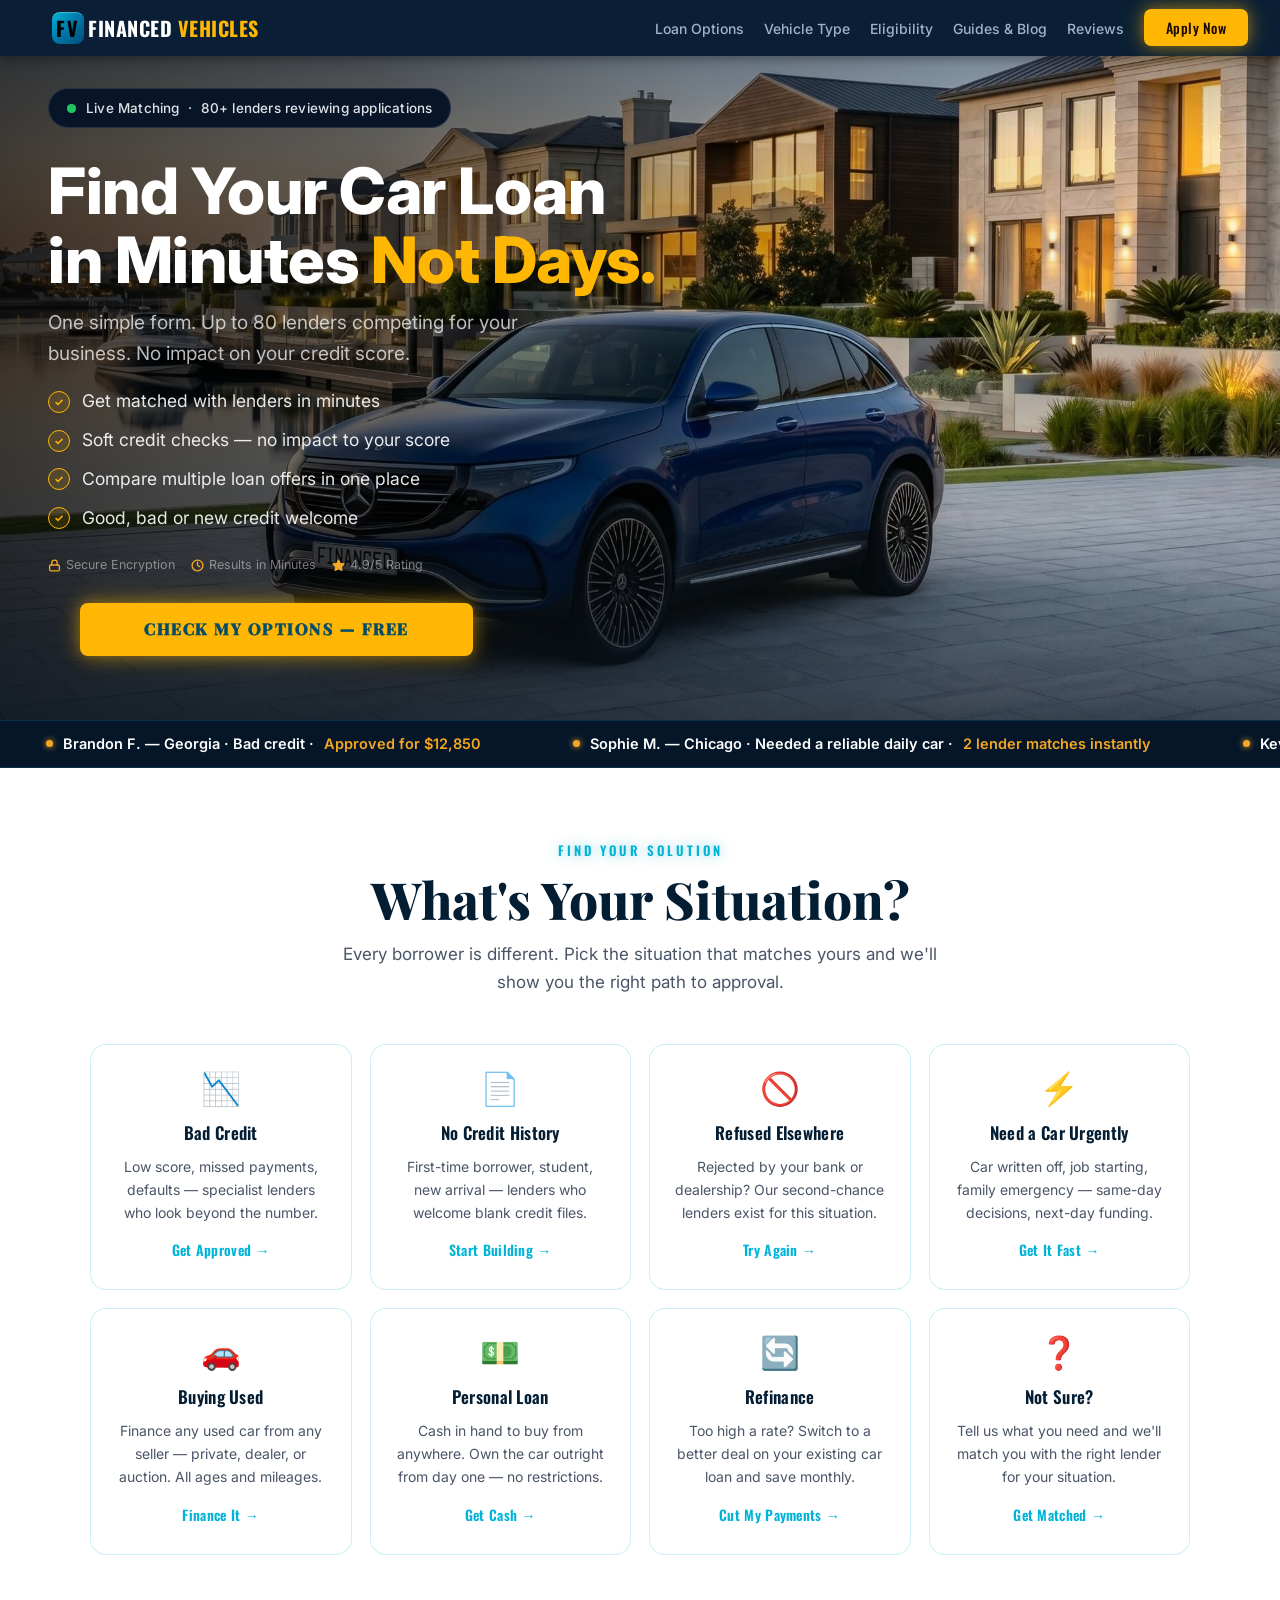
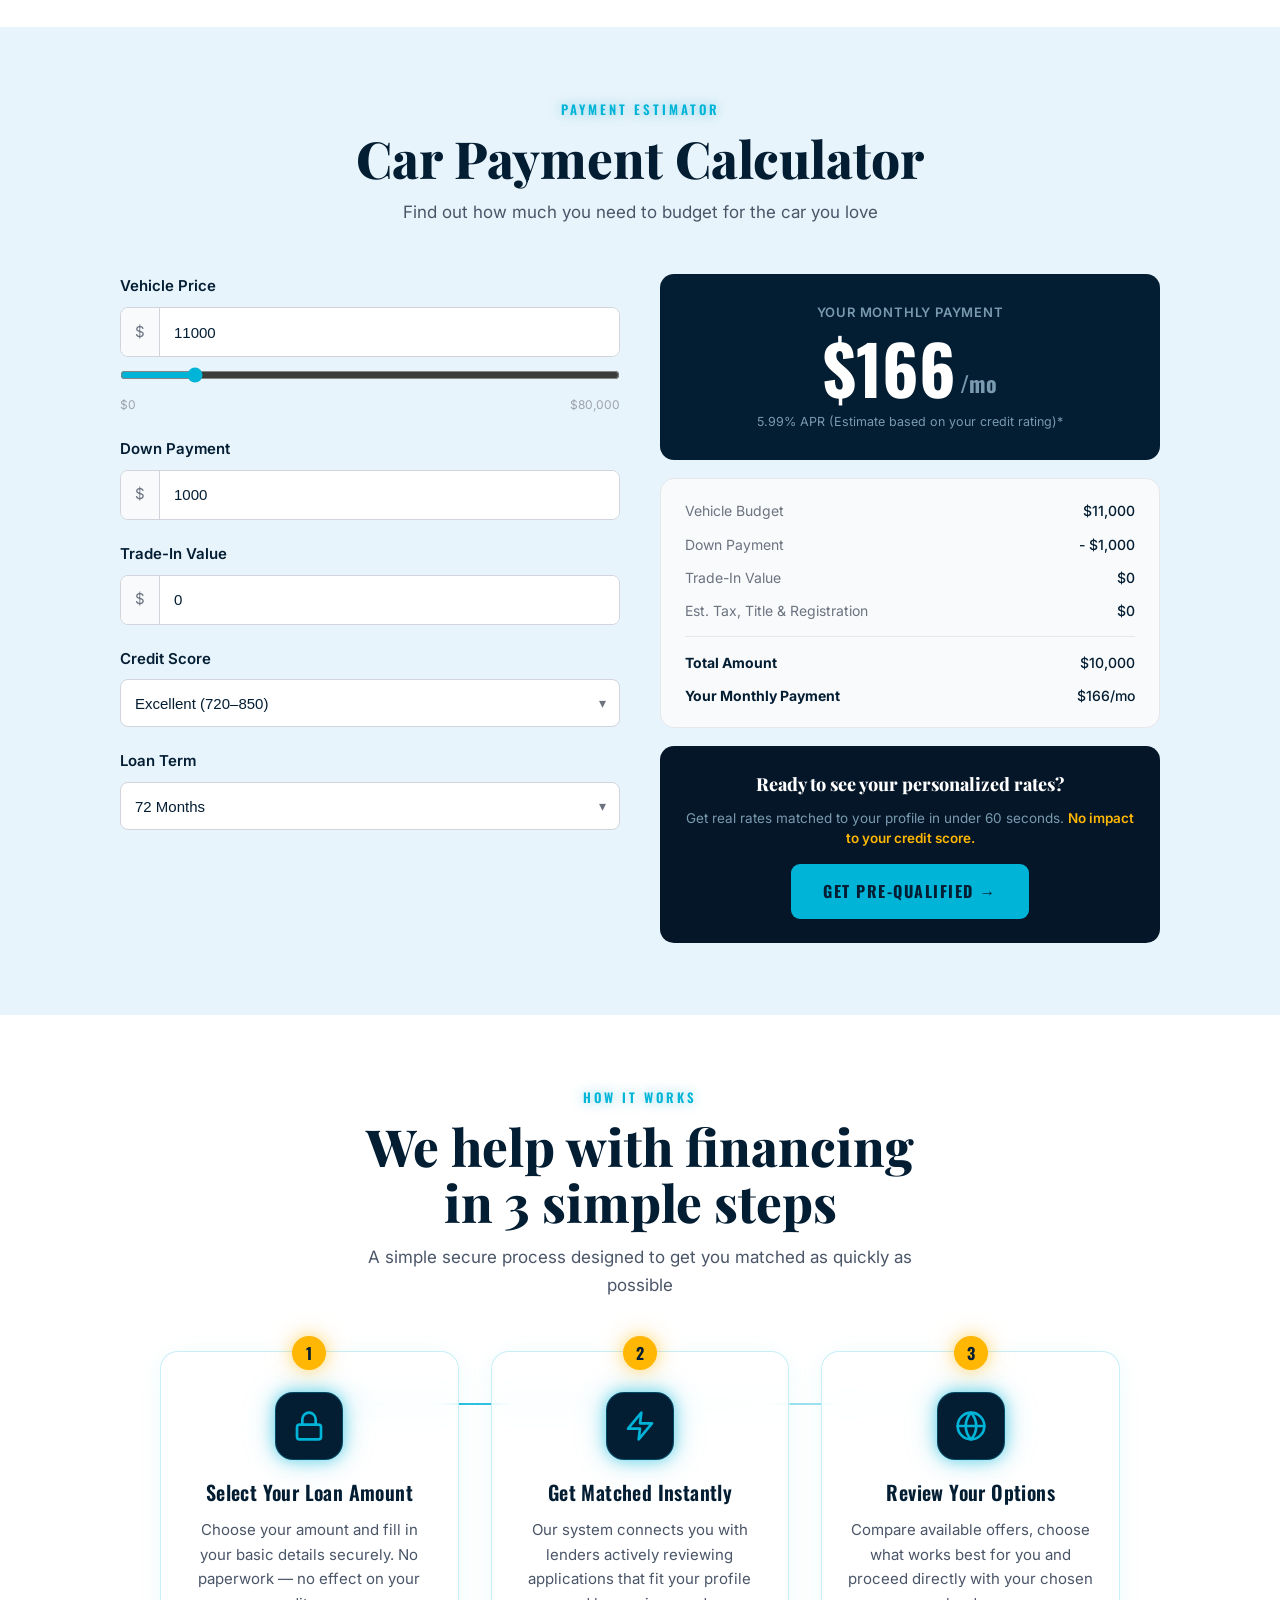
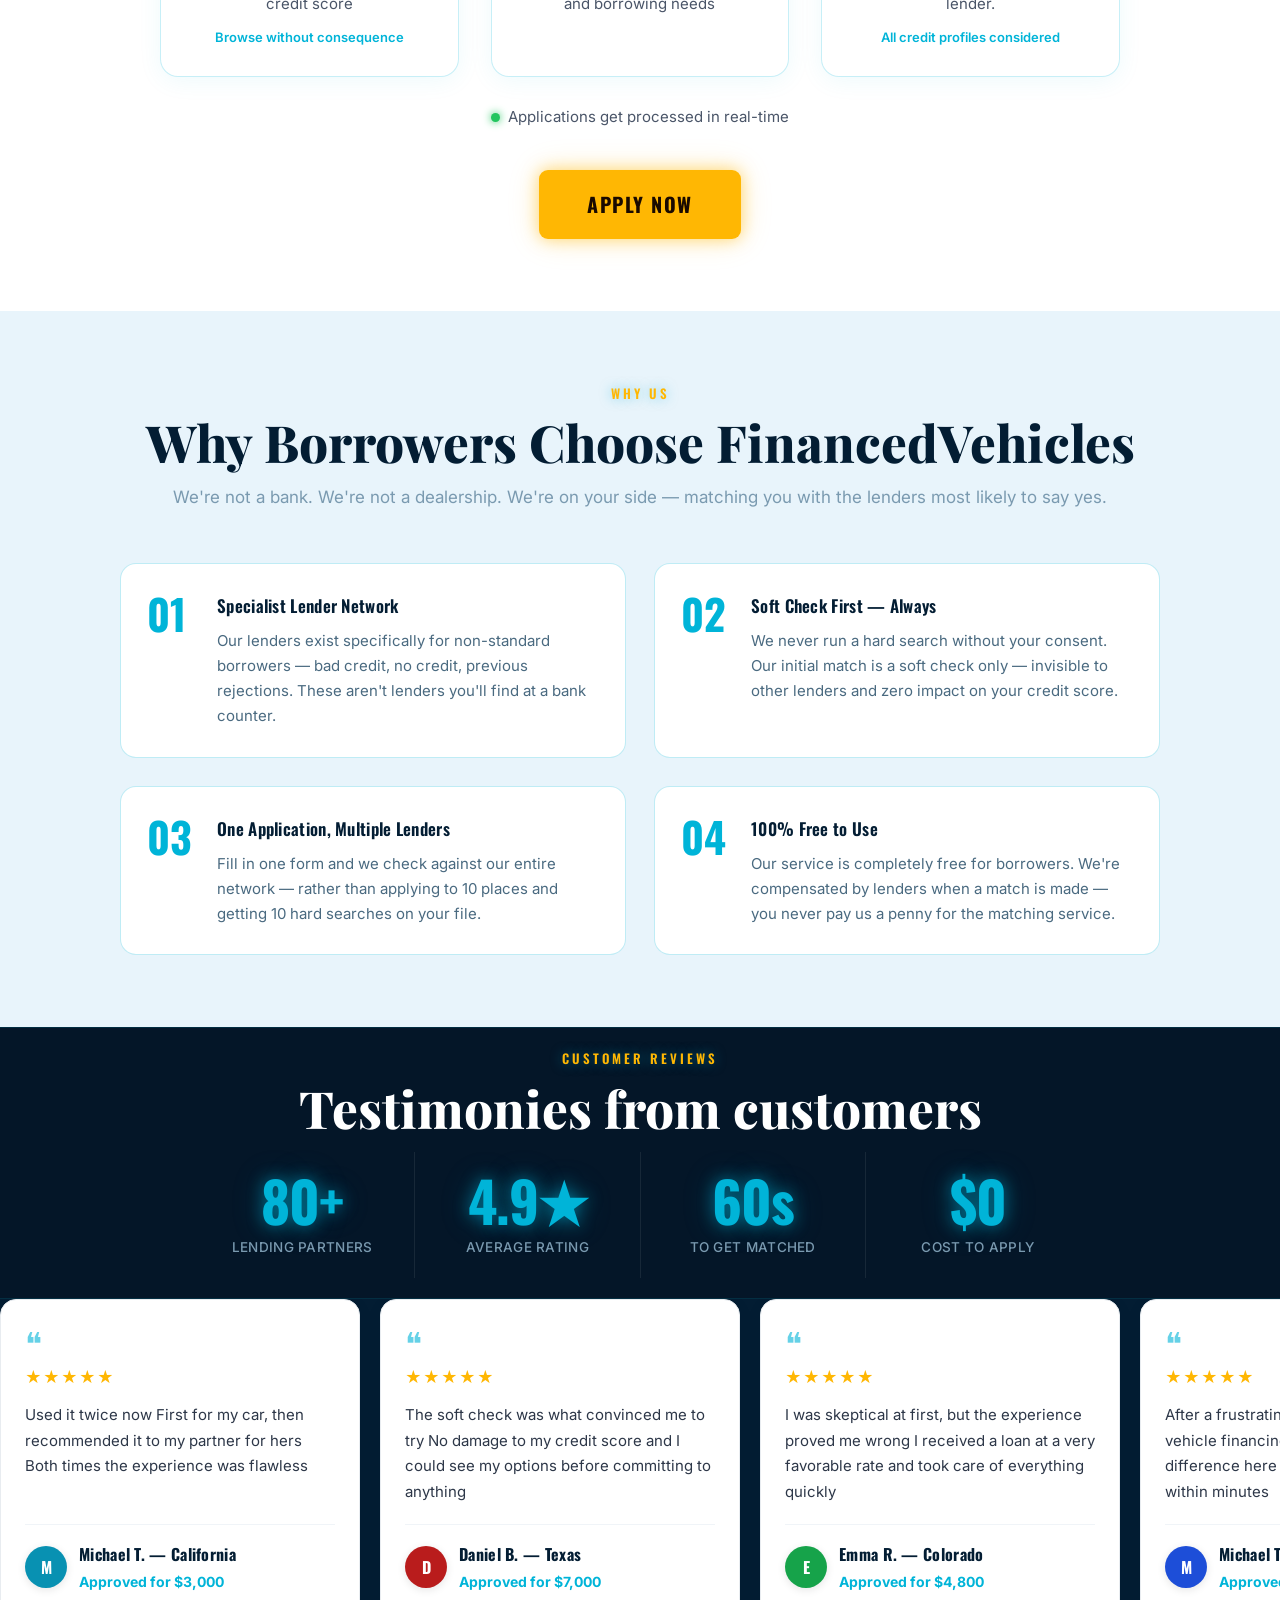
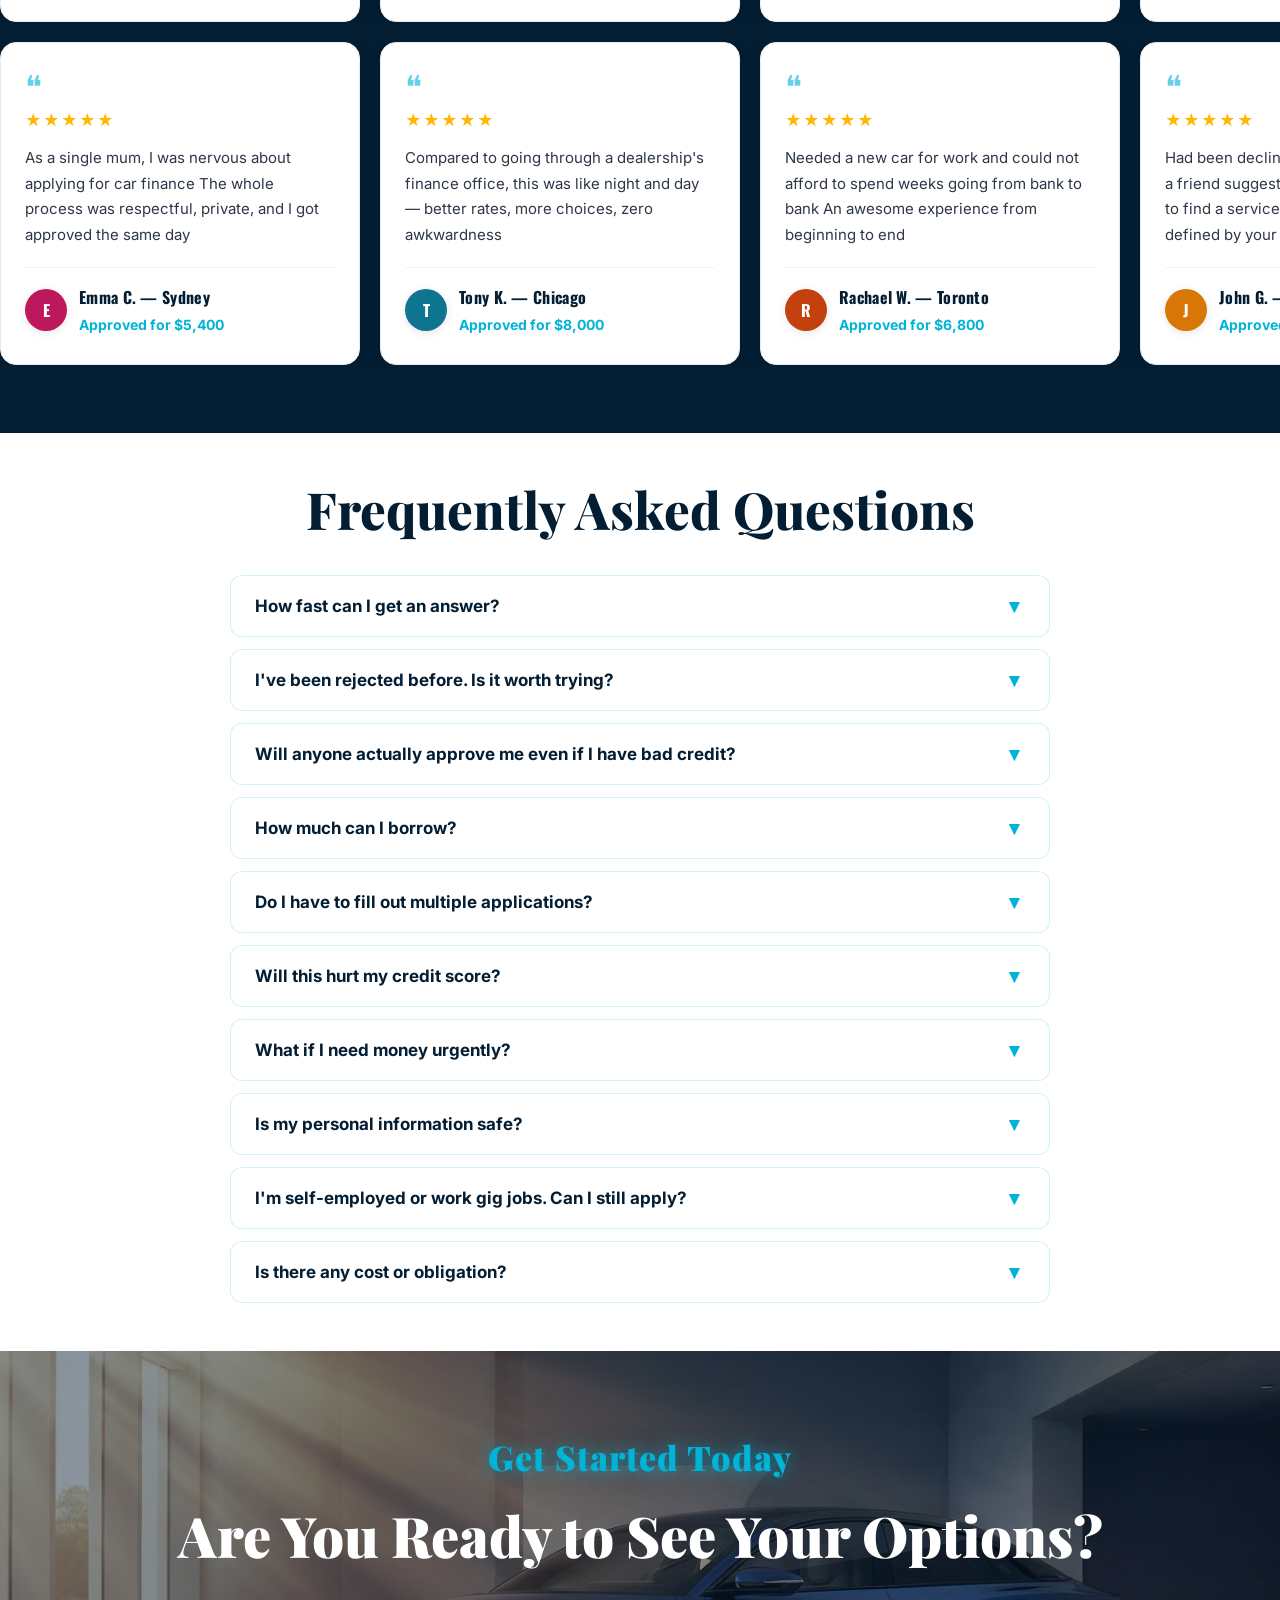
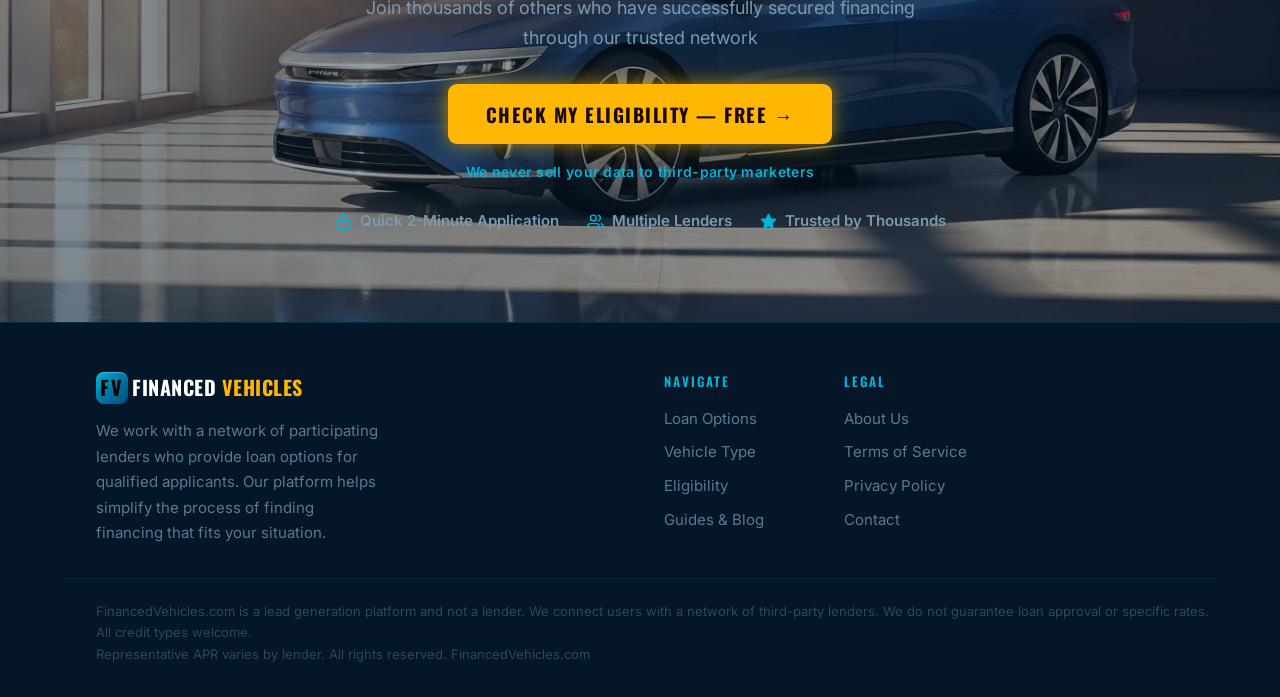
==== commit 28f66a54: "Improve accessibility and mobile navigation Add ARIA attributes and focus-visible styles, replace ja" ====
--- a/index.html
+++ b/index.html
@@ -25,7 +25,7 @@
 <meta name="twitter:image" content="https://financedvehicles.com/assets/images/headers/car-header.jpg"/>
 <link rel="preconnect" href="https://fonts.googleapis.com"/>
 <link rel="preconnect" href="https://fonts.gstatic.com" crossorigin/>
-<link href="https://fonts.googleapis.com/css2?family=Playfair+Display:ital,wght@0,700;0,800;0,900;1,700;1,800&family=Inter:wght@400;500;600;700&family=Oswald:wght@500;600;700&family=Barlow+Condensed:wght@600;700;800&display=swap" rel="stylesheet"/>
+<link href="https://fonts.googleapis.com/css2?family=Playfair+Display:ital,wght@0,700;0,800;0,900;1,700;1,800&family=Inter:wght@400;500;600;700&family=Oswald:wght@500;600;700&display=swap" rel="stylesheet"/>
 <link rel="stylesheet" href="styles.css"/>
 <link rel="icon" type="image/svg+xml" href="assets/favicon.svg"/>
 <script type="application/ld+json">
@@ -50,7 +50,7 @@
       "url": "https://financedvehicles.com",
       "description": "Compare car loan offers from 80+ lenders in minutes. All credit types welcome.",
       "serviceType": "Car Loan Comparison",
-      "areaServed": "US",
+      "areaServed": ["US", "GB", "CA", "AU"],
       "hasOfferCatalog": {
         "@type": "OfferCatalog",
         "name": "Vehicle Financing Options",
@@ -73,43 +73,53 @@
 </head>
 <body>
 
-<nav id="mainNav">
-  <a class="nav-logo" href="javascript:void(0)" onclick="showPage('home');return false;">
-    <div class="nav-logo-box">FV</div>
+<nav id="mainNav" role="navigation" aria-label="Main navigation">
+  <a class="nav-logo" href="#" onclick="showPage('home');return false;" aria-label="FinancedVehicles home">
+    <div class="nav-logo-box" aria-hidden="true">FV</div>
     <span class="nav-logo-text">FINANCED <span class="logo-vehicles">VEHICLES</span></span>
   </a>
-  <ul class="nav-links">
+  <ul class="nav-links" role="list">
     <li class="fv-dropdown-wrap">
-      <a href="javascript:void(0)" onclick="showPageAndScroll('home','loan-options');return false;" class="fv-dropdown-trigger">Loan Options</a>
-      <ul class="fv-dropdown">
+      <a href="#loan-options" onclick="showPageAndScroll('home','loan-options');return false;" class="fv-dropdown-trigger" aria-haspopup="true" aria-expanded="false">Loan Options</a>
+      <ul class="fv-dropdown" role="list">
         <li><a href="bad-credit-car-loans/">Bad Credit Loan</a></li>
         <li><a href="no-credit-car-loans/">First Time Borrowers</a></li>
         <li><a href="emergency-car-loans/">Emergency Loan</a></li>
       </ul>
     </li>
     <li class="fv-dropdown-wrap">
-      <a href="javascript:void(0)" onclick="showPageAndScroll('home','vehicle-type');return false;" class="fv-dropdown-trigger">Vehicle Type</a>
-      <ul class="fv-dropdown">
+      <a href="#vehicle-type" onclick="showPageAndScroll('home','vehicle-type');return false;" class="fv-dropdown-trigger" aria-haspopup="true" aria-expanded="false">Vehicle Type</a>
+      <ul class="fv-dropdown" role="list">
         <li><a href="cars/">Cars</a></li>
         <li><a href="motorcycle/">Motorcycle</a></li>
         <li><a href="buses/">Buses</a></li>
         <li><a href="trucks/">Trucks</a></li>
       </ul>
     </li>
-    <li><a href="javascript:void(0)" onclick="showPageAndScroll('home','eligibility');return false;">Eligibility</a></li>
-    <li><a href="javascript:void(0)" onclick="showPageAndScroll('home','guides');return false;">Guides &amp; Tools</a></li>
-    <li><a href="javascript:void(0)" onclick="showPageAndScroll('home','reviews');return false;">Reviews</a></li>
-    <li><a class="nav-cta" href="javascript:void(0)" onclick="showPageAndScroll('home','apply-now');return false;">Apply Now</a></li>
+    <li><a href="#eligibility" onclick="showPageAndScroll('home','eligibility');return false;">Eligibility</a></li>
+    <li><a href="blog/">Guides &amp; Blog</a></li>
+    <li><a href="#reviews" onclick="showPageAndScroll('home','reviews');return false;">Reviews</a></li>
+    <li><a class="nav-cta" href="#apply-now" onclick="showPageAndScroll('home','apply-now');return false;">Apply Now</a></li>
   </ul>
-  <button class="hamburger" onclick="toggleMenu()"><span></span><span></span><span></span></button>
+  <button class="hamburger" onclick="toggleMenu()" aria-label="Toggle navigation menu" aria-controls="mobileMenu" aria-expanded="false">
+    <span></span><span></span><span></span>
+  </button>
 </nav>
-<div class="mobile-menu" id="mobileMenu">
-  <a href="javascript:void(0)" onclick="showPageAndScroll('home','loan-options');closeMobile();return false;">Loan Options</a>
-  <a href="javascript:void(0)" onclick="showPageAndScroll('home','vehicle-type');closeMobile();return false;">Vehicle Type</a>
-  <a href="javascript:void(0)" onclick="showPageAndScroll('home','eligibility');closeMobile();return false;">Eligibility</a>
-  <a href="javascript:void(0)" onclick="showPageAndScroll('home','guides');closeMobile();return false;">Guides &amp; Tools</a>
-  <a href="javascript:void(0)" onclick="showPageAndScroll('home','reviews');closeMobile();return false;">Reviews</a>
-  <a class="nav-cta" href="javascript:void(0)" onclick="scrollToId('apply-now');return false;">Apply Now</a>
+<div class="mobile-menu" id="mobileMenu" role="navigation" aria-label="Mobile navigation">
+  <a href="#loan-options" onclick="showPageAndScroll('home','loan-options');closeMobile();return false;">Loan Options</a>
+  <a href="#vehicle-type" onclick="showPageAndScroll('home','vehicle-type');closeMobile();return false;">Vehicle Type</a>
+  <a href="#eligibility" onclick="showPageAndScroll('home','eligibility');closeMobile();return false;">Eligibility</a>
+  <a href="blog/">Guides &amp; Blog</a>
+  <a href="#reviews" onclick="showPageAndScroll('home','reviews');closeMobile();return false;">Reviews</a>
+  <a class="nav-cta" href="#apply-now" onclick="scrollToId('apply-now');closeMobile();return false;">Apply Now</a>
+</div>
+
+<!-- sticky mobile CTA bar -->
+<div class="sticky-mobile-cta" role="complementary" aria-label="Quick apply" id="stickyMobileCta">
+  <a href="#apply-now" onclick="if(window.openQuiz){openQuiz();return false;}scrollToSection('apply-now');return false;">
+    Check My Options — Free
+    <svg width="16" height="16" viewBox="0 0 24 24" fill="none" stroke="currentColor" stroke-width="2.5" stroke-linecap="round" stroke-linejoin="round" aria-hidden="true"><polyline points="9 18 15 12 9 6"/></svg>
+  </a>
 </div>
 
 <!-- ═══════════════════════════════════════
@@ -117,14 +127,6 @@
 ═══════════════════════════════════════ -->
 
 
-<div class="fv-mob" id="fvMob">
-  <a href="javascript:void(0)" onclick="showPageAndScroll('home','loan-options');document.getElementById('fvMob').style.display='none';return false;">Loan Options</a>
-  <a href="javascript:void(0)" onclick="showPageAndScroll('home','vehicle-type');document.getElementById('fvMob').style.display='none';return false;">Vehicle Type</a>
-  <a href="javascript:void(0)" onclick="showPageAndScroll('home','eligibility');document.getElementById('fvMob').style.display='none';return false;">Eligibility</a>
-  <a href="javascript:void(0)" onclick="showPageAndScroll('home','guides');document.getElementById('fvMob').style.display='none';return false;">Guides &amp; Tools</a>
-  <a href="javascript:void(0)" onclick="showPageAndScroll('home','reviews');document.getElementById('fvMob').style.display='none';return false;">Reviews</a>
-  <a class="fv-nav-btn" href="javascript:void(0)" onclick="scrollToId('apply-now');return false;">Apply Now</a>
-</div>
 
 <!-- ─── SECTION 1: HERO BANNER ─── -->
 <div class="page active" id="page-home">
@@ -132,28 +134,6 @@
   <div class="fv-banner-bg">
     <img src="assets/images/headers/car-header.jpg" alt="Sleek luxury car against a deep blue background representing premium vehicle financing through FinancedVehicles"/>
   </div>
-  <nav class="fv-nav">
-    <a class="fv-logo" href="javascript:void(0)" onclick="showPage('home');return false;">
-      <div class="fv-logo-box">FV</div>
-      <span class="fv-logo-text">FINANCED <span class="logo-vehicles">VEHICLES</span></span>
-    </a>
-    <ul class="fv-nav-links">
-      <li class="fv-dropdown-wrap">
-        <a href="javascript:void(0)" onclick="showPageAndScroll('home','loan-options');return false;" class="fv-dropdown-trigger">Loan Options</a>
-        <ul class="fv-dropdown">
-          <li><a href="bad-credit-car-loans/">Bad Credit Loan</a></li>
-          <li><a href="no-credit-car-loans/">First Time Borrowers</a></li>
-          <li><a href="emergency-car-loans/">Emergency Loan</a></li>
-        </ul>
-      </li>
-      <li><a href="javascript:void(0)" onclick="showPageAndScroll('home','vehicle-type');return false;">Vehicle Type</a></li>
-      <li><a href="javascript:void(0)" onclick="showPageAndScroll('home','eligibility');return false;">Eligibility</a></li>
-      <li><a href="javascript:void(0)" onclick="showPageAndScroll('home','guides');return false;">Guides &amp; Tools</a></li>
-      <li><a href="javascript:void(0)" onclick="showPageAndScroll('home','reviews');return false;">Reviews</a></li>
-      <li><a class="fv-nav-btn" href="javascript:void(0)" onclick="showPageAndScroll('home','apply-now');return false;">Apply Now</a></li>
-    </ul>
-    <button class="fv-hamburger" onclick="var m=document.getElementById('fvMob');m.style.display=m.style.display==='flex'?'none':'flex';" aria-label="Menu"><span></span><span></span><span></span></button>
-  </nav>
   <div class="fv-hero">
     <div style="display:inline-flex;align-items:center;gap:10px;background:#081428;border:1px solid rgba(255,255,255,0.12);border-radius:50px;padding:8px 18px;margin-bottom:12px;">
       <span style="position:relative;width:9px;height:9px;flex-shrink:0;display:inline-flex;align-items:center;justify-content:center;">
@@ -177,7 +157,7 @@
       <span class="fv-trust-item"><svg width="13" height="13" viewBox="0 0 24 24" fill="#f5a623" stroke="#f5a623" stroke-width="2.5" stroke-linecap="round" stroke-linejoin="round"><polygon points="12 2 15.09 8.26 22 9.27 17 14.14 18.18 21.02 12 17.77 5.82 21.02 7 14.14 2 9.27 8.91 8.26 12 2"/></svg> 4.9/5 Rating</span>
     </div>
     <div style="margin-top:28px;margin-left:32px;">
-      <a href="javascript:void(0)" class="fv-cta-btn" onclick="scrollToSection('apply-now');return false;">Check My Options — Free</a>
+      <a href="#apply-now" class="fv-cta-btn" onclick="scrollToSection('apply-now');return false;">Check My Options — Free</a>
     </div>
   </div>
 </div>
@@ -272,7 +252,7 @@
         <p>Too high a rate? Switch to a better deal on your existing car loan and save monthly.</p>
         <span class="s-cta">Cut My Payments →</span>
       </a>
-      <a class="situation-card" href="javascript:void(0)" onclick="scrollToSection('apply-now');return false;">
+      <a class="situation-card" href="#apply-now" onclick="scrollToSection('apply-now');return false;">
         <div class="s-emoji">❓</div>
         <h3>Not Sure?</h3>
         <p>Tell us what you need and we'll match you with the right lender for your situation.</p>
@@ -428,7 +408,7 @@
   </div>
   <div class="steps-realtime"><span class="dot"></span> Applications get processed in real-time</div>
   <div style="text-align:center;margin-top:40px">
-    <a class="hero-btn" href="javascript:void(0)" onclick="scrollToSection('apply-now');return false;" style="background:var(--amber);padding:18px 48px;font-size:20px;color:#1a0a00">Apply Now</a>
+    <a class="hero-btn" href="#apply-now" onclick="scrollToSection('apply-now');return false;" style="background:var(--amber);padding:18px 48px;font-size:20px;color:#1a0a00">Apply Now</a>
   </div>
 </section>
 
@@ -560,7 +540,7 @@
 <section class="faq-section" id="faq">
   <h2 class="section-title">Frequently Asked Questions</h2>
   <div class="faq-list">
-    <div class="faq-item"><button class="faq-q" onclick="toggleFaq(this)">How fast can I get an answer? <span class="arrow">▾</span></button><div class="faq-a">Most applicants see matched lender options within minutes of completing the form — no waiting days for a phone call or chasing a branch manager</div></div>
+    <div class="faq-item"><button class="faq-q" onclick="toggleFaq(this)" aria-expanded="false">How fast can I get an answer? <span class="arrow" aria-hidden="true">▾</span></button><div class="faq-a">Most applicants see matched lender options within minutes of completing the form — no waiting days for a phone call or chasing a branch manager</div></div>
     <div class="faq-item"><button class="faq-q" onclick="toggleFaq(this)">I've been rejected before. Is it worth trying? <span class="arrow">▾</span></button><div class="faq-a">Yes. Traditional banks use rigid scoring models that unfairly reject people — our lender panel includes specialists who look at your full financial picture, not just a number — many approvals come from applicants who were previously turned down elsewhere</div></div>
     <div class="faq-item"><button class="faq-q" onclick="toggleFaq(this)">Will anyone actually approve me even if I have bad credit? <span class="arrow">▾</span></button><div class="faq-a">Our panel includes lenders who specifically work with poor, fair, and recovering credit profiles — self-employed applicants and gig workers are also welcome to apply</div></div>
     <div class="faq-item"><button class="faq-q" onclick="toggleFaq(this)">How much can I borrow? <span class="arrow">▾</span></button><div class="faq-a">Funding options range from $1,000 up to $50,000, and in a few cases above, depending on your circumstances — the form lets you specify your amount so you only see relevant offers</div></div>
@@ -574,8 +554,9 @@
 </section>
 
 
-<!-- ─── SECTION 8: SOFT CLOSE CTA ─── -->
-<section class="softclose-section">
+
+<!-- ─── SECTION 8: SOFT CLOSE CTA / APPLY NOW ─── -->
+<section class="softclose-section" id="apply-now">
   <div class="softclose-bg"></div>
   <div class="softclose-overlay"></div>
   <div class="softclose-content">
@@ -645,7 +626,7 @@
   <div class="footer-inner">
     <div class="footer-brand">
       <div class="footer-logo-wrap">
-        <a href="javascript:void(0)" onclick="showPage('home');return false;" style="display:flex;align-items:center;gap:4px;text-decoration:none">
+        <a href="#" onclick="showPage('home');window.scrollTo({top:0});return false;" style="display:flex;align-items:center;gap:4px;text-decoration:none" aria-label="FinancedVehicles home">
           <div class="nav-logo-box">FV</div>
           <span class="nav-logo-text">FINANCED <span class="logo-vehicles">VEHICLES</span></span>
         </a>
@@ -654,10 +635,10 @@
     </div>
     <div class="footer-col">
       <h4>Navigate</h4>
-      <a href="javascript:void(0)" onclick="showPageAndScroll('home','loan-options');return false;">Loan Options</a>
-      <a href="javascript:void(0)" onclick="showPageAndScroll('home','vehicle-type');return false;">Vehicle Type</a>
-      <a href="javascript:void(0)" onclick="showPageAndScroll('home','eligibility');return false;">Eligibility</a>
-      <a href="javascript:void(0)" onclick="showPageAndScroll('home','guides');return false;">Guides &amp; Tools</a>
+      <a href="#loan-options" onclick="showPageAndScroll('home','loan-options');return false;">Loan Options</a>
+      <a href="#vehicle-type" onclick="showPageAndScroll('home','vehicle-type');return false;">Vehicle Type</a>
+      <a href="#eligibility" onclick="showPageAndScroll('home','eligibility');return false;">Eligibility</a>
+      <a href="blog/">Guides &amp; Blog</a>
     </div>
     <div class="footer-col">
       <h4>Legal</h4>
--- a/styles.css
+++ b/styles.css
@@ -22,11 +22,24 @@
 }
 html,body{scroll-behavior:smooth;margin:0;padding:0;width:100%;min-height:100%}
 body{font-family:'Inter',sans-serif;background:#fff;color:var(--text);line-height:1.65;overflow-x:hidden;font-size:17px}
+:focus-visible{outline:2px solid var(--cyan);outline-offset:3px;border-radius:4px}
+
+/* ─── STICKY MOBILE CTA ─── */
+.sticky-mobile-cta{display:none;position:fixed;bottom:0;left:0;right:0;z-index:995;background:var(--amber);padding:14px 20px;text-align:center;box-shadow:0 -4px 20px rgba(0,0,0,.35)}
+.sticky-mobile-cta a{color:#1a0a00;font-family:'Oswald',sans-serif;font-weight:700;font-size:16px;letter-spacing:.4px;text-decoration:none;display:flex;align-items:center;justify-content:center;gap:8px}
+@keyframes slideUp{from{transform:translateY(100%)}to{transform:translateY(0)}}
+@media(max-width:768px){
+  .sticky-mobile-cta{display:block;animation:slideUp .4s ease 3s both}
+  #application-form{display:none}
+  #mobile-apply-cta{display:block !important}
+  body{padding-bottom:60px}
+}
+
 
 /* ─── NAV ─── */
 #mainNav{position:fixed;top:0;left:0;right:0;z-index:999;background:#0a1f35;backdrop-filter:none;-webkit-backdrop-filter:none;display:flex;align-items:center;justify-content:space-between;padding:0 24px 0 52px;height:56px;box-shadow:0 2px 12px rgba(0,0,0,.4)}
 .nav-logo{display:flex;align-items:center;gap:4px;text-decoration:none}
-.nav-logo-box{width:32px;height:32px;background:linear-gradient(135deg,#00b4d8 0%,#0077a8 50%,#004d7a 100%);border:none;border-radius:8px;display:flex;align-items:center;justify-content:center;font-family:'Barlow Condensed',sans-serif;font-weight:800;font-size:20px;color:#000;flex-shrink:0;letter-spacing:2px;text-transform:uppercase;box-shadow:inset 0 1px 0 rgba(255,255,255,.25)}
+.nav-logo-box{width:32px;height:32px;background:linear-gradient(135deg,#00b4d8 0%,#0077a8 50%,#004d7a 100%);border:none;border-radius:8px;display:flex;align-items:center;justify-content:center;font-family:'Oswald',sans-serif;font-weight:800;font-size:20px;color:#000;flex-shrink:0;letter-spacing:2px;text-transform:uppercase;box-shadow:inset 0 1px 0 rgba(255,255,255,.25)}
 .nav-logo-text{font-family:'Oswald',sans-serif;font-weight:700;font-size:20px;letter-spacing:.5px;color:#fff}
 .nav-links{display:flex;align-items:center;gap:20px;list-style:none;margin-left:auto;padding-right:8px}
 .nav-links a{color:#a0b4c8;font-size:14px;font-weight:500;text-decoration:none;transition:color .2s}
@@ -36,57 +49,18 @@
 a.nav-cta,a.nav-cta:hover{color:var(--dark-bg)}
 .hamburger{display:none;flex-direction:column;gap:5px;cursor:pointer;background:none;border:none;padding:4px}
 .hamburger span{display:block;width:24px;height:2px;background:#fff;border-radius:2px}
-.mobile-menu{display:none;position:fixed;top:68px;left:0;right:0;background:var(--navy2);z-index:998;padding:20px 28px 28px;flex-direction:column;gap:12px;border-top:1px solid rgba(0,180,216,.2)}
+.mobile-menu{display:none;position:fixed;top:56px;left:0;right:0;background:var(--navy2);z-index:998;padding:20px 28px 28px;flex-direction:column;gap:12px;border-top:1px solid rgba(0,180,216,.2)}
 .mobile-menu a{color:#a0b4c8;font-size:16px;font-weight:600;text-decoration:none;padding:10px 0;border-bottom:1px solid rgba(255,255,255,.07);transition:color .2s}
 .mobile-menu a:hover{color:var(--amber)}
 .mobile-menu .nav-cta{text-align:center;margin-top:8px;padding:13px;display:block;color:#000 !important}
 
-/* ─── HERO (Section 1) ─── */
-.hero{position:relative;background:var(--navy);min-height:600px;display:flex;align-items:flex-start;overflow:hidden}
-.hero-bg{position:absolute;inset:0;background:linear-gradient(108deg,var(--navy) 42%,rgba(3,29,51,.82) 65%,rgba(3,29,51,.2) 82%);z-index:1}
-.hero-img{position:absolute;right:0;top:0;height:100%;width:62%;object-fit:cover;object-position:center center;opacity:.88}
-.hero-content{position:relative;z-index:2;padding:24px 56px 24px 96px;max-width:620px}
-.hero-badge{display:inline-flex;align-items:center;gap:7px;background:rgba(0,180,216,.13);border:1px solid rgba(0,180,216,.4);color:#fff;font-size:13px;font-family:'Oswald',sans-serif;font-weight:500;letter-spacing:1px;padding:6px 14px;border-radius:22px;margin-bottom:12px;box-shadow:var(--glow-cyan)}
-.hero-badge .pulse{width:8px;height:8px;border-radius:50%;background:#22c55e;animation:pulse 1.8s ease-in-out infinite;box-shadow:0 0 8px #22c55e}
-.hero h1{font-family:'Playfair Display',serif;font-size:clamp(44px,5.5vw,70px);font-weight:900;line-height:1.05;color:#fff;margin-bottom:10px;letter-spacing:-.5px}
-.hero h1 .accent{color:var(--amber);font-style:italic;text-shadow:var(--glow-amber)}
-.hero-sub-teal{font-family:'Oswald',sans-serif;font-size:20px;font-weight:600;color:var(--cyan);letter-spacing:.4px;margin-bottom:8px;text-shadow:var(--glow-cyan)}
-.hero-sub{font-size:16px;color:var(--text-pale);margin-bottom:12px;max-width:400px;line-height:1.6}
-.hero-bullets{list-style:none;margin-bottom:16px;display:flex;flex-direction:column;gap:6px}
-.hero-bullets li{display:flex;align-items:center;gap:10px;font-size:21px;color:#c0d4e4;font-weight:500}
-.hero-bullets li .cb{width:20px;height:20px;min-width:20px;border-radius:50%;background:var(--cyan);display:flex;align-items:center;justify-content:center}
-.hero-bullets li .cb svg{width:11px;height:11px;stroke:#031d33;fill:none;stroke-width:3.5;stroke-linecap:round;stroke-linejoin:round}
-.hero-btn{display:inline-block;background:var(--amber);color:var(--dark-bg);font-family:'Barlow Condensed',sans-serif;font-weight:800;font-size:20px;letter-spacing:1.5px;text-transform:uppercase;padding:16px 38px;border-radius:9px;text-decoration:none;transition:all .22s;box-shadow:var(--glow-amber)}
+/* ─── HERO BUTTON (shared) ─── */
+.hero-btn{display:inline-block;background:var(--amber);color:var(--dark-bg);font-family:'Oswald',sans-serif;font-weight:800;font-size:20px;letter-spacing:1.5px;text-transform:uppercase;padding:16px 38px;border-radius:9px;text-decoration:none;transition:all .22s;box-shadow:var(--glow-amber)}
 .hero-btn:hover{background:var(--amber2);transform:translateY(-2px)}
-.hero-secure-row{display:flex;align-items:center;gap:18px;margin-top:14px;flex-wrap:wrap}
-.hero-secure{display:flex;align-items:center;gap:6px;color:var(--text-dim);font-size:13px}
-.hero-secure svg{width:13px;height:13px;stroke:currentColor;fill:none;stroke-width:2.5;stroke-linecap:round;stroke-linejoin:round}
-.hero-social-proof{margin-top:20px;display:flex;align-items:center;gap:18px;flex-wrap:wrap}
-.hero-stars{color:var(--amber);font-size:18px;letter-spacing:1px}
-.hero-social-proof .proof-text{font-size:14px;font-weight:600;color:#ffffff}
-.hero-social-proof .proof-text b{color:var(--amber)}
-.live-badge{display:inline-flex;align-items:center;gap:6px;background:rgba(0,180,216,.12);border:1px solid rgba(0,180,216,.3);color:var(--cyan);font-size:13px;font-family:'Oswald',sans-serif;font-weight:500;letter-spacing:.5px;padding:5px 12px;border-radius:22px}
-
-/* ─── PROBLEM / SOLUTION ─── */
-.problem-section{background:#fff;padding:48px 64px}
-.problem-grid{display:grid;grid-template-columns:1fr 1fr;gap:56px;max-width:1100px;margin:0 auto;align-items:stretch}
-.problem-img{border-radius:16px;overflow:hidden;border:1px solid rgba(220,50,50,.15);box-shadow:0 0 18px rgba(200,40,40,.12),0 0 40px rgba(180,30,30,.07);height:100%}
-.problem-img img{width:100%;height:100%;object-fit:cover;display:block}
-.solution-blurb{max-width:1100px;margin:48px auto 0;display:grid;grid-template-columns:1fr 1.15fr;grid-template-rows:auto auto;column-gap:48px;row-gap:0;align-items:start}
-.solution-text-top{grid-column:1;grid-row:1}
-.solution-text-bottom{grid-column:1;grid-row:2;align-self:start}
-.solution-img-wrap{grid-column:2;grid-row:1/span 2;align-self:stretch;border-radius:18px;overflow:hidden;border:1.5px solid rgba(0,180,216,.25);box-shadow:0 4px 24px rgba(0,180,216,.15)}
-.problem-content h2{font-family:'Playfair Display',serif;font-size:clamp(28px,3.5vw,42px);font-weight:800;line-height:1.15;color:var(--navy);margin-bottom:14px}
-.problem-content h2 span{color:var(--cyan);text-shadow:0 0 20px rgba(0,180,216,.4)}
-.problem-content p{font-size:16.5px;color:var(--text-light);margin-bottom:18px;line-height:1.7}
-.problem-content h4{font-size:15px;font-weight:700;color:var(--navy);margin-bottom:12px}
-.problem-list{list-style:none;display:flex;flex-direction:column;gap:10px}
-.problem-list li{display:flex;align-items:center;gap:10px;font-size:15.5px;color:var(--text);padding:12px 16px;background:#fff4f4;border-radius:8px;border:1px solid #fcd5d5}
-.problem-list li::before{content:'⊗';color:#e05555;font-size:16px;flex-shrink:0}
 
 /* ─── TICKER ─── */
 .ticker-wrap{background:var(--navy2);overflow:hidden;width:100%}
-.ticker{display:flex;width:max-content;animation:ticker-scroll 90s linear infinite}
+.ticker{display:flex;width:max-content;animation:ticker-scroll 120s linear infinite}
 .ticker-wrap:hover .ticker{animation-play-state:paused}
 .ticker-item{white-space:nowrap;padding:11px 46px;font-size:14.5px;font-weight:600;color:#ffffff;display:flex;align-items:center;gap:10px}
 .ticker-item .dot{width:7px;height:7px;border-radius:50%;background:#f5a623;display:inline-block;flex-shrink:0;box-shadow:0 0 6px #f5a623}
@@ -118,7 +92,6 @@
 .steps-section{padding:48px 64px;background:#fff}
 .steps-section .section-title,.steps-section .section-sub{text-align:center}
 .steps-section .section-sub{max-width:640px;margin-left:auto;margin-right:auto}
-.ticker-inset{display:none}
 .steps-grid{display:grid;grid-template-columns:repeat(3,1fr);gap:32px;max-width:960px;margin:0 auto;position:relative;align-items:stretch}
 .step-card{background:#fff;border:1.5px solid rgba(0,180,216,.25);border-radius:18px;padding:40px 24px 24px;text-align:center;position:relative;transition:all .25s;box-shadow:0 2px 20px rgba(0,0,0,.06);display:flex;flex-direction:column;align-items:center}
 .step-card:hover{border-color:var(--cyan);box-shadow:var(--glow-cyan)}
@@ -147,7 +120,7 @@
 .elig-item-text strong{display:block;font-size:15.5px;font-weight:700;color:#fff;line-height:1.3}
 .elig-item-text span{font-size:13.5px;color:var(--text-muted);line-height:1.5}
 .elig-cta-note{color:var(--amber);font-size:15px;font-weight:700;text-align:center;margin:16px 0 10px;font-family:'Oswald',sans-serif;letter-spacing:.4px}
-.elig-btn{display:block;text-align:center;background:var(--amber);color:var(--dark-bg);font-family:'Barlow Condensed',sans-serif;font-weight:800;font-size:19px;letter-spacing:1.5px;text-transform:uppercase;padding:15px 32px;border-radius:9px;text-decoration:none;transition:all .22s;box-shadow:var(--glow-amber)}
+.elig-btn{display:block;text-align:center;background:var(--amber);color:var(--dark-bg);font-family:'Oswald',sans-serif;font-weight:800;font-size:19px;letter-spacing:1.5px;text-transform:uppercase;padding:15px 32px;border-radius:9px;text-decoration:none;transition:all .22s;box-shadow:var(--glow-amber)}
 .elig-btn:hover{background:var(--amber2);transform:translateY(-2px)}
 .elig-image-panel{border-radius:20px;overflow:hidden;border:1.5px solid rgba(0,180,216,.25);box-shadow:0 4px 24px rgba(0,0,0,.12);max-height:520px}
 .elig-image-panel img{width:100%;height:100%;object-fit:cover;object-position:center 15%;display:block}
@@ -163,7 +136,7 @@
 #mobile-apply-cta .mac-icon{display:flex;justify-content:center;align-items:center;width:72px;height:72px;background:rgba(34,197,94,.12);border:1.5px solid rgba(34,197,94,.35);border-radius:18px;margin:0 auto 20px;box-shadow:0 0 16px rgba(34,197,94,.3)}
 #mobile-apply-cta h3{font-family:'Playfair Display',serif;font-size:26px;font-weight:800;color:#fff;margin-bottom:10px;line-height:1.2}
 #mobile-apply-cta p{font-size:15px;color:var(--text-pale);margin-bottom:28px;line-height:1.6}
-#mobile-apply-cta a{display:inline-block;background:var(--amber);color:var(--dark-bg);font-family:'Barlow Condensed',sans-serif;font-weight:800;font-size:22px;letter-spacing:1.5px;text-transform:uppercase;padding:18px 48px;border-radius:9px;text-decoration:none;box-shadow:var(--glow-amber);width:100%;max-width:320px}
+#mobile-apply-cta a{display:inline-block;background:var(--amber);color:var(--dark-bg);font-family:'Oswald',sans-serif;font-weight:800;font-size:22px;letter-spacing:1.5px;text-transform:uppercase;padding:18px 48px;border-radius:9px;text-decoration:none;box-shadow:var(--glow-amber);width:100%;max-width:320px}
 #mobile-apply-cta .mac-trust{margin-top:18px;font-size:13px;color:var(--text-dim);display:flex;justify-content:center;gap:16px;flex-wrap:wrap}
 
 /* ─── SECTION 6 — TESTIMONIALS ─── */
@@ -172,8 +145,8 @@
 .testimonials-section .section-title{text-align:center;color:#fff;padding:0 32px;margin-bottom:40px}
 .testimonials-row{overflow:hidden;width:100%;margin-bottom:20px}
 .testimonials-track{display:flex;width:max-content;gap:20px;will-change:transform;backface-visibility:hidden;-webkit-backface-visibility:hidden}
-.testimonials-track.row1{animation:scroll-right 90s linear infinite}
-.testimonials-track.row2{animation:scroll-left 77s linear infinite}
+.testimonials-track.row1{animation:scroll-right 160s linear infinite}
+.testimonials-track.row2{animation:scroll-left 135s linear infinite}
 .testimonials-row:hover .testimonials-track{animation-play-state:paused}
 .t-card{background:#ffffff;border:1px solid #e8ecf0;border-radius:16px;padding:28px 24px;width:360px;flex-shrink:0;transition:all .3s ease;box-shadow:0 4px 20px rgba(0,0,0,0.04);display:flex;flex-direction:column;justify-content:space-between}
 .t-card:hover{transform:translateY(-5px);box-shadow:0 12px 32px rgba(0,180,216,0.12);border-color:rgba(0,180,216,0.3)}
@@ -205,7 +178,7 @@
 .softclose-content{position:relative;z-index:1}
 .softclose-content h2{font-family:'Playfair Display',serif;font-size:clamp(32px,4.5vw,56px);font-weight:900;color:#fff;margin-bottom:12px}
 .softclose-content p{color:var(--text-muted);font-size:18px;margin-bottom:32px;max-width:560px;margin-left:auto;margin-right:auto}
-.softclose-btn{display:inline-block;background:var(--amber);color:var(--dark-bg);font-family:'Barlow Condensed',sans-serif;font-weight:800;font-size:22px;letter-spacing:1.5px;text-transform:uppercase;padding:20px 52px;border-radius:10px;text-decoration:none;transition:all .22s;box-shadow:var(--glow-amber)}
+.softclose-btn{display:inline-block;background:var(--amber);color:var(--dark-bg);font-family:'Oswald',sans-serif;font-weight:800;font-size:22px;letter-spacing:1.5px;text-transform:uppercase;padding:20px 52px;border-radius:10px;text-decoration:none;transition:all .22s;box-shadow:var(--glow-amber)}
 .softclose-btn:hover{background:var(--amber2);transform:translateY(-2px)}
 .softclose-badges{display:flex;justify-content:center;gap:28px;margin-top:26px;flex-wrap:wrap}
 .softclose-badge{display:flex;align-items:center;gap:8px;color:var(--text-muted);font-size:15px;font-weight:600}
@@ -234,13 +207,6 @@
 .fv-banner-bg img{width:100%;height:calc(100% + 200px);object-fit:cover;object-position:right top;display:block;transform:scale(1.08) translateX(30px) translateY(-180px);transform-origin:right top}
 .fv-banner-bg::before{content:'';position:absolute;inset:0;z-index:2;background:linear-gradient(to right,rgba(0,0,0,.75) 0%,rgba(0,0,0,.55) 30%,rgba(0,0,0,.25) 55%,rgba(0,0,0,.05) 75%,transparent 98%);pointer-events:none}
 .fv-banner-bg::after{content:'';position:absolute;inset:0;z-index:3;background:linear-gradient(to bottom,rgba(12,24,37,.35) 0%,transparent 20%,transparent 72%,rgba(12,24,37,.65) 100%);pointer-events:none}
-.fv-nav{display:none}
-.fv-logo{display:flex;align-items:center;gap:10px;text-decoration:none}
-.fv-logo-box{width:32px;height:32px;background:var(--amber);border-radius:5px;display:flex;align-items:center;justify-content:center;font-family:'Oswald',sans-serif;font-weight:700;font-size:13px;color:#0c1825;flex-shrink:0}
-.fv-logo-text{font-family:'Oswald',sans-serif;font-weight:700;font-size:17px;letter-spacing:.3px;color:#fff}
-.fv-nav-links{display:flex;align-items:center;gap:46px;list-style:none;margin:0;padding:0}
-.fv-nav-links a{color:rgba(255,255,255,.72);font-size:13.5px;font-weight:500;text-decoration:none;transition:color .2s}
-.fv-nav-links a:hover{color:#fff}
 .fv-dropdown-wrap{position:relative;}
 @keyframes dropdownIn{0%{opacity:0;transform:translateX(-50%) translateY(-8px)}100%{opacity:1;transform:translateX(-50%) translateY(0)}}
 .fv-dropdown{display:none;position:absolute;top:calc(100% + 10px);left:50%;transform:translateX(-50%);background:rgba(10,22,40,.82);backdrop-filter:blur(14px);-webkit-backdrop-filter:blur(14px);border:1px solid rgba(0,180,216,.22);border-radius:10px;min-width:220px;padding:8px 0 10px;list-style:none;margin:0;z-index:100;box-shadow:0 12px 32px rgba(0,0,0,.55);}
@@ -251,10 +217,6 @@
 .fv-dropdown li a{display:block;padding:11px 20px;color:rgba(255,255,255,.78);font-size:13.5px;font-weight:500;text-decoration:none;transition:all .18s;white-space:nowrap;border-left:3px solid transparent;text-align:center;}
 .fv-dropdown li a:hover{background:rgba(255,183,3,.08);color:var(--amber);border-left-color:var(--amber);}
 .fv-dropdown-wrap:hover .fv-dropdown{display:block;animation:dropdownIn .2s ease forwards;}
-.fv-nav-btn{background:var(--amber);color:#0c1825;font-family:'Oswald',sans-serif;font-weight:700;font-size:13.5px;padding:9px 22px;border-radius:6px;text-decoration:none;letter-spacing:.4px;transition:all .2s}
-.fv-nav-btn:hover{background:var(--amber2);transform:translateY(-1px);color:#0c1825}
-.fv-hamburger{display:none;flex-direction:column;gap:5px;cursor:pointer;background:none;border:none;padding:4px}
-.fv-hamburger span{display:block;width:22px;height:2px;background:#fff;border-radius:2px}
 .fv-hero{position:relative;z-index:5;padding:32px 52px 44px 48px;max-width:65%}
 .fv-hero h1{font-family:'Inter',sans-serif;font-size:clamp(44px,5vw,70px);font-weight:800;line-height:1.08;color:#fff;margin:0 0 14px;max-width:none;letter-spacing:-.5px;white-space:nowrap}
 .fv-hero h1 .fv-accent{color:var(--amber)}
@@ -265,10 +227,6 @@
 .fv-cta-btn{display:inline-block;background:var(--amber);color:var(--dark-bg);font-family:'Playfair Display',serif;font-weight:800;font-size:16px;letter-spacing:1.5px;text-transform:uppercase;padding:13px 64px;border-radius:8px;text-decoration:none;transition:all .2s;box-shadow:var(--glow-amber);color:#004e6e;-webkit-text-stroke:0.5px #003d5c;paint-order:stroke fill;animation:ctaPulse 3.5s ease-in-out infinite}
 .fv-cta-btn:hover{background:var(--amber2);transform:translateY(-2px)}
 .fv-trust-item{display:flex;align-items:center;gap:5px;font-size:12.5px;color:rgba(255,255,255,.45)}
-.fv-mob{display:none;position:relative;z-index:9;background:rgba(8,16,30,.98);flex-direction:column;border-top:1px solid rgba(245,166,35,.15)}
-.fv-mob a{color:rgba(255,255,255,.8);font-size:15px;font-weight:500;text-decoration:none;padding:13px 28px;border-bottom:1px solid rgba(255,255,255,.07);display:block}
-.fv-mob a:hover{color:var(--amber)}
-.fv-mob .fv-nav-btn{margin:12px 28px 18px;display:block;text-align:center}
 
 /* ─── PAGE BANNER & INNER PAGES ─── */
 .page-banner{background:var(--navy);padding:52px 64px;text-align:center;border-bottom:1px solid rgba(0,180,216,.2)}
@@ -286,7 +244,7 @@
 .privacy-badge svg{width:19px;height:19px;stroke:var(--cyan);fill:none;stroke-width:2;stroke-linecap:round;stroke-linejoin:round}
 
 /* ─── CTA BUTTON shared ─── */
-.cta-btn{display:inline-block;background:var(--amber);color:var(--dark-bg);font-family:'Barlow Condensed',sans-serif;font-weight:800;font-size:19px;letter-spacing:1.5px;text-transform:uppercase;padding:15px 38px;border-radius:9px;text-decoration:none;transition:all .22s;box-shadow:var(--glow-amber)}
+.cta-btn{display:inline-block;background:var(--amber);color:var(--dark-bg);font-family:'Oswald',sans-serif;font-weight:800;font-size:19px;letter-spacing:1.5px;text-transform:uppercase;padding:15px 38px;border-radius:9px;text-decoration:none;transition:all .22s;box-shadow:var(--glow-amber)}
 .cta-btn:hover{background:var(--amber2);transform:translateY(-2px)}
 .cta-btn.outline{background:transparent;color:var(--amber);border:2px solid var(--amber)}
 .cta-btn.outline:hover{background:var(--amber);color:#fff}
@@ -398,7 +356,7 @@
 .about-val-text p{font-size:14px;color:var(--text-light);margin:0;line-height:1.5}
 .about-stats{background:var(--navy);border-radius:20px;padding:36px 32px;display:flex;flex-direction:column;gap:24px;box-shadow:0 8px 40px rgba(3,29,51,.4),inset 0 1px 0 rgba(0,180,216,.15);border:1px solid rgba(0,180,216,.18)}
 .stat-item{display:flex;align-items:center;gap:18px}
-.stat-num{font-family:'Barlow Condensed',sans-serif;font-size:46px;font-weight:800;color:var(--amber);line-height:1;text-shadow:var(--glow-amber)}
+.stat-num{font-family:'Oswald',sans-serif;font-size:46px;font-weight:800;color:var(--amber);line-height:1;text-shadow:var(--glow-amber)}
 .stat-desc h4{font-family:'Oswald',sans-serif;font-size:16px;color:#fff;font-weight:600;letter-spacing:.3px}
 .stat-desc p{font-size:13px;color:#5a7a90;margin:0;line-height:1.5}
 .stat-divider{height:1px;background:rgba(0,180,216,.12)}
@@ -443,7 +401,7 @@
 .why-grid{display:grid;grid-template-columns:repeat(2,1fr);gap:20px;max-width:940px;margin:0 auto}
 .why-card{background:#fff;border:1.5px solid rgba(0,180,216,.15);border-radius:16px;padding:28px 26px;display:flex;align-items:flex-start;gap:18px;transition:border-color .2s,box-shadow .2s}
 .why-card:hover{border-color:var(--cyan);box-shadow:var(--glow-cyan)}
-.why-num{font-family:'Barlow Condensed',sans-serif;font-size:38px;font-weight:800;color:var(--cyan);line-height:1;flex-shrink:0;text-shadow:var(--glow-cyan);min-width:42px}
+.why-num{font-family:'Oswald',sans-serif;font-size:38px;font-weight:800;color:var(--cyan);line-height:1;flex-shrink:0;text-shadow:var(--glow-cyan);min-width:42px}
 .why-body h4{font-family:'Oswald',sans-serif;font-size:17px;font-weight:600;color:var(--navy);margin-bottom:7px;letter-spacing:.3px}
 .why-body p{font-size:15px;color:var(--text-light);line-height:1.68;margin:0}
 .why-card-full{grid-column:1 / -1;max-width:460px;margin:0 auto;width:100%}
@@ -465,9 +423,9 @@
 .cta-strip h2{font-family:'Playfair Display',serif;font-size:clamp(28px,4vw,48px);font-weight:900;color:#fff;margin-bottom:14px;line-height:1.1}
 .cta-strip h2 em{color:var(--amber);font-style:italic;text-shadow:var(--glow-amber)}
 .cta-strip>p{font-size:17px;color:#7a9ab0;max-width:500px;margin:0 auto 32px;line-height:1.7}
-.cta-btn-main{display:inline-block;background:var(--amber);color:#1a0a00;font-family:'Barlow Condensed',sans-serif;font-weight:800;font-size:20px;letter-spacing:1.5px;text-transform:uppercase;padding:17px 52px;border-radius:9px;text-decoration:none;transition:all .22s;box-shadow:var(--glow-amber)}
+.cta-btn-main{display:inline-block;background:var(--amber);color:#1a0a00;font-family:'Oswald',sans-serif;font-weight:800;font-size:20px;letter-spacing:1.5px;text-transform:uppercase;padding:17px 52px;border-radius:9px;text-decoration:none;transition:all .22s;box-shadow:var(--glow-amber)}
 .cta-btn-main:hover{background:var(--amber2);transform:translateY(-2px)}
-.btn-amber{display:inline-block;background:var(--amber);color:#1a0a00;font-family:'Barlow Condensed',sans-serif;font-weight:800;font-size:19px;letter-spacing:1.5px;text-transform:uppercase;padding:15px 38px;border-radius:9px;text-decoration:none;transition:all .22s;box-shadow:var(--glow-amber)}
+.btn-amber{display:inline-block;background:var(--amber);color:#1a0a00;font-family:'Oswald',sans-serif;font-weight:800;font-size:19px;letter-spacing:1.5px;text-transform:uppercase;padding:15px 38px;border-radius:9px;text-decoration:none;transition:all .22s;box-shadow:var(--glow-amber)}
 .btn-amber:hover{background:var(--amber2);transform:translateY(-2px)}
 .loan-cta-row{text-align:center;margin-top:32px}
 .aus-dot{display:none}
@@ -629,12 +587,6 @@
   -webkit-backdrop-filter:blur(8px);
 }
 
-/* FV mobile menu */
-.fv-mob{
-  background:rgba(8,16,30,.82);
-  backdrop-filter:blur(18px);
-  -webkit-backdrop-filter:blur(18px);
-}
 
 /* ════════════════════════════════════════
    HOMEPAGE ADDITIONS (situation grid, win strip, quiz, mac-trust)
@@ -665,7 +617,7 @@
 .win-grid{display:grid;grid-template-columns:repeat(2,1fr);gap:28px;max-width:1040px;margin:0 auto}
 .win-item{display:flex;align-items:flex-start;gap:22px;background:#fff;border:1px solid rgba(0,180,216,.25);border-radius:16px;padding:28px 26px;transition:border-color .2s,box-shadow .2s}
 .win-item:hover{border-color:var(--cyan);box-shadow:var(--glow-cyan)}
-.win-num{font-family:'Barlow Condensed',sans-serif;font-size:42px;font-weight:800;color:var(--cyan);line-height:1;flex-shrink:0;min-width:48px}
+.win-num{font-family:'Oswald',sans-serif;font-size:42px;font-weight:800;color:var(--cyan);line-height:1;flex-shrink:0;min-width:48px}
 .win-item h4{font-family:'Oswald',sans-serif;font-size:17px;font-weight:600;color:var(--navy);margin-bottom:8px;letter-spacing:.3px}
 .win-item p{font-size:15px;color:#4a6a80;line-height:1.68;margin:0}
 
@@ -728,7 +680,7 @@
 .page-hero-content .hero-bullets{list-style:none;margin-bottom:22px;display:flex;flex-direction:column;gap:8px}
 .page-hero-content .hero-bullets li{display:flex;align-items:center;gap:10px;font-size:16px;color:#c0d4e4;font-weight:500}
 .bi{color:var(--cyan);font-weight:700;font-size:14px;width:20px;text-align:center;flex-shrink:0}
-.btn-quiz-trigger{display:inline-block;background:var(--amber);color:var(--dark-bg);font-family:'Barlow Condensed',sans-serif;font-weight:800;font-size:19px;letter-spacing:1.5px;text-transform:uppercase;padding:16px 38px;border-radius:9px;text-decoration:none;transition:all .22s;box-shadow:var(--glow-amber)}
+.btn-quiz-trigger{display:inline-block;background:var(--amber);color:var(--dark-bg);font-family:'Oswald',sans-serif;font-weight:800;font-size:19px;letter-spacing:1.5px;text-transform:uppercase;padding:16px 38px;border-radius:9px;text-decoration:none;transition:all .22s;box-shadow:var(--glow-amber)}
 .btn-quiz-trigger:hover{background:var(--amber2);transform:translateY(-2px);color:var(--dark-bg)}
 .hero-trust{display:flex;align-items:center;gap:18px;margin-top:16px;flex-wrap:wrap}
 .hero-trust .trust-item{color:var(--text-dim);font-size:13px;font-weight:500}
@@ -799,7 +751,7 @@
 .stat-strip{background:var(--navy2);padding:40px 64px;border-top:1px solid rgba(0,180,216,.15);border-bottom:1px solid rgba(0,180,216,.15)}
 .stat-strip-inner{display:grid;grid-template-columns:repeat(4,1fr);gap:24px;max-width:960px;margin:0 auto;text-align:center}
 .stat-strip .stat-item{display:flex;flex-direction:column;align-items:center;gap:6px;padding:0;border:none}
-.stat-strip .stat-num{font-family:'Barlow Condensed',sans-serif;font-size:46px;font-weight:800;color:var(--amber);line-height:1;text-shadow:var(--glow-amber)}
+.stat-strip .stat-num{font-family:'Oswald',sans-serif;font-size:46px;font-weight:800;color:var(--amber);line-height:1;text-shadow:var(--glow-amber)}
 .stat-strip .stat-label{font-size:13px;color:#7a9ab0;line-height:1.45;font-weight:500}
 
 /* ─── APPLY SECTION ─── */
@@ -824,7 +776,7 @@
 .stats-bar-inner{display:flex;justify-content:center;align-items:stretch;max-width:900px;margin:0 auto;flex-wrap:wrap}
 .stat-box{flex:1;min-width:160px;text-align:center;padding:20px 24px;border-right:1px solid rgba(255,255,255,.08)}
 .stat-box:last-child{border-right:none}
-.stat-num{display:block;font-family:'Barlow Condensed',sans-serif;font-size:clamp(38px,5vw,56px);font-weight:800;color:var(--cyan);text-shadow:var(--glow-cyan);line-height:1;letter-spacing:-1px}
+.stat-num{display:block;font-family:'Oswald',sans-serif;font-size:clamp(38px,5vw,56px);font-weight:800;color:var(--cyan);text-shadow:var(--glow-cyan);line-height:1;letter-spacing:-1px}
 .stat-label{display:block;font-size:13.5px;color:#7a9ab0;margin-top:8px;font-weight:500;letter-spacing:.3px;text-transform:uppercase}
 @media(max-width:640px){
   .stats-bar-inner{flex-wrap:wrap}
@@ -877,7 +829,7 @@
 .calc-results{display:flex;flex-direction:column;gap:18px}
 .calc-monthly-box{background:var(--navy);border-radius:14px;padding:28px 24px;text-align:center}
 .calc-monthly-label{font-size:13px;font-weight:600;color:#7a9ab0;margin-bottom:10px;text-transform:uppercase;letter-spacing:.8px}
-.calc-monthly-amount{font-family:'Barlow Condensed',sans-serif;font-weight:800;color:#fff;line-height:1;display:flex;align-items:flex-end;justify-content:center;gap:4px}
+.calc-monthly-amount{font-family:'Oswald',sans-serif;font-weight:800;color:#fff;line-height:1;display:flex;align-items:flex-end;justify-content:center;gap:4px}
 #calc-result{font-size:clamp(48px,6vw,68px)}
 .calc-mo{font-size:22px;color:#7a9ab0;margin-bottom:8px}
 .calc-apr-note{font-size:12.5px;color:#7a9ab0;margin-top:10px}
@@ -889,7 +841,7 @@
 .calc-cta-box{background:var(--navy2);border-radius:14px;padding:24px;text-align:center}
 .calc-cta-title{font-family:'Playfair Display',serif;font-size:18px;font-weight:800;color:#fff;margin-bottom:8px}
 .calc-cta-sub{font-size:13.5px;color:#7a9ab0;margin-bottom:16px;line-height:1.5}
-.calc-cta-btn{display:inline-block;background:var(--cyan);color:var(--navy);font-family:'Barlow Condensed',sans-serif;font-weight:800;font-size:16px;letter-spacing:1.5px;padding:14px 32px;border-radius:9px;text-decoration:none;text-transform:uppercase;transition:all .22s}
+.calc-cta-btn{display:inline-block;background:var(--cyan);color:var(--navy);font-family:'Oswald',sans-serif;font-weight:800;font-size:16px;letter-spacing:1.5px;padding:14px 32px;border-radius:9px;text-decoration:none;text-transform:uppercase;transition:all .22s}
 .calc-cta-btn:hover{background:var(--cyan2);transform:translateY(-2px)}
 @media(max-width:768px){.calc-grid{grid-template-columns:1fr}.calc-section{padding:52px 24px}}
 
